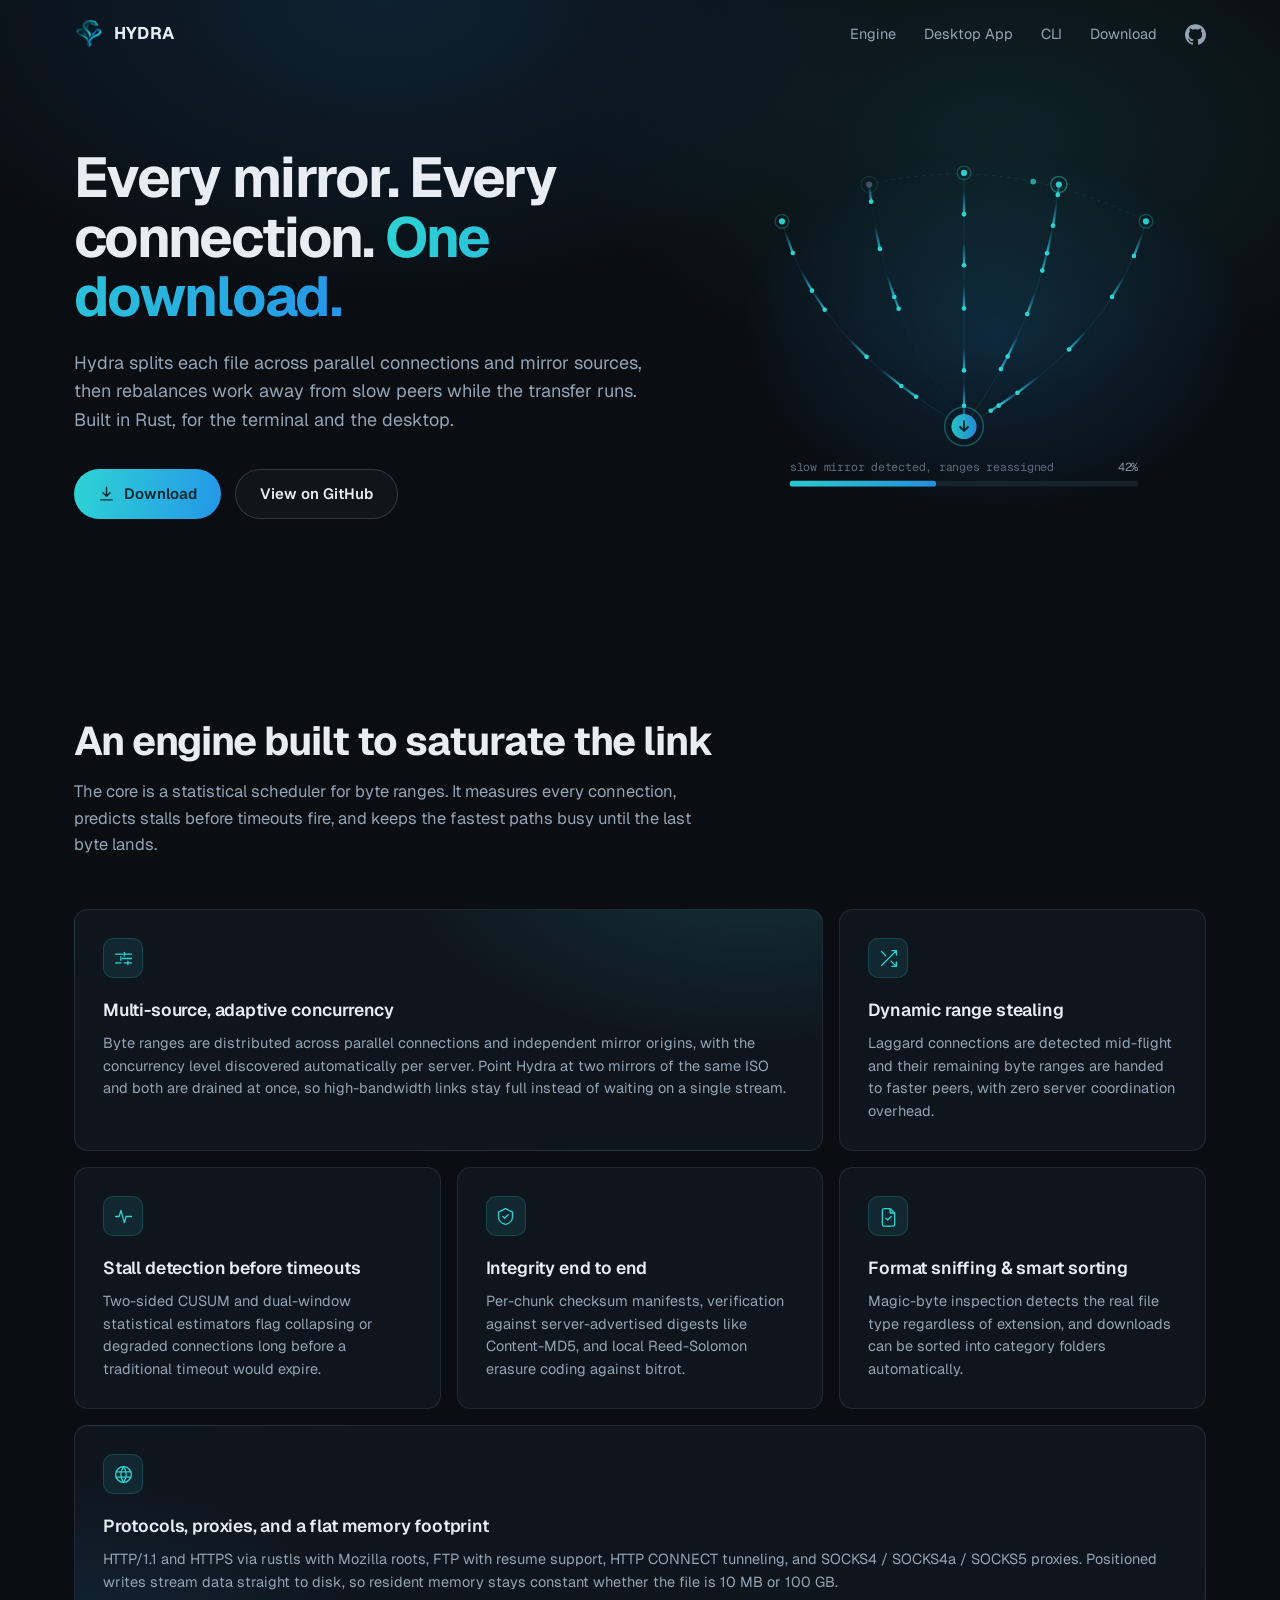
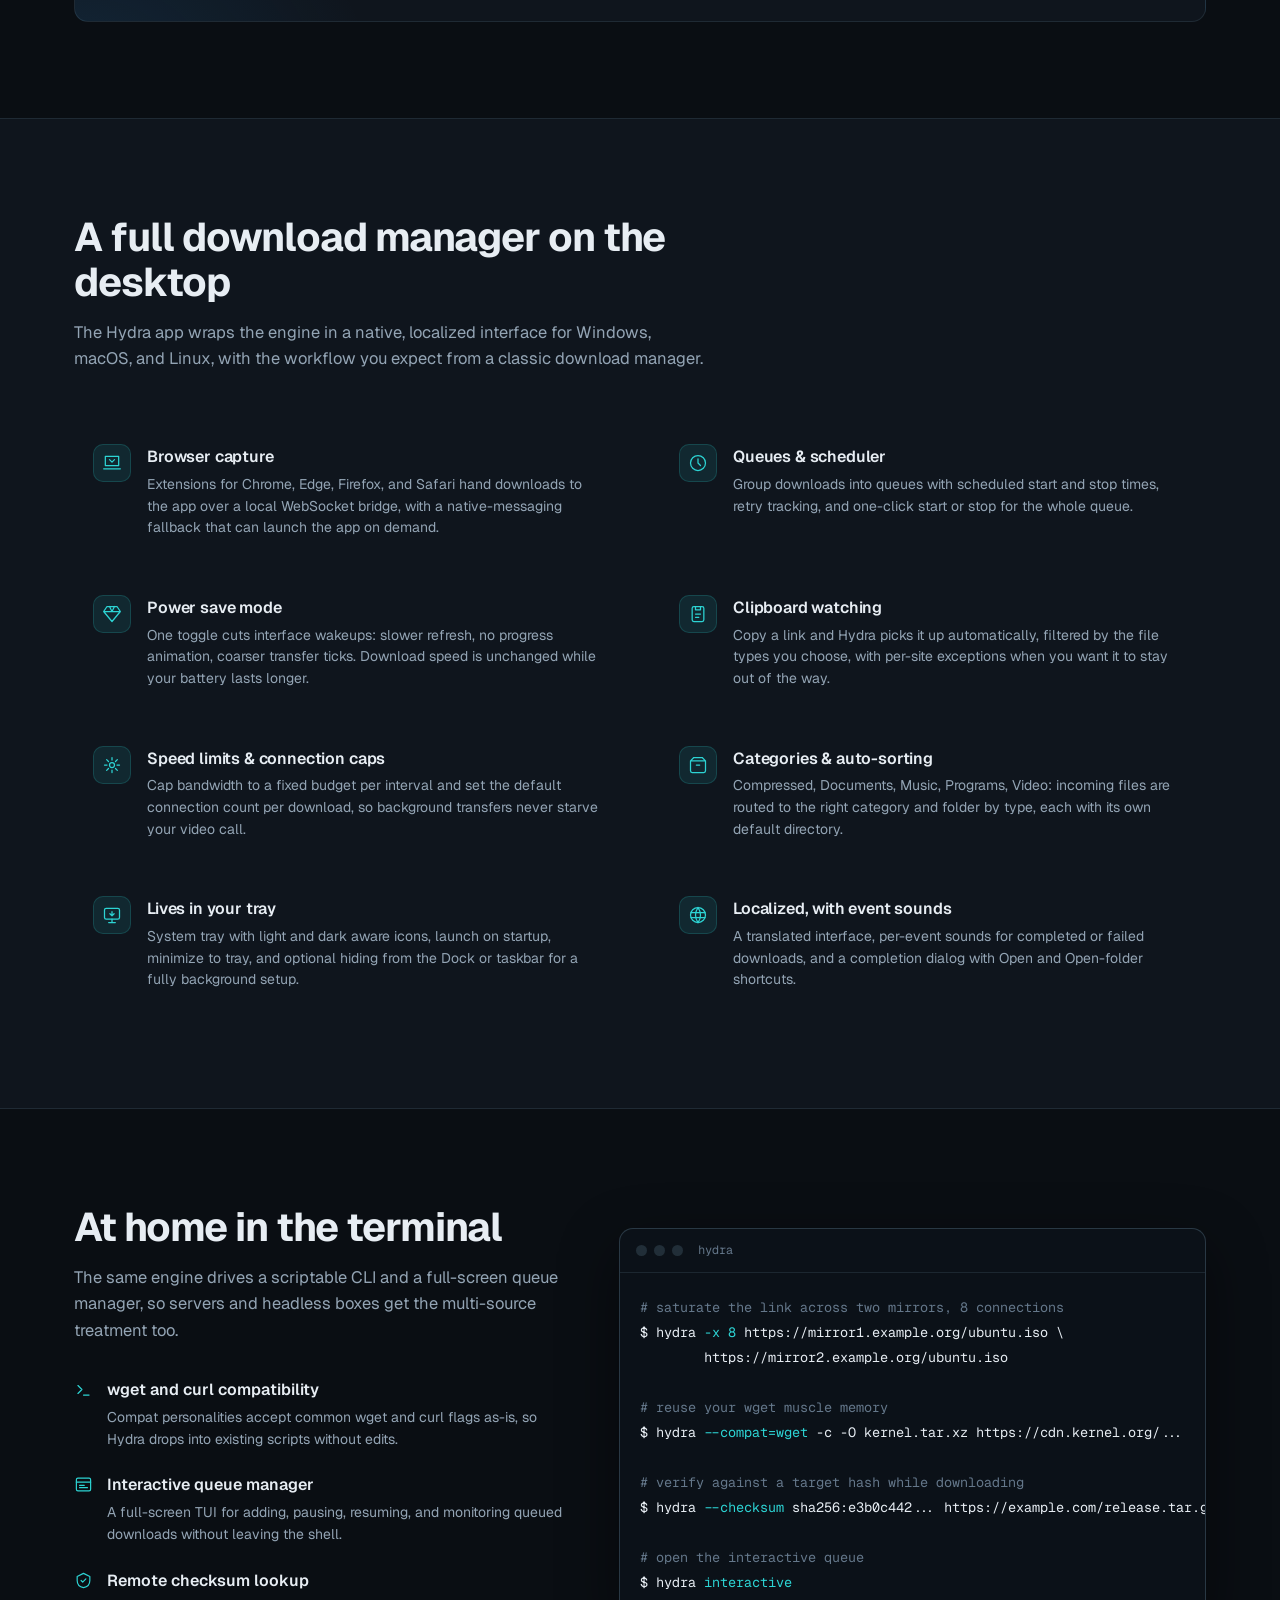
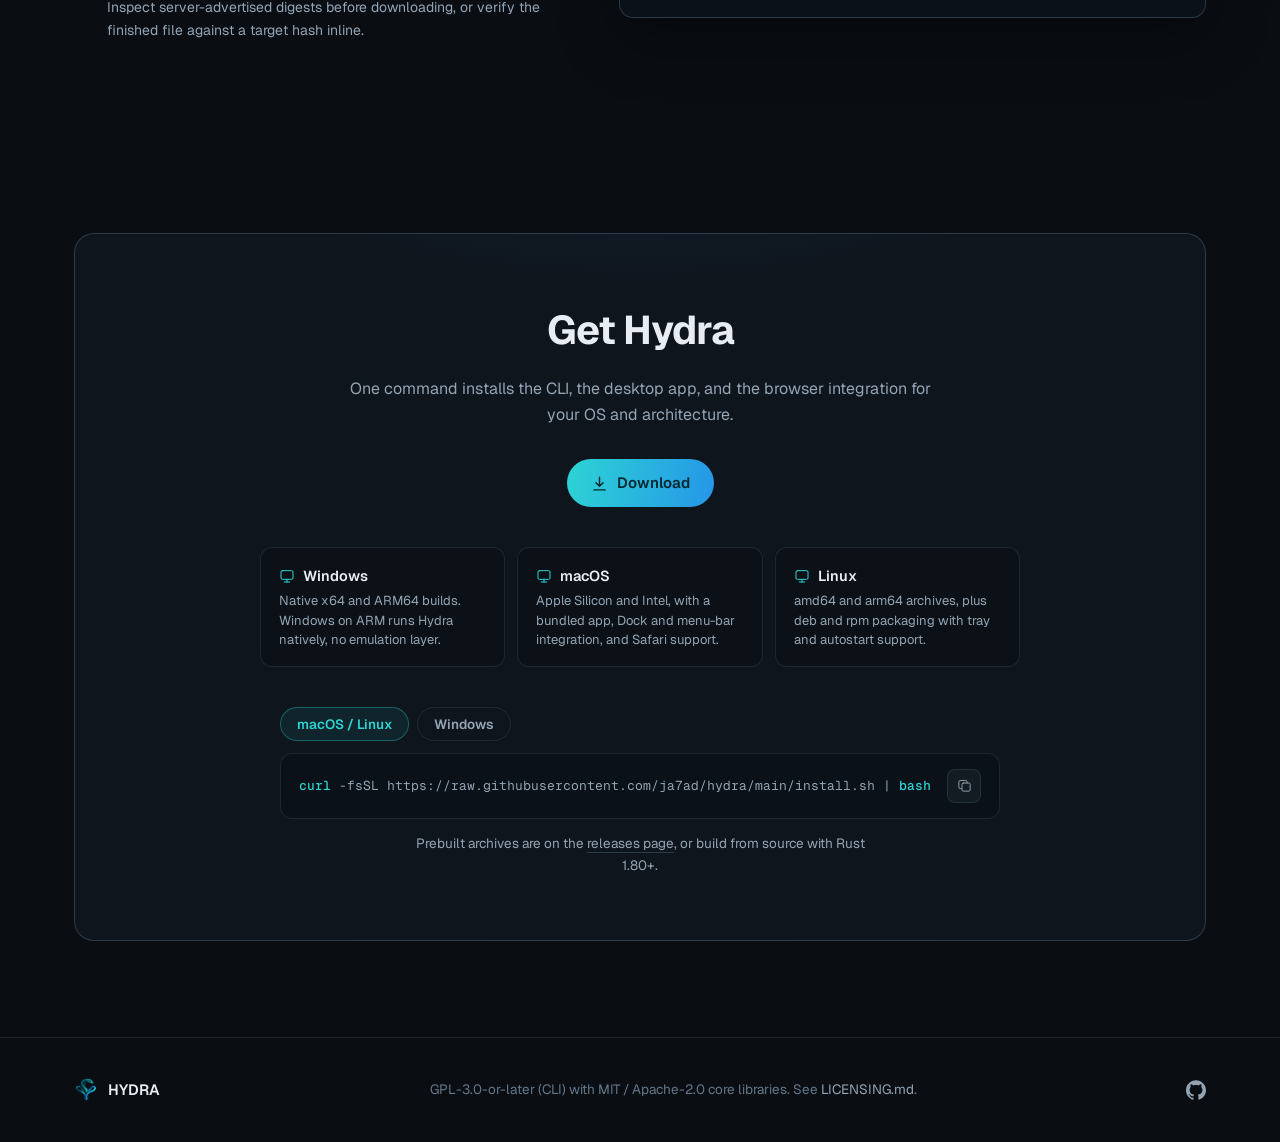
==== docs/index.html @ c25f7bd5 "docs: add landing page with comments stripped" ====
<!DOCTYPE html>
<html lang="en">
<head>
<meta charset="UTF-8">
<meta name="viewport" content="width=device-width, initial-scale=1.0">
<title>Hydra: fast, resilient, multi-source download manager</title>
<meta name="description" content="Hydra is a high-performance download engine that splits every file across connections and mirrors. Ships as a wget/curl-compatible CLI, a terminal UI, and a desktop download manager for Windows (x64 & ARM64), macOS, and Linux.">
<link rel="icon" type="image/png" href="logo.png">
<meta property="og:title" content="Hydra Download Manager">
<meta property="og:description" content="A fast, resilient, multi-source file retriever and download engine. CLI, TUI, and desktop app with browser integration.">
<meta property="og:image" content="https://ja7ad.github.io/hydra/img/screenshot.png">
<meta property="og:type" content="website">
<link rel="preconnect" href="https://fonts.googleapis.com">
<link rel="preconnect" href="https://fonts.gstatic.com" crossorigin>
<link href="https://fonts.googleapis.com/css2?family=Geist:wght@400;500;600;700&family=Geist+Mono:wght@400;500&display=swap" rel="stylesheet">
<style>
  :root {
    --bg: #0a0e13;
    --bg-raised: #0f151d;
    --line: rgba(148, 197, 222, 0.12);
    --line-strong: rgba(148, 197, 222, 0.22);
    --text: #e7edf3;
    --text-dim: #93a4b4;
    --text-faint: #64778a;
    --accent: #2dd4d4;
    --accent-ink: #06282e;
    --grad: linear-gradient(100deg, #2dd4d4, #2596e8);
    --radius: 14px;
    --font-sans: "Geist", system-ui, -apple-system, "Segoe UI", sans-serif;
    --font-mono: "Geist Mono", ui-monospace, "SF Mono", Menlo, monospace;
  }

  * { margin: 0; padding: 0; box-sizing: border-box; }

  html { scroll-behavior: smooth; }
  @media (prefers-reduced-motion: reduce) {
    html { scroll-behavior: auto; }
  }

  body {
    background: var(--bg);
    color: var(--text);
    font-family: var(--font-sans);
    font-size: 16px;
    line-height: 1.6;
    -webkit-font-smoothing: antialiased;
    overflow-x: hidden;
  }

  a { color: inherit; text-decoration: none; }
  img { max-width: 100%; display: block; }

  .wrap { max-width: 1180px; margin: 0 auto; padding: 0 24px; }

  .nav {
    position: fixed; top: 0; left: 0; right: 0; z-index: 40;
    border-bottom: 1px solid transparent;
    transition: background 0.25s ease, border-color 0.25s ease;
  }
  .nav.scrolled {
    background: rgba(10, 14, 19, 0.82);
    backdrop-filter: blur(14px);
    -webkit-backdrop-filter: blur(14px);
    border-bottom-color: var(--line);
  }
  .nav-inner {
    height: 68px; display: flex; align-items: center; justify-content: space-between;
  }
  .brand { display: flex; align-items: center; gap: 10px; font-weight: 700; font-size: 17px; letter-spacing: 0.01em; }
  .brand img { width: 30px; height: 30px; }
  .nav-links { display: flex; align-items: center; gap: 28px; font-size: 14.5px; color: var(--text-dim); }
  .nav-links a { transition: color 0.15s ease; }
  .nav-links a:hover { color: var(--text); }
  .nav-gh { display: inline-flex; align-items: center; }
  .nav-gh svg { width: 21px; height: 21px; }

  .btn {
    display: inline-flex; align-items: center; gap: 9px;
    font-weight: 600; font-size: 15px; white-space: nowrap;
    border-radius: 999px; padding: 12px 24px;
    transition: transform 0.15s ease, box-shadow 0.2s ease, background 0.2s ease, border-color 0.2s ease;
  }
  .btn:active { transform: translateY(1px) scale(0.99); }
  .btn-primary {
    background: var(--grad); color: var(--accent-ink);
  }
  .btn-primary:hover { box-shadow: 0 6px 28px rgba(45, 200, 220, 0.28); }
  .btn-ghost {
    border: 1px solid var(--line-strong); color: var(--text);
    background: rgba(148, 197, 222, 0.04);
  }
  .btn-ghost:hover { border-color: rgba(148, 197, 222, 0.4); background: rgba(148, 197, 222, 0.08); }
  .btn svg { width: 17px; height: 17px; flex: none; }

  .hero {
    padding: 140px 0 96px;
    position: relative;
  }
  .hero::before {
    content: ""; position: absolute; inset: 0; z-index: -1;
    background:
      radial-gradient(780px 460px at 30% 0%, rgba(37, 150, 232, 0.14), transparent 65%),
      radial-gradient(700px 420px at 78% 22%, rgba(45, 212, 212, 0.10), transparent 60%);
  }
  .hero-grid {
    display: grid; grid-template-columns: minmax(0, 11fr) minmax(0, 9fr);
    gap: 56px; align-items: center;
  }
  .hero h1 {
    font-size: clamp(36px, 4.4vw, 56px);
    line-height: 1.06; letter-spacing: -0.03em; font-weight: 700;
  }
  .hero h1 .grad {
    background: var(--grad);
    -webkit-background-clip: text; background-clip: text; color: transparent;
  }
  .hero p {
    margin-top: 22px; font-size: 18px; color: var(--text-dim);
    max-width: 52ch;
  }
  .hero-ctas { margin-top: 34px; display: flex; gap: 14px; flex-wrap: wrap; }

  .shot { position: relative; display: flex; justify-content: center; }
  .shot::before {
    content: ""; position: absolute; z-index: -1;
    inset: -12% -14%;
    background: radial-gradient(60% 55% at 55% 50%, rgba(37, 150, 232, 0.18), transparent 70%);
    pointer-events: none;
  }
  .viz { width: min(100%, 500px); }
  .viz canvas { display: block; width: 100%; aspect-ratio: 5 / 4; }

  @media (prefers-reduced-motion: no-preference) {
    .hero-copy, .shot {
      animation: rise 0.7s cubic-bezier(0.16, 1, 0.3, 1) both;
    }
    .shot { animation-delay: 0.12s; }
  }
  @keyframes rise {
    from { opacity: 0; transform: translateY(18px); }
    to { opacity: 1; transform: none; }
  }

  section { padding: 96px 0; }
  .sec-head { max-width: 62ch; margin-bottom: 52px; }
  .sec-head h2 {
    font-size: clamp(28px, 3.2vw, 40px);
    letter-spacing: -0.025em; line-height: 1.12; font-weight: 700;
  }
  .sec-head p { margin-top: 14px; color: var(--text-dim); font-size: 16.5px; max-width: 58ch; }

  .bento {
    display: grid; grid-template-columns: repeat(3, 1fr); gap: 16px;
  }
  .cell {
    border: 1px solid var(--line);
    border-radius: var(--radius);
    background: var(--bg-raised);
    padding: 28px;
    transition: border-color 0.2s ease;
  }
  .cell:hover { border-color: var(--line-strong); }
  .cell-wide { grid-column: span 2; }
  .cell-full { grid-column: 1 / -1; }
  .cell-tint-a {
    background:
      radial-gradient(500px 260px at 90% -20%, rgba(45, 212, 212, 0.14), transparent 70%),
      var(--bg-raised);
  }
  .cell-tint-b {
    background:
      radial-gradient(420px 260px at 0% 120%, rgba(37, 150, 232, 0.13), transparent 70%),
      var(--bg-raised);
  }
  .ico {
    width: 40px; height: 40px; border-radius: 10px;
    display: flex; align-items: center; justify-content: center;
    background: rgba(45, 212, 212, 0.1);
    border: 1px solid rgba(45, 212, 212, 0.18);
    margin-bottom: 18px; flex: none;
  }
  .ico svg { width: 21px; height: 21px; stroke: var(--accent); }
  .cell h3 { font-size: 17.5px; font-weight: 600; letter-spacing: -0.01em; }
  .cell p { margin-top: 8px; font-size: 14.5px; color: var(--text-dim); line-height: 1.55; }

  .gui { background: var(--bg-raised); border-top: 1px solid var(--line); border-bottom: 1px solid var(--line); }
  .gui-grid {
    display: grid; grid-template-columns: 1fr 1fr; gap: 14px 40px;
  }
  .gui-item {
    display: flex; gap: 16px; padding: 20px 18px;
    border-radius: var(--radius); border: 1px solid transparent;
    transition: background 0.2s ease, border-color 0.2s ease;
  }
  .gui-item:hover { background: rgba(148, 197, 222, 0.04); border-color: var(--line); }
  .gui-item .ico { margin-bottom: 0; width: 38px; height: 38px; }
  .gui-item .ico svg { width: 20px; height: 20px; }
  .gui-item h3 { font-size: 16px; font-weight: 600; letter-spacing: -0.01em; }
  .gui-item p { font-size: 14px; color: var(--text-dim); margin-top: 4px; line-height: 1.55; }

  .cli-grid {
    display: grid; grid-template-columns: minmax(0, 5fr) minmax(0, 6fr);
    gap: 56px; align-items: center;
  }
  .cli-points { display: flex; flex-direction: column; gap: 22px; margin-top: 34px; }
  .cli-point { display: flex; gap: 14px; }
  .cli-point .dotless { flex: none; margin-top: 3px; }
  .cli-point .dotless svg { width: 19px; height: 19px; stroke: var(--accent); }
  .cli-point h3 { font-size: 16px; font-weight: 600; }
  .cli-point p { font-size: 14px; color: var(--text-dim); margin-top: 3px; }

  .term {
    border: 1px solid var(--line-strong); border-radius: var(--radius);
    background: #0b1118; overflow: hidden;
    box-shadow: 0 20px 60px rgba(0, 0, 0, 0.45);
  }
  .term-bar {
    display: flex; align-items: center; gap: 7px;
    padding: 12px 16px; border-bottom: 1px solid var(--line);
  }
  .term-bar i { width: 11px; height: 11px; border-radius: 50%; background: rgba(148, 197, 222, 0.16); }
  .term-bar span { margin-left: 8px; font-family: var(--font-mono); font-size: 12px; color: var(--text-faint); }
  .term pre {
    padding: 22px 20px; font-family: var(--font-mono); font-size: 13.5px;
    line-height: 1.85; overflow-x: auto; color: var(--text-dim);
  }
  .term .c-cmd { color: var(--text); }
  .term .c-accent { color: var(--accent); }
  .term .c-dim { color: var(--text-faint); }

  .dl-card {
    border: 1px solid var(--line-strong); border-radius: 20px;
    background:
      radial-gradient(760px 380px at 50% -30%, rgba(37, 150, 232, 0.16), transparent 70%),
      var(--bg-raised);
    padding: 64px 32px; text-align: center;
  }
  .dl-card h2 { font-size: clamp(28px, 3.2vw, 40px); letter-spacing: -0.025em; font-weight: 700; }
  .dl-card > p { margin: 14px auto 0; color: var(--text-dim); max-width: 54ch; }
  .dl-ctas { margin-top: 32px; display: flex; gap: 14px; justify-content: center; flex-wrap: wrap; }

  .platforms {
    margin: 40px auto 0; max-width: 760px;
    display: grid; grid-template-columns: repeat(3, 1fr); gap: 12px;
    text-align: left;
  }
  .platform {
    border: 1px solid var(--line); border-radius: 12px;
    background: rgba(10, 14, 19, 0.5); padding: 16px 18px;
  }
  .platform h3 { font-size: 14.5px; font-weight: 600; display: flex; align-items: center; gap: 8px; }
  .platform h3 svg { width: 16px; height: 16px; stroke: var(--accent); flex: none; }
  .platform p { font-size: 13px; color: var(--text-dim); margin-top: 4px; line-height: 1.5; }

  .install-tabs { max-width: 720px; margin: 40px auto 0; text-align: left; }
  .tab-row { display: flex; gap: 8px; margin-bottom: 12px; }
  .tab {
    font-family: var(--font-sans); font-size: 13.5px; font-weight: 600;
    color: var(--text-dim); background: none; border: 1px solid var(--line);
    border-radius: 999px; padding: 7px 16px; cursor: pointer;
    transition: color 0.15s ease, border-color 0.15s ease, background 0.15s ease;
  }
  .tab:hover { color: var(--text); }
  .tab.active {
    color: var(--accent); border-color: rgba(45, 212, 212, 0.35);
    background: rgba(45, 212, 212, 0.08);
  }
  .cmd {
    display: none; align-items: center; gap: 12px;
    border: 1px solid var(--line); border-radius: 12px;
    background: #0b1118; padding: 15px 18px;
  }
  .cmd.active { display: flex; }
  .cmd code {
    font-family: var(--font-mono); font-size: 13px; color: var(--text-dim);
    overflow-x: auto; white-space: nowrap; flex: 1;
    scrollbar-width: none;
  }
  .cmd code::-webkit-scrollbar { display: none; }
  .cmd code b { color: var(--accent); font-weight: 500; }
  .copy {
    flex: none; display: flex; align-items: center; justify-content: center;
    width: 34px; height: 34px; border-radius: 8px; cursor: pointer;
    background: rgba(148, 197, 222, 0.06); border: 1px solid var(--line);
    color: var(--text-dim);
    transition: color 0.15s ease, border-color 0.15s ease;
  }
  .copy:hover { color: var(--accent); border-color: rgba(45, 212, 212, 0.35); }
  .copy svg { width: 15px; height: 15px; }
  .dl-note { margin-top: 18px; font-size: 13.5px; color: var(--text-faint); text-align: center; }
  .dl-note a { color: var(--text-dim); border-bottom: 1px solid var(--line-strong); }
  .dl-note a:hover { color: var(--accent); }

  footer { border-top: 1px solid var(--line); padding: 40px 0; }
  .foot {
    display: flex; align-items: center; justify-content: space-between;
    gap: 20px; flex-wrap: wrap;
  }
  .foot-brand { display: flex; align-items: center; gap: 10px; font-weight: 600; font-size: 15px; }
  .foot-brand img { width: 24px; height: 24px; }
  .foot p { font-size: 13.5px; color: var(--text-faint); }
  .foot p a { color: var(--text-dim); }
  .foot p a:hover { color: var(--accent); }
  .foot-social { display: flex; gap: 14px; }
  .foot-social a { color: var(--text-dim); display: inline-flex; transition: color 0.15s ease; }
  .foot-social a:hover { color: var(--text); }
  .foot-social svg { width: 20px; height: 20px; }

  @media (max-width: 900px) {
    section { padding: 64px 0; }
    .hero { padding: 116px 0 64px; }
    .hero-grid { grid-template-columns: 1fr; gap: 48px; }
    .bento { grid-template-columns: 1fr; }
    .cell-wide { grid-column: auto; }
    .gui-grid { grid-template-columns: 1fr; gap: 8px; }
    .cli-grid { grid-template-columns: 1fr; gap: 40px; }
    .platforms { grid-template-columns: 1fr; }
    .nav-links { gap: 18px; }
    .nav-links .nav-hide-sm { display: none; }
    .dl-card { padding: 48px 20px; }
  }
</style>
</head>
<body>

<div id="top-sentinel" style="position:absolute; top:0; left:0; width:1px; height:1px;" aria-hidden="true"></div>

<nav class="nav" id="nav">
  <div class="wrap nav-inner">
    <a class="brand" href="#">
      <img src="logo.png" alt="Hydra logo" width="30" height="30">
      HYDRA
    </a>
    <div class="nav-links">
      <a href="#engine" class="nav-hide-sm">Engine</a>
      <a href="#app" class="nav-hide-sm">Desktop App</a>
      <a href="#cli" class="nav-hide-sm">CLI</a>
      <a href="#download">Download</a>
      <a class="nav-gh" href="https://github.com/ja7ad/hydra" aria-label="Hydra on GitHub">
        <svg viewBox="0 0 24 24" fill="currentColor" aria-hidden="true"><path d="M12 .297c-6.63 0-12 5.373-12 12 0 5.303 3.438 9.8 8.205 11.385.6.113.82-.258.82-.577 0-.285-.01-1.04-.015-2.04-3.338.724-4.042-1.61-4.042-1.61C4.422 18.07 3.633 17.7 3.633 17.7c-1.087-.744.084-.729.084-.729 1.205.084 1.838 1.236 1.838 1.236 1.07 1.835 2.809 1.305 3.495.998.108-.776.417-1.305.76-1.605-2.665-.3-5.466-1.332-5.466-5.93 0-1.31.465-2.38 1.235-3.22-.135-.303-.54-1.523.105-3.176 0 0 1.005-.322 3.3 1.23.96-.267 1.98-.399 3-.405 1.02.006 2.04.138 3 .405 2.28-1.552 3.285-1.23 3.285-1.23.645 1.653.24 2.873.12 3.176.765.84 1.23 1.91 1.23 3.22 0 4.61-2.805 5.625-5.475 5.92.42.36.81 1.096.81 2.22 0 1.606-.015 2.896-.015 3.286 0 .315.21.69.825.57C20.565 22.092 24 17.592 24 12.297c0-6.627-5.373-12-12-12"/></svg>
      </a>
    </div>
  </div>
</nav>

<header class="hero">
  <div class="wrap hero-grid">
    <div class="hero-copy">
      <h1>Every mirror. Every connection. <span class="grad">One download.</span></h1>
      <p>Hydra splits each file across parallel connections and mirror sources, then rebalances work away from slow peers while the transfer runs. Built in Rust, for the terminal and the desktop.</p>
      <div class="hero-ctas">
        <a class="btn btn-primary" href="#download">
          <svg viewBox="0 0 24 24" fill="none" stroke="currentColor" stroke-width="2" stroke-linecap="round" stroke-linejoin="round" aria-hidden="true"><path d="M12 3v13m0 0l-5-5m5 5l5-5M4 21h16"/></svg>
          Download
        </a>
        <a class="btn btn-ghost" href="https://github.com/ja7ad/hydra">View on GitHub</a>
      </div>
    </div>
    <div class="shot">
      <div class="viz">
        <canvas id="hero-canvas" role="img" aria-label="Animation of one download being fed by several mirror sources at once"></canvas>
      </div>
    </div>
  </div>
</header>

<section id="engine">
  <div class="wrap">
    <div class="sec-head">
      <h2>An engine built to saturate the link</h2>
      <p>The core is a statistical scheduler for byte ranges. It measures every connection, predicts stalls before timeouts fire, and keeps the fastest paths busy until the last byte lands.</p>
    </div>
    <div class="bento">
      <div class="cell cell-wide cell-tint-a">
        <div class="ico"><svg viewBox="0 0 24 24" fill="none" stroke-width="1.5" stroke-linecap="round" stroke-linejoin="round" aria-hidden="true"><path d="M21 17h-8m8-10h-8m-2 0H3m18 5H11m-2 5H3M13 5v4m-4 1v4m8 1v4"/></svg></div>
        <h3>Multi-source, adaptive concurrency</h3>
        <p>Byte ranges are distributed across parallel connections and independent mirror origins, with the concurrency level discovered automatically per server. Point Hydra at two mirrors of the same ISO and both are drained at once, so high-bandwidth links stay full instead of waiting on a single stream.</p>
      </div>
      <div class="cell">
        <div class="ico"><svg viewBox="0 0 24 24" fill="none" stroke-width="1.5" stroke-linecap="round" stroke-linejoin="round" aria-hidden="true"><path d="M16 3h5v5M4 20L21 3M21 16v5h-5M15 15l6 6M4 4l5 5"/></svg></div>
        <h3>Dynamic range stealing</h3>
        <p>Laggard connections are detected mid-flight and their remaining byte ranges are handed to faster peers, with zero server coordination overhead.</p>
      </div>
      <div class="cell">
        <div class="ico"><svg viewBox="0 0 24 24" fill="none" stroke-width="1.5" stroke-linecap="round" stroke-linejoin="round" aria-hidden="true"><path d="M3 12h4l2-7 4 14 2-7h6"/></svg></div>
        <h3>Stall detection before timeouts</h3>
        <p>Two-sided CUSUM and dual-window statistical estimators flag collapsing or degraded connections long before a traditional timeout would expire.</p>
      </div>
      <div class="cell">
        <div class="ico"><svg viewBox="0 0 24 24" fill="none" stroke-width="1.5" stroke-linecap="round" stroke-linejoin="round" aria-hidden="true"><path d="M12 3l8 4v5c0 4.5-3.2 8.2-8 9-4.8-.8-8-4.5-8-9V7l8-4z M9 12l2 2 4-4"/></svg></div>
        <h3>Integrity end to end</h3>
        <p>Per-chunk checksum manifests, verification against server-advertised digests like Content-MD5, and local Reed-Solomon erasure coding against bitrot.</p>
      </div>
      <div class="cell">
        <div class="ico"><svg viewBox="0 0 24 24" fill="none" stroke-width="1.5" stroke-linecap="round" stroke-linejoin="round" aria-hidden="true"><path d="M14 3v5h5M5 21V5a2 2 0 012-2h7l5 5v13a2 2 0 01-2 2H7a2 2 0 01-2-2zM9 14l2 2 4-4"/></svg></div>
        <h3>Format sniffing &amp; smart sorting</h3>
        <p>Magic-byte inspection detects the real file type regardless of extension, and downloads can be sorted into category folders automatically.</p>
      </div>
      <div class="cell cell-full cell-tint-b">
        <div class="ico"><svg viewBox="0 0 24 24" fill="none" stroke-width="1.5" stroke-linecap="round" stroke-linejoin="round" aria-hidden="true"><circle cx="12" cy="12" r="9"/><path d="M3.6 9h16.8M3.6 15h16.8M12 3a15 15 0 010 18M12 3a15 15 0 000 18"/></svg></div>
        <h3>Protocols, proxies, and a flat memory footprint</h3>
        <p>HTTP/1.1 and HTTPS via rustls with Mozilla roots, FTP with resume support, HTTP CONNECT tunneling, and SOCKS4 / SOCKS4a / SOCKS5 proxies. Positioned writes stream data straight to disk, so resident memory stays constant whether the file is 10 MB or 100 GB.</p>
      </div>
    </div>
  </div>
</section>

<section class="gui" id="app">
  <div class="wrap">
    <div class="sec-head">
      <h2>A full download manager on the desktop</h2>
      <p>The Hydra app wraps the engine in a native, localized interface for Windows, macOS, and Linux, with the workflow you expect from a classic download manager.</p>
    </div>
    <div class="gui-grid">
      <div class="gui-item">
        <div class="ico"><svg viewBox="0 0 24 24" fill="none" stroke-width="1.5" stroke-linecap="round" stroke-linejoin="round" aria-hidden="true"><path d="M4 4h16v11H4zM2 19h20M9 8l3 3 3-3"/></svg></div>
        <div>
          <h3>Browser capture</h3>
          <p>Extensions for Chrome, Edge, Firefox, and Safari hand downloads to the app over a local WebSocket bridge, with a native-messaging fallback that can launch the app on demand.</p>
        </div>
      </div>
      <div class="gui-item">
        <div class="ico"><svg viewBox="0 0 24 24" fill="none" stroke-width="1.5" stroke-linecap="round" stroke-linejoin="round" aria-hidden="true"><circle cx="12" cy="12" r="9"/><path d="M12 7v5l3 3"/></svg></div>
        <div>
          <h3>Queues &amp; scheduler</h3>
          <p>Group downloads into queues with scheduled start and stop times, retry tracking, and one-click start or stop for the whole queue.</p>
        </div>
      </div>
      <div class="gui-item">
        <div class="ico"><svg viewBox="0 0 24 24" fill="none" stroke-width="1.5" stroke-linecap="round" stroke-linejoin="round" aria-hidden="true"><path d="M6 3h12l4 6-10 12L2 9l4-6zM2 9h20M9 3l3 6 3-6"/></svg></div>
        <div>
          <h3>Power save mode</h3>
          <p>One toggle cuts interface wakeups: slower refresh, no progress animation, coarser transfer ticks. Download speed is unchanged while your battery lasts longer.</p>
        </div>
      </div>
      <div class="gui-item">
        <div class="ico"><svg viewBox="0 0 24 24" fill="none" stroke-width="1.5" stroke-linecap="round" stroke-linejoin="round" aria-hidden="true"><rect x="5" y="3" width="14" height="18" rx="2"/><path d="M9 3v4h6V3M9 12h6M9 16h4"/></svg></div>
        <div>
          <h3>Clipboard watching</h3>
          <p>Copy a link and Hydra picks it up automatically, filtered by the file types you choose, with per-site exceptions when you want it to stay out of the way.</p>
        </div>
      </div>
      <div class="gui-item">
        <div class="ico"><svg viewBox="0 0 24 24" fill="none" stroke-width="1.5" stroke-linecap="round" stroke-linejoin="round" aria-hidden="true"><path d="M12 6V3M12 21v-3M6 12H3m18 0h-3M7.8 7.8L5.6 5.6m12.8 12.8l-2.2-2.2m0-8.4l2.2-2.2M5.6 18.4l2.2-2.2"/><circle cx="12" cy="12" r="3"/></svg></div>
        <div>
          <h3>Speed limits &amp; connection caps</h3>
          <p>Cap bandwidth to a fixed budget per interval and set the default connection count per download, so background transfers never starve your video call.</p>
        </div>
      </div>
      <div class="gui-item">
        <div class="ico"><svg viewBox="0 0 24 24" fill="none" stroke-width="1.5" stroke-linecap="round" stroke-linejoin="round" aria-hidden="true"><path d="M3 7l4-4h10l4 4M3 7v12a2 2 0 002 2h14a2 2 0 002-2V7M3 7h18M10 12h4"/></svg></div>
        <div>
          <h3>Categories &amp; auto-sorting</h3>
          <p>Compressed, Documents, Music, Programs, Video: incoming files are routed to the right category and folder by type, each with its own default directory.</p>
        </div>
      </div>
      <div class="gui-item">
        <div class="ico"><svg viewBox="0 0 24 24" fill="none" stroke-width="1.5" stroke-linecap="round" stroke-linejoin="round" aria-hidden="true"><rect x="3" y="4" width="18" height="13" rx="2"/><path d="M8 21h8M12 17v4M12 8v5M9.5 10.5L12 13l2.5-2.5"/></svg></div>
        <div>
          <h3>Lives in your tray</h3>
          <p>System tray with light and dark aware icons, launch on startup, minimize to tray, and optional hiding from the Dock or taskbar for a fully background setup.</p>
        </div>
      </div>
      <div class="gui-item">
        <div class="ico"><svg viewBox="0 0 24 24" fill="none" stroke-width="1.5" stroke-linecap="round" stroke-linejoin="round" aria-hidden="true"><circle cx="12" cy="12" r="9"/><path d="M3.6 9h16.8M3.6 15h16.8M12 3a15 15 0 010 18M12 3a15 15 0 000 18"/></svg></div>
        <div>
          <h3>Localized, with event sounds</h3>
          <p>A translated interface, per-event sounds for completed or failed downloads, and a completion dialog with Open and Open-folder shortcuts.</p>
        </div>
      </div>
    </div>
  </div>
</section>

<section id="cli">
  <div class="wrap cli-grid">
    <div>
      <div class="sec-head" style="margin-bottom:0">
        <h2>At home in the terminal</h2>
        <p>The same engine drives a scriptable CLI and a full-screen queue manager, so servers and headless boxes get the multi-source treatment too.</p>
      </div>
      <div class="cli-points">
        <div class="cli-point">
          <span class="dotless"><svg viewBox="0 0 24 24" fill="none" stroke-width="1.5" stroke-linecap="round" stroke-linejoin="round" aria-hidden="true"><path d="M5 7l5 5-5 5M12 19h7"/></svg></span>
          <div>
            <h3>wget and curl compatibility</h3>
            <p>Compat personalities accept common wget and curl flags as-is, so Hydra drops into existing scripts without edits.</p>
          </div>
        </div>
        <div class="cli-point">
          <span class="dotless"><svg viewBox="0 0 24 24" fill="none" stroke-width="1.5" stroke-linecap="round" stroke-linejoin="round" aria-hidden="true"><rect x="3" y="4" width="18" height="16" rx="2"/><path d="M3 9h18M7 13h6M7 16h10"/></svg></span>
          <div>
            <h3>Interactive queue manager</h3>
            <p>A full-screen TUI for adding, pausing, resuming, and monitoring queued downloads without leaving the shell.</p>
          </div>
        </div>
        <div class="cli-point">
          <span class="dotless"><svg viewBox="0 0 24 24" fill="none" stroke-width="1.5" stroke-linecap="round" stroke-linejoin="round" aria-hidden="true"><path d="M12 3l8 4v5c0 4.5-3.2 8.2-8 9-4.8-.8-8-4.5-8-9V7l8-4z M9 12l2 2 4-4"/></svg></span>
          <div>
            <h3>Remote checksum lookup</h3>
            <p>Inspect server-advertised digests before downloading, or verify the finished file against a target hash inline.</p>
          </div>
        </div>
      </div>
    </div>
    <div class="term">
      <div class="term-bar"><i></i><i></i><i></i><span>hydra</span></div>
      <pre><span class="c-dim"># saturate the link across two mirrors, 8 connections</span>
<span class="c-cmd">$ hydra <span class="c-accent">-x 8</span> https://mirror1.example.org/ubuntu.iso \
        https://mirror2.example.org/ubuntu.iso</span>

<span class="c-dim"># reuse your wget muscle memory</span>
<span class="c-cmd">$ hydra <span class="c-accent">--compat=wget</span> -c -O kernel.tar.xz https://cdn.kernel.org/...</span>

<span class="c-dim"># verify against a target hash while downloading</span>
<span class="c-cmd">$ hydra <span class="c-accent">--checksum</span> sha256:e3b0c442... https://example.com/release.tar.gz</span>

<span class="c-dim"># open the interactive queue</span>
<span class="c-cmd">$ hydra <span class="c-accent">interactive</span></span></pre>
    </div>
  </div>
</section>

<section id="download">
  <div class="wrap">
    <div class="dl-card">
      <h2>Get Hydra</h2>
      <p>One command installs the CLI, the desktop app, and the browser integration for your OS and architecture.</p>
      <div class="dl-ctas">
        <a class="btn btn-primary" href="https://github.com/ja7ad/hydra/releases/latest">
          <svg viewBox="0 0 24 24" fill="none" stroke="currentColor" stroke-width="2" stroke-linecap="round" stroke-linejoin="round" aria-hidden="true"><path d="M12 3v13m0 0l-5-5m5 5l5-5M4 21h16"/></svg>
          Download
        </a>
      </div>
      <div class="platforms">
        <div class="platform">
          <h3><svg viewBox="0 0 24 24" fill="none" stroke-width="1.5" stroke-linecap="round" stroke-linejoin="round" aria-hidden="true"><rect x="3" y="4" width="18" height="13" rx="2"/><path d="M8 21h8M12 17v4"/></svg>Windows</h3>
          <p>Native x64 and ARM64 builds. Windows on ARM runs Hydra natively, no emulation layer.</p>
        </div>
        <div class="platform">
          <h3><svg viewBox="0 0 24 24" fill="none" stroke-width="1.5" stroke-linecap="round" stroke-linejoin="round" aria-hidden="true"><rect x="3" y="4" width="18" height="13" rx="2"/><path d="M8 21h8M12 17v4"/></svg>macOS</h3>
          <p>Apple Silicon and Intel, with a bundled app, Dock and menu-bar integration, and Safari support.</p>
        </div>
        <div class="platform">
          <h3><svg viewBox="0 0 24 24" fill="none" stroke-width="1.5" stroke-linecap="round" stroke-linejoin="round" aria-hidden="true"><rect x="3" y="4" width="18" height="13" rx="2"/><path d="M8 21h8M12 17v4"/></svg>Linux</h3>
          <p>amd64 and arm64 archives, plus deb and rpm packaging with tray and autostart support.</p>
        </div>
      </div>
      <div class="install-tabs">
        <div class="tab-row" role="tablist" aria-label="Install command by platform">
          <button class="tab active" role="tab" aria-selected="true" data-target="cmd-unix">macOS / Linux</button>
          <button class="tab" role="tab" aria-selected="false" data-target="cmd-win">Windows</button>
        </div>
        <div class="cmd active" id="cmd-unix">
          <code><b>curl</b> -fsSL https://raw.githubusercontent.com/ja7ad/hydra/main/install.sh | <b>bash</b></code>
          <button class="copy" aria-label="Copy install command" data-copy="curl -fsSL https://raw.githubusercontent.com/ja7ad/hydra/main/install.sh | bash">
            <svg viewBox="0 0 24 24" fill="none" stroke="currentColor" stroke-width="1.5" stroke-linecap="round" stroke-linejoin="round" aria-hidden="true"><rect x="8" y="8" width="13" height="13" rx="2"/><path d="M16 8V6a2 2 0 00-2-2H5a2 2 0 00-2 2v9a2 2 0 002 2h2"/></svg>
          </button>
        </div>
        <div class="cmd" id="cmd-win">
          <code><b>irm</b> https://raw.githubusercontent.com/ja7ad/hydra/main/install.ps1 | <b>iex</b></code>
          <button class="copy" aria-label="Copy install command" data-copy="irm https://raw.githubusercontent.com/ja7ad/hydra/main/install.ps1 | iex">
            <svg viewBox="0 0 24 24" fill="none" stroke="currentColor" stroke-width="1.5" stroke-linecap="round" stroke-linejoin="round" aria-hidden="true"><rect x="8" y="8" width="13" height="13" rx="2"/><path d="M16 8V6a2 2 0 00-2-2H5a2 2 0 00-2 2v9a2 2 0 002 2h2"/></svg>
          </button>
        </div>
      </div>
      <p class="dl-note">Prebuilt archives are on the <a href="https://github.com/ja7ad/hydra/releases">releases page</a>, or build from source with Rust 1.80+.</p>
    </div>
  </div>
</section>

<footer>
  <div class="wrap foot">
    <a class="foot-brand" href="#">
      <img src="logo.png" alt="" width="24" height="24">
      HYDRA
    </a>
    <p>GPL-3.0-or-later (CLI) with MIT / Apache-2.0 core libraries. See <a href="https://github.com/ja7ad/hydra/blob/main/LICENSING.md">LICENSING.md</a>.</p>
    <div class="foot-social">
      <a href="https://github.com/ja7ad/hydra" aria-label="Hydra on GitHub">
        <svg viewBox="0 0 24 24" fill="currentColor" aria-hidden="true"><path d="M12 .297c-6.63 0-12 5.373-12 12 0 5.303 3.438 9.8 8.205 11.385.6.113.82-.258.82-.577 0-.285-.01-1.04-.015-2.04-3.338.724-4.042-1.61-4.042-1.61C4.422 18.07 3.633 17.7 3.633 17.7c-1.087-.744.084-.729.084-.729 1.205.084 1.838 1.236 1.838 1.236 1.07 1.835 2.809 1.305 3.495.998.108-.776.417-1.305.76-1.605-2.665-.3-5.466-1.332-5.466-5.93 0-1.31.465-2.38 1.235-3.22-.135-.303-.54-1.523.105-3.176 0 0 1.005-.322 3.3 1.23.96-.267 1.98-.399 3-.405 1.02.006 2.04.138 3 .405 2.28-1.552 3.285-1.23 3.285-1.23.645 1.653.24 2.873.12 3.176.765.84 1.23 1.91 1.23 3.22 0 4.61-2.805 5.625-5.475 5.92.42.36.81 1.096.81 2.22 0 1.606-.015 2.896-.015 3.286 0 .315.21.69.825.57C20.565 22.092 24 17.592 24 12.297c0-6.627-5.373-12-12-12"/></svg>
      </a>
    </div>
  </div>
</footer>

<script>
  const nav = document.getElementById("nav");
  new IntersectionObserver(([e]) => nav.classList.toggle("scrolled", !e.isIntersecting))
    .observe(document.getElementById("top-sentinel"));

  document.querySelectorAll(".tab").forEach((tab) => {
    tab.addEventListener("click", () => {
      document.querySelectorAll(".tab").forEach((t) => { t.classList.remove("active"); t.setAttribute("aria-selected", "false"); });
      document.querySelectorAll(".cmd").forEach((c) => c.classList.remove("active"));
      tab.classList.add("active");
      tab.setAttribute("aria-selected", "true");
      document.getElementById(tab.dataset.target).classList.add("active");
    });
  });

  (() => {
    const canvas = document.getElementById("hero-canvas");
    const ctx = canvas.getContext("2d");
    if (!ctx.roundRect) ctx.roundRect = function (x, y, w, h) { this.rect(x, y, w, h); };
    const W = 500, H = 400;
    const reduce = window.matchMedia("(prefers-reduced-motion: reduce)").matches;

    const TEAL = "45, 212, 212", BLUE = "37, 150, 232";
    const target = { x: W / 2, y: 296 };
    const sources = [
      { x: 62,  y: 84,  cx: 96,  cy: 210, speed: 1.05 },
      { x: 152, y: 46,  cx: 165, cy: 180, speed: 0.85 },
      { x: 250, y: 34,  cx: 250, cy: 170, speed: 1.25 },
      { x: 348, y: 46,  cx: 335, cy: 180, speed: 0.95 },
      { x: 438, y: 84,  cx: 404, cy: 210, speed: 1.15 },
    ].map((s) => ({ ...s, particles: [], spawnAt: 0, stalledUntil: 0 }));

    let scale = 1;
    const resize = () => {
      const dpr = Math.min(window.devicePixelRatio || 1, 2);
      const cssW = canvas.clientWidth || W;
      canvas.width = cssW * dpr;
      canvas.height = cssW * (H / W) * dpr;
      scale = (cssW * dpr) / W;
      if (reduce) drawFrame(0);
    };

    const pointAt = (s, t) => {
      const a = 1 - t;
      return {
        x: a * a * s.x + 2 * a * t * s.cx + t * t * target.x,
        y: a * a * s.y + 2 * a * t * s.cy + t * t * target.y,
      };
    };

    let progress = 42, completeUntil = 0, nextStall = 2500;
    let handoff = null;

    function drawFrame(now) {
      ctx.setTransform(scale, 0, 0, scale, 0, 0);
      ctx.clearRect(0, 0, W, H);

      for (const s of sources) {
        const stalled = now < s.stalledUntil;

        ctx.beginPath();
        ctx.moveTo(s.x, s.y);
        ctx.quadraticCurveTo(s.cx, s.cy, target.x, target.y);
        ctx.strokeStyle = `rgba(${TEAL}, ${stalled ? 0.05 : 0.13})`;
        ctx.lineWidth = 1;
        ctx.stroke();

        const pulse = 0.5 + 0.5 * Math.sin(now / 500 + s.x);
        ctx.beginPath();
        ctx.arc(s.x, s.y, 7 + pulse * 1.5, 0, Math.PI * 2);
        ctx.strokeStyle = `rgba(${TEAL}, ${stalled ? 0.12 : 0.25 + pulse * 0.2})`;
        ctx.lineWidth = 1.5;
        ctx.stroke();
        ctx.beginPath();
        ctx.arc(s.x, s.y, 3.2, 0, Math.PI * 2);
        ctx.fillStyle = stalled ? "rgba(100, 119, 138, 0.6)" : `rgba(${TEAL}, 0.95)`;
        ctx.fill();

        for (const p of s.particles) {
          const head = pointAt(s, p.t);
          const tail = pointAt(s, Math.max(0, p.t - 0.09));
          const grad = ctx.createLinearGradient(tail.x, tail.y, head.x, head.y);
          grad.addColorStop(0, `rgba(${BLUE}, 0)`);
          grad.addColorStop(1, `rgba(${TEAL}, 0.85)`);
          ctx.beginPath();
          ctx.moveTo(tail.x, tail.y);
          ctx.lineTo(head.x, head.y);
          ctx.strokeStyle = grad;
          ctx.lineWidth = 2.4;
          ctx.lineCap = "round";
          ctx.stroke();
          ctx.beginPath();
          ctx.arc(head.x, head.y, 2.4, 0, Math.PI * 2);
          ctx.fillStyle = `rgba(${TEAL}, 1)`;
          ctx.fill();
        }
      }

      const done = now < completeUntil;
      const tp = 0.5 + 0.5 * Math.sin(now / 350);
      ctx.beginPath();
      ctx.arc(target.x, target.y, 20 + (done ? tp * 3 : 0), 0, Math.PI * 2);
      ctx.strokeStyle = `rgba(${TEAL}, ${0.35 + (done ? tp * 0.3 : 0)})`;
      ctx.lineWidth = 1.5;
      ctx.stroke();
      ctx.beginPath();
      ctx.arc(target.x, target.y, 13, 0, Math.PI * 2);
      const g = ctx.createLinearGradient(target.x - 13, target.y, target.x + 13, target.y);
      g.addColorStop(0, `rgba(${TEAL}, 0.9)`);
      g.addColorStop(1, `rgba(${BLUE}, 0.9)`);
      ctx.fillStyle = g;
      ctx.fill();
      ctx.beginPath();
      ctx.moveTo(target.x, target.y - 5.5);
      ctx.lineTo(target.x, target.y + 4.5);
      ctx.moveTo(target.x - 4, target.y + 0.5);
      ctx.lineTo(target.x, target.y + 4.5);
      ctx.lineTo(target.x + 4, target.y + 0.5);
      ctx.strokeStyle = "#06282e";
      ctx.lineWidth = 2;
      ctx.lineCap = "round";
      ctx.lineJoin = "round";
      ctx.stroke();

      if (handoff && now - handoff.start < 900) {
        const k = (now - handoff.start) / 900;
        const f = handoff.from, t2 = handoff.to;
        const mx = (f.x + t2.x) / 2, my = Math.min(f.y, t2.y) - 34;
        const a = 1 - k;
        const hx = a * a * f.x + 2 * a * k * mx + k * k * t2.x;
        const hy = a * a * f.y + 2 * a * k * my + k * k * t2.y;
        ctx.setLineDash([3, 5]);
        ctx.beginPath();
        ctx.moveTo(f.x, f.y);
        ctx.quadraticCurveTo(mx, my, t2.x, t2.y);
        ctx.strokeStyle = `rgba(${TEAL}, ${0.3 * (1 - k)})`;
        ctx.lineWidth = 1;
        ctx.stroke();
        ctx.setLineDash([]);
        ctx.beginPath();
        ctx.arc(hx, hy, 3, 0, Math.PI * 2);
        ctx.fillStyle = `rgba(${TEAL}, ${1 - k * 0.5})`;
        ctx.fill();
      }

      const bx = 70, bw = W - 140, by = 352;
      ctx.beginPath();
      ctx.roundRect(bx, by, bw, 6, 3);
      ctx.fillStyle = "rgba(148, 197, 222, 0.10)";
      ctx.fill();
      const pw = Math.max(6, bw * (progress / 100));
      const pg = ctx.createLinearGradient(bx, 0, bx + pw, 0);
      pg.addColorStop(0, `rgba(${TEAL}, 0.95)`);
      pg.addColorStop(1, `rgba(${BLUE}, 0.95)`);
      ctx.beginPath();
      ctx.roundRect(bx, by, pw, 6, 3);
      ctx.fillStyle = pg;
      ctx.fill();
      ctx.font = "12px 'Geist Mono', monospace";
      ctx.textAlign = "right";
      ctx.fillStyle = "rgba(147, 164, 180, 0.9)";
      ctx.fillText(`${Math.floor(progress)}%`, bx + bw, by - 10);
      ctx.textAlign = "left";
      ctx.fillStyle = "rgba(100, 119, 138, 0.9)";
      const anyStalled = sources.some((s) => now < s.stalledUntil);
      ctx.fillText(
        done ? "complete, checksum verified"
          : anyStalled ? "slow mirror detected, ranges reassigned"
          : "downloading from 5 mirrors",
        bx, by - 10
      );
    }

    function step(now, dt) {
      const done = now < completeUntil;
      const anyStalled = sources.some((s) => now < s.stalledUntil);
      for (const s of sources) {
        const stalled = now < s.stalledUntil;
        const boost = anyStalled && !stalled ? 1.35 : 1;
        if (!stalled && !done && now > s.spawnAt) {
          s.particles.push({ t: 0 });
          s.spawnAt = now + (260 / s.speed + Math.random() * 160) / boost;
        }
        for (let i = s.particles.length - 1; i >= 0; i--) {
          const p = s.particles[i];
          p.t += (dt / 1600) * s.speed * boost * (stalled ? 0.25 : 1);
          if (p.t >= 1) {
            s.particles.splice(i, 1);
            if (!done) progress = Math.min(100, progress + 0.28);
          }
        }
      }
      if (!done && now > nextStall) {
        const from = sources[Math.floor(Math.random() * sources.length)];
        from.stalledUntil = now + 1600 + Math.random() * 900;
        const peers = sources.filter((s) => s !== from);
        const to = peers[Math.floor(Math.random() * peers.length)];
        handoff = { from, to, start: now };
        nextStall = now + 3800 + Math.random() * 2400;
      }
      if (!done && progress >= 100) completeUntil = now + 1600;
      if (progress >= 100 && now >= completeUntil) progress = 0;
    }

    let last = 0, rafId = 0, running = false;
    const loop = (now) => {
      const dt = Math.min(50, now - last || 16);
      last = now;
      step(now, dt);
      drawFrame(now);
      if (running) rafId = requestAnimationFrame(loop);
    };
    const start = () => { if (!running && !reduce) { running = true; last = performance.now(); rafId = requestAnimationFrame(loop); } };
    const stop = () => { running = false; cancelAnimationFrame(rafId); };

    new ResizeObserver(resize).observe(canvas);
    resize();

    if (reduce) {
      sources.forEach((s, i) => s.particles.push({ t: 0.25 + i * 0.14 }));
      drawFrame(0);
    } else {
      new IntersectionObserver(([e]) => (e.isIntersecting ? start() : stop())).observe(canvas);
      document.addEventListener("visibilitychange", () =>
        document.hidden ? stop() : start()
      );
    }
  })();

  document.querySelectorAll(".copy").forEach((btn) => {
    btn.addEventListener("click", async () => {
      try {
        await navigator.clipboard.writeText(btn.dataset.copy);
        btn.style.color = "var(--accent)";
        setTimeout(() => { btn.style.color = ""; }, 1200);
      } catch (_) {  }
    });
  });
</script>

</body>
</html>
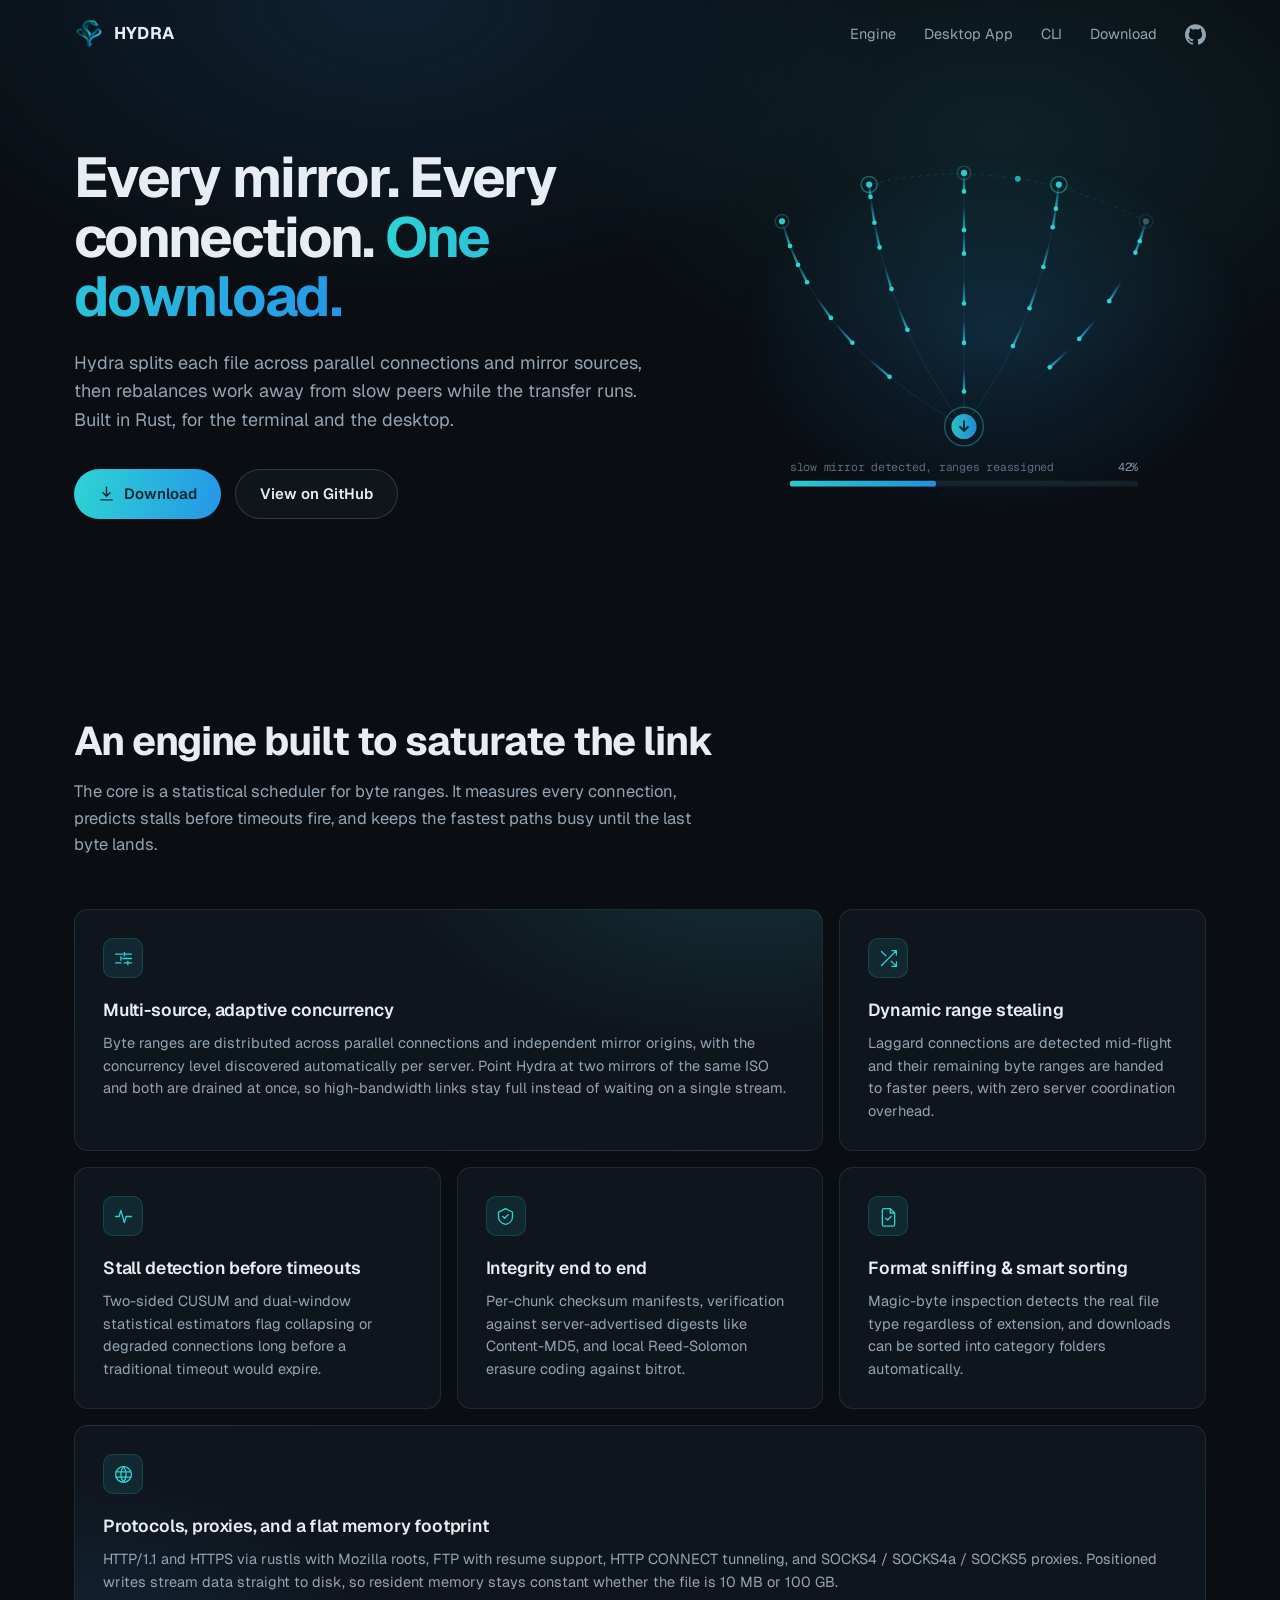
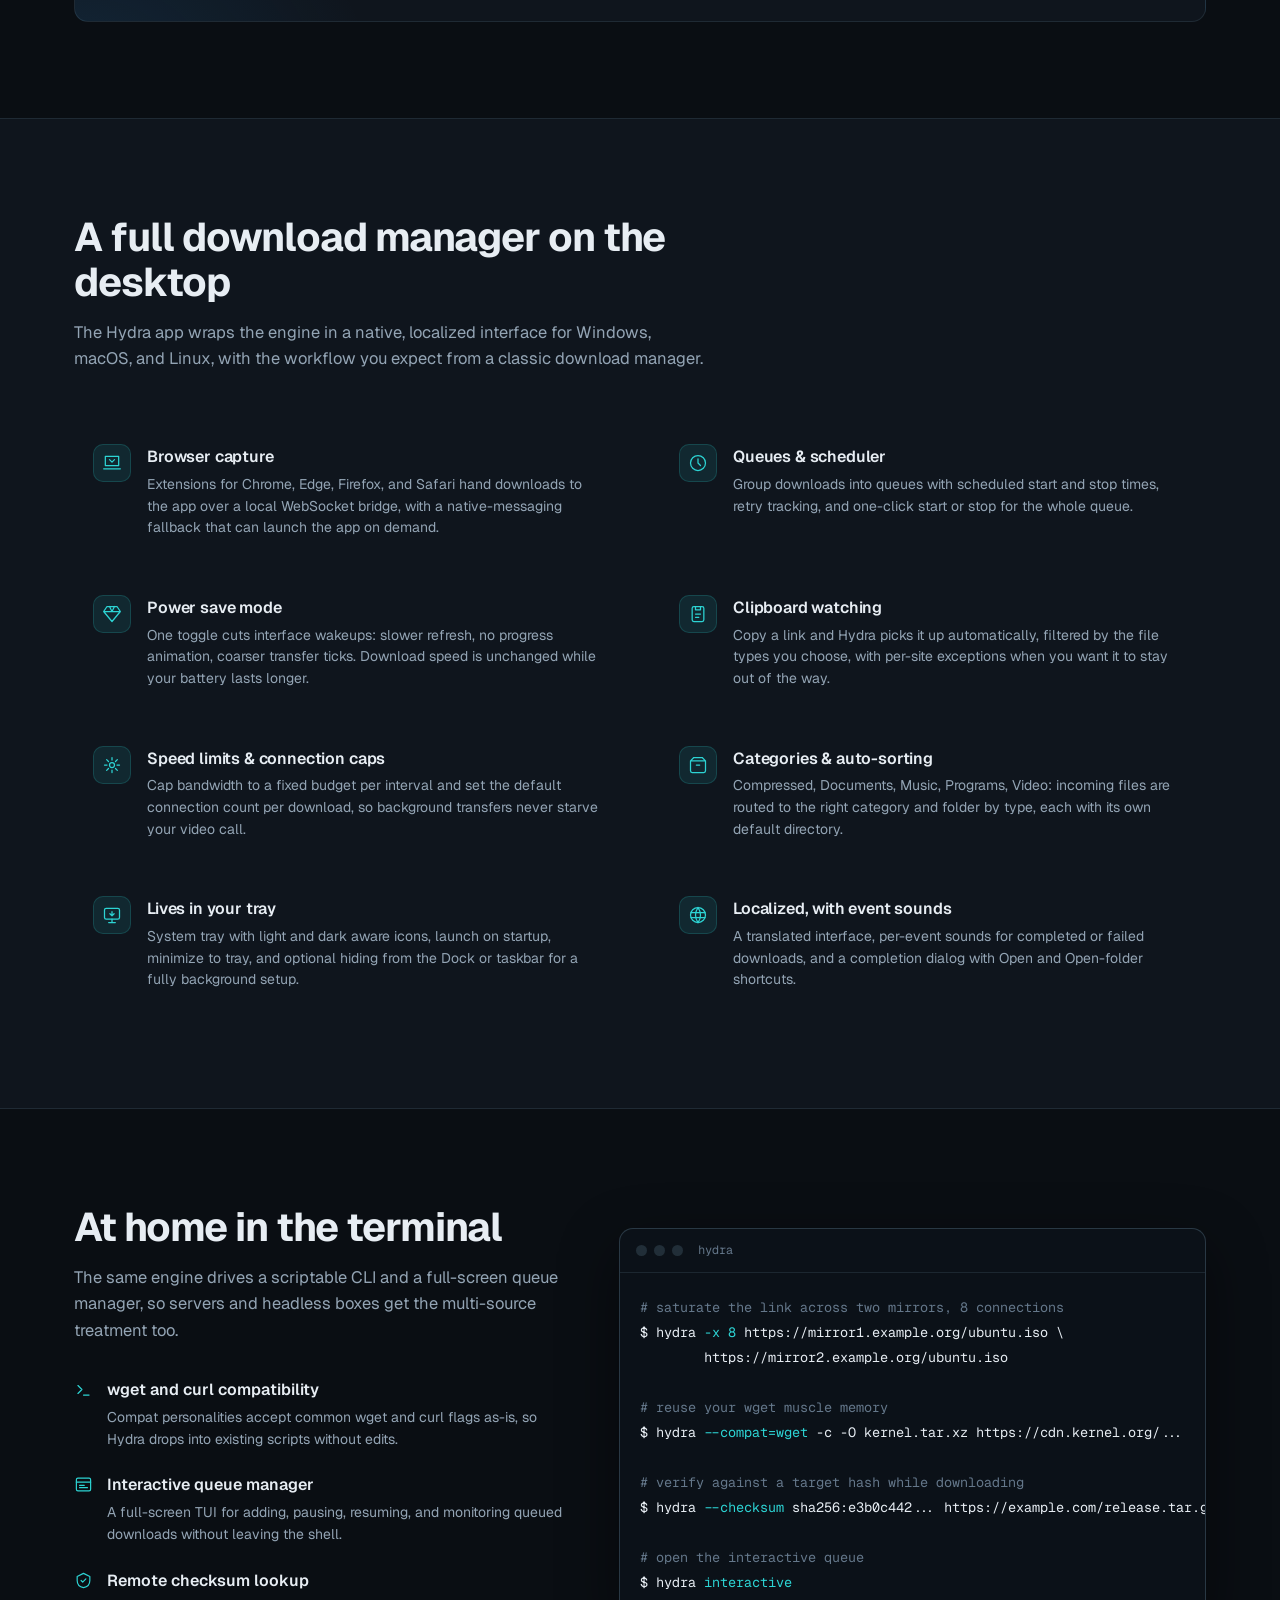
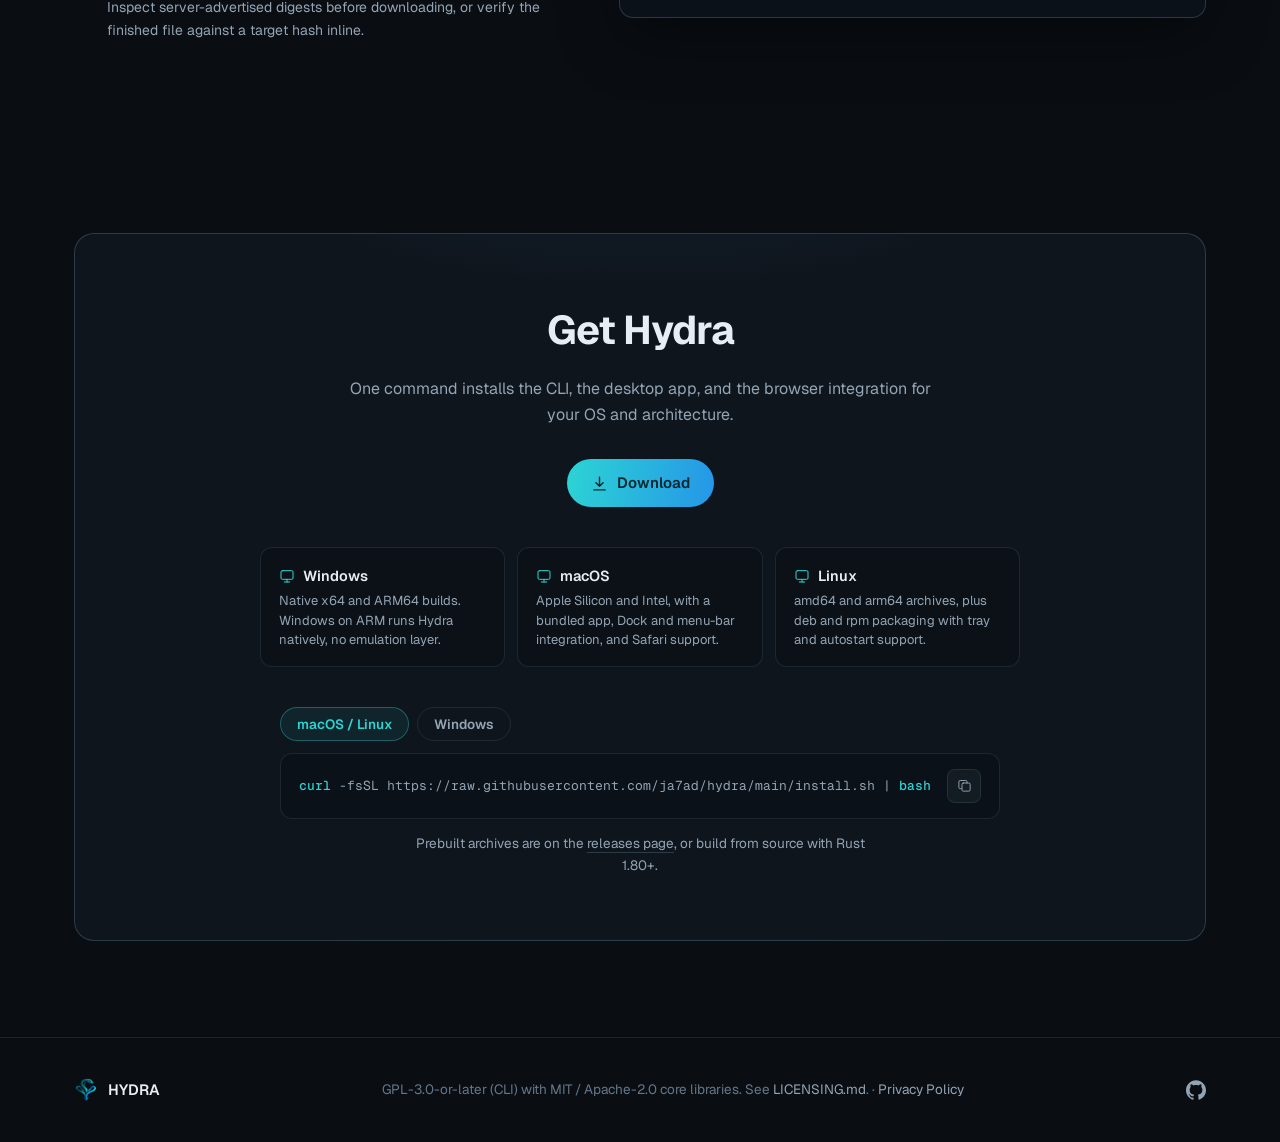
==== commit 5cdd11db: "fix(deps): disable tray-icon default features and add privacy policy - Disable default features for " ====
--- a/docs/index.html
+++ b/docs/index.html
@@ -575,7 +575,7 @@
       <img src="logo.png" alt="" width="24" height="24">
       HYDRA
     </a>
-    <p>GPL-3.0-or-later (CLI) with MIT / Apache-2.0 core libraries. See <a href="https://github.com/ja7ad/hydra/blob/main/LICENSING.md">LICENSING.md</a>.</p>
+    <p>GPL-3.0-or-later (CLI) with MIT / Apache-2.0 core libraries. See <a href="https://github.com/ja7ad/hydra/blob/main/LICENSING.md">LICENSING.md</a>. · <a href="privacy.html">Privacy Policy</a></p>
     <div class="foot-social">
       <a href="https://github.com/ja7ad/hydra" aria-label="Hydra on GitHub">
         <svg viewBox="0 0 24 24" fill="currentColor" aria-hidden="true"><path d="M12 .297c-6.63 0-12 5.373-12 12 0 5.303 3.438 9.8 8.205 11.385.6.113.82-.258.82-.577 0-.285-.01-1.04-.015-2.04-3.338.724-4.042-1.61-4.042-1.61C4.422 18.07 3.633 17.7 3.633 17.7c-1.087-.744.084-.729.084-.729 1.205.084 1.838 1.236 1.838 1.236 1.07 1.835 2.809 1.305 3.495.998.108-.776.417-1.305.76-1.605-2.665-.3-5.466-1.332-5.466-5.93 0-1.31.465-2.38 1.235-3.22-.135-.303-.54-1.523.105-3.176 0 0 1.005-.322 3.3 1.23.96-.267 1.98-.399 3-.405 1.02.006 2.04.138 3 .405 2.28-1.552 3.285-1.23 3.285-1.23.645 1.653.24 2.873.12 3.176.765.84 1.23 1.91 1.23 3.22 0 4.61-2.805 5.625-5.475 5.92.42.36.81 1.096.81 2.22 0 1.606-.015 2.896-.015 3.286 0 .315.21.69.825.57C20.565 22.092 24 17.592 24 12.297c0-6.627-5.373-12-12-12"/></svg>
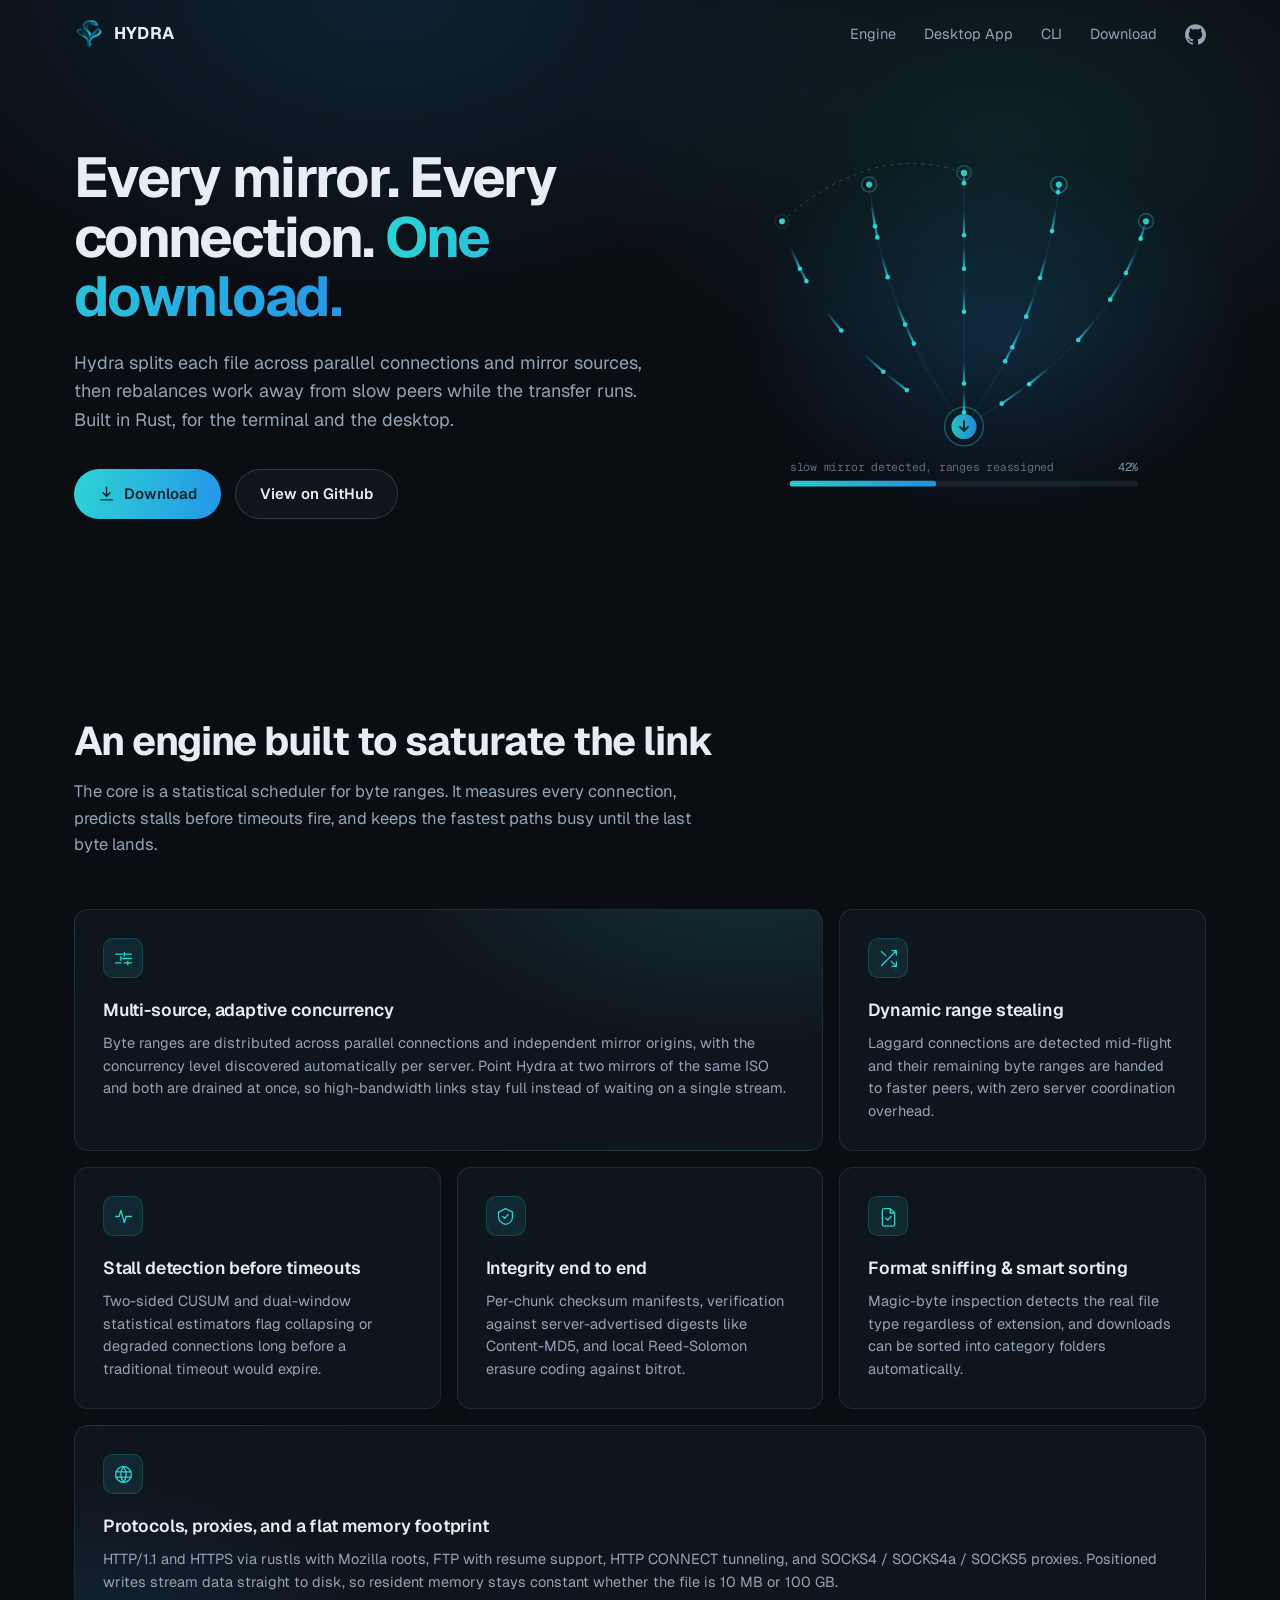
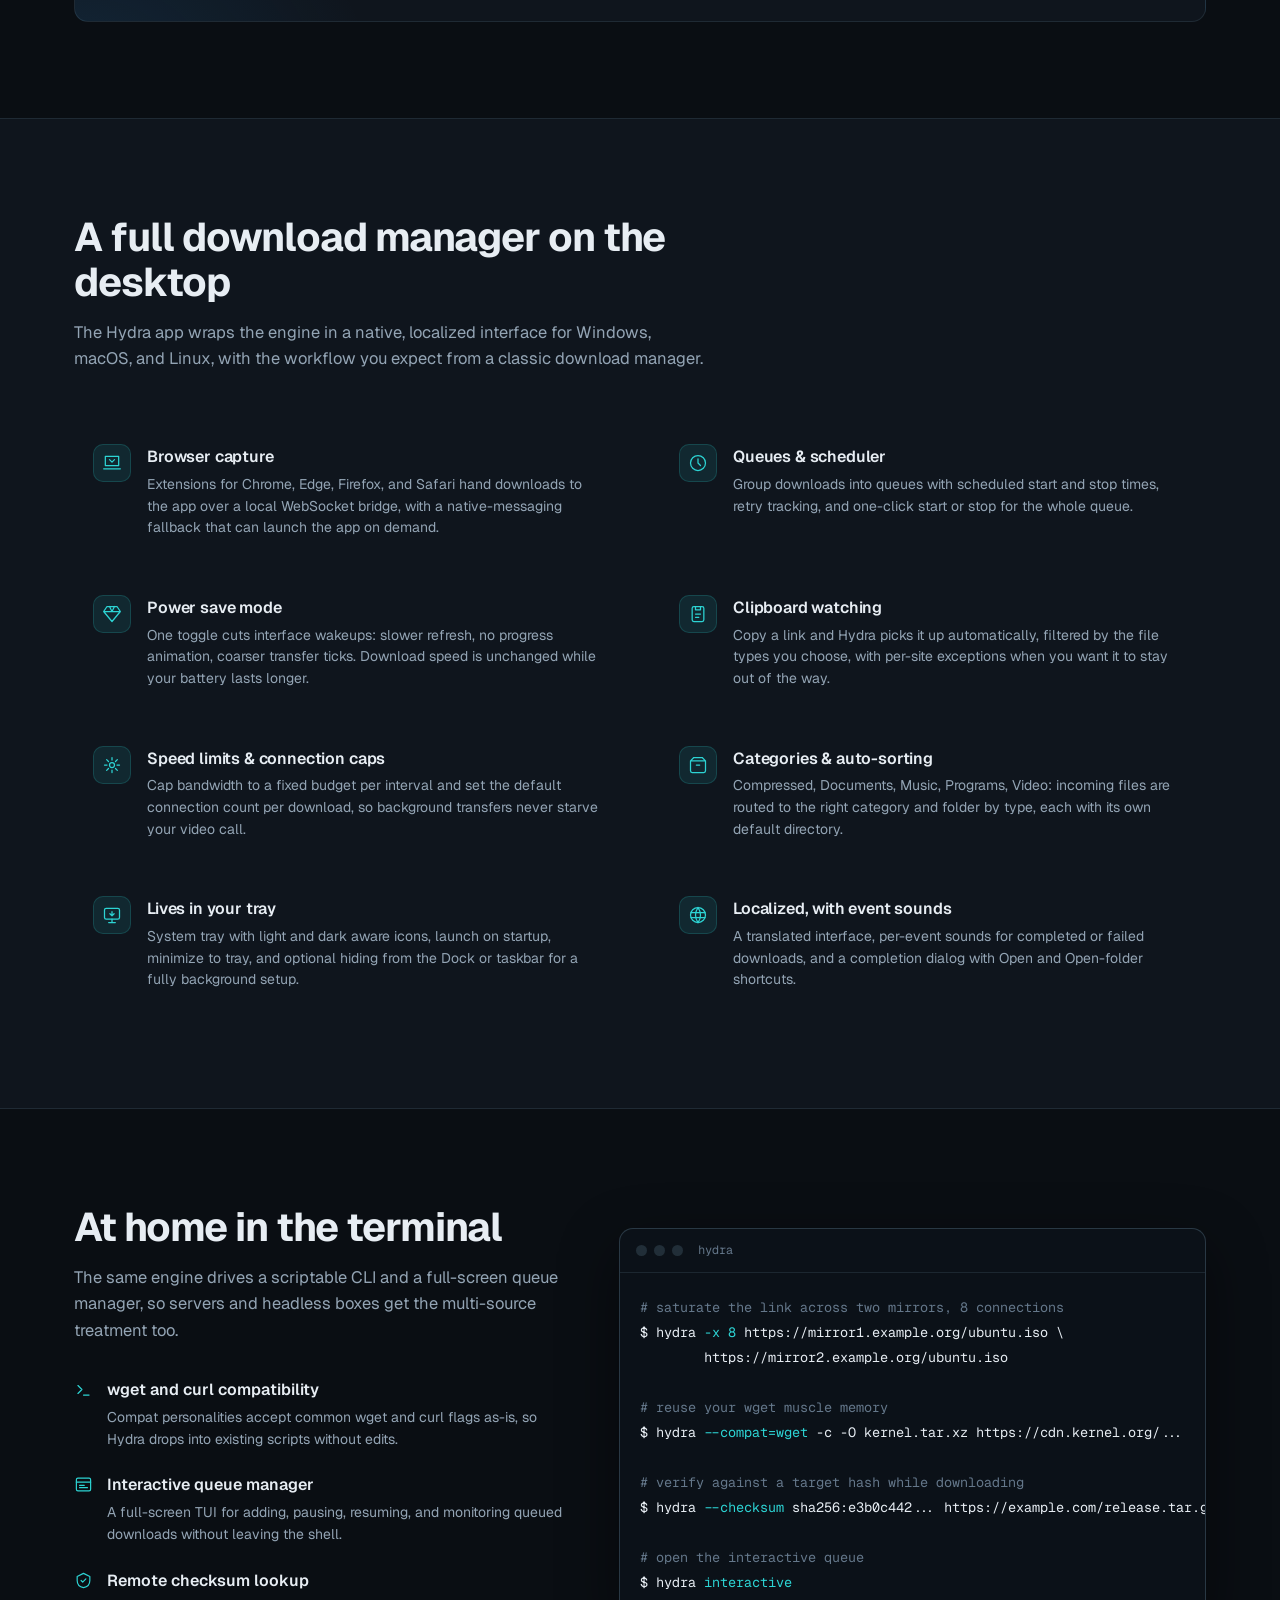
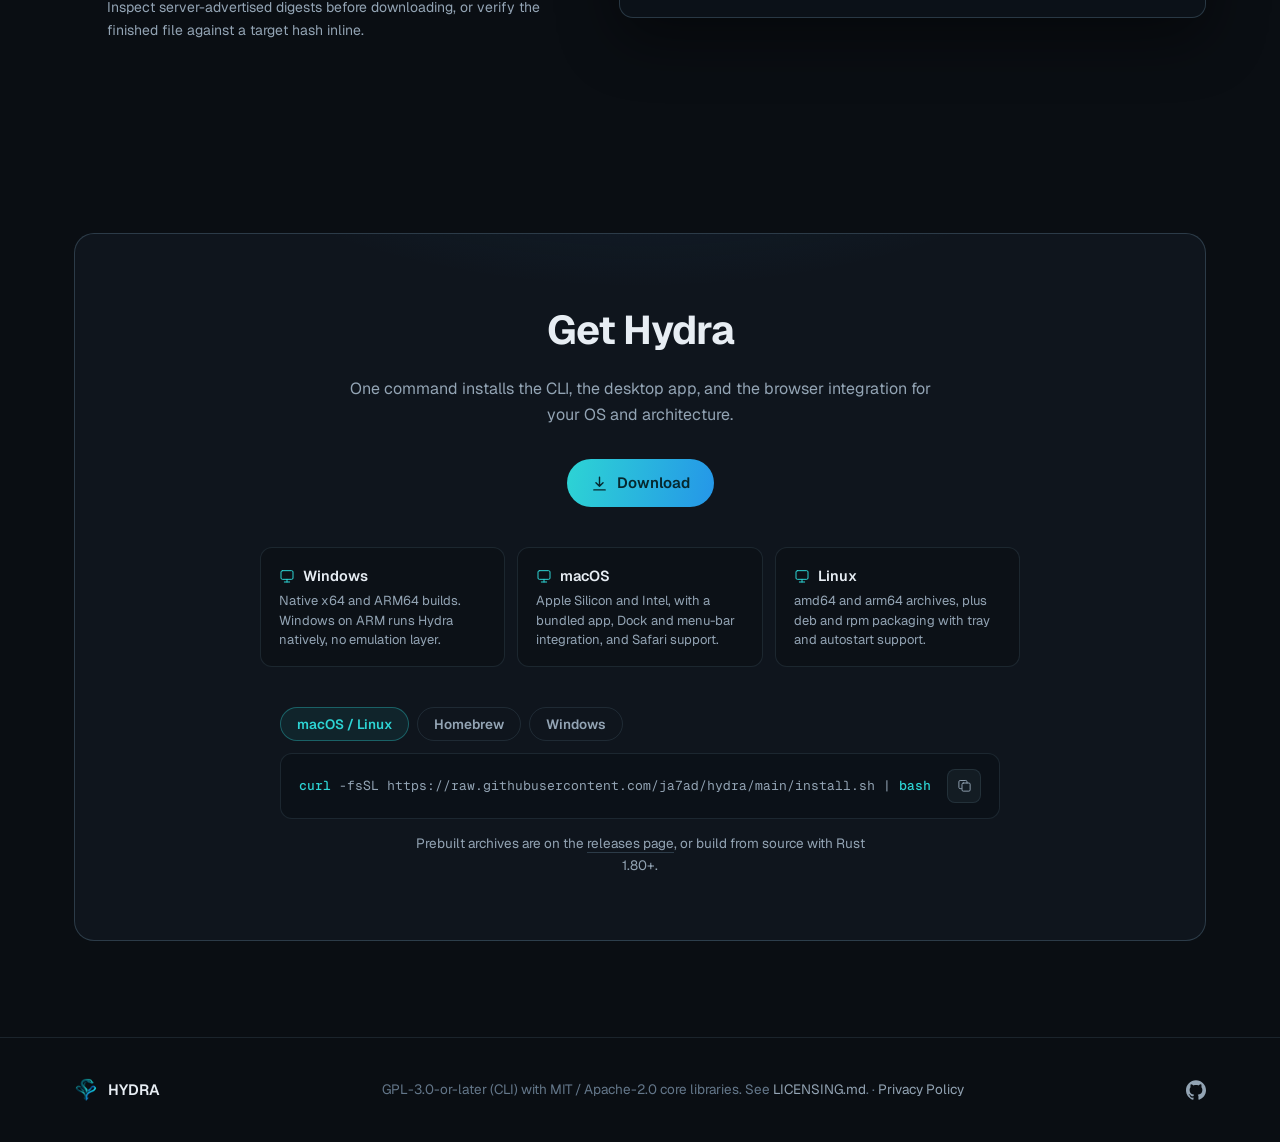
==== commit d3b35ce8: "feat: brew support & doc" ====
--- a/docs/index.html
+++ b/docs/index.html
@@ -549,11 +549,18 @@
       <div class="install-tabs">
         <div class="tab-row" role="tablist" aria-label="Install command by platform">
           <button class="tab active" role="tab" aria-selected="true" data-target="cmd-unix">macOS / Linux</button>
+          <button class="tab" role="tab" aria-selected="false" data-target="cmd-brew">Homebrew</button>
           <button class="tab" role="tab" aria-selected="false" data-target="cmd-win">Windows</button>
         </div>
         <div class="cmd active" id="cmd-unix">
           <code><b>curl</b> -fsSL https://raw.githubusercontent.com/ja7ad/hydra/main/install.sh | <b>bash</b></code>
           <button class="copy" aria-label="Copy install command" data-copy="curl -fsSL https://raw.githubusercontent.com/ja7ad/hydra/main/install.sh | bash">
+            <svg viewBox="0 0 24 24" fill="none" stroke="currentColor" stroke-width="1.5" stroke-linecap="round" stroke-linejoin="round" aria-hidden="true"><rect x="8" y="8" width="13" height="13" rx="2"/><path d="M16 8V6a2 2 0 00-2-2H5a2 2 0 00-2 2v9a2 2 0 002 2h2"/></svg>
+          </button>
+        </div>
+        <div class="cmd" id="cmd-brew">
+          <code><b>brew</b> install ja7ad/tap/hydra</code>
+          <button class="copy" aria-label="Copy install command" data-copy="brew install ja7ad/tap/hydra">
             <svg viewBox="0 0 24 24" fill="none" stroke="currentColor" stroke-width="1.5" stroke-linecap="round" stroke-linejoin="round" aria-hidden="true"><rect x="8" y="8" width="13" height="13" rx="2"/><path d="M16 8V6a2 2 0 00-2-2H5a2 2 0 00-2 2v9a2 2 0 002 2h2"/></svg>
           </button>
         </div>
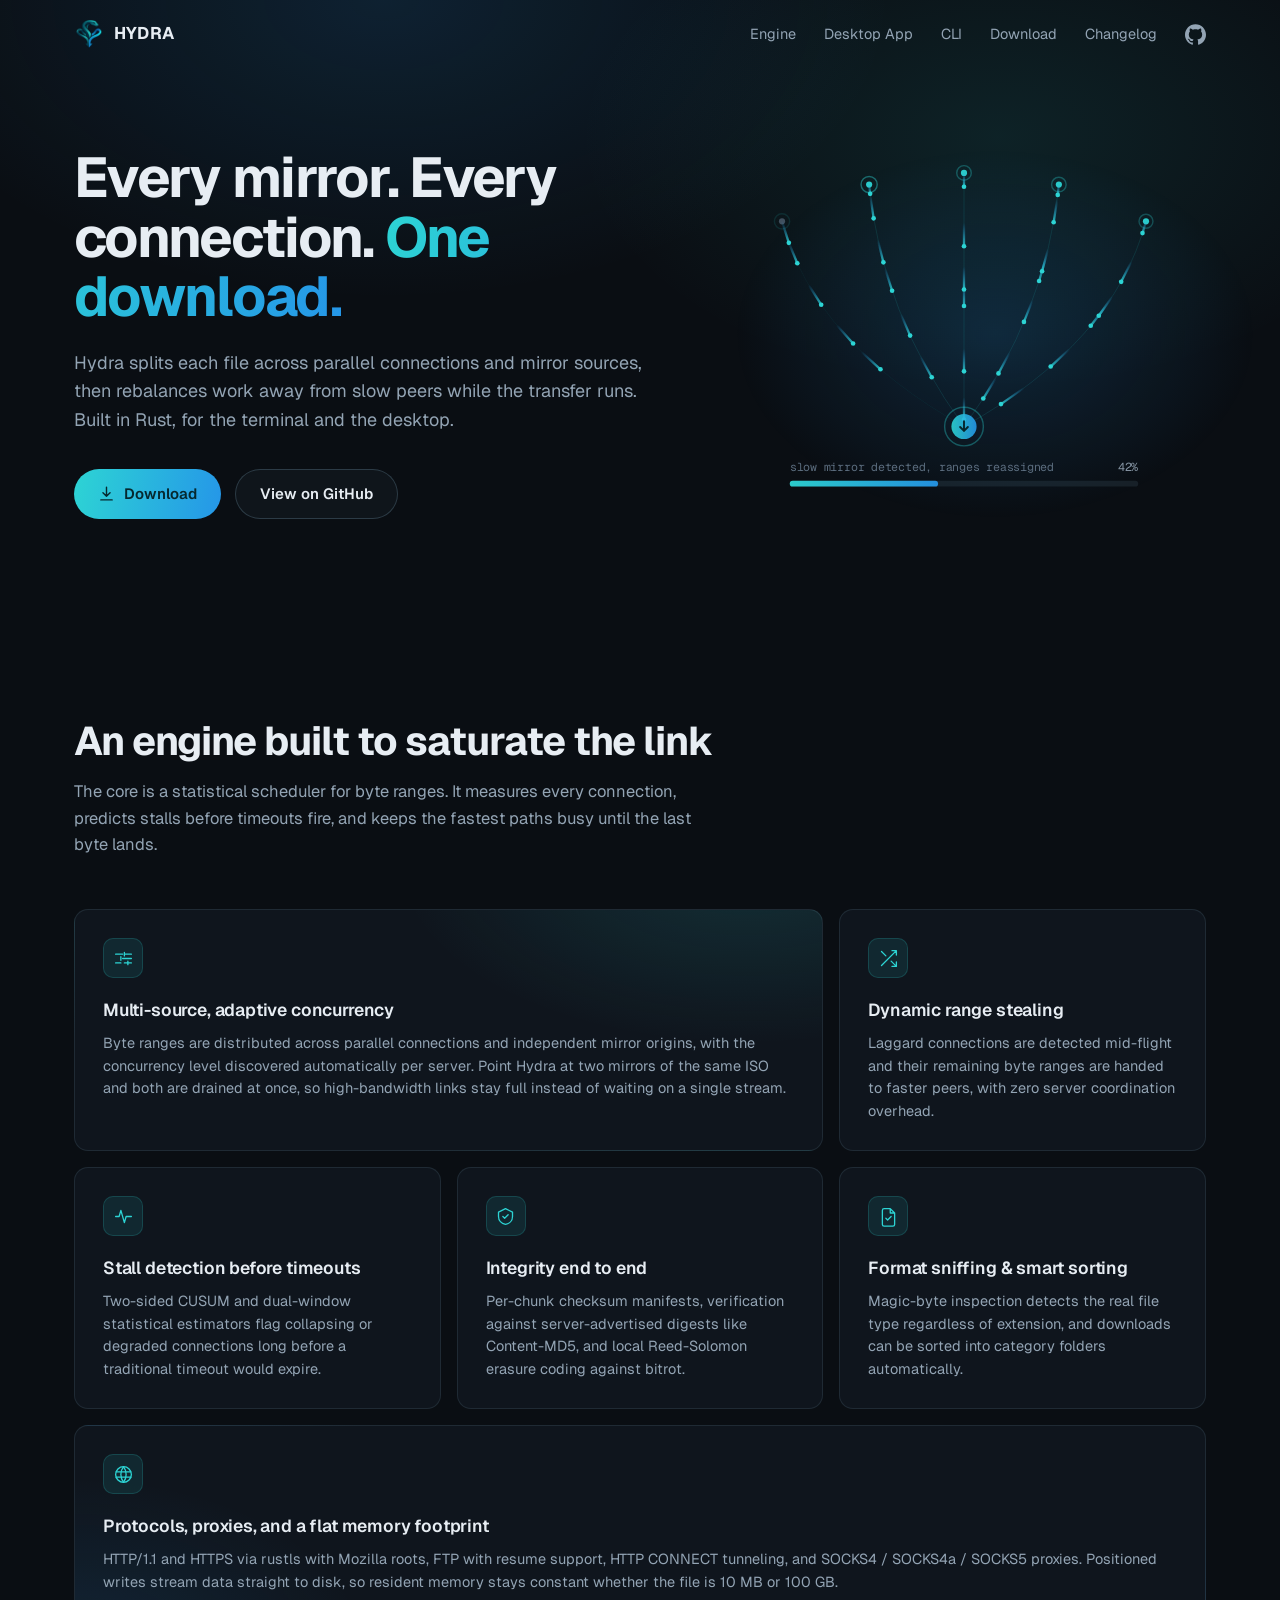
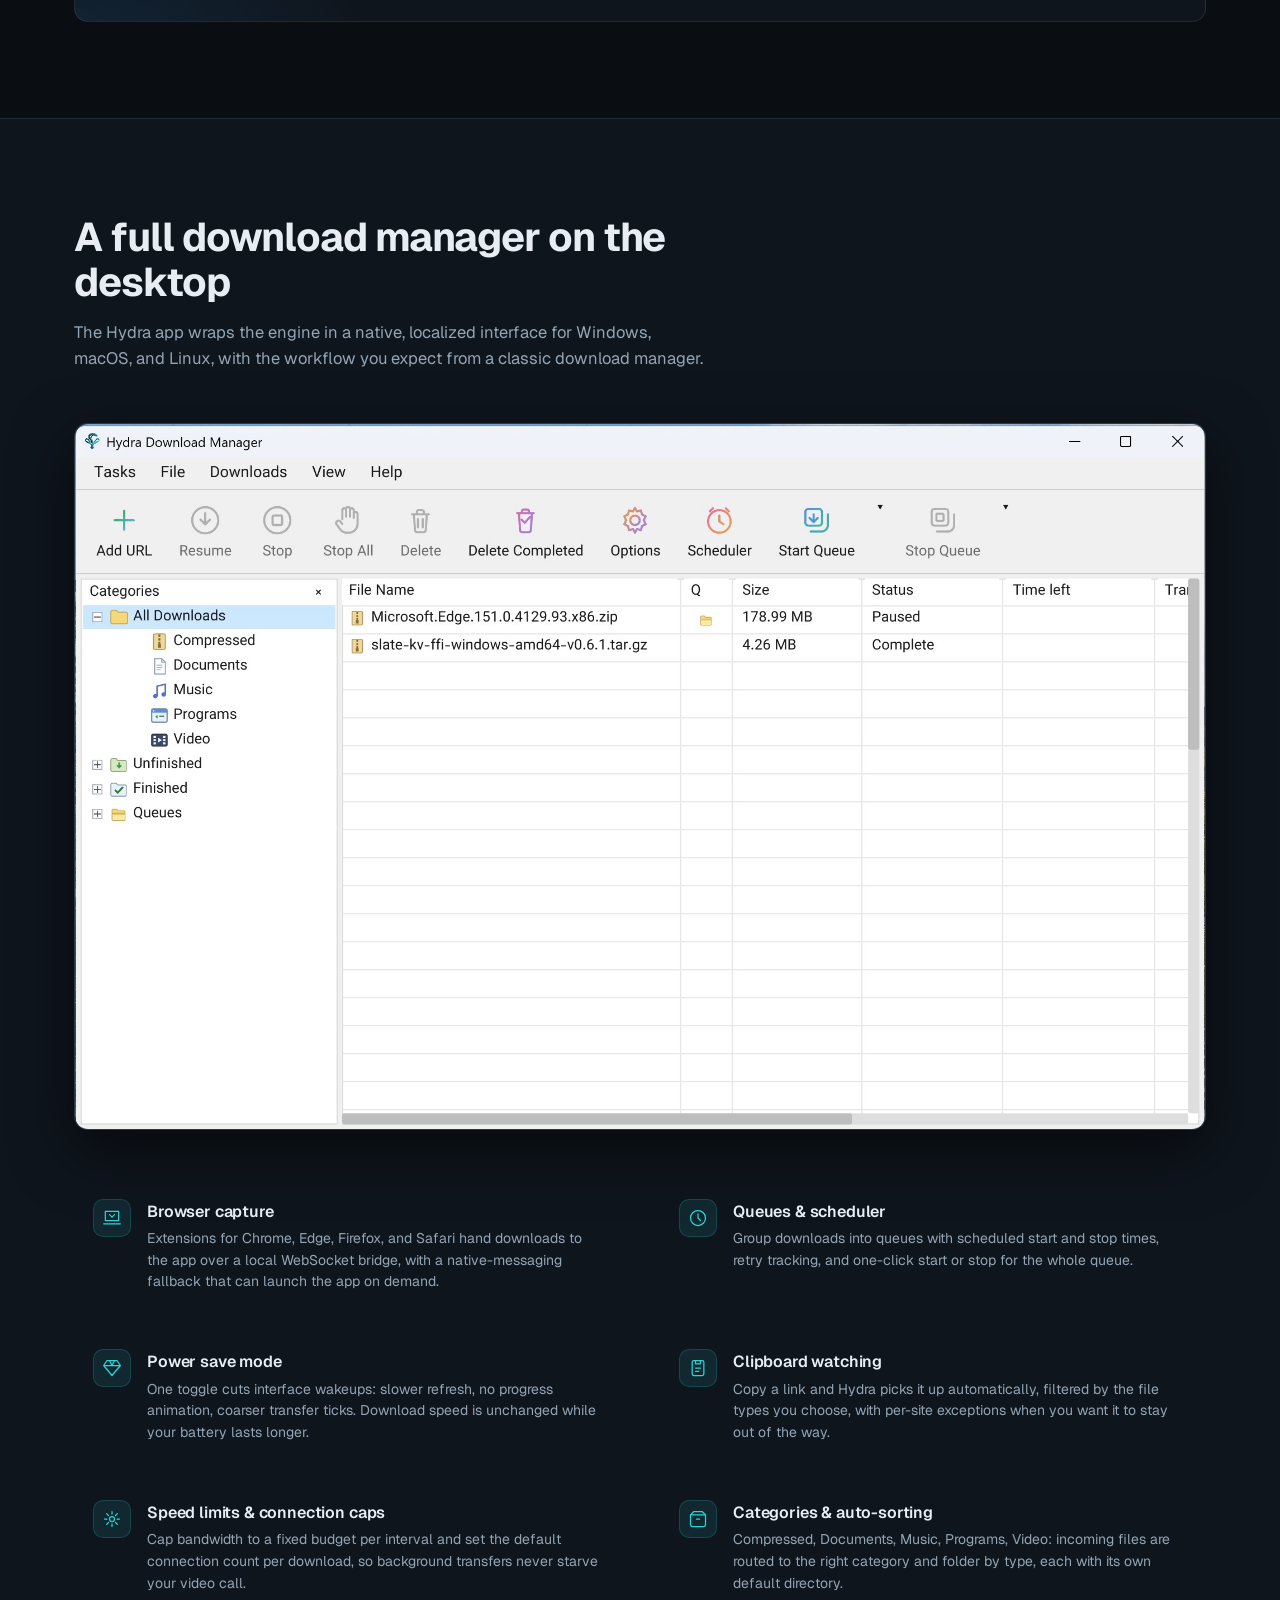
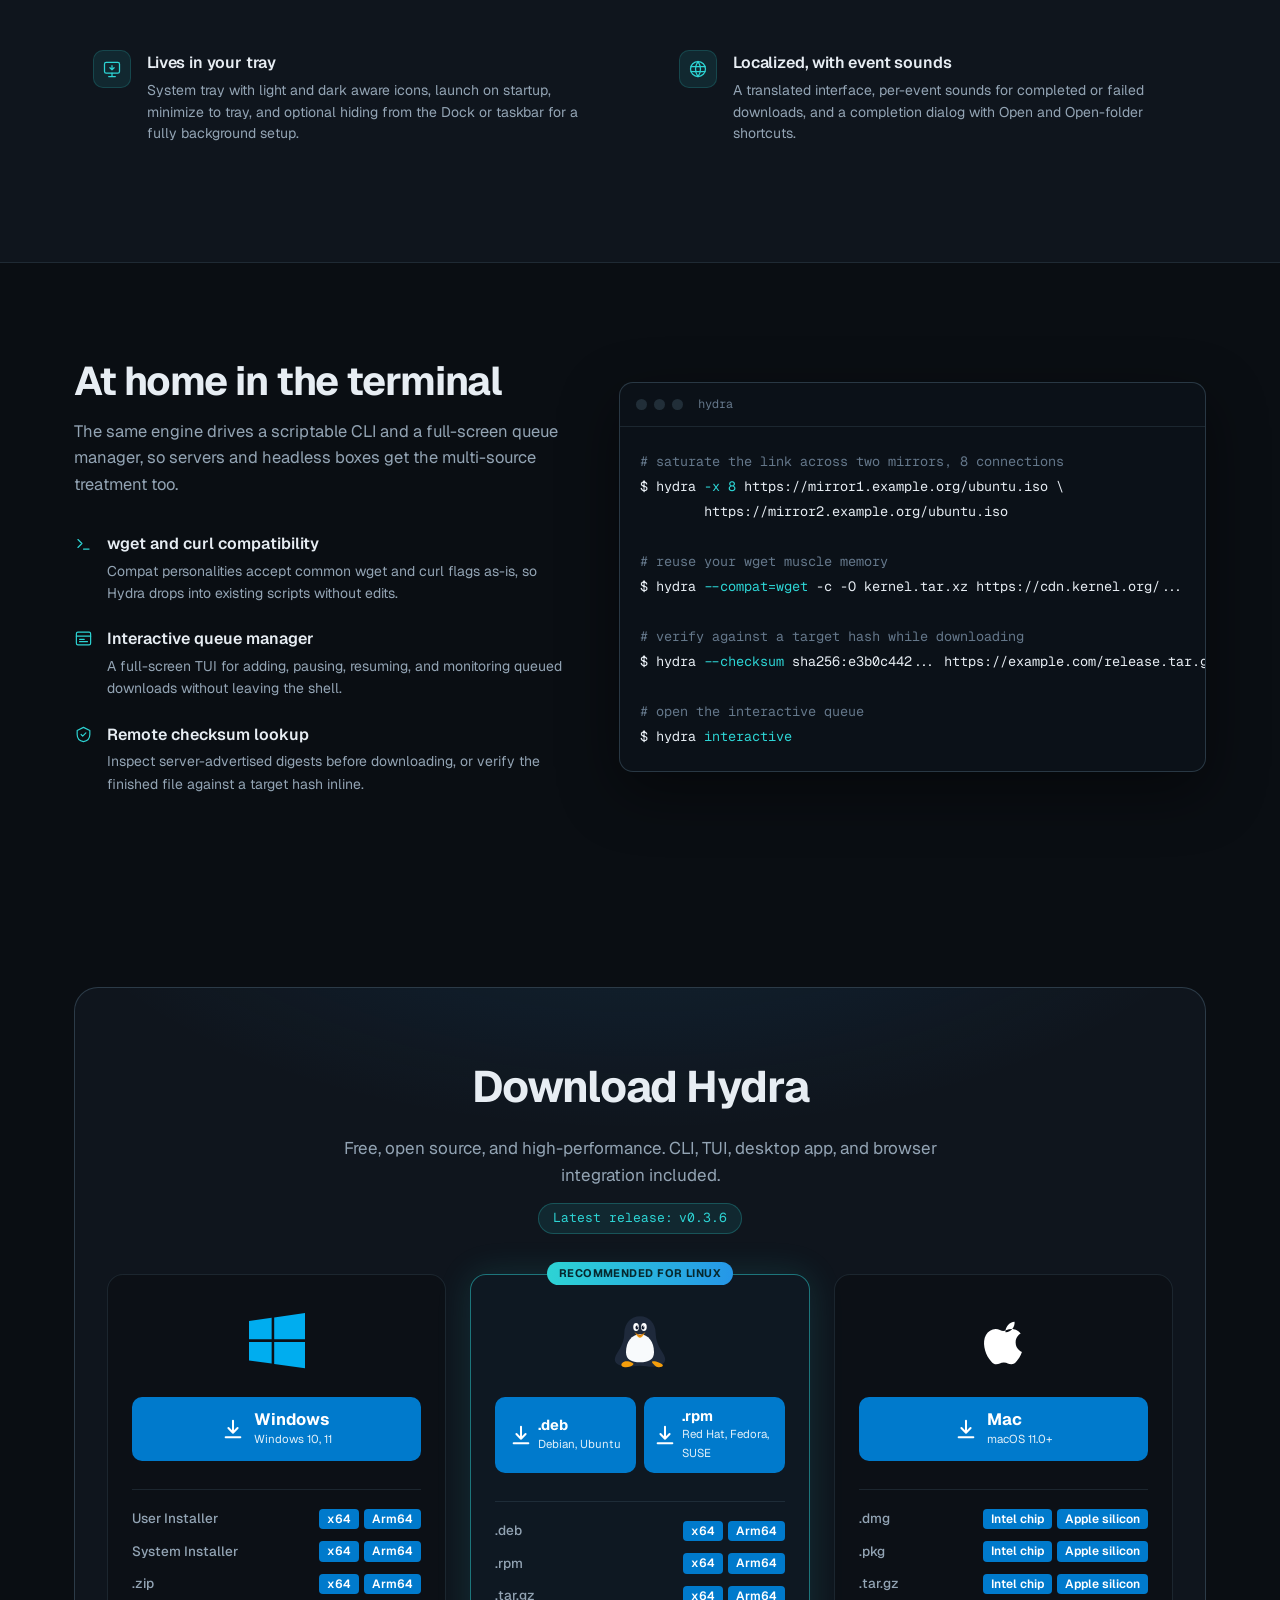
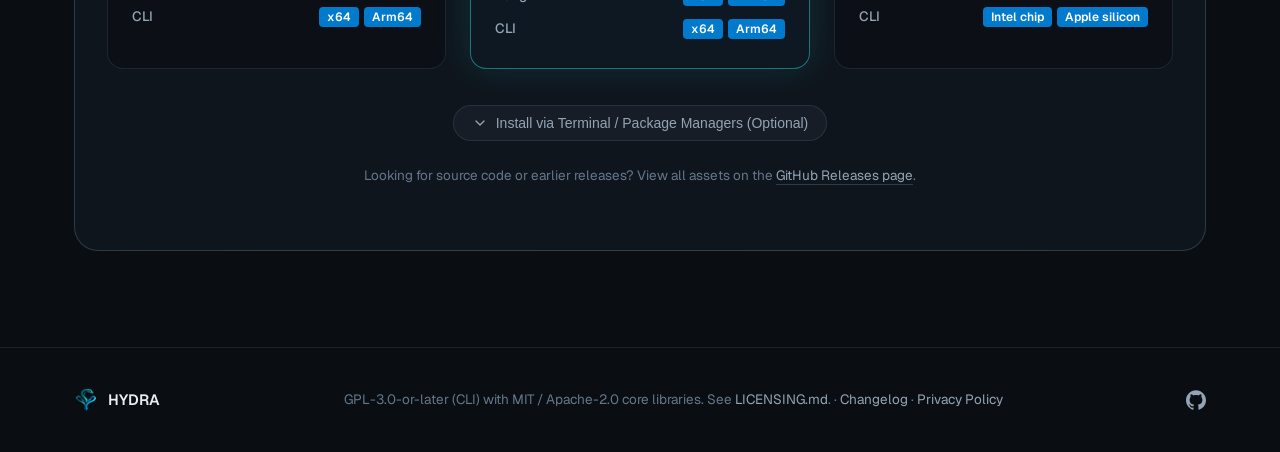
==== commit 1445d7db: "feat(docs): add interactive changelog page and enhance download experience" ====
--- a/docs/index.html
+++ b/docs/index.html
@@ -184,6 +184,17 @@
   .cell p { margin-top: 8px; font-size: 14.5px; color: var(--text-dim); line-height: 1.55; }
 
   .gui { background: var(--bg-raised); border-top: 1px solid var(--line); border-bottom: 1px solid var(--line); }
+  .gui-screenshot-wrap {
+    margin-bottom: 48px; border-radius: var(--radius);
+    border: 1px solid var(--line-strong); background: #0b1118;
+    overflow: hidden; box-shadow: 0 20px 60px rgba(0, 0, 0, 0.55);
+  }
+  .gui-screenshot {
+    width: 100%; height: auto; display: block;
+    transition: transform 0.3s ease;
+  }
+  .gui-screenshot-wrap:hover .gui-screenshot { transform: scale(1.008); }
+
   .gui-grid {
     display: grid; grid-template-columns: 1fr 1fr; gap: 14px 40px;
   }
@@ -228,31 +239,114 @@
   .term .c-accent { color: var(--accent); }
   .term .c-dim { color: var(--text-faint); }
 
+  /* Download Section - VS Code Style Redesign */
   .dl-card {
-    border: 1px solid var(--line-strong); border-radius: 20px;
+    border: 1px solid var(--line-strong); border-radius: 24px;
     background:
-      radial-gradient(760px 380px at 50% -30%, rgba(37, 150, 232, 0.16), transparent 70%),
+      radial-gradient(900px 450px at 50% -20%, rgba(37, 150, 232, 0.14), transparent 70%),
       var(--bg-raised);
     padding: 64px 32px; text-align: center;
   }
-  .dl-card h2 { font-size: clamp(28px, 3.2vw, 40px); letter-spacing: -0.025em; font-weight: 700; }
-  .dl-card > p { margin: 14px auto 0; color: var(--text-dim); max-width: 54ch; }
-  .dl-ctas { margin-top: 32px; display: flex; gap: 14px; justify-content: center; flex-wrap: wrap; }
-
-  .platforms {
-    margin: 40px auto 0; max-width: 760px;
-    display: grid; grid-template-columns: repeat(3, 1fr); gap: 12px;
-    text-align: left;
-  }
-  .platform {
-    border: 1px solid var(--line); border-radius: 12px;
-    background: rgba(10, 14, 19, 0.5); padding: 16px 18px;
-  }
-  .platform h3 { font-size: 14.5px; font-weight: 600; display: flex; align-items: center; gap: 8px; }
-  .platform h3 svg { width: 16px; height: 16px; stroke: var(--accent); flex: none; }
-  .platform p { font-size: 13px; color: var(--text-dim); margin-top: 4px; line-height: 1.5; }
-
-  .install-tabs { max-width: 720px; margin: 40px auto 0; text-align: left; }
+  .dl-card h2 { font-size: clamp(32px, 3.6vw, 44px); letter-spacing: -0.03em; font-weight: 700; }
+  .dl-card > p.dl-subtitle { margin: 12px auto 0; color: var(--text-dim); max-width: 58ch; font-size: 17px; }
+  .version-tag-pill {
+    display: inline-flex; align-items: center; gap: 6px;
+    margin-top: 14px; padding: 4px 14px; border-radius: 999px;
+    background: rgba(45, 212, 212, 0.1); border: 1px solid rgba(45, 212, 212, 0.25);
+    font-family: var(--font-mono); font-size: 13px; color: var(--accent);
+  }
+
+  .vscode-dl-grid {
+    display: grid; grid-template-columns: repeat(3, 1fr); gap: 24px;
+    margin-top: 40px; text-align: left;
+  }
+  .vscode-dl-card {
+    border: 1px solid var(--line); border-radius: 16px;
+    background: rgba(10, 14, 19, 0.6); padding: 32px 24px 28px;
+    display: flex; flex-direction: column; align-items: center;
+    position: relative; transition: border-color 0.2s ease, box-shadow 0.2s ease, transform 0.2s ease;
+  }
+  .vscode-dl-card:hover {
+    border-color: var(--line-strong);
+    background: rgba(15, 21, 29, 0.85);
+  }
+  .vscode-dl-card.highlighted {
+    border-color: rgba(45, 212, 212, 0.5);
+    box-shadow: 0 0 35px rgba(45, 212, 212, 0.14);
+    background: rgba(15, 25, 36, 0.85);
+  }
+  .os-badge {
+    display: none; position: absolute; top: -13px;
+    background: var(--grad); color: var(--accent-ink);
+    font-size: 11px; font-weight: 700; padding: 3px 12px;
+    border-radius: 999px; text-transform: uppercase; letter-spacing: 0.04em;
+  }
+  .vscode-dl-card.highlighted .os-badge { display: block; }
+
+  .platform-icon {
+    width: 68px; height: 68px; display: flex; align-items: center; justify-content: center;
+    margin-bottom: 22px; flex: none;
+  }
+  .platform-icon svg { width: 56px; height: 56px; }
+
+  .primary-dl-group { width: 100%; margin-bottom: 24px; }
+  .vscode-btn-primary {
+    display: flex; align-items: center; justify-content: center; gap: 10px;
+    background: #007acc; color: #ffffff; width: 100%;
+    padding: 13px 16px; border-radius: 10px; font-weight: 600;
+    text-decoration: none; transition: background 0.15s ease, transform 0.15s ease, box-shadow 0.2s ease;
+  }
+  .vscode-btn-primary:hover {
+    background: #0098ff; box-shadow: 0 6px 20px rgba(0, 122, 204, 0.4);
+    transform: translateY(-1px); color: #ffffff;
+  }
+  .vscode-btn-primary svg { width: 22px; height: 22px; flex: none; stroke: #ffffff; stroke-width: 2.2; }
+  .btn-text { text-align: left; }
+  .btn-title { font-size: 16.5px; font-weight: 700; display: block; line-height: 1.15; }
+  .btn-sub { font-size: 11.5px; opacity: 0.88; font-weight: 400; display: block; margin-top: 1px; }
+
+  .dual-btn { display: flex; gap: 8px; }
+  .dual-btn .vscode-btn-primary { padding: 11px 10px; gap: 6px; }
+  .dual-btn .btn-title { font-size: 14.5px; }
+
+  .dl-matrix {
+    width: 100%; display: flex; flex-direction: column; gap: 11px;
+    margin-top: 4px; border-top: 1px solid var(--line); padding-top: 18px;
+  }
+  .matrix-row {
+    display: flex; align-items: center; justify-content: space-between; gap: 10px;
+  }
+  .row-label { font-size: 13.5px; color: var(--text-dim); font-weight: 500; }
+  .pill-group { display: flex; gap: 5px; flex-wrap: wrap; justify-content: flex-end; }
+  .pill {
+    display: inline-flex; align-items: center;
+    background: #007acc; color: #ffffff;
+    font-size: 12px; font-weight: 600; padding: 3px 8px; border-radius: 4px;
+    text-decoration: none; transition: background 0.15s ease, transform 0.12s ease;
+    line-height: 1.2;
+  }
+  .pill:hover {
+    background: #0098ff; transform: translateY(-1px);
+    box-shadow: 0 2px 8px rgba(0, 152, 255, 0.35); color: #ffffff;
+  }
+
+  .terminal-opt-wrap { margin-top: 36px; text-align: center; }
+  .terminal-opt-btn {
+    display: inline-flex; align-items: center; gap: 8px;
+    background: rgba(148, 197, 222, 0.05); border: 1px solid var(--line);
+    color: var(--text-dim); padding: 9px 18px; border-radius: 999px;
+    font-size: 14px; font-weight: 500; cursor: pointer;
+    transition: color 0.15s ease, border-color 0.15s ease, background 0.15s ease;
+  }
+  .terminal-opt-btn:hover { color: var(--text); border-color: var(--line-strong); background: rgba(148, 197, 222, 0.1); }
+  .terminal-opt-btn svg { width: 16px; height: 16px; transition: transform 0.2s ease; }
+  .terminal-opt-btn.open svg { transform: rotate(180deg); }
+
+  .install-tabs {
+    max-width: 720px; margin: 20px auto 0; text-align: left;
+    transition: opacity 0.25s ease, transform 0.25s ease;
+  }
+  .install-tabs.hidden { display: none; }
   .tab-row { display: flex; gap: 8px; margin-bottom: 12px; }
   .tab {
     font-family: var(--font-sans); font-size: 13.5px; font-weight: 600;
@@ -287,7 +381,7 @@
   }
   .copy:hover { color: var(--accent); border-color: rgba(45, 212, 212, 0.35); }
   .copy svg { width: 15px; height: 15px; }
-  .dl-note { margin-top: 18px; font-size: 13.5px; color: var(--text-faint); text-align: center; }
+  .dl-note { margin-top: 24px; font-size: 13.5px; color: var(--text-faint); text-align: center; }
   .dl-note a { color: var(--text-dim); border-bottom: 1px solid var(--line-strong); }
   .dl-note a:hover { color: var(--accent); }
 
@@ -314,7 +408,7 @@
     .cell-wide { grid-column: auto; }
     .gui-grid { grid-template-columns: 1fr; gap: 8px; }
     .cli-grid { grid-template-columns: 1fr; gap: 40px; }
-    .platforms { grid-template-columns: 1fr; }
+    .vscode-dl-grid { grid-template-columns: 1fr; }
     .nav-links { gap: 18px; }
     .nav-links .nav-hide-sm { display: none; }
     .dl-card { padding: 48px 20px; }
@@ -336,6 +430,7 @@
       <a href="#app" class="nav-hide-sm">Desktop App</a>
       <a href="#cli" class="nav-hide-sm">CLI</a>
       <a href="#download">Download</a>
+      <a href="changelog.html" class="nav-hide-sm">Changelog</a>
       <a class="nav-gh" href="https://github.com/ja7ad/hydra" aria-label="Hydra on GitHub">
         <svg viewBox="0 0 24 24" fill="currentColor" aria-hidden="true"><path d="M12 .297c-6.63 0-12 5.373-12 12 0 5.303 3.438 9.8 8.205 11.385.6.113.82-.258.82-.577 0-.285-.01-1.04-.015-2.04-3.338.724-4.042-1.61-4.042-1.61C4.422 18.07 3.633 17.7 3.633 17.7c-1.087-.744.084-.729.084-.729 1.205.084 1.838 1.236 1.838 1.236 1.07 1.835 2.809 1.305 3.495.998.108-.776.417-1.305.76-1.605-2.665-.3-5.466-1.332-5.466-5.93 0-1.31.465-2.38 1.235-3.22-.135-.303-.54-1.523.105-3.176 0 0 1.005-.322 3.3 1.23.96-.267 1.98-.399 3-.405 1.02.006 2.04.138 3 .405 2.28-1.552 3.285-1.23 3.285-1.23.645 1.653.24 2.873.12 3.176.765.84 1.23 1.91 1.23 3.22 0 4.61-2.805 5.625-5.475 5.92.42.36.81 1.096.81 2.22 0 1.606-.015 2.896-.015 3.286 0 .315.21.69.825.57C20.565 22.092 24 17.592 24 12.297c0-6.627-5.373-12-12-12"/></svg>
       </a>
@@ -411,6 +506,9 @@
       <h2>A full download manager on the desktop</h2>
       <p>The Hydra app wraps the engine in a native, localized interface for Windows, macOS, and Linux, with the workflow you expect from a classic download manager.</p>
     </div>
+    <div class="gui-screenshot-wrap">
+      <img src="img/screenshot.jpg" alt="Hydra Desktop Download Manager Screenshot" class="gui-screenshot" loading="lazy">
+    </div>
     <div class="gui-grid">
       <div class="gui-item">
         <div class="ico"><svg viewBox="0 0 24 24" fill="none" stroke-width="1.5" stroke-linecap="round" stroke-linejoin="round" aria-hidden="true"><path d="M4 4h16v11H4zM2 19h20M9 8l3 3 3-3"/></svg></div>
@@ -524,54 +622,212 @@
 <section id="download">
   <div class="wrap">
     <div class="dl-card">
-      <h2>Get Hydra</h2>
-      <p>One command installs the CLI, the desktop app, and the browser integration for your OS and architecture.</p>
-      <div class="dl-ctas">
-        <a class="btn btn-primary" href="https://github.com/ja7ad/hydra/releases/latest">
-          <svg viewBox="0 0 24 24" fill="none" stroke="currentColor" stroke-width="2" stroke-linecap="round" stroke-linejoin="round" aria-hidden="true"><path d="M12 3v13m0 0l-5-5m5 5l5-5M4 21h16"/></svg>
-          Download
-        </a>
-      </div>
-      <div class="platforms">
-        <div class="platform">
-          <h3><svg viewBox="0 0 24 24" fill="none" stroke-width="1.5" stroke-linecap="round" stroke-linejoin="round" aria-hidden="true"><rect x="3" y="4" width="18" height="13" rx="2"/><path d="M8 21h8M12 17v4"/></svg>Windows</h3>
-          <p>Native x64 and ARM64 builds. Windows on ARM runs Hydra natively, no emulation layer.</p>
-        </div>
-        <div class="platform">
-          <h3><svg viewBox="0 0 24 24" fill="none" stroke-width="1.5" stroke-linecap="round" stroke-linejoin="round" aria-hidden="true"><rect x="3" y="4" width="18" height="13" rx="2"/><path d="M8 21h8M12 17v4"/></svg>macOS</h3>
-          <p>Apple Silicon and Intel, with a bundled app, Dock and menu-bar integration, and Safari support.</p>
-        </div>
-        <div class="platform">
-          <h3><svg viewBox="0 0 24 24" fill="none" stroke-width="1.5" stroke-linecap="round" stroke-linejoin="round" aria-hidden="true"><rect x="3" y="4" width="18" height="13" rx="2"/><path d="M8 21h8M12 17v4"/></svg>Linux</h3>
-          <p>amd64 and arm64 archives, plus deb and rpm packaging with tray and autostart support.</p>
-        </div>
-      </div>
-      <div class="install-tabs">
-        <div class="tab-row" role="tablist" aria-label="Install command by platform">
-          <button class="tab active" role="tab" aria-selected="true" data-target="cmd-unix">macOS / Linux</button>
-          <button class="tab" role="tab" aria-selected="false" data-target="cmd-brew">Homebrew</button>
-          <button class="tab" role="tab" aria-selected="false" data-target="cmd-win">Windows</button>
-        </div>
-        <div class="cmd active" id="cmd-unix">
-          <code><b>curl</b> -fsSL https://raw.githubusercontent.com/ja7ad/hydra/main/install.sh | <b>bash</b></code>
-          <button class="copy" aria-label="Copy install command" data-copy="curl -fsSL https://raw.githubusercontent.com/ja7ad/hydra/main/install.sh | bash">
-            <svg viewBox="0 0 24 24" fill="none" stroke="currentColor" stroke-width="1.5" stroke-linecap="round" stroke-linejoin="round" aria-hidden="true"><rect x="8" y="8" width="13" height="13" rx="2"/><path d="M16 8V6a2 2 0 00-2-2H5a2 2 0 00-2 2v9a2 2 0 002 2h2"/></svg>
-          </button>
-        </div>
-        <div class="cmd" id="cmd-brew">
-          <code><b>brew</b> install ja7ad/tap/hydra</code>
-          <button class="copy" aria-label="Copy install command" data-copy="brew install ja7ad/tap/hydra">
-            <svg viewBox="0 0 24 24" fill="none" stroke="currentColor" stroke-width="1.5" stroke-linecap="round" stroke-linejoin="round" aria-hidden="true"><rect x="8" y="8" width="13" height="13" rx="2"/><path d="M16 8V6a2 2 0 00-2-2H5a2 2 0 00-2 2v9a2 2 0 002 2h2"/></svg>
-          </button>
-        </div>
-        <div class="cmd" id="cmd-win">
-          <code><b>irm</b> https://raw.githubusercontent.com/ja7ad/hydra/main/install.ps1 | <b>iex</b></code>
-          <button class="copy" aria-label="Copy install command" data-copy="irm https://raw.githubusercontent.com/ja7ad/hydra/main/install.ps1 | iex">
-            <svg viewBox="0 0 24 24" fill="none" stroke="currentColor" stroke-width="1.5" stroke-linecap="round" stroke-linejoin="round" aria-hidden="true"><rect x="8" y="8" width="13" height="13" rx="2"/><path d="M16 8V6a2 2 0 00-2-2H5a2 2 0 00-2 2v9a2 2 0 002 2h2"/></svg>
-          </button>
-        </div>
-      </div>
-      <p class="dl-note">Prebuilt archives are on the <a href="https://github.com/ja7ad/hydra/releases">releases page</a>, or build from source with Rust 1.80+.</p>
+      <h2>Download Hydra</h2>
+      <p class="dl-subtitle">Free, open source, and high-performance. CLI, TUI, desktop app, and browser integration included.</p>
+      <div class="version-tag-pill" id="latest-ver-badge">Latest release: <span id="ver-tag">v0.3.6</span></div>
+
+      <div class="vscode-dl-grid">
+        <!-- Windows Card -->
+        <div class="vscode-dl-card" id="card-win">
+          <div class="os-badge">Recommended for Windows</div>
+          <div class="platform-icon">
+            <svg viewBox="0 0 88 88" fill="none" xmlns="http://www.w3.org/2000/svg">
+              <path d="M0 12.4L35.6 7.5V41.3H0V12.4ZM0 45.7H35.6V79.5L0 74.6V45.7ZM39.6 6.9L88 0V41.3H39.6V6.9ZM39.6 45.7H88V87L39.6 80.1V45.7Z" fill="#00ADEF"/>
+            </svg>
+          </div>
+          <div class="primary-dl-group">
+            <a class="vscode-btn-primary" id="btn-primary-win" href="https://github.com/ja7ad/hydra/releases/download/v0.3.6/hydra-0.3.6-windows-x64-setup.exe">
+              <svg viewBox="0 0 24 24" fill="none" stroke="currentColor" stroke-linecap="round" stroke-linejoin="round"><path d="M12 3v13m0 0l-5-5m5 5l5-5M4 21h16"/></svg>
+              <div class="btn-text">
+                <span class="btn-title">Windows</span>
+                <span class="btn-sub">Windows 10, 11</span>
+              </div>
+            </a>
+          </div>
+          <div class="dl-matrix">
+            <div class="matrix-row">
+              <span class="row-label">User Installer</span>
+              <div class="pill-group">
+                <a class="pill" data-asset="win-x64-setup" href="https://github.com/ja7ad/hydra/releases/download/v0.3.6/hydra-0.3.6-windows-x64-setup.exe">x64</a>
+                <a class="pill" data-asset="win-arm64-setup" href="https://github.com/ja7ad/hydra/releases/download/v0.3.6/hydra-0.3.6-windows-arm64-setup.exe">Arm64</a>
+              </div>
+            </div>
+            <div class="matrix-row">
+              <span class="row-label">System Installer</span>
+              <div class="pill-group">
+                <a class="pill" data-asset="win-x64-setup" href="https://github.com/ja7ad/hydra/releases/download/v0.3.6/hydra-0.3.6-windows-x64-setup.exe">x64</a>
+                <a class="pill" data-asset="win-arm64-setup" href="https://github.com/ja7ad/hydra/releases/download/v0.3.6/hydra-0.3.6-windows-arm64-setup.exe">Arm64</a>
+              </div>
+            </div>
+            <div class="matrix-row">
+              <span class="row-label">.zip</span>
+              <div class="pill-group">
+                <a class="pill" data-asset="win-x64-zip" href="https://github.com/ja7ad/hydra/releases/download/v0.3.6/hydra-0.3.6-windows-amd64.zip">x64</a>
+                <a class="pill" data-asset="win-arm64-zip" href="https://github.com/ja7ad/hydra/releases/download/v0.3.6/hydra-0.3.6-windows-arm64.zip">Arm64</a>
+              </div>
+            </div>
+            <div class="matrix-row">
+              <span class="row-label">CLI</span>
+              <div class="pill-group">
+                <a class="pill" data-asset="win-cli-x64" href="https://github.com/ja7ad/hydra/releases/download/v0.3.6/hydra-cli-0.3.6-windows-amd64.zip">x64</a>
+                <a class="pill" data-asset="win-cli-arm64" href="https://github.com/ja7ad/hydra/releases/download/v0.3.6/hydra-cli-0.3.6-windows-arm64.zip">Arm64</a>
+              </div>
+            </div>
+          </div>
+        </div>
+
+        <!-- Linux Card -->
+        <div class="vscode-dl-card" id="card-linux">
+          <div class="os-badge">Recommended for Linux</div>
+          <div class="platform-icon">
+            <svg viewBox="0 0 100 100" fill="none" xmlns="http://www.w3.org/2000/svg">
+              <path d="M50 6C34 6 22 19 22 36C22 47 18 57 12 67C8 73.5 5 78 5 83C5 92 17 96 30 96C34 96 42 94 50 94C58 94 66 96 70 96C83 96 95 92 95 83C95 78 92 73.5 88 67C82 57 78 47 78 36C78 19 66 6 50 6Z" fill="#1E293B"/>
+              <path d="M50 38C35 38 25 52 25 70C25 83 35 88 50 88C65 88 75 83 75 70C75 52 65 38 50 38Z" fill="#F8FAFC"/>
+              <ellipse cx="43" cy="25" rx="5" ry="7" fill="#FFFFFF"/>
+              <ellipse cx="57" cy="25" rx="5" ry="7" fill="#FFFFFF"/>
+              <ellipse cx="44.5" cy="26" rx="2.5" ry="3.5" fill="#0F172A"/>
+              <ellipse cx="55.5" cy="26" rx="2.5" ry="3.5" fill="#0F172A"/>
+              <circle cx="45.5" cy="24.5" r="1" fill="#FFFFFF"/>
+              <circle cx="56.5" cy="24.5" r="1" fill="#FFFFFF"/>
+              <path d="M40 33C40 33 45 41 50 41C55 41 60 33 60 33C60 33 55 44 50 44C45 44 40 33 40 33Z" fill="#F59E0B"/>
+              <path d="M42 34C42 34 46 39 50 39C54 39 58 34 58 34C58 34 54 42 50 42C46 42 42 34 42 34Z" fill="#D97706"/>
+              <path d="M26 86C20 86 14 91 18 95C22 98 34 97 38 92C40 89.5 32 86 26 86Z" fill="#F59E0B"/>
+              <path d="M74 86C80 86 88 89.5 90 92C94 97 82 98 78 95C74 91 68 86 74 86Z" fill="#F59E0B"/>
+            </svg>
+          </div>
+          <div class="primary-dl-group dual-btn">
+            <a class="vscode-btn-primary" id="btn-primary-deb" href="https://github.com/ja7ad/hydra/releases/download/v0.3.6/hydra-download-manager_0.3.6_amd64.deb">
+              <svg viewBox="0 0 24 24" fill="none" stroke="currentColor" stroke-linecap="round" stroke-linejoin="round"><path d="M12 3v13m0 0l-5-5m5 5l5-5M4 21h16"/></svg>
+              <div class="btn-text">
+                <span class="btn-title">.deb</span>
+                <span class="btn-sub">Debian, Ubuntu</span>
+              </div>
+            </a>
+            <a class="vscode-btn-primary" id="btn-primary-rpm" href="https://github.com/ja7ad/hydra/releases/download/v0.3.6/hydra-download-manager-0.3.6-1.x86_64.rpm">
+              <svg viewBox="0 0 24 24" fill="none" stroke="currentColor" stroke-linecap="round" stroke-linejoin="round"><path d="M12 3v13m0 0l-5-5m5 5l5-5M4 21h16"/></svg>
+              <div class="btn-text">
+                <span class="btn-title">.rpm</span>
+                <span class="btn-sub">Red Hat, Fedora, SUSE</span>
+              </div>
+            </a>
+          </div>
+          <div class="dl-matrix">
+            <div class="matrix-row">
+              <span class="row-label">.deb</span>
+              <div class="pill-group">
+                <a class="pill" data-asset="linux-x64-deb" href="https://github.com/ja7ad/hydra/releases/download/v0.3.6/hydra-download-manager_0.3.6_amd64.deb">x64</a>
+                <a class="pill" data-asset="linux-arm64-deb" href="https://github.com/ja7ad/hydra/releases/download/v0.3.6/hydra-download-manager_0.3.6_arm64.deb">Arm64</a>
+              </div>
+            </div>
+            <div class="matrix-row">
+              <span class="row-label">.rpm</span>
+              <div class="pill-group">
+                <a class="pill" data-asset="linux-x64-rpm" href="https://github.com/ja7ad/hydra/releases/download/v0.3.6/hydra-download-manager-0.3.6-1.x86_64.rpm">x64</a>
+                <a class="pill" data-asset="linux-arm64-rpm" href="https://github.com/ja7ad/hydra/releases/download/v0.3.6/hydra-download-manager-0.3.6-1.aarch64.rpm">Arm64</a>
+              </div>
+            </div>
+            <div class="matrix-row">
+              <span class="row-label">.tar.gz</span>
+              <div class="pill-group">
+                <a class="pill" data-asset="linux-x64-tar" href="https://github.com/ja7ad/hydra/releases/download/v0.3.6/hydra-0.3.6-linux-amd64.tar.gz">x64</a>
+                <a class="pill" data-asset="linux-arm64-tar" href="https://github.com/ja7ad/hydra/releases/download/v0.3.6/hydra-0.3.6-linux-arm64.tar.gz">Arm64</a>
+              </div>
+            </div>
+            <div class="matrix-row">
+              <span class="row-label">CLI</span>
+              <div class="pill-group">
+                <a class="pill" data-asset="linux-cli-x64" href="https://github.com/ja7ad/hydra/releases/download/v0.3.6/hydra-cli-0.3.6-linux-amd64.tar.gz">x64</a>
+                <a class="pill" data-asset="linux-cli-arm64" href="https://github.com/ja7ad/hydra/releases/download/v0.3.6/hydra-cli-0.3.6-linux-arm64.tar.gz">Arm64</a>
+              </div>
+            </div>
+          </div>
+        </div>
+
+        <!-- macOS Card -->
+        <div class="vscode-dl-card" id="card-mac">
+          <div class="os-badge">Recommended for macOS</div>
+          <div class="platform-icon">
+            <svg viewBox="0 0 24 24" fill="#FFFFFF" xmlns="http://www.w3.org/2000/svg">
+              <path d="M18.71 19.5c-.83 1.24-1.71 2.45-3.05 2.47-1.34.03-1.77-.79-3.29-.79-1.53 0-2 .77-3.27.82-1.31.05-2.3-1.32-3.14-2.53C4.25 17 2.94 12.45 4.7 9.39c.87-1.52 2.43-2.48 4.12-2.51 1.28-.02 2.5.87 3.29.87.78 0 2.26-1.07 3.81-.91.65.03 2.47.26 3.64 1.98-.09.06-2.17 1.28-2.15 3.81.03 3.02 2.65 4.03 2.68 4.04-.03.07-.42 1.44-1.38 2.83M15.97 6.84c.67-.82 1.13-1.96.99-3.1-.98.04-2.17.65-2.87 1.47-.63.73-1.18 1.89-1.03 3.01 1.1.09 2.23-.55 2.91-1.38"/>
+            </svg>
+          </div>
+          <div class="primary-dl-group">
+            <a class="vscode-btn-primary" id="btn-primary-mac" href="https://github.com/ja7ad/hydra/releases/download/v0.3.6/Hydra-0.3.6-arm64.dmg">
+              <svg viewBox="0 0 24 24" fill="none" stroke="currentColor" stroke-linecap="round" stroke-linejoin="round"><path d="M12 3v13m0 0l-5-5m5 5l5-5M4 21h16"/></svg>
+              <div class="btn-text">
+                <span class="btn-title">Mac</span>
+                <span class="btn-sub">macOS 11.0+</span>
+              </div>
+            </a>
+          </div>
+          <div class="dl-matrix">
+            <div class="matrix-row">
+              <span class="row-label">.dmg</span>
+              <div class="pill-group">
+                <a class="pill" data-asset="mac-x64-dmg" href="https://github.com/ja7ad/hydra/releases/download/v0.3.6/Hydra-0.3.6-x86_64.dmg">Intel chip</a>
+                <a class="pill" data-asset="mac-arm64-dmg" href="https://github.com/ja7ad/hydra/releases/download/v0.3.6/Hydra-0.3.6-arm64.dmg">Apple silicon</a>
+              </div>
+            </div>
+            <div class="matrix-row">
+              <span class="row-label">.pkg</span>
+              <div class="pill-group">
+                <a class="pill" data-asset="mac-x64-pkg" href="https://github.com/ja7ad/hydra/releases/download/v0.3.6/Hydra-0.3.6-x86_64.pkg">Intel chip</a>
+                <a class="pill" data-asset="mac-arm64-pkg" href="https://github.com/ja7ad/hydra/releases/download/v0.3.6/Hydra-0.3.6-arm64.pkg">Apple silicon</a>
+              </div>
+            </div>
+            <div class="matrix-row">
+              <span class="row-label">.tar.gz</span>
+              <div class="pill-group">
+                <a class="pill" data-asset="mac-x64-tar" href="https://github.com/ja7ad/hydra/releases/download/v0.3.6/hydra-0.3.6-macos-amd64.tar.gz">Intel chip</a>
+                <a class="pill" data-asset="mac-arm64-tar" href="https://github.com/ja7ad/hydra/releases/download/v0.3.6/hydra-0.3.6-macos-arm64.tar.gz">Apple silicon</a>
+              </div>
+            </div>
+            <div class="matrix-row">
+              <span class="row-label">CLI</span>
+              <div class="pill-group">
+                <a class="pill" data-asset="mac-cli-x64" href="https://github.com/ja7ad/hydra/releases/download/v0.3.6/hydra-cli-0.3.6-macos-amd64.tar.gz">Intel chip</a>
+                <a class="pill" data-asset="mac-cli-arm64" href="https://github.com/ja7ad/hydra/releases/download/v0.3.6/hydra-cli-0.3.6-macos-arm64.tar.gz">Apple silicon</a>
+              </div>
+            </div>
+          </div>
+        </div>
+      </div>
+
+      <!-- Optional Install via Terminal Section -->
+      <div class="terminal-opt-wrap">
+        <button class="terminal-opt-btn" id="terminal-dl-toggle" aria-expanded="false">
+          <svg class="chevron-icon" viewBox="0 0 24 24" fill="none" stroke="currentColor" stroke-width="2" stroke-linecap="round" stroke-linejoin="round"><path d="M6 9l6 6 6-6"/></svg>
+          <span>Install via Terminal / Package Managers (Optional)</span>
+        </button>
+
+        <div class="install-tabs hidden" id="install-tabs-box">
+          <div class="tab-row" role="tablist" aria-label="Install command by platform">
+            <button class="tab active" role="tab" aria-selected="true" data-target="cmd-unix">macOS / Linux</button>
+            <button class="tab" role="tab" aria-selected="false" data-target="cmd-brew">Homebrew</button>
+            <button class="tab" role="tab" aria-selected="false" data-target="cmd-win">Windows</button>
+          </div>
+          <div class="cmd active" id="cmd-unix">
+            <code><b>curl</b> -fsSL https://raw.githubusercontent.com/ja7ad/hydra/main/install.sh | <b>bash</b></code>
+            <button class="copy" aria-label="Copy install command" data-copy="curl -fsSL https://raw.githubusercontent.com/ja7ad/hydra/main/install.sh | bash">
+              <svg viewBox="0 0 24 24" fill="none" stroke="currentColor" stroke-width="1.5" stroke-linecap="round" stroke-linejoin="round" aria-hidden="true"><rect x="8" y="8" width="13" height="13" rx="2"/><path d="M16 8V6a2 2 0 00-2-2H5a2 2 0 00-2 2v9a2 2 0 002 2h2"/></svg>
+            </button>
+          </div>
+          <div class="cmd" id="cmd-brew">
+            <code><b>brew</b> install ja7ad/tap/hydra</code>
+            <button class="copy" aria-label="Copy install command" data-copy="brew install ja7ad/tap/hydra">
+              <svg viewBox="0 0 24 24" fill="none" stroke="currentColor" stroke-width="1.5" stroke-linecap="round" stroke-linejoin="round" aria-hidden="true"><rect x="8" y="8" width="13" height="13" rx="2"/><path d="M16 8V6a2 2 0 00-2-2H5a2 2 0 00-2 2v9a2 2 0 002 2h2"/></svg>
+            </button>
+          </div>
+          <div class="cmd" id="cmd-win">
+            <code><b>irm</b> https://raw.githubusercontent.com/ja7ad/hydra/main/install.ps1 | <b>iex</b></code>
+            <button class="copy" aria-label="Copy install command" data-copy="irm https://raw.githubusercontent.com/ja7ad/hydra/main/install.ps1 | iex">
+              <svg viewBox="0 0 24 24" fill="none" stroke="currentColor" stroke-width="1.5" stroke-linecap="round" stroke-linejoin="round" aria-hidden="true"><rect x="8" y="8" width="13" height="13" rx="2"/><path d="M16 8V6a2 2 0 00-2-2H5a2 2 0 00-2 2v9a2 2 0 002 2h2"/></svg>
+            </button>
+          </div>
+        </div>
+      </div>
+
+      <p class="dl-note">Looking for source code or earlier releases? View all assets on the <a href="https://github.com/ja7ad/hydra/releases">GitHub Releases page</a>.</p>
     </div>
   </div>
 </section>
@@ -582,7 +838,7 @@
       <img src="logo.png" alt="" width="24" height="24">
       HYDRA
     </a>
-    <p>GPL-3.0-or-later (CLI) with MIT / Apache-2.0 core libraries. See <a href="https://github.com/ja7ad/hydra/blob/main/LICENSING.md">LICENSING.md</a>. · <a href="privacy.html">Privacy Policy</a></p>
+    <p>GPL-3.0-or-later (CLI) with MIT / Apache-2.0 core libraries. See <a href="https://github.com/ja7ad/hydra/blob/main/LICENSING.md">LICENSING.md</a>. · <a href="changelog.html">Changelog</a> · <a href="privacy.html">Privacy Policy</a></p>
     <div class="foot-social">
       <a href="https://github.com/ja7ad/hydra" aria-label="Hydra on GitHub">
         <svg viewBox="0 0 24 24" fill="currentColor" aria-hidden="true"><path d="M12 .297c-6.63 0-12 5.373-12 12 0 5.303 3.438 9.8 8.205 11.385.6.113.82-.258.82-.577 0-.285-.01-1.04-.015-2.04-3.338.724-4.042-1.61-4.042-1.61C4.422 18.07 3.633 17.7 3.633 17.7c-1.087-.744.084-.729.084-.729 1.205.084 1.838 1.236 1.838 1.236 1.07 1.835 2.809 1.305 3.495.998.108-.776.417-1.305.76-1.605-2.665-.3-5.466-1.332-5.466-5.93 0-1.31.465-2.38 1.235-3.22-.135-.303-.54-1.523.105-3.176 0 0 1.005-.322 3.3 1.23.96-.267 1.98-.399 3-.405 1.02.006 2.04.138 3 .405 2.28-1.552 3.285-1.23 3.285-1.23.645 1.653.24 2.873.12 3.176.765.84 1.23 1.91 1.23 3.22 0 4.61-2.805 5.625-5.475 5.92.42.36.81 1.096.81 2.22 0 1.606-.015 2.896-.015 3.286 0 .315.21.69.825.57C20.565 22.092 24 17.592 24 12.297c0-6.627-5.373-12-12-12"/></svg>
@@ -829,6 +1085,108 @@
       } catch (_) {  }
     });
   });
+
+  // OS Auto-Detection & Highlighting
+  (() => {
+    const ua = navigator.userAgent || "";
+    const platform = navigator.platform || "";
+    let os = "linux";
+    if (/mac/i.test(platform) || /macintosh|mac os x/i.test(ua)) os = "mac";
+    else if (/win/i.test(platform) || /windows/i.test(ua)) os = "win";
+
+    const card = document.getElementById(`card-${os}`);
+    if (card) card.classList.add("highlighted");
+  })();
+
+  // Optional Terminal Install Command Toggle
+  (() => {
+    const btn = document.getElementById("terminal-dl-toggle");
+    const box = document.getElementById("install-tabs-box");
+    if (btn && box) {
+      btn.addEventListener("click", () => {
+        const isHidden = box.classList.contains("hidden");
+        if (isHidden) {
+          box.classList.remove("hidden");
+          btn.classList.add("open");
+          btn.setAttribute("aria-expanded", "true");
+        } else {
+          box.classList.add("hidden");
+          btn.classList.remove("open");
+          btn.setAttribute("aria-expanded", "false");
+        }
+      });
+    }
+  })();
+
+  // Live Release & Download Asset Resolver from GitHub API
+  (async () => {
+    try {
+      const res = await fetch("https://api.github.com/repos/ja7ad/hydra/releases/latest");
+      if (!res.ok) return;
+      const data = await res.json();
+      if (!data || !data.tag_name) return;
+
+      const verTag = data.tag_name;
+      const tagEl = document.getElementById("ver-tag");
+      if (tagEl) tagEl.textContent = verTag;
+
+      if (!Array.isArray(data.assets)) return;
+
+      const assetMap = {};
+      data.assets.forEach(a => {
+        const name = a.name.toLowerCase();
+        const url = a.browser_download_url;
+
+        // Windows
+        if (name.includes("windows-x64-setup.exe")) assetMap["win-x64-setup"] = url;
+        if (name.includes("windows-arm64-setup.exe")) assetMap["win-arm64-setup"] = url;
+        if (name.includes("windows-amd64.zip")) assetMap["win-x64-zip"] = url;
+        if (name.includes("windows-arm64.zip")) assetMap["win-arm64-zip"] = url;
+        if (name.includes("hydra-cli") && name.includes("windows-amd64")) assetMap["win-cli-x64"] = url;
+        if (name.includes("hydra-cli") && name.includes("windows-arm64")) assetMap["win-cli-arm64"] = url;
+
+        // Linux
+        if (name.endsWith("_amd64.deb")) assetMap["linux-x64-deb"] = url;
+        if (name.endsWith("_arm64.deb")) assetMap["linux-arm64-deb"] = url;
+        if (name.includes("x86_64.rpm")) assetMap["linux-x64-rpm"] = url;
+        if (name.includes("aarch64.rpm")) assetMap["linux-arm64-rpm"] = url;
+        if (name.includes("linux-amd64.tar.gz") && !name.includes("cli")) assetMap["linux-x64-tar"] = url;
+        if (name.includes("linux-arm64.tar.gz") && !name.includes("cli")) assetMap["linux-arm64-tar"] = url;
+        if (name.includes("hydra-cli") && name.includes("linux-amd64")) assetMap["linux-cli-x64"] = url;
+        if (name.includes("hydra-cli") && name.includes("linux-arm64")) assetMap["linux-cli-arm64"] = url;
+
+        // macOS
+        if (name.includes("x86_64.dmg")) assetMap["mac-x64-dmg"] = url;
+        if (name.includes("arm64.dmg")) assetMap["mac-arm64-dmg"] = url;
+        if (name.includes("x86_64.pkg")) assetMap["mac-x64-pkg"] = url;
+        if (name.includes("arm64.pkg")) assetMap["mac-arm64-pkg"] = url;
+        if (name.includes("macos-amd64.tar.gz") && !name.includes("cli")) assetMap["mac-x64-tar"] = url;
+        if (name.includes("macos-arm64.tar.gz") && !name.includes("cli")) assetMap["mac-arm64-tar"] = url;
+        if (name.includes("hydra-cli") && name.includes("macos-amd64")) assetMap["mac-cli-x64"] = url;
+        if (name.includes("hydra-cli") && name.includes("macos-arm64")) assetMap["mac-cli-arm64"] = url;
+      });
+
+      document.querySelectorAll("[data-asset]").forEach(pill => {
+        const key = pill.dataset.asset;
+        if (assetMap[key]) pill.href = assetMap[key];
+      });
+
+      const btnWin = document.getElementById("btn-primary-win");
+      if (btnWin && assetMap["win-x64-setup"]) btnWin.href = assetMap["win-x64-setup"];
+      
+      const btnDeb = document.getElementById("btn-primary-deb");
+      if (btnDeb && assetMap["linux-x64-deb"]) btnDeb.href = assetMap["linux-x64-deb"];
+      
+      const btnRpm = document.getElementById("btn-primary-rpm");
+      if (btnRpm && assetMap["linux-x64-rpm"]) btnRpm.href = assetMap["linux-x64-rpm"];
+
+      const btnMac = document.getElementById("btn-primary-mac");
+      if (btnMac && assetMap["mac-arm64-dmg"]) btnMac.href = assetMap["mac-arm64-dmg"];
+
+    } catch (e) {
+      console.warn("Release asset resolution notice:", e);
+    }
+  })();
 </script>
 
 </body>
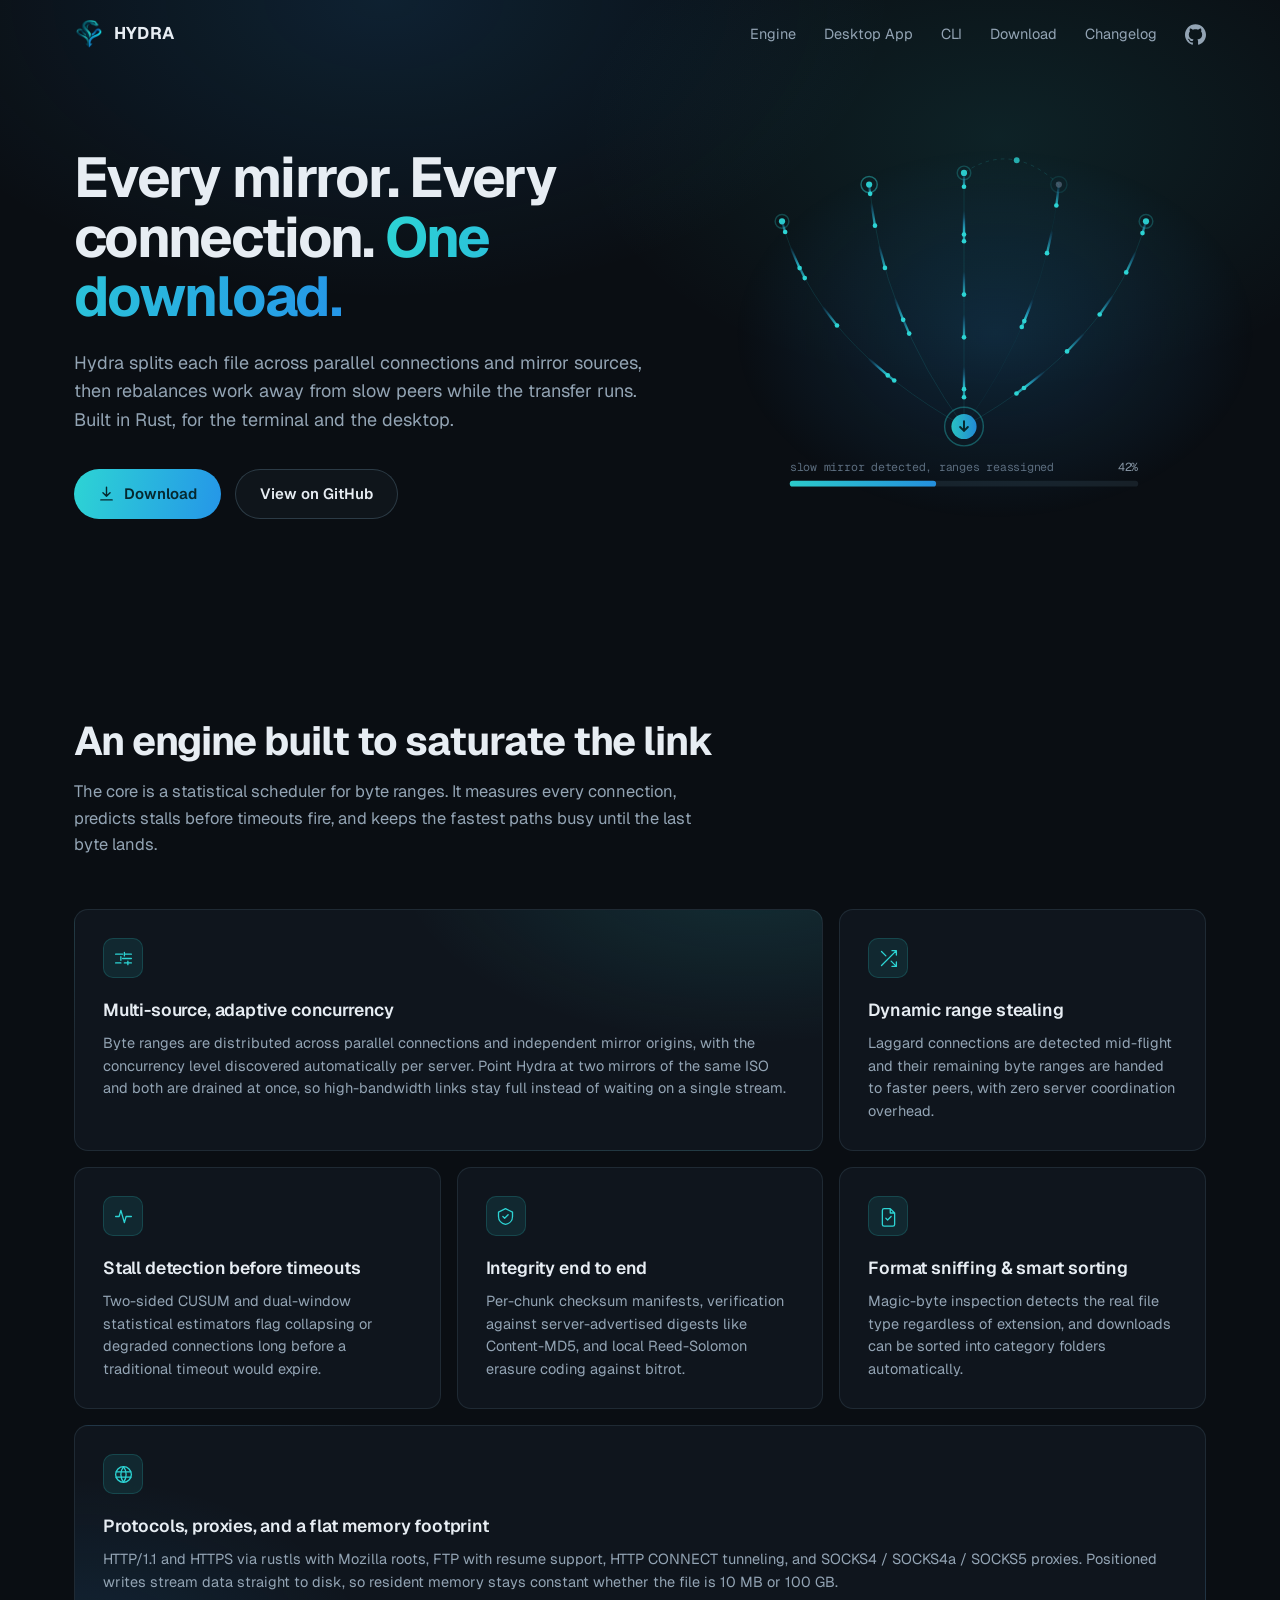
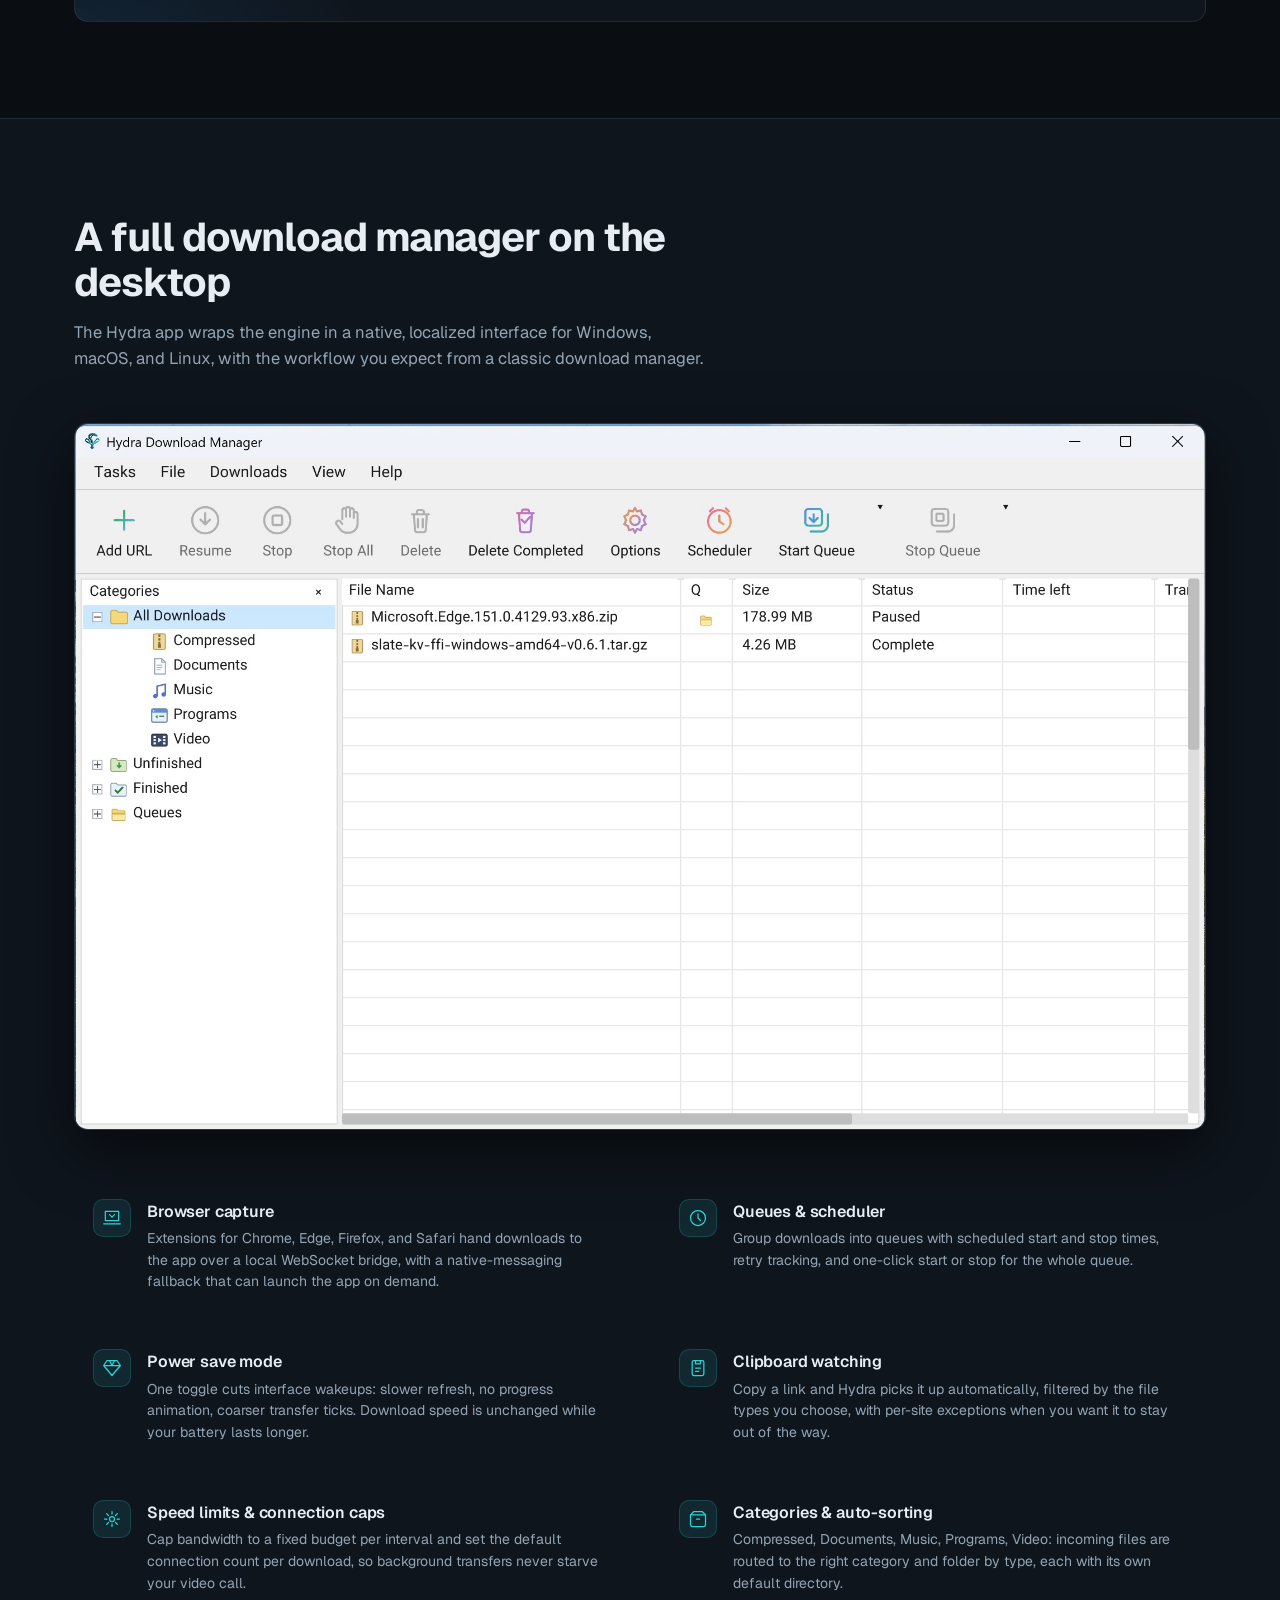
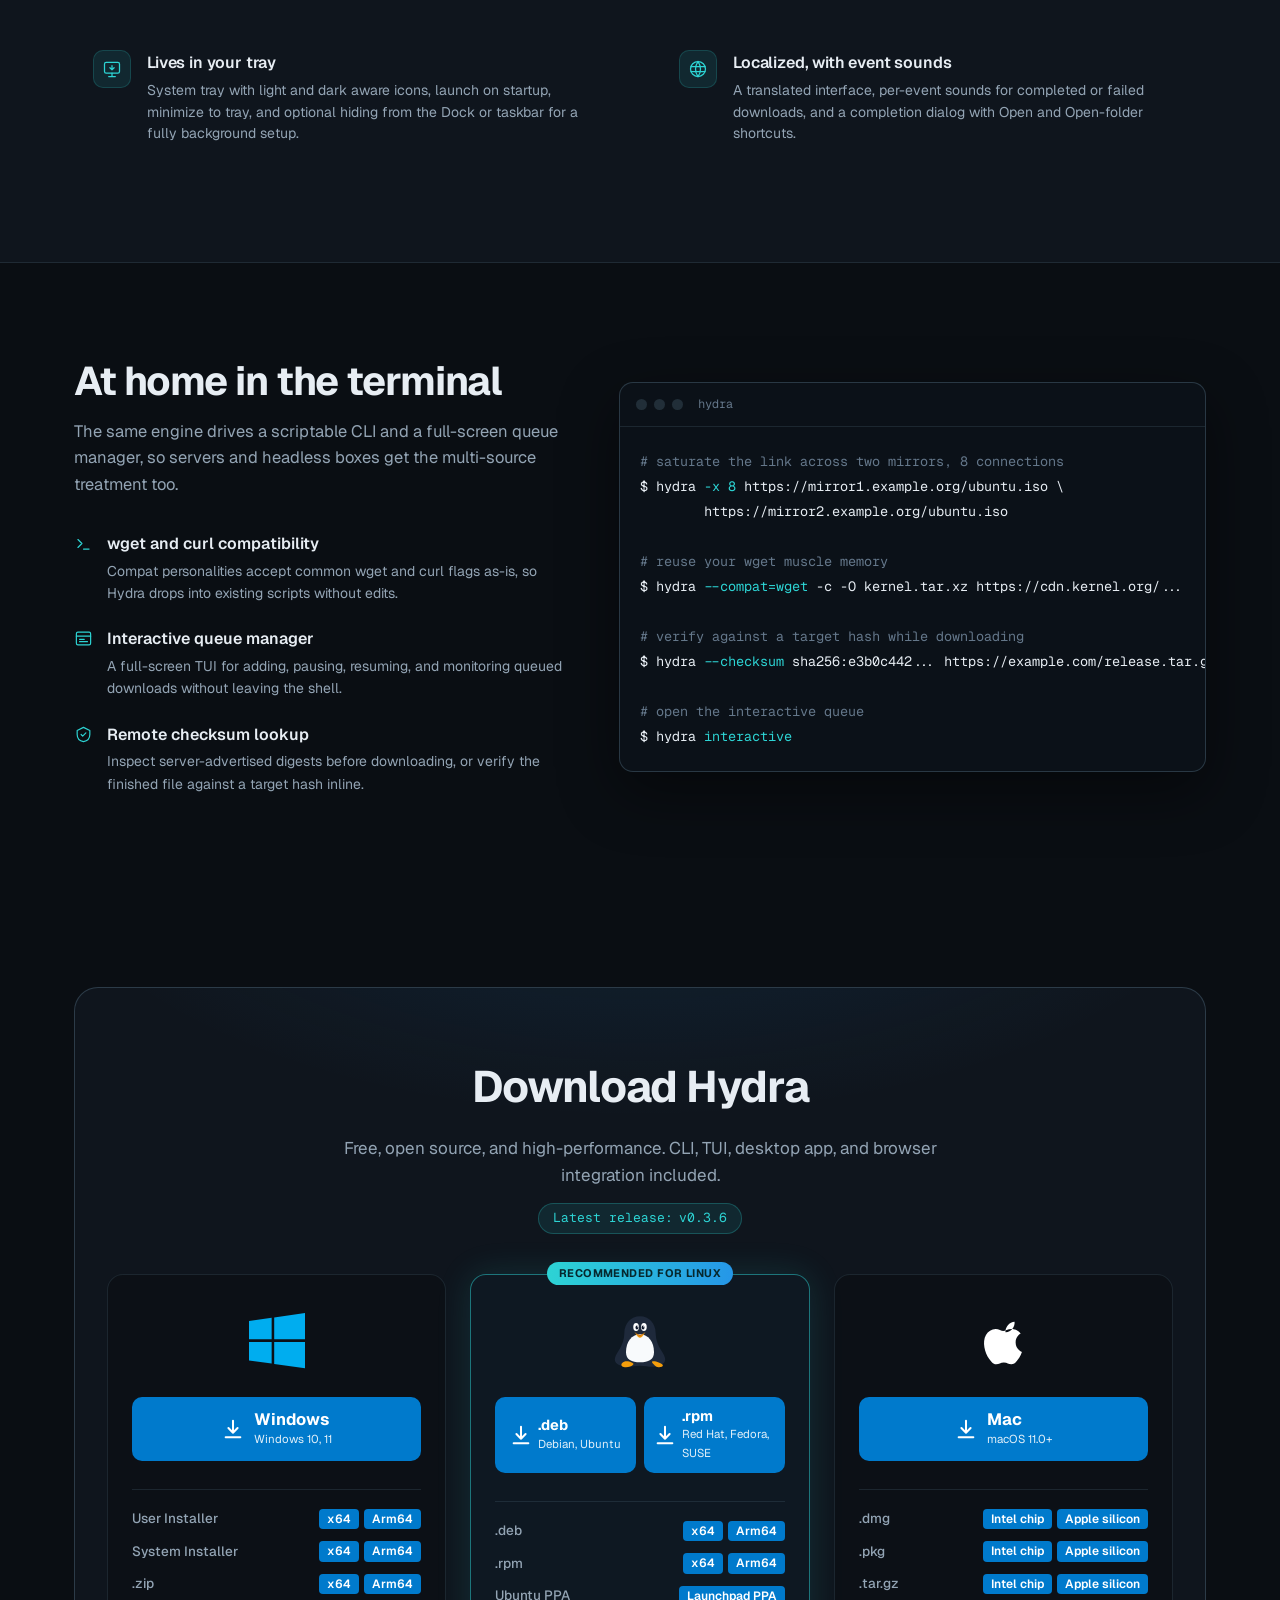
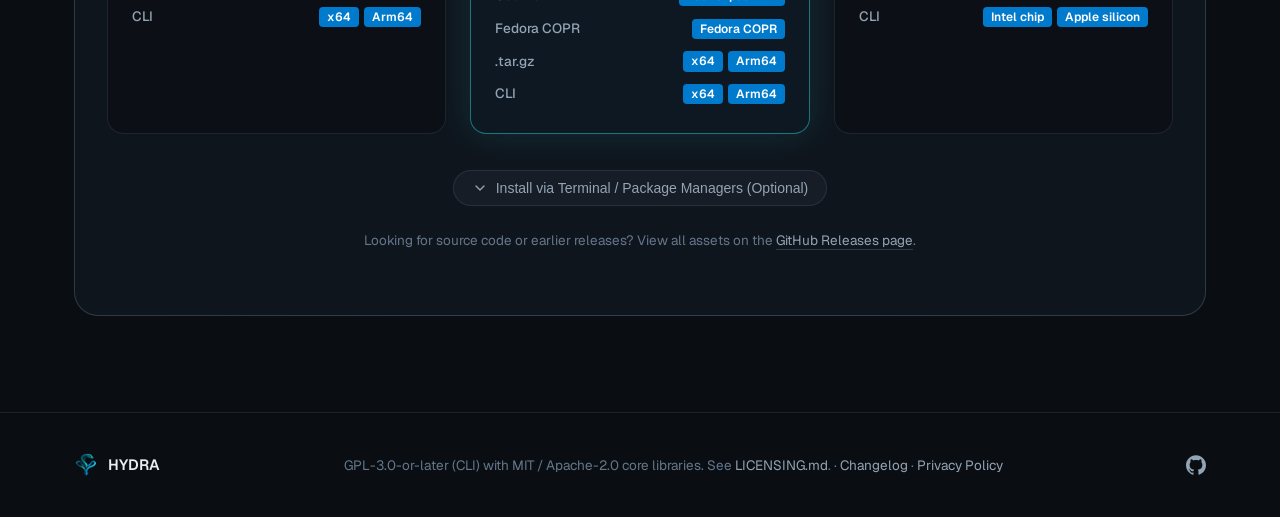
==== commit afb51866: "chore: add package manage and improve changelog" ====
--- a/docs/index.html
+++ b/docs/index.html
@@ -74,6 +74,24 @@
   .nav-gh { display: inline-flex; align-items: center; }
   .nav-gh svg { width: 21px; height: 21px; }
 
+  .nav-toggle {
+    display: none;
+    background: transparent;
+    border: 1px solid var(--line);
+    border-radius: 8px;
+    color: var(--text);
+    padding: 6px;
+    cursor: pointer;
+    align-items: center;
+    justify-content: center;
+    transition: background 0.15s ease, border-color 0.15s ease;
+  }
+  .nav-toggle:hover {
+    background: rgba(148, 197, 222, 0.08);
+    border-color: var(--line-strong);
+  }
+  .nav-toggle svg { width: 22px; height: 22px; }
+
   .btn {
     display: inline-flex; align-items: center; gap: 9px;
     font-weight: 600; font-size: 15px; white-space: nowrap;
@@ -400,6 +418,12 @@
   .foot-social a:hover { color: var(--text); }
   .foot-social svg { width: 20px; height: 20px; }
 
+  .tab-repo-links {
+    margin-top: 14px; font-size: 13px; color: var(--text-dim); text-align: center;
+  }
+  .tab-repo-links a { color: var(--accent); text-decoration: none; font-weight: 500; }
+  .tab-repo-links a:hover { text-decoration: underline; }
+
   @media (max-width: 900px) {
     section { padding: 64px 0; }
     .hero { padding: 116px 0 64px; }
@@ -409,9 +433,75 @@
     .gui-grid { grid-template-columns: 1fr; gap: 8px; }
     .cli-grid { grid-template-columns: 1fr; gap: 40px; }
     .vscode-dl-grid { grid-template-columns: 1fr; }
-    .nav-links { gap: 18px; }
-    .nav-links .nav-hide-sm { display: none; }
     .dl-card { padding: 48px 20px; }
+  }
+
+  @media (max-width: 768px) {
+    .nav-toggle { display: flex; }
+    .nav-links {
+      display: none;
+      position: absolute;
+      top: 68px;
+      left: 0;
+      right: 0;
+      background: rgba(10, 14, 19, 0.96);
+      backdrop-filter: blur(20px);
+      -webkit-backdrop-filter: blur(20px);
+      border-bottom: 1px solid var(--line-strong);
+      flex-direction: column;
+      align-items: stretch;
+      padding: 16px 24px 24px;
+      gap: 12px;
+      box-shadow: 0 20px 40px rgba(0, 0, 0, 0.6);
+    }
+    .nav-links.open { display: flex; }
+    .nav-links a {
+      font-size: 15.5px;
+      padding: 10px 0;
+      border-bottom: 1px solid rgba(148, 197, 222, 0.08);
+      display: flex;
+      align-items: center;
+      justify-content: space-between;
+    }
+    .nav-links a:last-child { border-bottom: none; }
+    .nav-gh { justify-content: flex-start; gap: 8px; }
+    .nav-gh::after { content: "GitHub Repository"; font-weight: 500; font-size: 15px; }
+
+    .sec-head h2 { font-size: 26px; }
+    .sec-head p { font-size: 15px; }
+  }
+
+  @media (max-width: 540px) {
+    .wrap { padding: 0 16px; }
+    .hero { padding: 92px 0 44px; }
+    .hero h1 { font-size: clamp(28px, 8.5vw, 36px); }
+    .hero p { font-size: 15.5px; margin-top: 14px; }
+    .hero-ctas { flex-direction: column; width: 100%; gap: 10px; }
+    .hero-ctas .btn { width: 100%; justify-content: center; padding: 13px 20px; }
+
+    .dual-btn { flex-direction: column; width: 100%; gap: 10px; }
+    .vscode-btn-primary { width: 100%; justify-content: center; }
+
+    .matrix-row { flex-direction: column; align-items: flex-start; gap: 6px; }
+    .pill-group { justify-content: flex-start; width: 100%; flex-wrap: wrap; }
+    .row-label { font-size: 13px; font-weight: 600; color: var(--text); }
+
+    .cell { padding: 20px 16px; }
+    .gui-item { padding: 14px 10px; gap: 12px; }
+    .gui-item .ico { width: 34px; height: 34px; }
+    .gui-item h3 { font-size: 15px; }
+    .gui-item p { font-size: 13.5px; }
+
+    .dl-card { padding: 32px 14px; border-radius: 18px; }
+    .dl-card h2 { font-size: 26px; }
+    .dl-card > p.dl-subtitle { font-size: 15px; }
+
+    .terminal-opt-btn { width: 100%; justify-content: center; font-size: 13px; padding: 10px 14px; }
+    .tab-row { flex-wrap: wrap; gap: 6px; justify-content: flex-start; }
+    .tab { padding: 6px 12px; font-size: 12.5px; }
+    .cmd { padding: 12px 14px; gap: 8px; }
+    .cmd code { font-size: 11.5px; }
+    .term pre { font-size: 12px; padding: 16px 14px; }
   }
 </style>
 </head>
@@ -425,16 +515,22 @@
       <img src="logo.png" alt="Hydra logo" width="30" height="30">
       HYDRA
     </a>
-    <div class="nav-links">
-      <a href="#engine" class="nav-hide-sm">Engine</a>
-      <a href="#app" class="nav-hide-sm">Desktop App</a>
-      <a href="#cli" class="nav-hide-sm">CLI</a>
+    <div class="nav-links" id="nav-links">
+      <a href="#engine">Engine</a>
+      <a href="#app">Desktop App</a>
+      <a href="#cli">CLI</a>
       <a href="#download">Download</a>
-      <a href="changelog.html" class="nav-hide-sm">Changelog</a>
+      <a href="changelog.html">Changelog</a>
       <a class="nav-gh" href="https://github.com/ja7ad/hydra" aria-label="Hydra on GitHub">
         <svg viewBox="0 0 24 24" fill="currentColor" aria-hidden="true"><path d="M12 .297c-6.63 0-12 5.373-12 12 0 5.303 3.438 9.8 8.205 11.385.6.113.82-.258.82-.577 0-.285-.01-1.04-.015-2.04-3.338.724-4.042-1.61-4.042-1.61C4.422 18.07 3.633 17.7 3.633 17.7c-1.087-.744.084-.729.084-.729 1.205.084 1.838 1.236 1.838 1.236 1.07 1.835 2.809 1.305 3.495.998.108-.776.417-1.305.76-1.605-2.665-.3-5.466-1.332-5.466-5.93 0-1.31.465-2.38 1.235-3.22-.135-.303-.54-1.523.105-3.176 0 0 1.005-.322 3.3 1.23.96-.267 1.98-.399 3-.405 1.02.006 2.04.138 3 .405 2.28-1.552 3.285-1.23 3.285-1.23.645 1.653.24 2.873.12 3.176.765.84 1.23 1.91 1.23 3.22 0 4.61-2.805 5.625-5.475 5.92.42.36.81 1.096.81 2.22 0 1.606-.015 2.896-.015 3.286 0 .315.21.69.825.57C20.565 22.092 24 17.592 24 12.297c0-6.627-5.373-12-12-12"/></svg>
       </a>
     </div>
+    <button class="nav-toggle" id="nav-toggle" aria-label="Toggle navigation menu" aria-expanded="false">
+      <svg viewBox="0 0 24 24" fill="none" stroke="currentColor" stroke-width="2" stroke-linecap="round" stroke-linejoin="round" aria-hidden="true">
+        <path id="nav-toggle-icon-open" d="M4 6h16M4 12h16M4 18h16"/>
+        <path id="nav-toggle-icon-close" d="M18 6L6 18M6 6l12 12" style="display:none;"/>
+      </svg>
+    </button>
   </div>
 </nav>
 
@@ -727,6 +823,18 @@
               </div>
             </div>
             <div class="matrix-row">
+              <span class="row-label">Ubuntu PPA</span>
+              <div class="pill-group">
+                <a class="pill" href="https://launchpad.net/~sonycore/+archive/ubuntu/hydra" target="_blank" rel="noopener">Launchpad PPA</a>
+              </div>
+            </div>
+            <div class="matrix-row">
+              <span class="row-label">Fedora COPR</span>
+              <div class="pill-group">
+                <a class="pill" href="https://copr.fedorainfracloud.org/coprs/sonycore/hydra/" target="_blank" rel="noopener">Fedora COPR</a>
+              </div>
+            </div>
+            <div class="matrix-row">
               <span class="row-label">.tar.gz</span>
               <div class="pill-group">
                 <a class="pill" data-asset="linux-x64-tar" href="https://github.com/ja7ad/hydra/releases/download/v0.3.6/hydra-0.3.6-linux-amd64.tar.gz">x64</a>
@@ -803,6 +911,8 @@
         <div class="install-tabs hidden" id="install-tabs-box">
           <div class="tab-row" role="tablist" aria-label="Install command by platform">
             <button class="tab active" role="tab" aria-selected="true" data-target="cmd-unix">macOS / Linux</button>
+            <button class="tab" role="tab" aria-selected="false" data-target="cmd-ppa">Ubuntu PPA</button>
+            <button class="tab" role="tab" aria-selected="false" data-target="cmd-copr">Fedora COPR</button>
             <button class="tab" role="tab" aria-selected="false" data-target="cmd-brew">Homebrew</button>
             <button class="tab" role="tab" aria-selected="false" data-target="cmd-win">Windows</button>
           </div>
@@ -812,6 +922,18 @@
               <svg viewBox="0 0 24 24" fill="none" stroke="currentColor" stroke-width="1.5" stroke-linecap="round" stroke-linejoin="round" aria-hidden="true"><rect x="8" y="8" width="13" height="13" rx="2"/><path d="M16 8V6a2 2 0 00-2-2H5a2 2 0 00-2 2v9a2 2 0 002 2h2"/></svg>
             </button>
           </div>
+          <div class="cmd" id="cmd-ppa">
+            <code><b>sudo add-apt-repository</b> ppa:sonycore/hydra &amp;&amp; <b>sudo apt update</b> &amp;&amp; <b>sudo apt install</b> hydra</code>
+            <button class="copy" aria-label="Copy install command" data-copy="sudo add-apt-repository ppa:sonycore/hydra &amp;&amp; sudo apt update &amp;&amp; sudo apt install hydra">
+              <svg viewBox="0 0 24 24" fill="none" stroke="currentColor" stroke-width="1.5" stroke-linecap="round" stroke-linejoin="round" aria-hidden="true"><rect x="8" y="8" width="13" height="13" rx="2"/><path d="M16 8V6a2 2 0 00-2-2H5a2 2 0 00-2 2v9a2 2 0 002 2h2"/></svg>
+            </button>
+          </div>
+          <div class="cmd" id="cmd-copr">
+            <code><b>sudo dnf copr enable</b> sonycore/hydra &amp;&amp; <b>sudo dnf install</b> hydra</code>
+            <button class="copy" aria-label="Copy install command" data-copy="sudo dnf copr enable sonycore/hydra &amp;&amp; sudo dnf install hydra">
+              <svg viewBox="0 0 24 24" fill="none" stroke="currentColor" stroke-width="1.5" stroke-linecap="round" stroke-linejoin="round" aria-hidden="true"><rect x="8" y="8" width="13" height="13" rx="2"/><path d="M16 8V6a2 2 0 00-2-2H5a2 2 0 00-2 2v9a2 2 0 002 2h2"/></svg>
+            </button>
+          </div>
           <div class="cmd" id="cmd-brew">
             <code><b>brew</b> install ja7ad/tap/hydra</code>
             <button class="copy" aria-label="Copy install command" data-copy="brew install ja7ad/tap/hydra">
@@ -824,6 +946,11 @@
               <svg viewBox="0 0 24 24" fill="none" stroke="currentColor" stroke-width="1.5" stroke-linecap="round" stroke-linejoin="round" aria-hidden="true"><rect x="8" y="8" width="13" height="13" rx="2"/><path d="M16 8V6a2 2 0 00-2-2H5a2 2 0 00-2 2v9a2 2 0 002 2h2"/></svg>
             </button>
           </div>
+          <p class="tab-repo-links">
+            Repositories: 
+            <a href="https://launchpad.net/~sonycore/+archive/ubuntu/hydra" target="_blank" rel="noopener">Launchpad Ubuntu PPA</a> · 
+            <a href="https://copr.fedorainfracloud.org/coprs/sonycore/hydra/" target="_blank" rel="noopener">Fedora COPR</a>
+          </p>
         </div>
       </div>
 
@@ -848,17 +975,76 @@
 </footer>
 
 <script>
+  // Scroll Sentinel and Mobile Menu Navigation Toggle
   const nav = document.getElementById("nav");
+  const navLinks = document.getElementById("nav-links");
+  const navToggle = document.getElementById("nav-toggle");
+  const iconOpen = document.getElementById("nav-toggle-icon-open");
+  const iconClose = document.getElementById("nav-toggle-icon-close");
+
   new IntersectionObserver(([e]) => nav.classList.toggle("scrolled", !e.isIntersecting))
     .observe(document.getElementById("top-sentinel"));
 
+  if (navToggle && navLinks) {
+    navToggle.addEventListener("click", () => {
+      const isOpen = navLinks.classList.toggle("open");
+      navToggle.setAttribute("aria-expanded", isOpen ? "true" : "false");
+      if (iconOpen && iconClose) {
+        iconOpen.style.display = isOpen ? "none" : "block";
+        iconClose.style.display = isOpen ? "block" : "none";
+      }
+    });
+
+    navLinks.querySelectorAll("a").forEach((link) => {
+      link.addEventListener("click", () => {
+        navLinks.classList.remove("open");
+        navToggle.setAttribute("aria-expanded", "false");
+        if (iconOpen && iconClose) {
+          iconOpen.style.display = "block";
+          iconClose.style.display = "none";
+        }
+      });
+    });
+  }
+
+  // Terminal Download Section Toggle
+  const terminalDlToggle = document.getElementById("terminal-dl-toggle");
+  const installTabsBox = document.getElementById("install-tabs-box");
+  if (terminalDlToggle && installTabsBox) {
+    terminalDlToggle.addEventListener("click", () => {
+      const isHidden = installTabsBox.classList.toggle("hidden");
+      terminalDlToggle.classList.toggle("open", !isHidden);
+      terminalDlToggle.setAttribute("aria-expanded", isHidden ? "false" : "true");
+    });
+  }
+
+  // Install Command Tabs
   document.querySelectorAll(".tab").forEach((tab) => {
     tab.addEventListener("click", () => {
       document.querySelectorAll(".tab").forEach((t) => { t.classList.remove("active"); t.setAttribute("aria-selected", "false"); });
       document.querySelectorAll(".cmd").forEach((c) => c.classList.remove("active"));
       tab.classList.add("active");
       tab.setAttribute("aria-selected", "true");
-      document.getElementById(tab.dataset.target).classList.add("active");
+      const targetCmd = document.getElementById(tab.dataset.target);
+      if (targetCmd) targetCmd.classList.add("active");
+    });
+  });
+
+  // Copy to Clipboard Buttons with UI feedback
+  document.querySelectorAll(".copy").forEach((btn) => {
+    btn.addEventListener("click", async () => {
+      const textToCopy = btn.dataset.copy;
+      if (!textToCopy) return;
+      try {
+        await navigator.clipboard.writeText(textToCopy);
+        const originalSVG = btn.innerHTML;
+        btn.innerHTML = `<svg viewBox="0 0 24 24" fill="none" stroke="var(--accent)" stroke-width="2" stroke-linecap="round" stroke-linejoin="round"><polyline points="20 6 9 17 4 12"/></svg>`;
+        setTimeout(() => {
+          btn.innerHTML = originalSVG;
+        }, 2000);
+      } catch (err) {
+        console.error("Failed to copy:", err);
+      }
     });
   });
 
@@ -1076,16 +1262,6 @@
     }
   })();
 
-  document.querySelectorAll(".copy").forEach((btn) => {
-    btn.addEventListener("click", async () => {
-      try {
-        await navigator.clipboard.writeText(btn.dataset.copy);
-        btn.style.color = "var(--accent)";
-        setTimeout(() => { btn.style.color = ""; }, 1200);
-      } catch (_) {  }
-    });
-  });
-
   // OS Auto-Detection & Highlighting
   (() => {
     const ua = navigator.userAgent || "";
@@ -1096,26 +1272,6 @@
 
     const card = document.getElementById(`card-${os}`);
     if (card) card.classList.add("highlighted");
-  })();
-
-  // Optional Terminal Install Command Toggle
-  (() => {
-    const btn = document.getElementById("terminal-dl-toggle");
-    const box = document.getElementById("install-tabs-box");
-    if (btn && box) {
-      btn.addEventListener("click", () => {
-        const isHidden = box.classList.contains("hidden");
-        if (isHidden) {
-          box.classList.remove("hidden");
-          btn.classList.add("open");
-          btn.setAttribute("aria-expanded", "true");
-        } else {
-          box.classList.add("hidden");
-          btn.classList.remove("open");
-          btn.setAttribute("aria-expanded", "false");
-        }
-      });
-    }
   })();
 
   // Live Release & Download Asset Resolver from GitHub API
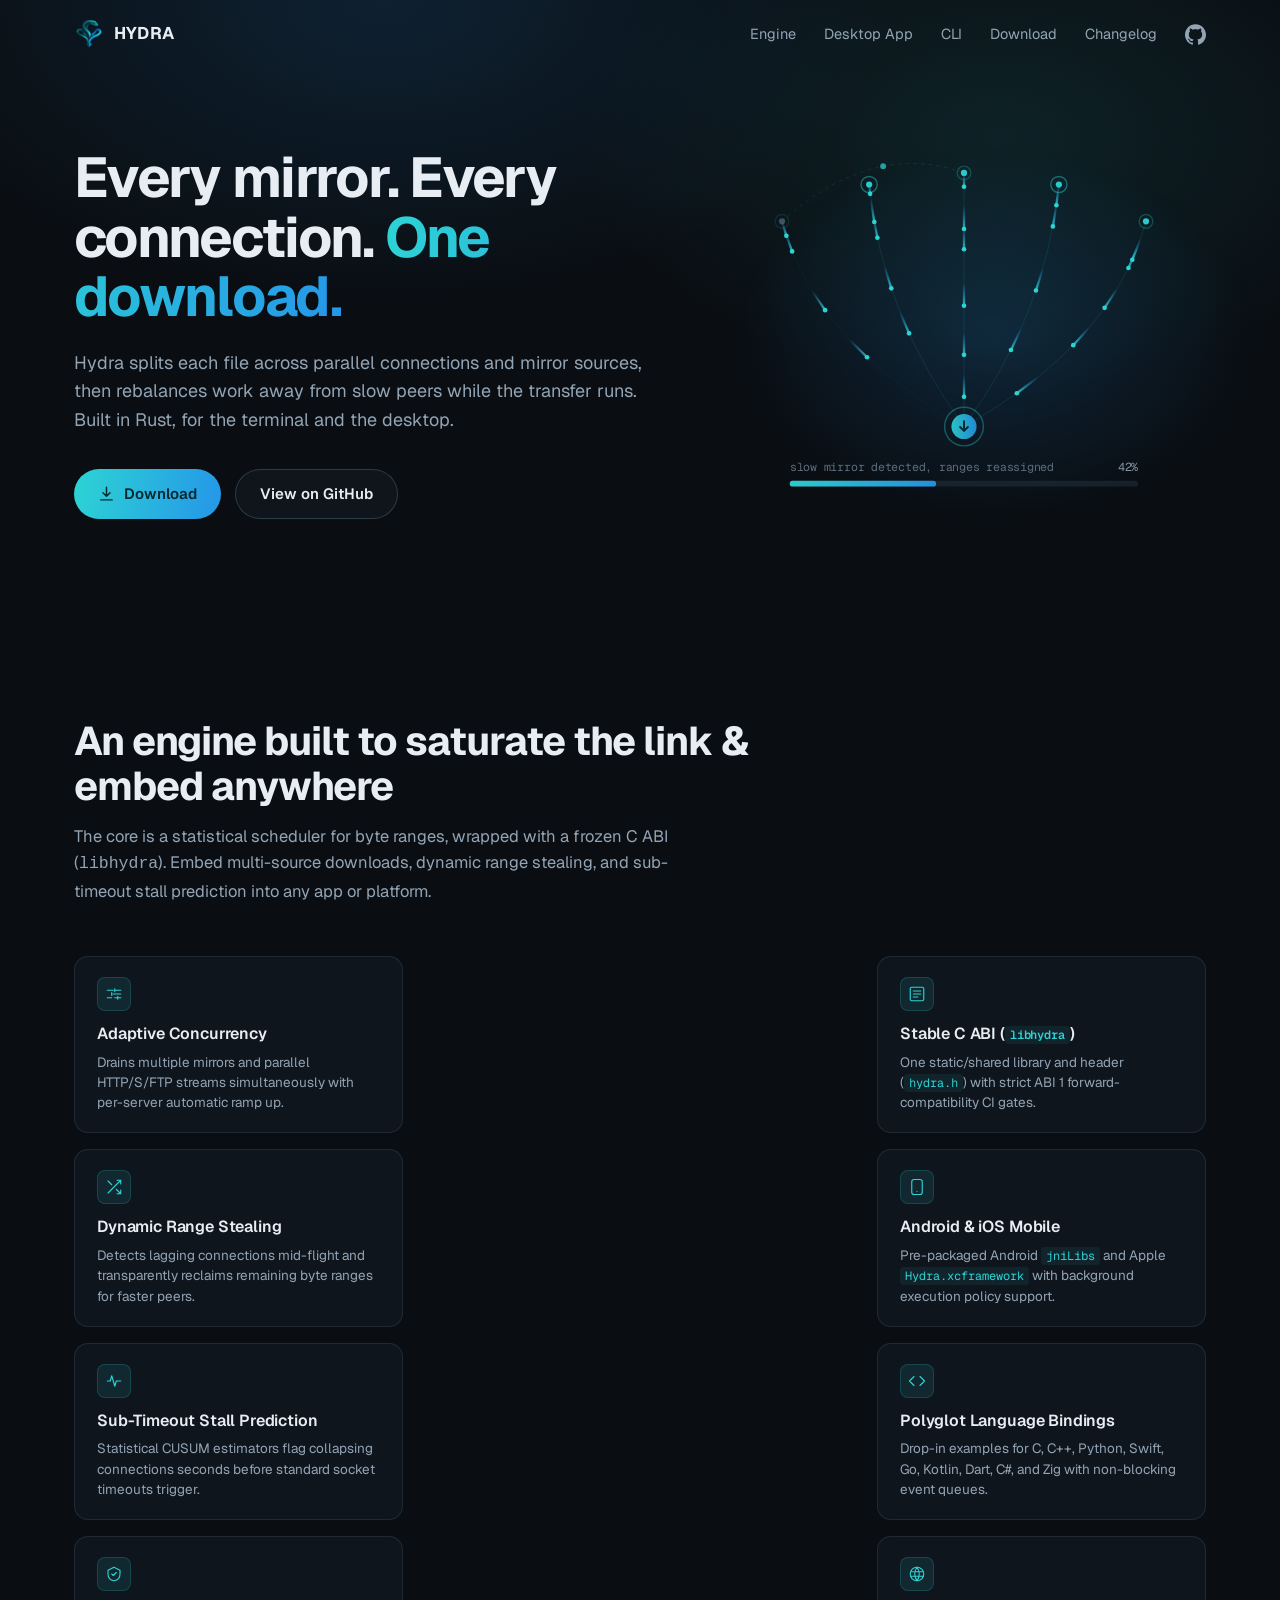
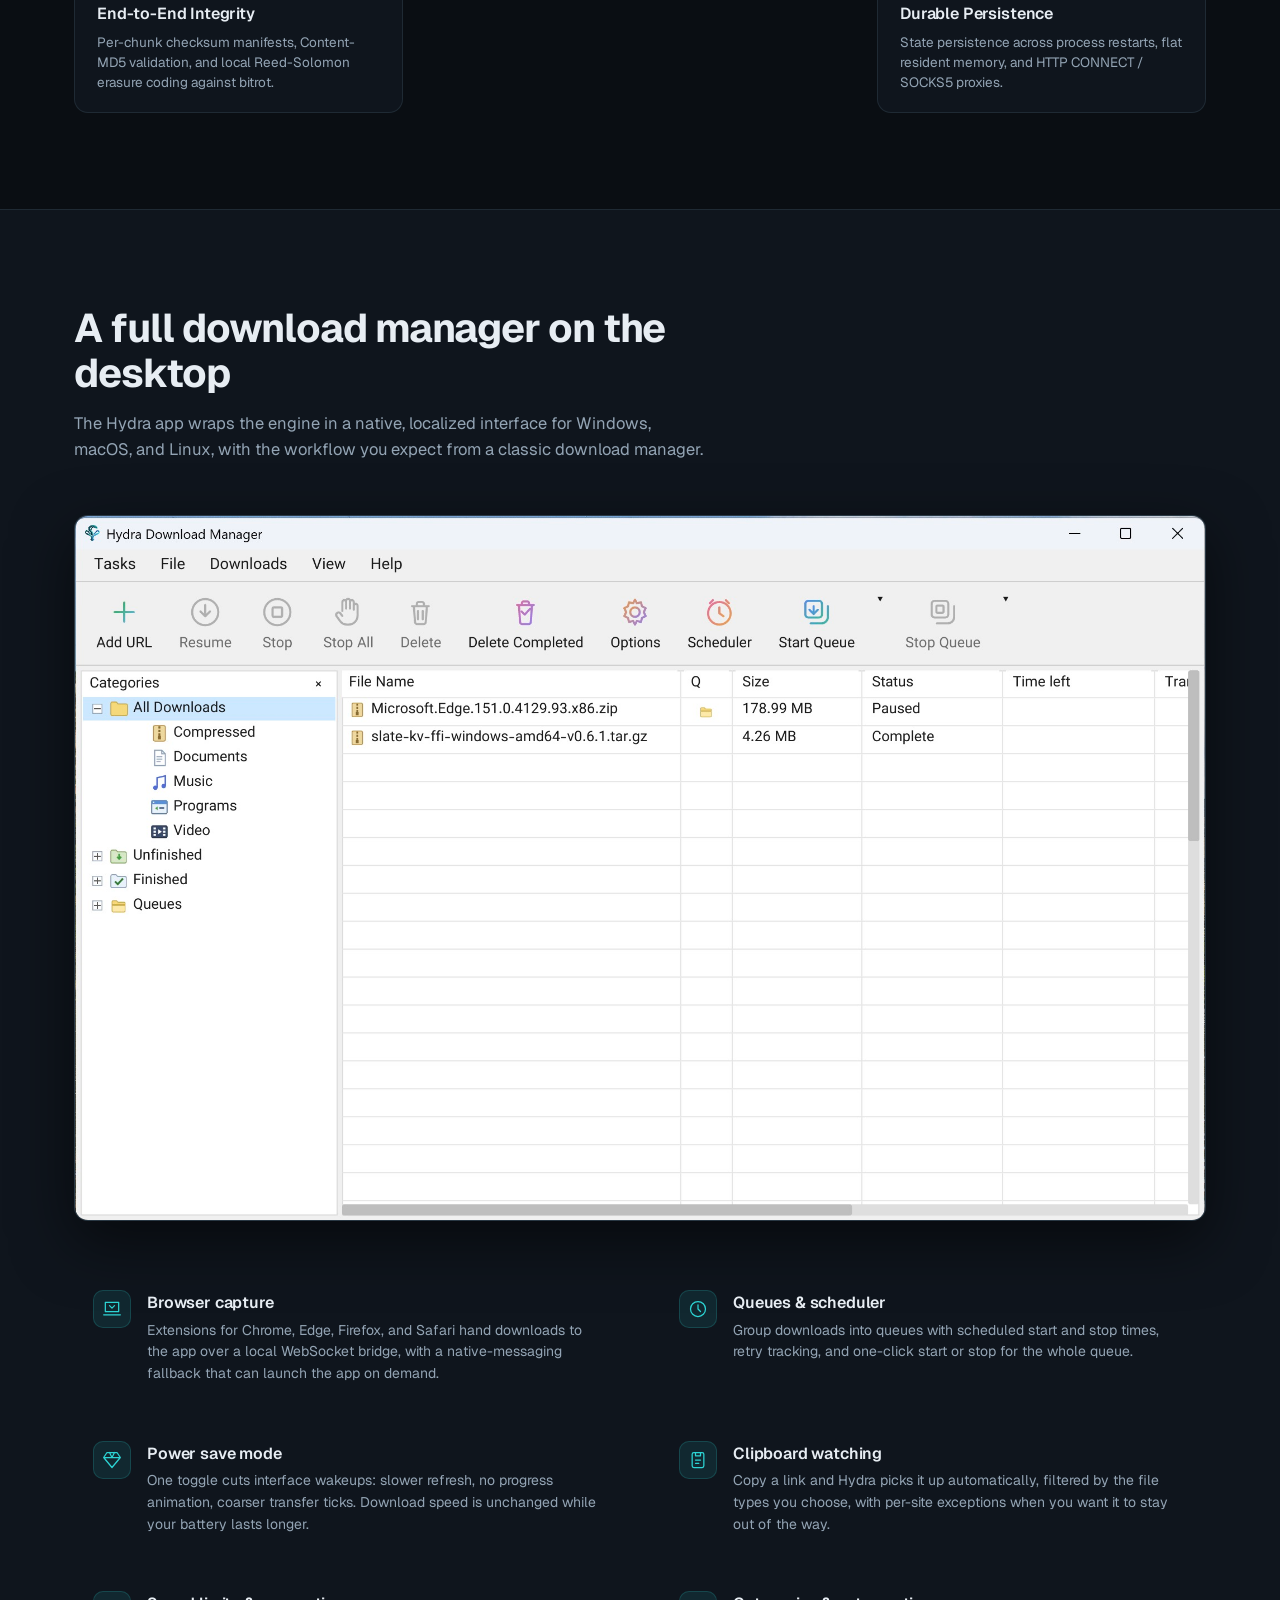
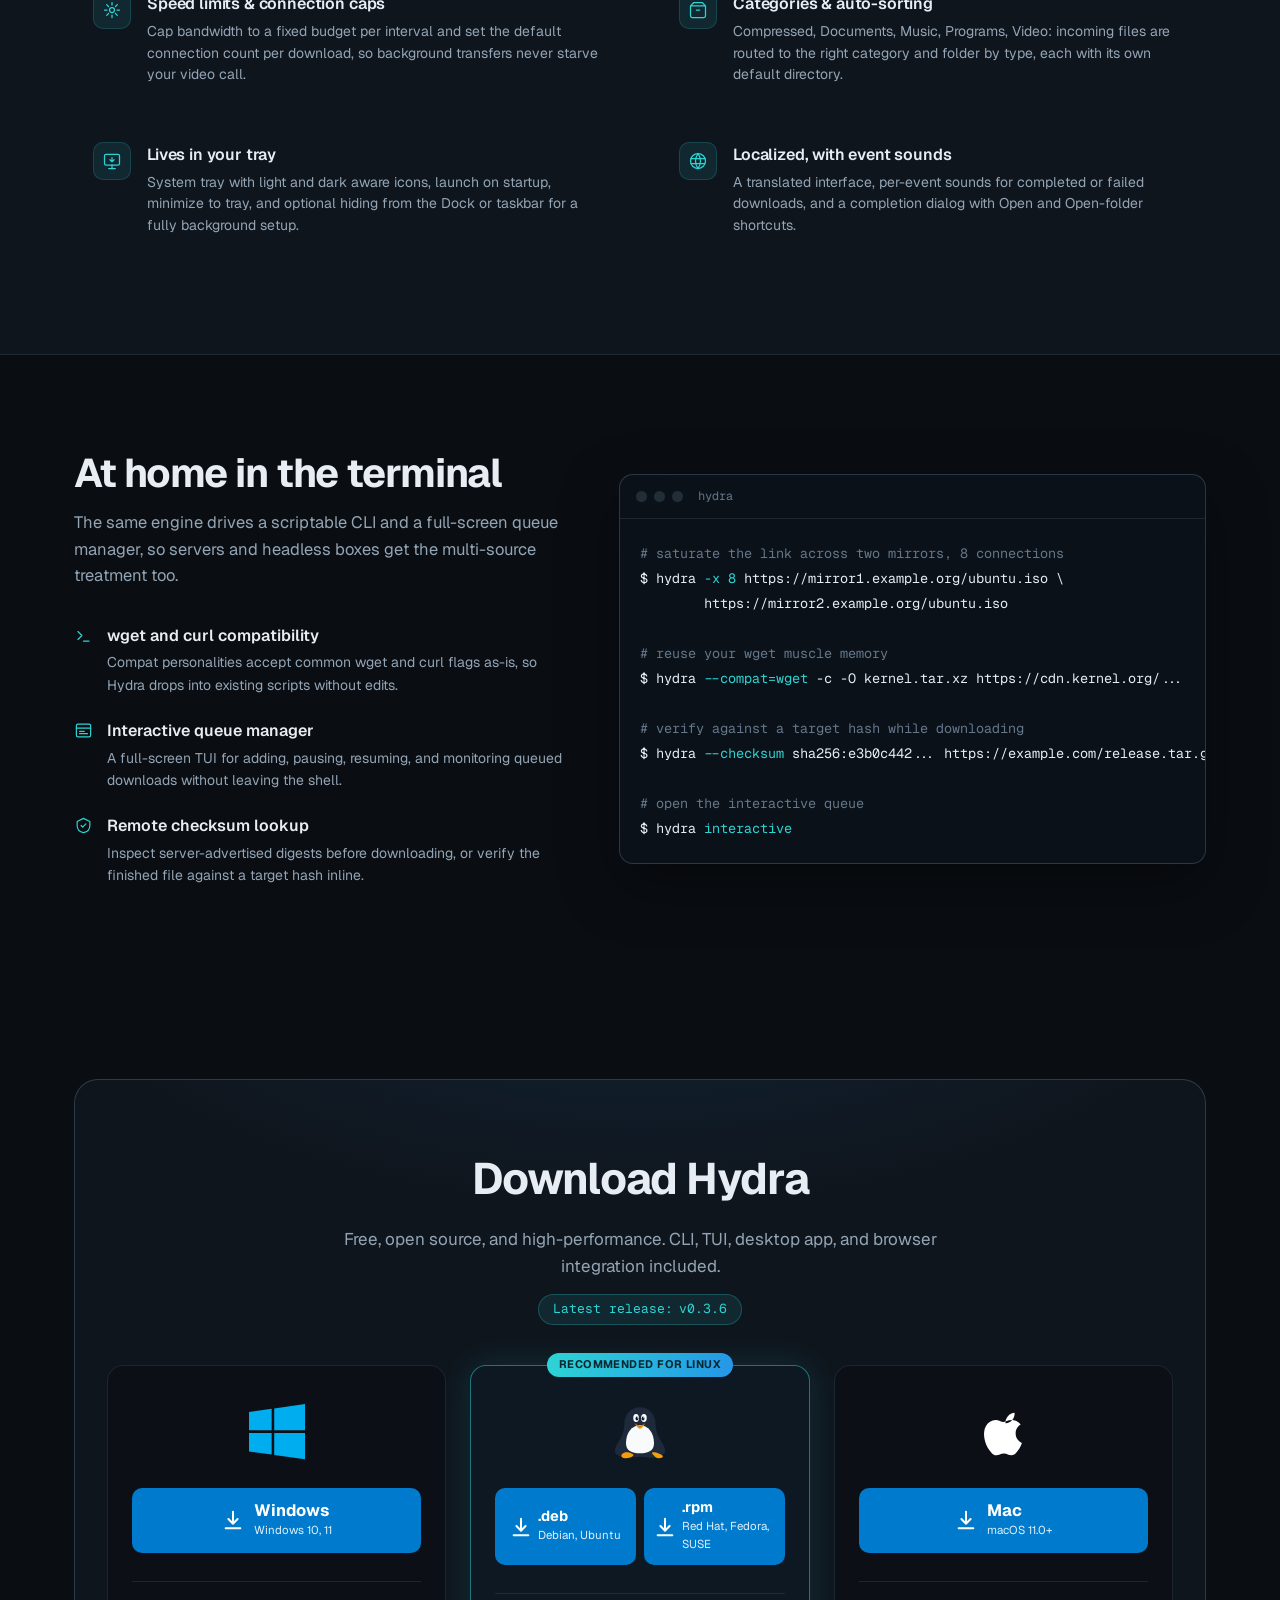
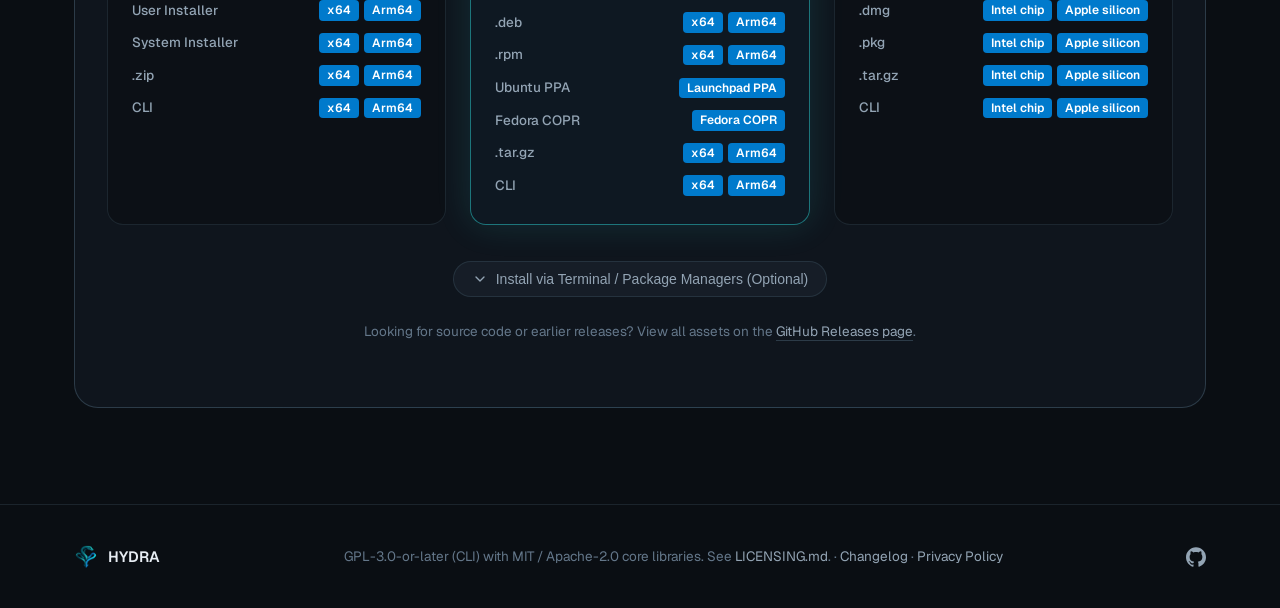
==== commit b77be0b1: "chore: improved engine cards" ====
--- a/docs/index.html
+++ b/docs/index.html
@@ -167,39 +167,68 @@
   }
   .sec-head p { margin-top: 14px; color: var(--text-dim); font-size: 16.5px; max-width: 58ch; }
 
-  .bento {
-    display: grid; grid-template-columns: repeat(3, 1fr); gap: 16px;
-  }
-  .cell {
+  .ico {
+    width: 38px; height: 38px; border-radius: 10px;
+    display: flex; align-items: center; justify-content: center;
+    background: rgba(45, 212, 212, 0.1);
+    border: 1px solid rgba(45, 212, 212, 0.18);
+    margin-bottom: 14px; flex: none;
+  }
+  .ico svg { width: 20px; height: 20px; stroke: var(--accent); }
+
+  /* Engine Showcase - 3 Column Layout with Center Canvas */
+  .engine-showcase {
+    display: grid;
+    grid-template-columns: minmax(0, 1fr) minmax(0, 1.32fr) minmax(0, 1fr);
+    gap: 20px;
+    align-items: stretch;
+  }
+  .engine-col {
+    display: flex;
+    flex-direction: column;
+    gap: 16px;
+    justify-content: space-between;
+  }
+  .engine-card {
     border: 1px solid var(--line);
     border-radius: var(--radius);
     background: var(--bg-raised);
-    padding: 28px;
-    transition: border-color 0.2s ease;
-  }
-  .cell:hover { border-color: var(--line-strong); }
-  .cell-wide { grid-column: span 2; }
-  .cell-full { grid-column: 1 / -1; }
-  .cell-tint-a {
-    background:
-      radial-gradient(500px 260px at 90% -20%, rgba(45, 212, 212, 0.14), transparent 70%),
-      var(--bg-raised);
-  }
-  .cell-tint-b {
-    background:
-      radial-gradient(420px 260px at 0% 120%, rgba(37, 150, 232, 0.13), transparent 70%),
-      var(--bg-raised);
-  }
-  .ico {
-    width: 40px; height: 40px; border-radius: 10px;
-    display: flex; align-items: center; justify-content: center;
-    background: rgba(45, 212, 212, 0.1);
-    border: 1px solid rgba(45, 212, 212, 0.18);
-    margin-bottom: 18px; flex: none;
-  }
-  .ico svg { width: 21px; height: 21px; stroke: var(--accent); }
-  .cell h3 { font-size: 17.5px; font-weight: 600; letter-spacing: -0.01em; }
-  .cell p { margin-top: 8px; font-size: 14.5px; color: var(--text-dim); line-height: 1.55; }
+    padding: 20px 22px;
+    display: flex;
+    flex-direction: column;
+    justify-content: center;
+    flex: 1;
+    transition: border-color 0.2s ease, transform 0.2s ease, box-shadow 0.2s ease;
+  }
+  .engine-card:hover {
+    border-color: var(--line-strong);
+    transform: translateY(-2px);
+    box-shadow: 0 8px 24px rgba(0, 0, 0, 0.4);
+  }
+  .engine-card .ico { margin-bottom: 10px; width: 34px; height: 34px; border-radius: 8px; }
+  .engine-card .ico svg { width: 18px; height: 18px; }
+  .engine-card h3 { font-size: 16px; font-weight: 600; letter-spacing: -0.01em; color: var(--text); }
+  .engine-card p { margin-top: 5px; font-size: 13.5px; color: var(--text-dim); line-height: 1.5; }
+  .engine-card code {
+    font-family: var(--font-mono); font-size: 12px; color: var(--accent);
+    background: rgba(45, 212, 212, 0.08); padding: 1px 5px; border-radius: 4px;
+  }
+
+  .engine-col-center {
+    display: flex;
+    align-items: stretch;
+    justify-content: center;
+    position: relative;
+    width: 100%;
+    height: 100%;
+    min-height: 520px;
+  }
+  #engine-canvas {
+    display: block;
+    width: 100%;
+    height: 100%;
+    background: transparent;
+  }
 
   .gui { background: var(--bg-raised); border-top: 1px solid var(--line); border-bottom: 1px solid var(--line); }
   .gui-screenshot-wrap {
@@ -424,12 +453,25 @@
   .tab-repo-links a { color: var(--accent); text-decoration: none; font-weight: 500; }
   .tab-repo-links a:hover { text-decoration: underline; }
 
+  @media (max-width: 1060px) {
+    .engine-showcase {
+      grid-template-columns: 1fr;
+      gap: 20px;
+    }
+    .engine-col-center {
+      display: none !important;
+    }
+    .engine-col {
+      display: grid;
+      grid-template-columns: 1fr 1fr;
+      gap: 14px;
+    }
+  }
+
   @media (max-width: 900px) {
     section { padding: 64px 0; }
     .hero { padding: 116px 0 64px; }
     .hero-grid { grid-template-columns: 1fr; gap: 48px; }
-    .bento { grid-template-columns: 1fr; }
-    .cell-wide { grid-column: auto; }
     .gui-grid { grid-template-columns: 1fr; gap: 8px; }
     .cli-grid { grid-template-columns: 1fr; gap: 40px; }
     .vscode-dl-grid { grid-template-columns: 1fr; }
@@ -479,6 +521,10 @@
     .hero-ctas { flex-direction: column; width: 100%; gap: 10px; }
     .hero-ctas .btn { width: 100%; justify-content: center; padding: 13px 20px; }
 
+    .engine-col {
+      grid-template-columns: 1fr;
+    }
+
     .dual-btn { flex-direction: column; width: 100%; gap: 10px; }
     .vscode-btn-primary { width: 100%; justify-content: center; }
 
@@ -558,39 +604,62 @@
 <section id="engine">
   <div class="wrap">
     <div class="sec-head">
-      <h2>An engine built to saturate the link</h2>
-      <p>The core is a statistical scheduler for byte ranges. It measures every connection, predicts stalls before timeouts fire, and keeps the fastest paths busy until the last byte lands.</p>
+      <h2>An engine built to saturate the link &amp; embed anywhere</h2>
+      <p>The core is a statistical scheduler for byte ranges, wrapped with a frozen C ABI (<code>libhydra</code>). Embed multi-source downloads, dynamic range stealing, and sub-timeout stall prediction into any app or platform.</p>
     </div>
-    <div class="bento">
-      <div class="cell cell-wide cell-tint-a">
-        <div class="ico"><svg viewBox="0 0 24 24" fill="none" stroke-width="1.5" stroke-linecap="round" stroke-linejoin="round" aria-hidden="true"><path d="M21 17h-8m8-10h-8m-2 0H3m18 5H11m-2 5H3M13 5v4m-4 1v4m8 1v4"/></svg></div>
-        <h3>Multi-source, adaptive concurrency</h3>
-        <p>Byte ranges are distributed across parallel connections and independent mirror origins, with the concurrency level discovered automatically per server. Point Hydra at two mirrors of the same ISO and both are drained at once, so high-bandwidth links stay full instead of waiting on a single stream.</p>
+
+    <div class="engine-showcase">
+      <!-- Left Column: Core Engine Features -->
+      <div class="engine-col engine-col-left">
+        <div class="engine-card">
+          <div class="ico"><svg viewBox="0 0 24 24" fill="none" stroke-width="1.5" stroke-linecap="round" stroke-linejoin="round" aria-hidden="true"><path d="M21 17h-8m8-10h-8m-2 0H3m18 5H11m-2 5H3M13 5v4m-4 1v4m8 1v4"/></svg></div>
+          <h3>Adaptive Concurrency</h3>
+          <p>Drains multiple mirrors and parallel HTTP/S/FTP streams simultaneously with per-server automatic ramp up.</p>
+        </div>
+        <div class="engine-card">
+          <div class="ico"><svg viewBox="0 0 24 24" fill="none" stroke-width="1.5" stroke-linecap="round" stroke-linejoin="round" aria-hidden="true"><path d="M16 3h5v5M4 20L21 3M21 16v5h-5M15 15l6 6M4 4l5 5"/></svg></div>
+          <h3>Dynamic Range Stealing</h3>
+          <p>Detects lagging connections mid-flight and transparently reclaims remaining byte ranges for faster peers.</p>
+        </div>
+        <div class="engine-card">
+          <div class="ico"><svg viewBox="0 0 24 24" fill="none" stroke-width="1.5" stroke-linecap="round" stroke-linejoin="round" aria-hidden="true"><path d="M3 12h4l2-7 4 14 2-7h6"/></svg></div>
+          <h3>Sub-Timeout Stall Prediction</h3>
+          <p>Statistical CUSUM estimators flag collapsing connections seconds before standard socket timeouts trigger.</p>
+        </div>
+        <div class="engine-card">
+          <div class="ico"><svg viewBox="0 0 24 24" fill="none" stroke-width="1.5" stroke-linecap="round" stroke-linejoin="round" aria-hidden="true"><path d="M12 3l8 4v5c0 4.5-3.2 8.2-8 9-4.8-.8-8-4.5-8-9V7l8-4z M9 12l2 2 4-4"/></svg></div>
+          <h3>End-to-End Integrity</h3>
+          <p>Per-chunk checksum manifests, Content-MD5 validation, and local Reed-Solomon erasure coding against bitrot.</p>
+        </div>
       </div>
-      <div class="cell">
-        <div class="ico"><svg viewBox="0 0 24 24" fill="none" stroke-width="1.5" stroke-linecap="round" stroke-linejoin="round" aria-hidden="true"><path d="M16 3h5v5M4 20L21 3M21 16v5h-5M15 15l6 6M4 4l5 5"/></svg></div>
-        <h3>Dynamic range stealing</h3>
-        <p>Laggard connections are detected mid-flight and their remaining byte ranges are handed to faster peers, with zero server coordination overhead.</p>
+
+      <!-- Center Column: Interactive Canvas Hub -->
+      <div class="engine-col-center">
+        <canvas id="engine-canvas" role="img" aria-label="Interactive architecture diagram of Hydra engine core connected to feature cards"></canvas>
       </div>
-      <div class="cell">
-        <div class="ico"><svg viewBox="0 0 24 24" fill="none" stroke-width="1.5" stroke-linecap="round" stroke-linejoin="round" aria-hidden="true"><path d="M3 12h4l2-7 4 14 2-7h6"/></svg></div>
-        <h3>Stall detection before timeouts</h3>
-        <p>Two-sided CUSUM and dual-window statistical estimators flag collapsing or degraded connections long before a traditional timeout would expire.</p>
-      </div>
-      <div class="cell">
-        <div class="ico"><svg viewBox="0 0 24 24" fill="none" stroke-width="1.5" stroke-linecap="round" stroke-linejoin="round" aria-hidden="true"><path d="M12 3l8 4v5c0 4.5-3.2 8.2-8 9-4.8-.8-8-4.5-8-9V7l8-4z M9 12l2 2 4-4"/></svg></div>
-        <h3>Integrity end to end</h3>
-        <p>Per-chunk checksum manifests, verification against server-advertised digests like Content-MD5, and local Reed-Solomon erasure coding against bitrot.</p>
-      </div>
-      <div class="cell">
-        <div class="ico"><svg viewBox="0 0 24 24" fill="none" stroke-width="1.5" stroke-linecap="round" stroke-linejoin="round" aria-hidden="true"><path d="M14 3v5h5M5 21V5a2 2 0 012-2h7l5 5v13a2 2 0 01-2 2H7a2 2 0 01-2-2zM9 14l2 2 4-4"/></svg></div>
-        <h3>Format sniffing &amp; smart sorting</h3>
-        <p>Magic-byte inspection detects the real file type regardless of extension, and downloads can be sorted into category folders automatically.</p>
-      </div>
-      <div class="cell cell-full cell-tint-b">
-        <div class="ico"><svg viewBox="0 0 24 24" fill="none" stroke-width="1.5" stroke-linecap="round" stroke-linejoin="round" aria-hidden="true"><circle cx="12" cy="12" r="9"/><path d="M3.6 9h16.8M3.6 15h16.8M12 3a15 15 0 010 18M12 3a15 15 0 000 18"/></svg></div>
-        <h3>Protocols, proxies, and a flat memory footprint</h3>
-        <p>HTTP/1.1 and HTTPS via rustls with Mozilla roots, FTP with resume support, HTTP CONNECT tunneling, and SOCKS4 / SOCKS4a / SOCKS5 proxies. Positioned writes stream data straight to disk, so resident memory stays constant whether the file is 10 MB or 100 GB.</p>
+
+      <!-- Right Column: FFI & Cross-Platform Embedding -->
+      <div class="engine-col engine-col-right">
+        <div class="engine-card">
+          <div class="ico"><svg viewBox="0 0 24 24" fill="none" stroke-width="1.5" stroke-linecap="round" stroke-linejoin="round" aria-hidden="true"><rect x="3" y="3" width="18" height="18" rx="2"/><path d="M7 8h10M7 12h10M7 16h6"/></svg></div>
+          <h3>Stable C ABI (<code>libhydra</code>)</h3>
+          <p>One static/shared library and header (<code>hydra.h</code>) with strict ABI 1 forward-compatibility CI gates.</p>
+        </div>
+        <div class="engine-card">
+          <div class="ico"><svg viewBox="0 0 24 24" fill="none" stroke-width="1.5" stroke-linecap="round" stroke-linejoin="round" aria-hidden="true"><rect x="5" y="2" width="14" height="20" rx="3"/><path d="M12 18h.01"/></svg></div>
+          <h3>Android &amp; iOS Mobile</h3>
+          <p>Pre-packaged Android <code>jniLibs</code> and Apple <code>Hydra.xcframework</code> with background execution policy support.</p>
+        </div>
+        <div class="engine-card">
+          <div class="ico"><svg viewBox="0 0 24 24" fill="none" stroke-width="1.5" stroke-linecap="round" stroke-linejoin="round" aria-hidden="true"><path d="M16 18l6-6-6-6M8 6l-6 6 6 6"/></svg></div>
+          <h3>Polyglot Language Bindings</h3>
+          <p>Drop-in examples for C, C++, Python, Swift, Go, Kotlin, Dart, C#, and Zig with non-blocking event queues.</p>
+        </div>
+        <div class="engine-card">
+          <div class="ico"><svg viewBox="0 0 24 24" fill="none" stroke-width="1.5" stroke-linecap="round" stroke-linejoin="round" aria-hidden="true"><circle cx="12" cy="12" r="9"/><path d="M3.6 9h16.8M3.6 15h16.8M12 3a15 15 0 010 18M12 3a15 15 0 000 18"/></svg></div>
+          <h3>Durable Persistence</h3>
+          <p>State persistence across process restarts, flat resident memory, and HTTP CONNECT / SOCKS5 proxies.</p>
+        </div>
       </div>
     </div>
   </div>
@@ -1274,6 +1343,329 @@
     if (card) card.classList.add("highlighted");
   })();
 
+  // Engine Architecture & Connected Conduits Canvas Animation
+  (() => {
+    const canvas = document.getElementById("engine-canvas");
+    if (!canvas) return;
+    const ctx = canvas.getContext("2d");
+    const reduce = window.matchMedia("(prefers-reduced-motion: reduce)").matches;
+
+    const TEAL = "45, 212, 212";
+    const BLUE = "37, 150, 232";
+
+    // Load Hydra Logo
+    const logoImg = new Image();
+    logoImg.src = "logo.png";
+    let logoLoaded = false;
+    logoImg.onload = () => { logoLoaded = true; };
+
+    // 4 Conduits on Left (Connecting to 4 Left Feature Cards)
+    const leftConduits = [0, 1, 2, 3].map((idx) => ({
+      idx,
+      speed: 1.0 + (idx % 2) * 0.25,
+      particles: [
+        { t: 0.1 },
+        { t: 0.55 }
+      ]
+    }));
+
+    // 4 Conduits on Right (Connecting to 4 Right Feature Cards)
+    const rightConduits = [0, 1, 2, 3].map((idx) => ({
+      idx,
+      speed: 1.1 + ((idx + 1) % 2) * 0.2,
+      particles: [
+        { t: 0.25 },
+        { t: 0.75 }
+      ]
+    }));
+
+    let scale = 1, W = 460, H = 540;
+    const resize = () => {
+      const dpr = Math.min(window.devicePixelRatio || 1, 2);
+      const rect = canvas.getBoundingClientRect();
+      W = rect.width || 460;
+      H = rect.height || 540;
+      canvas.width = W * dpr;
+      canvas.height = H * dpr;
+      scale = dpr;
+      if (reduce) drawEngineFrame(0);
+    };
+
+    const cubicPoint = (p0, p1, p2, p3, t) => {
+      const a = 1 - t;
+      const a2 = a * a;
+      const a3 = a2 * a;
+      const t2 = t * t;
+      const t3 = t2 * t;
+      return {
+        x: a3 * p0.x + 3 * a2 * t * p1.x + 3 * a * t2 * p2.x + t3 * p3.x,
+        y: a3 * p0.y + 3 * a2 * t * p1.y + 3 * a * t2 * p2.y + t3 * p3.y
+      };
+    };
+
+    function drawEngineFrame(now) {
+      const canvasRect = canvas.getBoundingClientRect();
+      if (!canvasRect.width || !canvasRect.height) return;
+      const curW = canvasRect.width;
+      const curH = canvasRect.height;
+
+      ctx.setTransform(scale, 0, 0, scale, 0, 0);
+      ctx.clearRect(0, 0, curW, curH);
+
+      const cx = curW / 2;
+      const cy = curH / 2;
+      const coreRadius = 42;
+
+      // Query actual vertical centers of the 4 left feature cards
+      const leftCards = document.querySelectorAll(".engine-col-left .engine-card");
+      const yLeft = [];
+      leftCards.forEach((card, idx) => {
+        const cRect = card.getBoundingClientRect();
+        yLeft.push(cRect.top + cRect.height / 2 - canvasRect.top);
+      });
+      while (yLeft.length < 4) {
+        yLeft.push(curH * (0.125 + yLeft.length * 0.25));
+      }
+
+      // Query actual vertical centers of the 4 right feature cards
+      const rightCards = document.querySelectorAll(".engine-col-right .engine-card");
+      const yRight = [];
+      rightCards.forEach((card, idx) => {
+        const cRect = card.getBoundingClientRect();
+        yRight.push(cRect.top + cRect.height / 2 - canvasRect.top);
+      });
+      while (yRight.length < 4) {
+        yRight.push(curH * (0.125 + yRight.length * 0.25));
+      }
+
+      // Draw Left Conduits (4 Left Cards -> Hydra Logo)
+      for (const cond of leftConduits) {
+        const sy = yLeft[cond.idx];
+        const p0 = { x: 0, y: sy };
+        const p1 = { x: curW * 0.35, y: sy };
+        const p2 = { x: curW * 0.25, y: cy };
+        const p3 = { x: cx - coreRadius + 2, y: cy + (cond.idx - 1.5) * 8 };
+
+        // Base Conduit Glow Line
+        ctx.beginPath();
+        ctx.moveTo(p0.x, p0.y);
+        ctx.bezierCurveTo(p1.x, p1.y, p2.x, p2.y, p3.x, p3.y);
+        ctx.strokeStyle = `rgba(${TEAL}, 0.22)`;
+        ctx.lineWidth = 1.6;
+        ctx.stroke();
+
+        // Socket Indicator Pin at Left Card Border
+        const pulse = 0.5 + 0.5 * Math.sin(now / 400 + cond.idx);
+        ctx.beginPath();
+        ctx.arc(0, sy, 4, 0, Math.PI * 2);
+        ctx.fillStyle = `rgba(${TEAL}, 0.95)`;
+        ctx.fill();
+        ctx.beginPath();
+        ctx.arc(0, sy, 7 + pulse * 2, 0, Math.PI * 2);
+        ctx.strokeStyle = `rgba(${TEAL}, ${0.15 + pulse * 0.2})`;
+        ctx.lineWidth = 1.2;
+        ctx.stroke();
+
+        // Animated Flowing Packets (Left -> Center)
+        for (const p of cond.particles) {
+          const pt = cubicPoint(p0, p1, p2, p3, p.t);
+          const prevPt = cubicPoint(p0, p1, p2, p3, Math.max(0, p.t - 0.08));
+          const grad = ctx.createLinearGradient(prevPt.x, prevPt.y, pt.x, pt.y);
+          grad.addColorStop(0, `rgba(${BLUE}, 0)`);
+          grad.addColorStop(1, `rgba(${TEAL}, 0.95)`);
+          ctx.beginPath();
+          ctx.moveTo(prevPt.x, prevPt.y);
+          ctx.lineTo(pt.x, pt.y);
+          ctx.strokeStyle = grad;
+          ctx.lineWidth = 2.4;
+          ctx.lineCap = "round";
+          ctx.stroke();
+
+          ctx.beginPath();
+          ctx.arc(pt.x, pt.y, 2.4, 0, Math.PI * 2);
+          ctx.fillStyle = `rgba(${TEAL}, 1)`;
+          ctx.fill();
+        }
+      }
+
+      // Draw Right Conduits (Hydra Logo -> 4 Right Cards)
+      for (const cond of rightConduits) {
+        const sy = yRight[cond.idx];
+        const p0 = { x: cx + coreRadius - 2, y: cy + (cond.idx - 1.5) * 8 };
+        const p1 = { x: curW * 0.75, y: cy };
+        const p2 = { x: curW * 0.65, y: sy };
+        const p3 = { x: curW, y: sy };
+
+        // Base Conduit Glow Line
+        ctx.beginPath();
+        ctx.moveTo(p0.x, p0.y);
+        ctx.bezierCurveTo(p1.x, p1.y, p2.x, p2.y, p3.x, p3.y);
+        ctx.strokeStyle = `rgba(${BLUE}, 0.22)`;
+        ctx.lineWidth = 1.6;
+        ctx.stroke();
+
+        // Socket Indicator Pin at Right Card Border
+        const pulse = 0.5 + 0.5 * Math.sin(now / 400 + cond.idx + 2);
+        ctx.beginPath();
+        ctx.arc(curW, sy, 4, 0, Math.PI * 2);
+        ctx.fillStyle = `rgba(${BLUE}, 0.95)`;
+        ctx.fill();
+        ctx.beginPath();
+        ctx.arc(curW, sy, 7 + pulse * 2, 0, Math.PI * 2);
+        ctx.strokeStyle = `rgba(${BLUE}, ${0.15 + pulse * 0.2})`;
+        ctx.lineWidth = 1.2;
+        ctx.stroke();
+
+        // Animated Flowing Packets (Center -> Right)
+        for (const p of cond.particles) {
+          const pt = cubicPoint(p0, p1, p2, p3, p.t);
+          const prevPt = cubicPoint(p0, p1, p2, p3, Math.max(0, p.t - 0.08));
+          const grad = ctx.createLinearGradient(prevPt.x, prevPt.y, pt.x, pt.y);
+          grad.addColorStop(0, `rgba(${TEAL}, 0)`);
+          grad.addColorStop(1, `rgba(${BLUE}, 0.95)`);
+          ctx.beginPath();
+          ctx.moveTo(prevPt.x, prevPt.y);
+          ctx.lineTo(pt.x, pt.y);
+          ctx.strokeStyle = grad;
+          ctx.lineWidth = 2.4;
+          ctx.lineCap = "round";
+          ctx.stroke();
+
+          ctx.beginPath();
+          ctx.arc(pt.x, pt.y, 2.4, 0, Math.PI * 2);
+          ctx.fillStyle = `rgba(${BLUE}, 1)`;
+          ctx.fill();
+        }
+      }
+
+      // Draw Center Hydra Hub with Logo & Orbitals
+      const rot = (now / 3200) % (Math.PI * 2);
+
+      // Radial background glow
+      const aura = ctx.createRadialGradient(cx, cy, 10, cx, cy, coreRadius + 32);
+      aura.addColorStop(0, "rgba(45, 212, 212, 0.25)");
+      aura.addColorStop(0.6, "rgba(37, 150, 232, 0.09)");
+      aura.addColorStop(1, "rgba(9, 14, 20, 0)");
+      ctx.beginPath();
+      ctx.arc(cx, cy, coreRadius + 32, 0, Math.PI * 2);
+      ctx.fillStyle = aura;
+      ctx.fill();
+
+      // Outer Rotating Dashed Ring
+      ctx.save();
+      ctx.translate(cx, cy);
+      ctx.rotate(rot);
+      ctx.beginPath();
+      ctx.arc(0, 0, coreRadius + 15, 0, Math.PI * 2);
+      ctx.setLineDash([5, 7]);
+      ctx.strokeStyle = `rgba(${TEAL}, 0.45)`;
+      ctx.lineWidth = 1.5;
+      ctx.stroke();
+
+      // Orbital Node Beads
+      for (let i = 0; i < 4; i++) {
+        const ang = (i * Math.PI) / 2;
+        const bx = Math.cos(ang) * (coreRadius + 15);
+        const by = Math.sin(ang) * (coreRadius + 15);
+        ctx.beginPath();
+        ctx.arc(bx, by, 3, 0, Math.PI * 2);
+        ctx.fillStyle = `rgba(${TEAL}, 0.95)`;
+        ctx.fill();
+      }
+      ctx.restore();
+
+      // Inner Counter-Rotating Ring
+      ctx.save();
+      ctx.translate(cx, cy);
+      ctx.rotate(-rot * 0.8);
+      ctx.beginPath();
+      ctx.arc(0, 0, coreRadius + 7, 0, Math.PI * 2);
+      ctx.setLineDash([2, 5]);
+      ctx.strokeStyle = `rgba(${BLUE}, 0.35)`;
+      ctx.lineWidth = 1.2;
+      ctx.stroke();
+      ctx.restore();
+
+      // Center Circle Base Badge
+      ctx.beginPath();
+      ctx.arc(cx, cy, coreRadius, 0, Math.PI * 2);
+      const coreFill = ctx.createRadialGradient(cx, cy, 6, cx, cy, coreRadius);
+      coreFill.addColorStop(0, "rgba(20, 32, 46, 0.98)");
+      coreFill.addColorStop(1, "rgba(9, 14, 20, 0.98)");
+      ctx.fillStyle = coreFill;
+      ctx.fill();
+      ctx.strokeStyle = `rgba(${TEAL}, 0.7)`;
+      ctx.lineWidth = 2;
+      ctx.stroke();
+
+      // Draw Hydra Logo Image in Center
+      if (logoLoaded && logoImg.width > 0) {
+        const logoSize = 52;
+        ctx.drawImage(logoImg, cx - logoSize / 2, cy - logoSize / 2, logoSize, logoSize);
+      } else {
+        // Fallback Vector Logo
+        ctx.font = "bold 14px 'Geist', system-ui, sans-serif";
+        ctx.fillStyle = "#ffffff";
+        ctx.textAlign = "center";
+        ctx.fillText("HYDRA", cx, cy + 5);
+      }
+    }
+
+    function stepEngine(now, dt) {
+      // Step Left Conduits
+      for (const cond of leftConduits) {
+        for (const p of cond.particles) {
+          p.t += (dt / 1500) * cond.speed;
+          if (p.t >= 1) p.t = 0;
+        }
+      }
+
+      // Step Right Conduits
+      for (const cond of rightConduits) {
+        for (const p of cond.particles) {
+          p.t += (dt / 1500) * cond.speed;
+          if (p.t >= 1) p.t = 0;
+        }
+      }
+    }
+
+    let lastTime = 0, engineRafId = 0, engineRunning = false;
+    const engineLoop = (now) => {
+      const dt = Math.min(50, now - lastTime || 16);
+      lastTime = now;
+      stepEngine(now, dt);
+      drawEngineFrame(now);
+      if (engineRunning) engineRafId = requestAnimationFrame(engineLoop);
+    };
+
+    const startEngine = () => {
+      if (!engineRunning && !reduce) {
+        engineRunning = true;
+        lastTime = performance.now();
+        engineRafId = requestAnimationFrame(engineLoop);
+      }
+    };
+    const stopEngine = () => {
+      engineRunning = false;
+      cancelAnimationFrame(engineRafId);
+    };
+
+    new ResizeObserver(resize).observe(canvas);
+    window.addEventListener("resize", resize);
+    resize();
+
+    if (reduce) {
+      drawEngineFrame(0);
+    } else {
+      new IntersectionObserver(([e]) => (e.isIntersecting ? startEngine() : stopEngine())).observe(canvas);
+      document.addEventListener("visibilitychange", () =>
+        document.hidden ? stopEngine() : startEngine()
+      );
+    }
+  })();
+
+
+
   // Live Release & Download Asset Resolver from GitHub API
   (async () => {
     try {
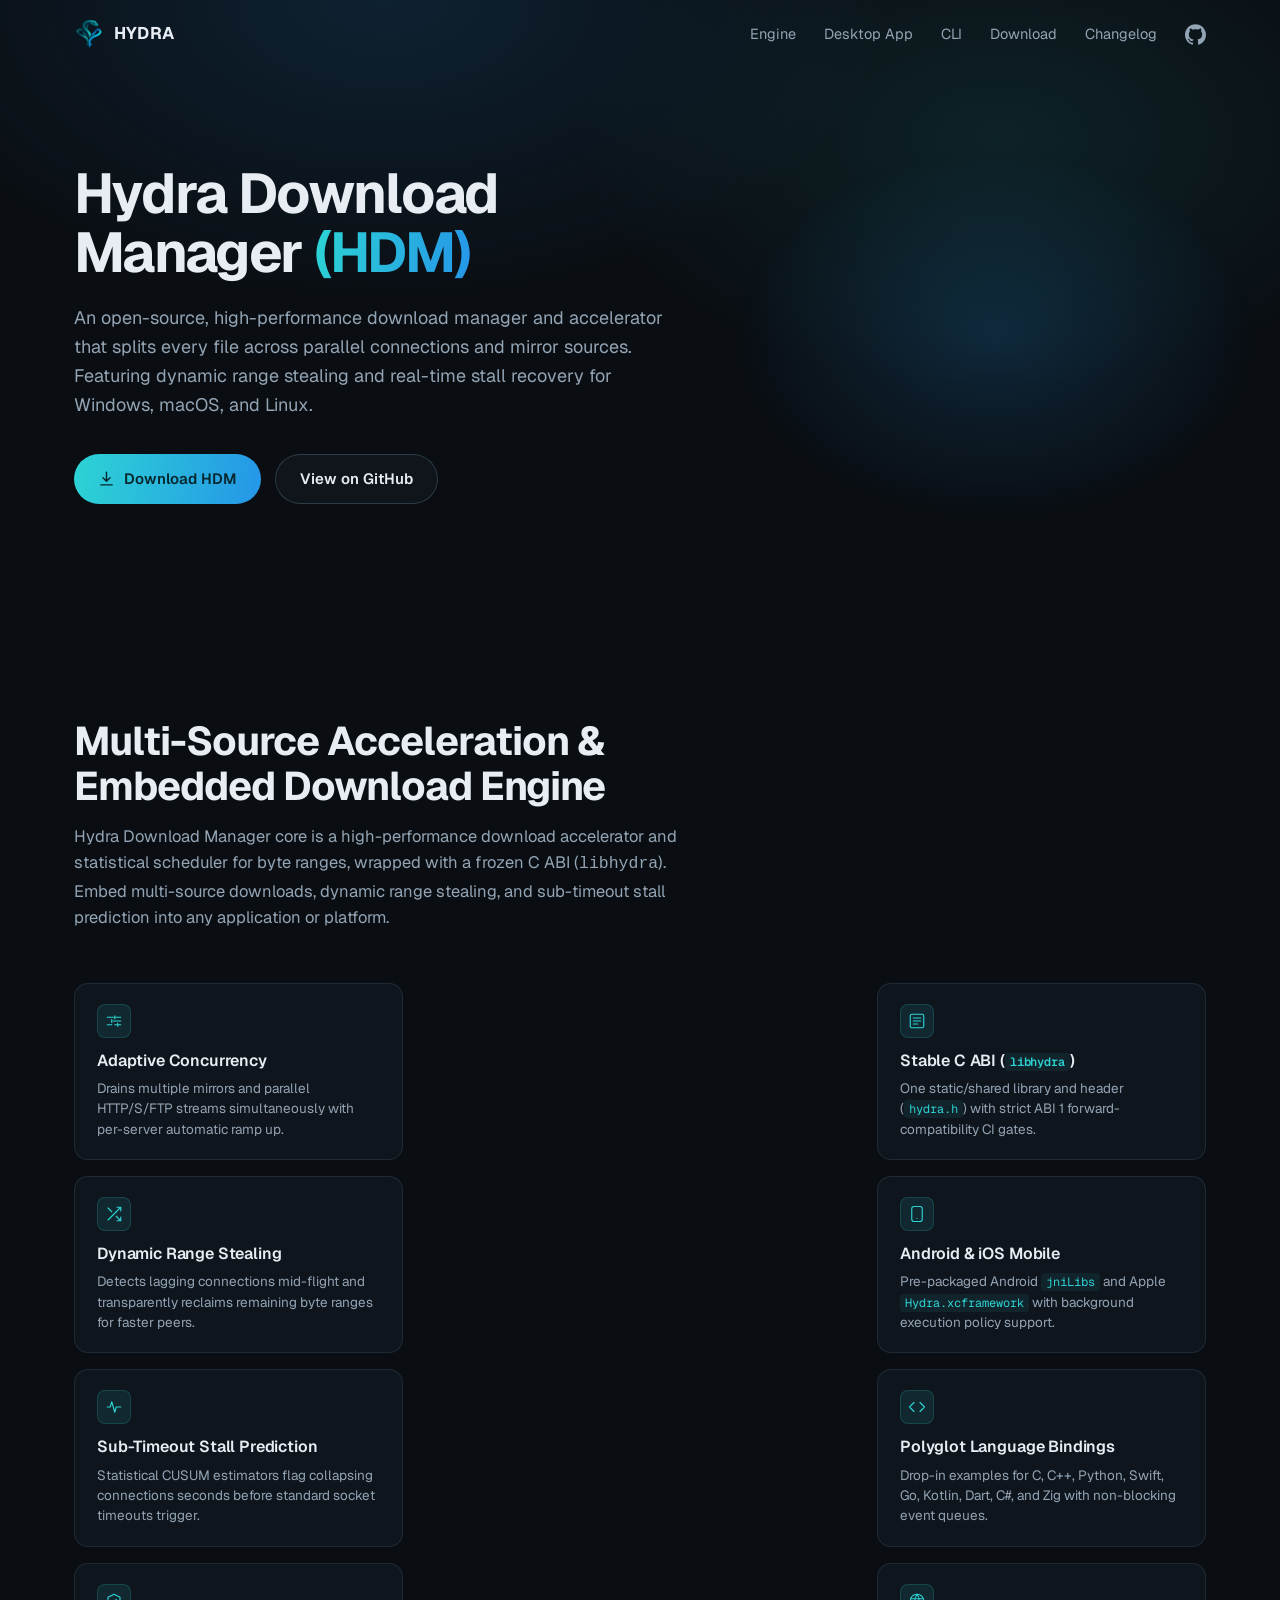
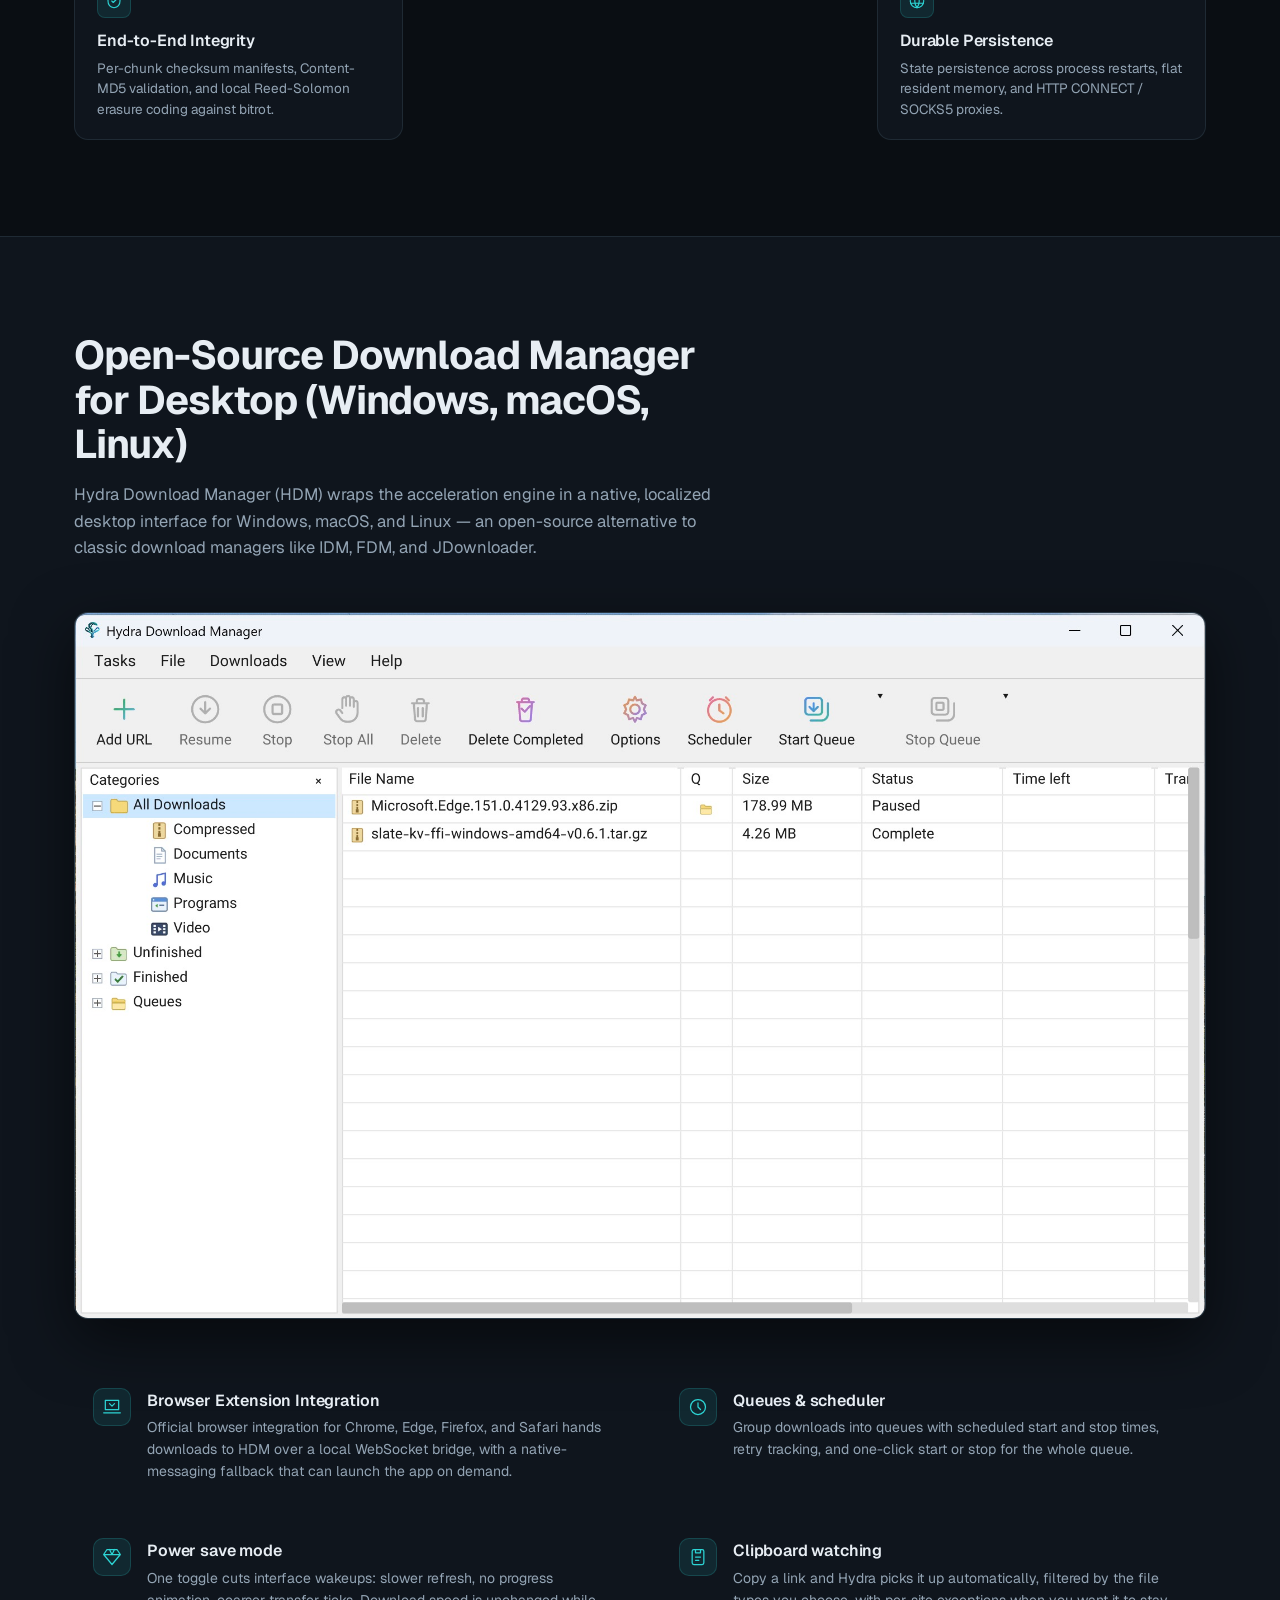
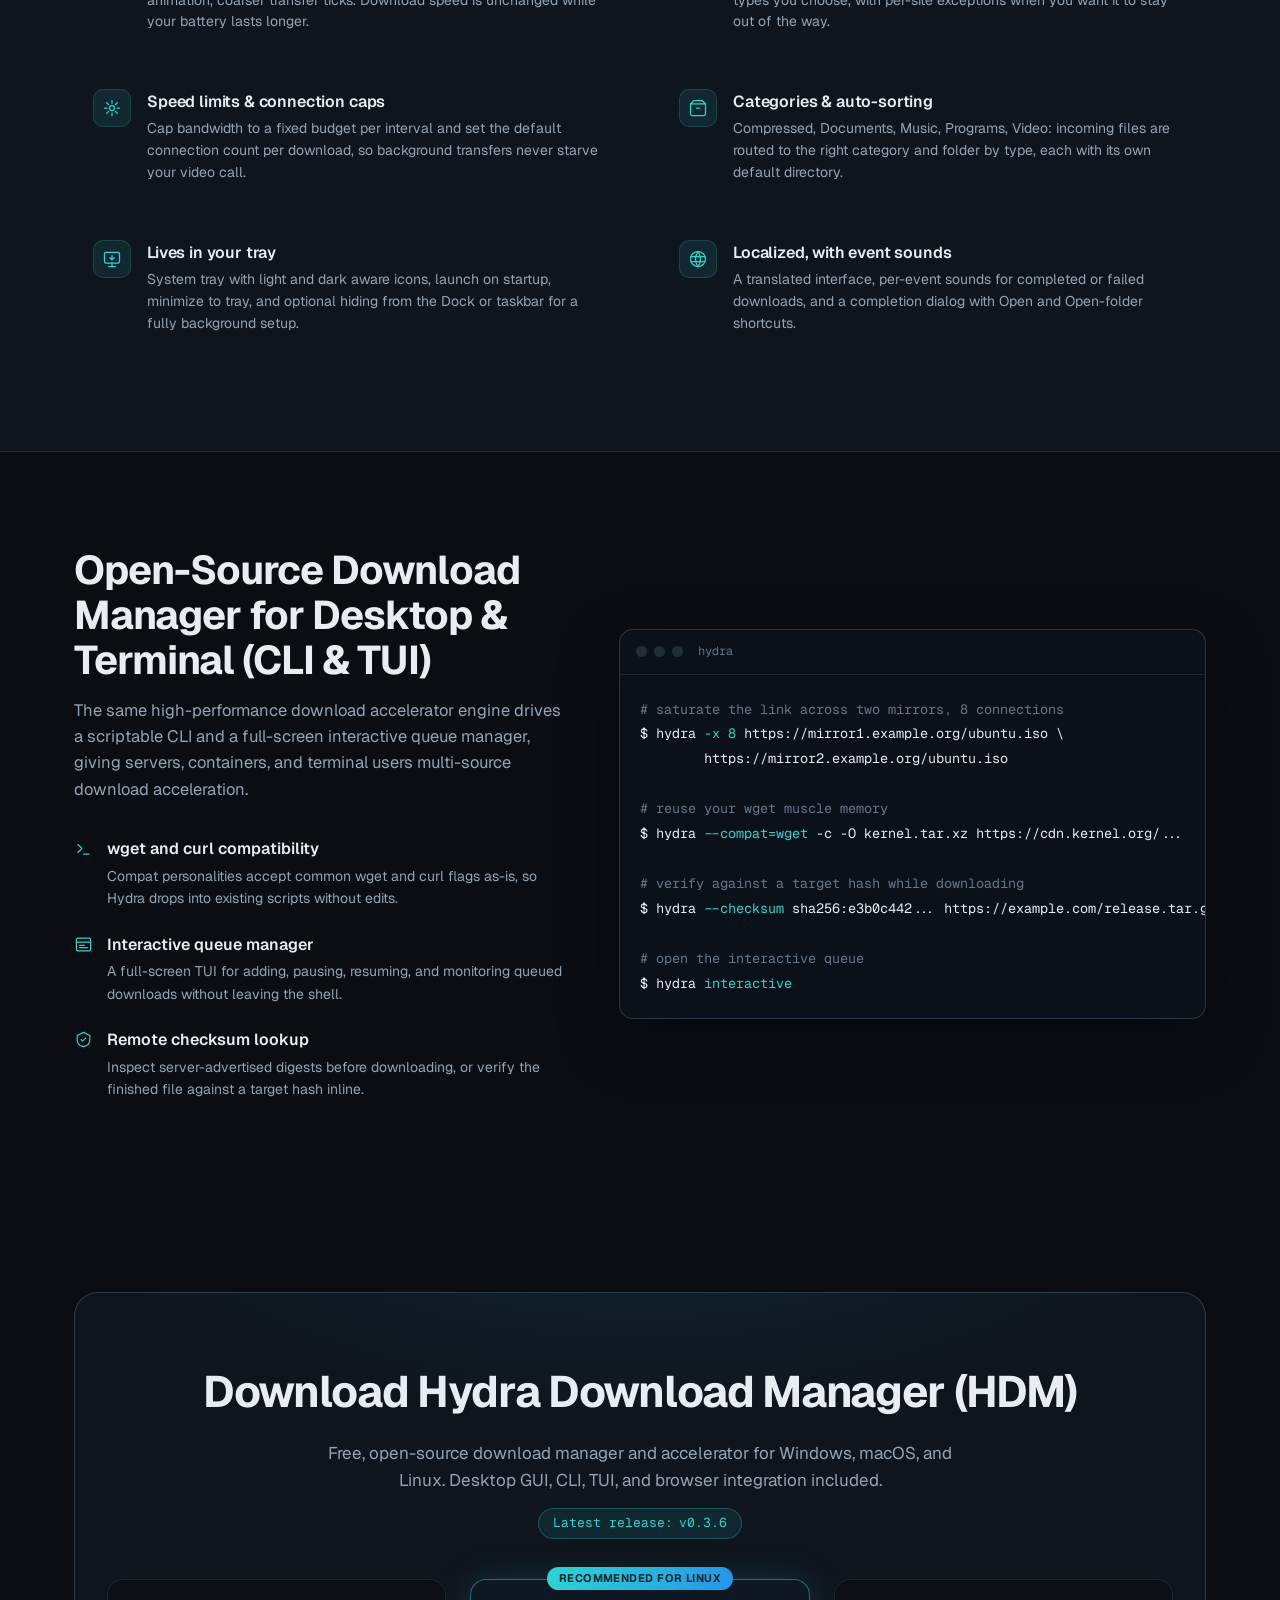
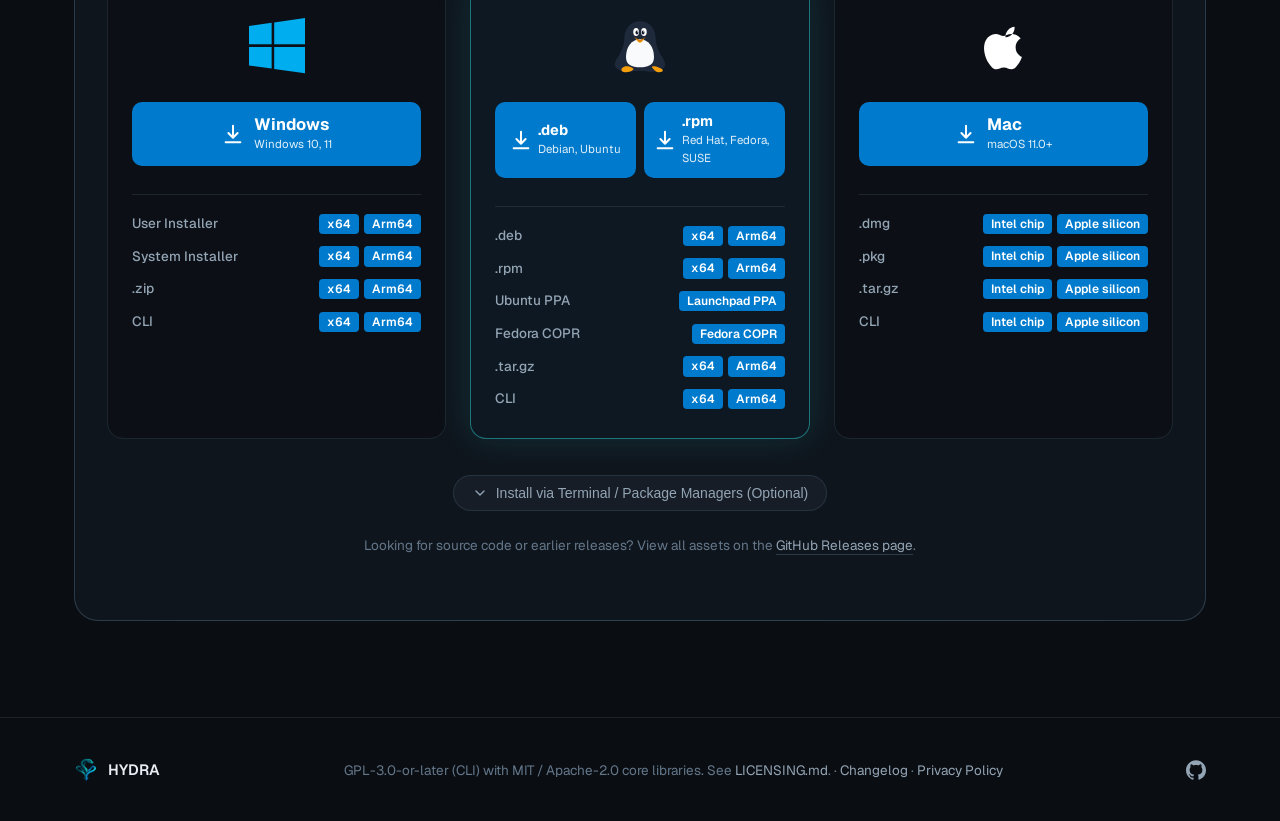
==== commit d3d3242b: "docs: update SEO metadata, sitemap and robots.txt" ====
--- a/docs/index.html
+++ b/docs/index.html
@@ -3,13 +3,36 @@
 <head>
 <meta charset="UTF-8">
 <meta name="viewport" content="width=device-width, initial-scale=1.0">
-<title>Hydra: fast, resilient, multi-source download manager</title>
-<meta name="description" content="Hydra is a high-performance download engine that splits every file across connections and mirrors. Ships as a wget/curl-compatible CLI, a terminal UI, and a desktop download manager for Windows (x64 & ARM64), macOS, and Linux.">
+<title>Hydra Download Manager (HDM) – Fast, Multi-Source Download Engine</title>
+<meta name="description" content="Hydra Download Manager (HDM) is an open-source, high-performance download manager for Windows, macOS, and Linux featuring multi-connection acceleration, browser integration, and CLI support.">
+<link rel="canonical" href="https://hydra.javad.dev/">
 <link rel="icon" type="image/png" href="logo.png">
-<meta property="og:title" content="Hydra Download Manager">
-<meta property="og:description" content="A fast, resilient, multi-source file retriever and download engine. CLI, TUI, and desktop app with browser integration.">
-<meta property="og:image" content="https://ja7ad.github.io/hydra/img/screenshot.png">
+<meta property="og:title" content="Hydra Download Manager (HDM) – Fast, Multi-Source Download Engine">
+<meta property="og:description" content="Hydra Download Manager (HDM) is an open-source, high-performance download manager for Windows, macOS, and Linux featuring multi-connection acceleration, browser integration, and CLI support.">
+<meta property="og:image" content="https://hydra.javad.dev/img/screenshot.jpg">
+<meta property="og:url" content="https://hydra.javad.dev/">
 <meta property="og:type" content="website">
+<meta property="og:site_name" content="Hydra Download Manager">
+<meta name="twitter:card" content="summary_large_image">
+<meta name="twitter:title" content="Hydra Download Manager (HDM) – Fast, Multi-Source Download Engine">
+<meta name="twitter:description" content="Hydra Download Manager (HDM) is an open-source, high-performance download manager for Windows, macOS, and Linux featuring multi-connection acceleration, browser integration, and CLI support.">
+<meta name="twitter:image" content="https://hydra.javad.dev/img/screenshot.jpg">
+<script type="application/ld+json">
+{
+  "@context": "https://schema.org",
+  "@type": "SoftwareApplication",
+  "name": "Hydra Download Manager",
+  "alternateName": ["HDM", "Hydra"],
+  "operatingSystem": "Windows, macOS, Linux",
+  "applicationCategory": "UtilitiesApplication",
+  "offers": {
+    "@type": "Offer",
+    "price": "0",
+    "priceCurrency": "USD"
+  },
+  "url": "https://hydra.javad.dev"
+}
+</script>
 <link rel="preconnect" href="https://fonts.googleapis.com">
 <link rel="preconnect" href="https://fonts.gstatic.com" crossorigin>
 <link href="https://fonts.googleapis.com/css2?family=Geist:wght@400;500;600;700&family=Geist+Mono:wght@400;500&display=swap" rel="stylesheet">
@@ -583,19 +606,19 @@
 <header class="hero">
   <div class="wrap hero-grid">
     <div class="hero-copy">
-      <h1>Every mirror. Every connection. <span class="grad">One download.</span></h1>
-      <p>Hydra splits each file across parallel connections and mirror sources, then rebalances work away from slow peers while the transfer runs. Built in Rust, for the terminal and the desktop.</p>
+      <h1>Hydra Download Manager <span class="grad">(HDM)</span></h1>
+      <p>An open-source, high-performance download manager and accelerator that splits every file across parallel connections and mirror sources. Featuring dynamic range stealing and real-time stall recovery for Windows, macOS, and Linux.</p>
       <div class="hero-ctas">
         <a class="btn btn-primary" href="#download">
           <svg viewBox="0 0 24 24" fill="none" stroke="currentColor" stroke-width="2" stroke-linecap="round" stroke-linejoin="round" aria-hidden="true"><path d="M12 3v13m0 0l-5-5m5 5l5-5M4 21h16"/></svg>
-          Download
+          Download HDM
         </a>
         <a class="btn btn-ghost" href="https://github.com/ja7ad/hydra">View on GitHub</a>
       </div>
     </div>
     <div class="shot">
       <div class="viz">
-        <canvas id="hero-canvas" role="img" aria-label="Animation of one download being fed by several mirror sources at once"></canvas>
+        <canvas id="hero-canvas" role="img" aria-label="Animation of Hydra Download Manager feeding one download from several mirror sources at once"></canvas>
       </div>
     </div>
   </div>
@@ -604,8 +627,8 @@
 <section id="engine">
   <div class="wrap">
     <div class="sec-head">
-      <h2>An engine built to saturate the link &amp; embed anywhere</h2>
-      <p>The core is a statistical scheduler for byte ranges, wrapped with a frozen C ABI (<code>libhydra</code>). Embed multi-source downloads, dynamic range stealing, and sub-timeout stall prediction into any app or platform.</p>
+      <h2>Multi-Source Acceleration &amp; Embedded Download Engine</h2>
+      <p>Hydra Download Manager core is a high-performance download accelerator and statistical scheduler for byte ranges, wrapped with a frozen C ABI (<code>libhydra</code>). Embed multi-source downloads, dynamic range stealing, and sub-timeout stall prediction into any application or platform.</p>
     </div>
 
     <div class="engine-showcase">
@@ -668,18 +691,18 @@
 <section class="gui" id="app">
   <div class="wrap">
     <div class="sec-head">
-      <h2>A full download manager on the desktop</h2>
-      <p>The Hydra app wraps the engine in a native, localized interface for Windows, macOS, and Linux, with the workflow you expect from a classic download manager.</p>
+      <h2>Open-Source Download Manager for Desktop (Windows, macOS, Linux)</h2>
+      <p>Hydra Download Manager (HDM) wraps the acceleration engine in a native, localized desktop interface for Windows, macOS, and Linux — an open-source alternative to classic download managers like IDM, FDM, and JDownloader.</p>
     </div>
     <div class="gui-screenshot-wrap">
-      <img src="img/screenshot.jpg" alt="Hydra Desktop Download Manager Screenshot" class="gui-screenshot" loading="lazy">
+      <img src="img/screenshot.jpg" alt="Hydra Download Manager (HDM) Desktop GUI on Windows, macOS, and Linux" class="gui-screenshot" loading="lazy">
     </div>
     <div class="gui-grid">
       <div class="gui-item">
         <div class="ico"><svg viewBox="0 0 24 24" fill="none" stroke-width="1.5" stroke-linecap="round" stroke-linejoin="round" aria-hidden="true"><path d="M4 4h16v11H4zM2 19h20M9 8l3 3 3-3"/></svg></div>
         <div>
-          <h3>Browser capture</h3>
-          <p>Extensions for Chrome, Edge, Firefox, and Safari hand downloads to the app over a local WebSocket bridge, with a native-messaging fallback that can launch the app on demand.</p>
+          <h3>Browser Extension Integration</h3>
+          <p>Official browser integration for Chrome, Edge, Firefox, and Safari hands downloads to HDM over a local WebSocket bridge, with a native-messaging fallback that can launch the app on demand.</p>
         </div>
       </div>
       <div class="gui-item">
@@ -739,8 +762,8 @@
   <div class="wrap cli-grid">
     <div>
       <div class="sec-head" style="margin-bottom:0">
-        <h2>At home in the terminal</h2>
-        <p>The same engine drives a scriptable CLI and a full-screen queue manager, so servers and headless boxes get the multi-source treatment too.</p>
+        <h2>Open-Source Download Manager for Desktop &amp; Terminal (CLI &amp; TUI)</h2>
+        <p>The same high-performance download accelerator engine drives a scriptable CLI and a full-screen interactive queue manager, giving servers, containers, and terminal users multi-source download acceleration.</p>
       </div>
       <div class="cli-points">
         <div class="cli-point">
@@ -787,8 +810,8 @@
 <section id="download">
   <div class="wrap">
     <div class="dl-card">
-      <h2>Download Hydra</h2>
-      <p class="dl-subtitle">Free, open source, and high-performance. CLI, TUI, desktop app, and browser integration included.</p>
+      <h2>Download Hydra Download Manager (HDM)</h2>
+      <p class="dl-subtitle">Free, open-source download manager and accelerator for Windows, macOS, and Linux. Desktop GUI, CLI, TUI, and browser integration included.</p>
       <div class="version-tag-pill" id="latest-ver-badge">Latest release: <span id="ver-tag">v0.3.6</span></div>
 
       <div class="vscode-dl-grid">
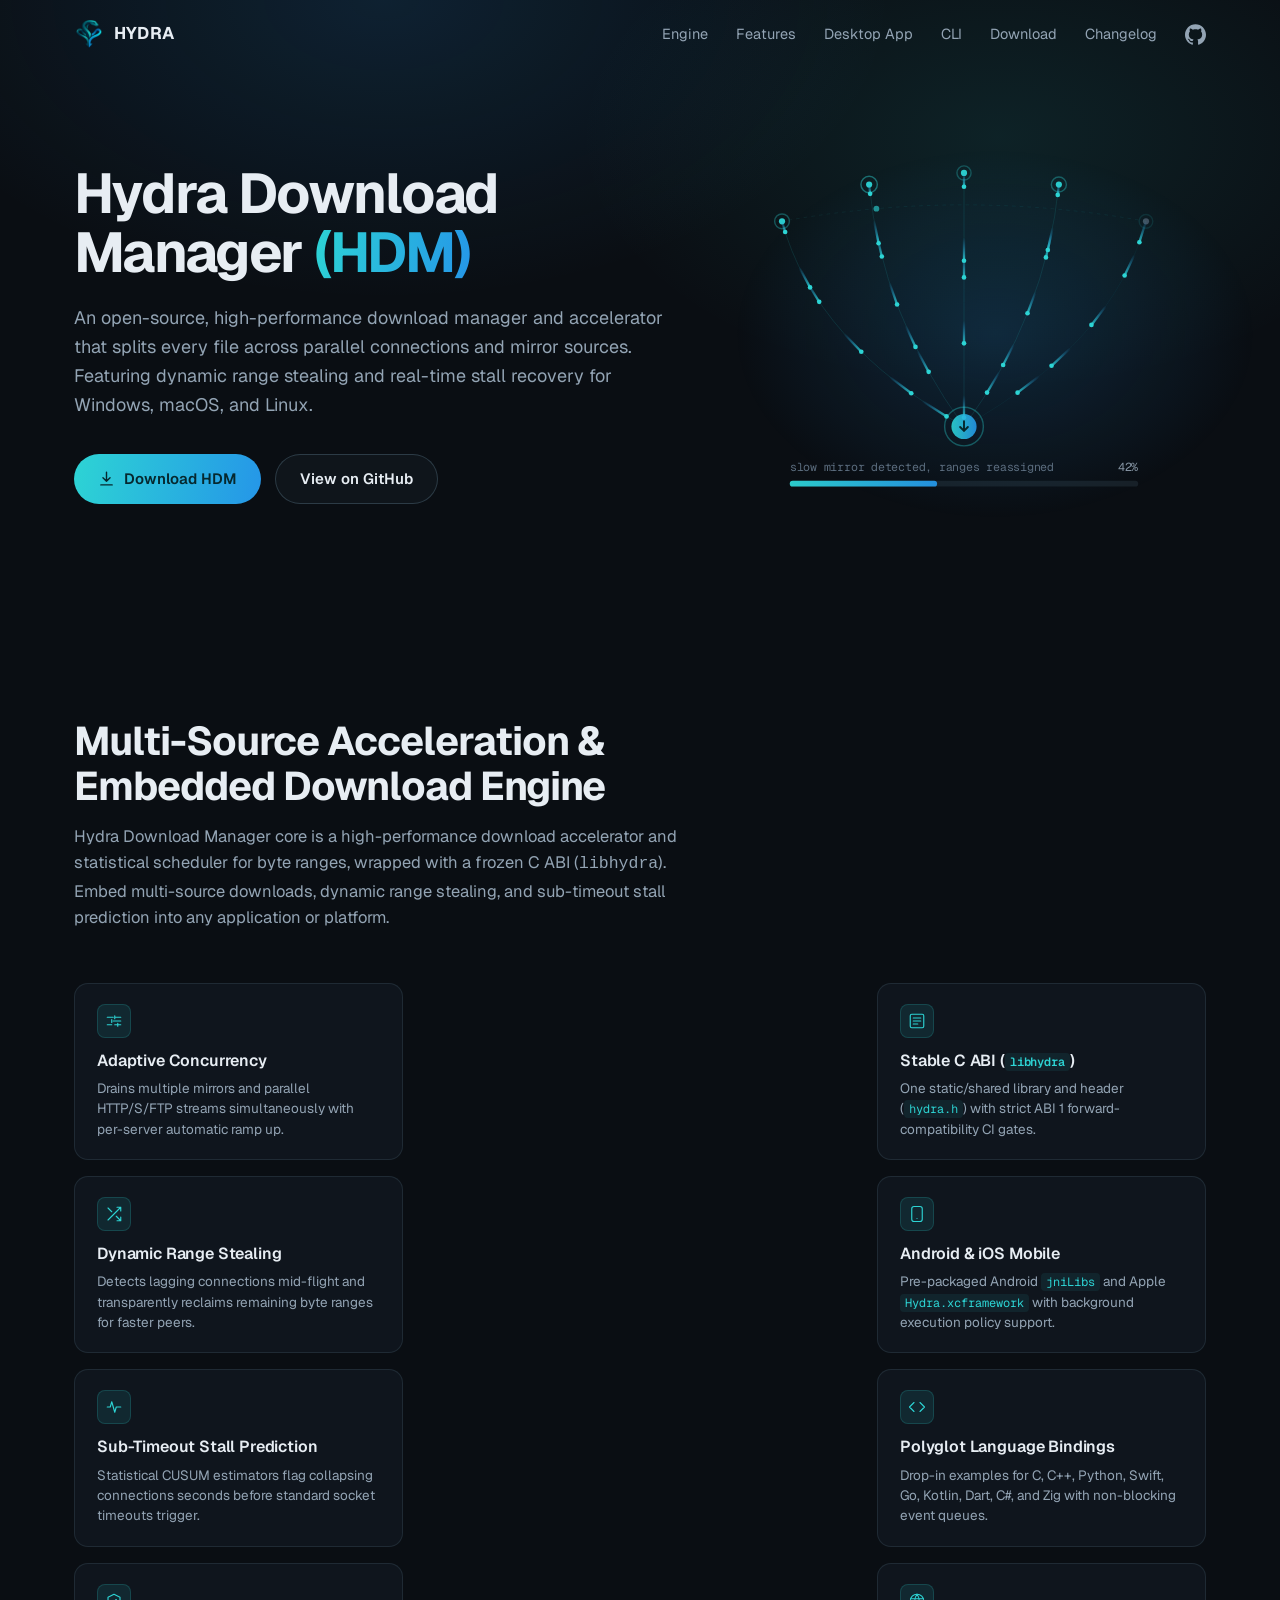
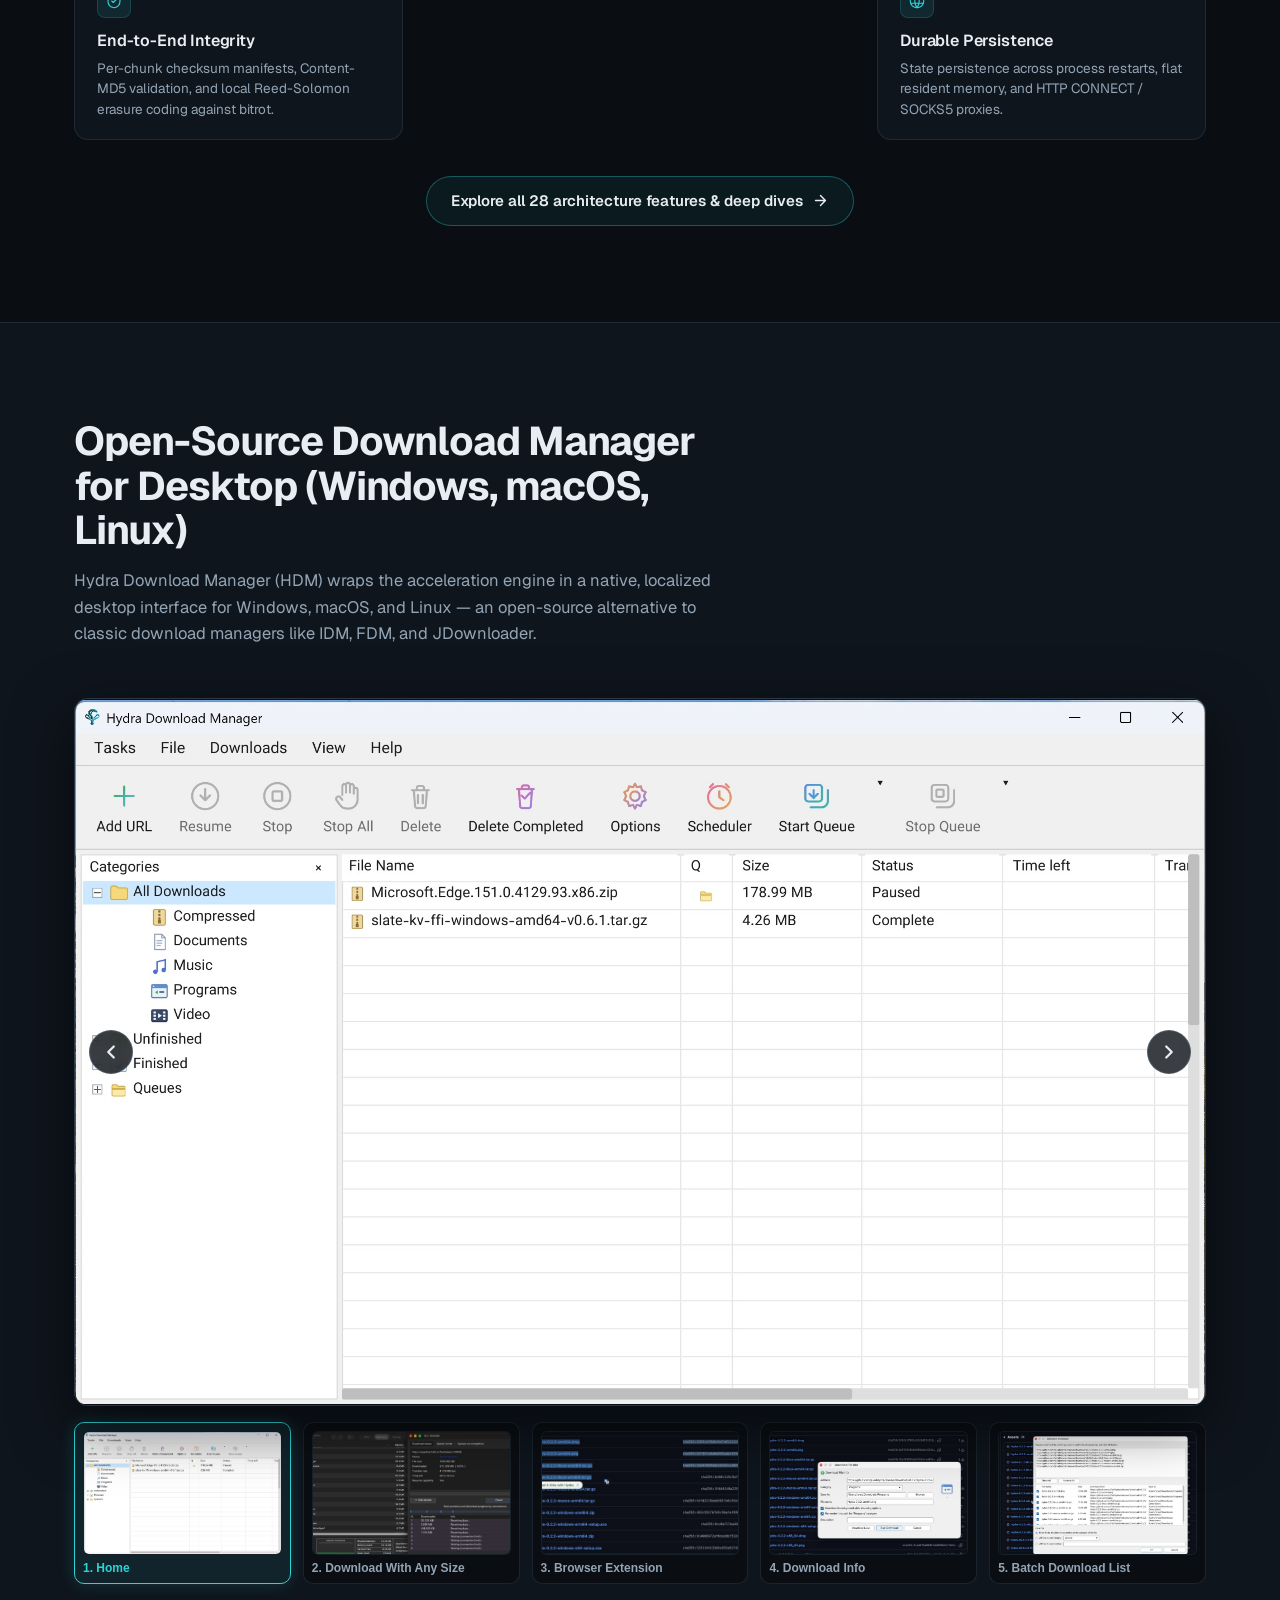
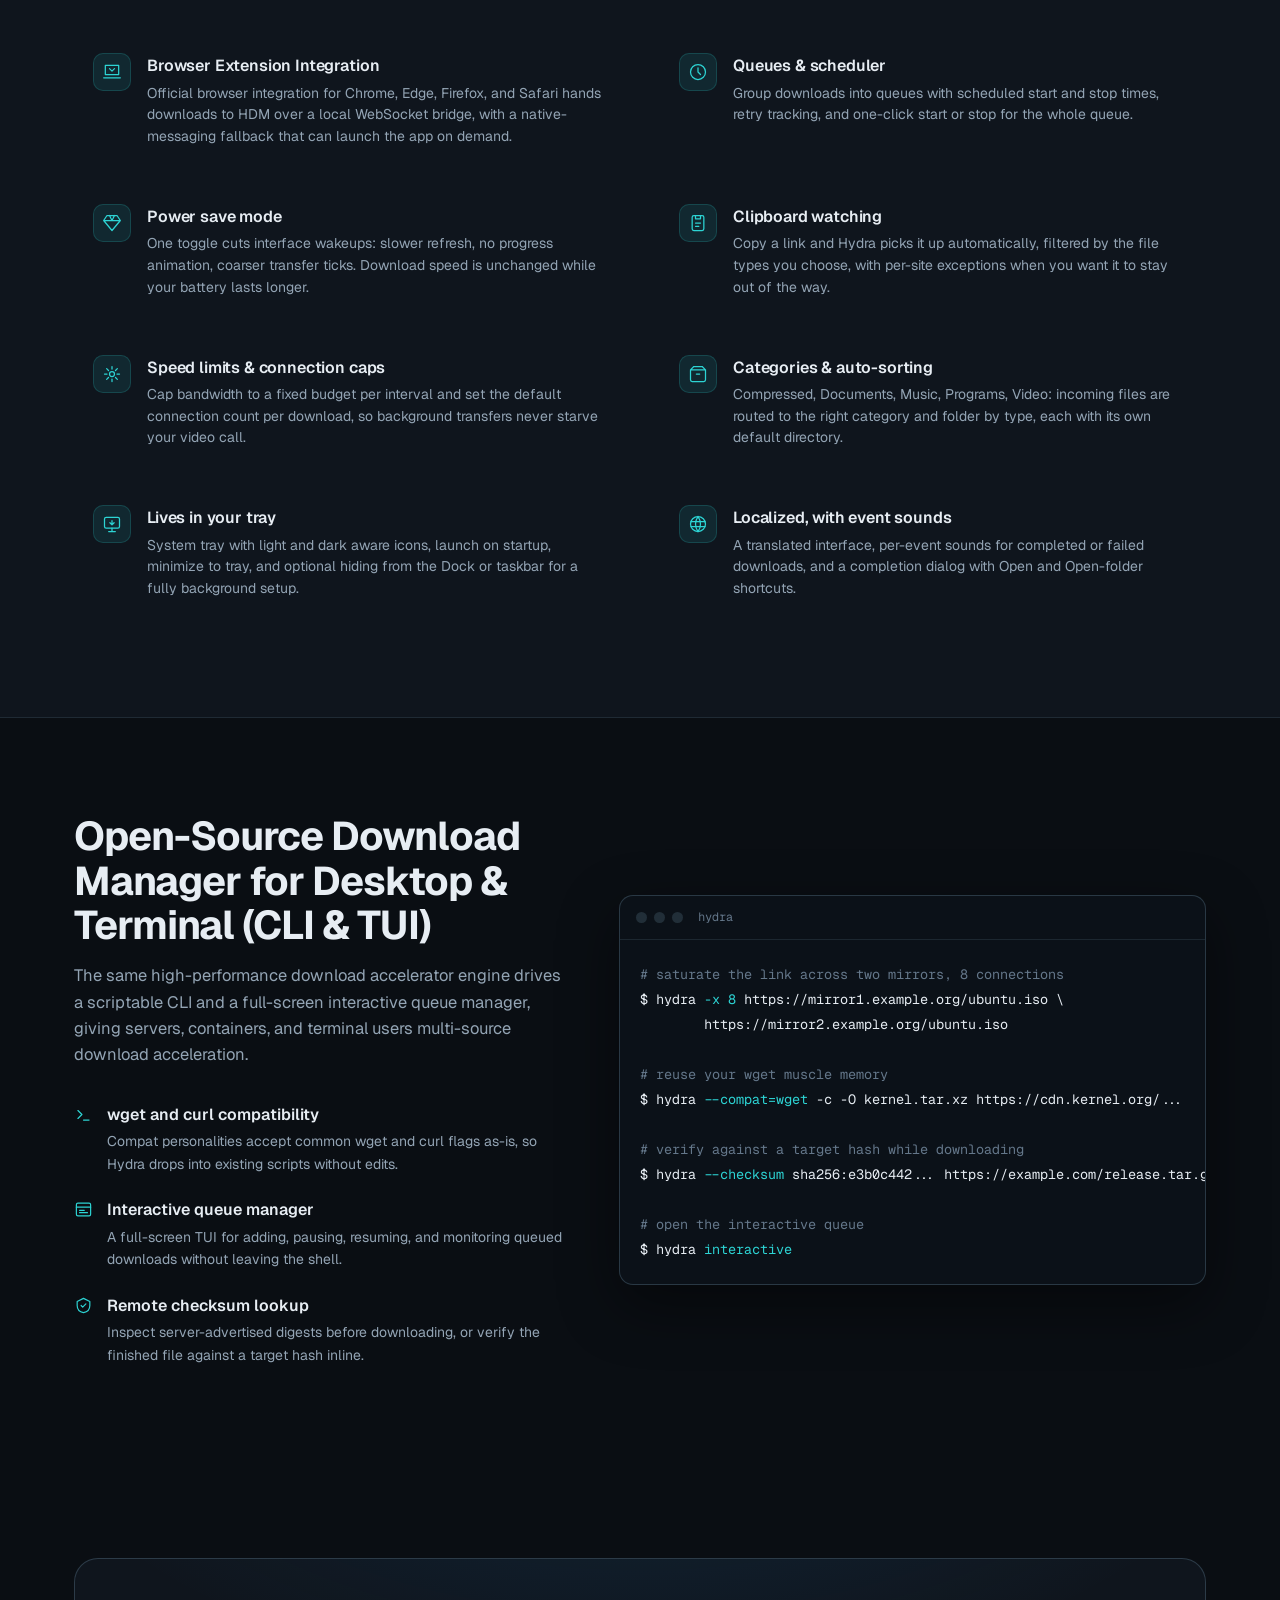
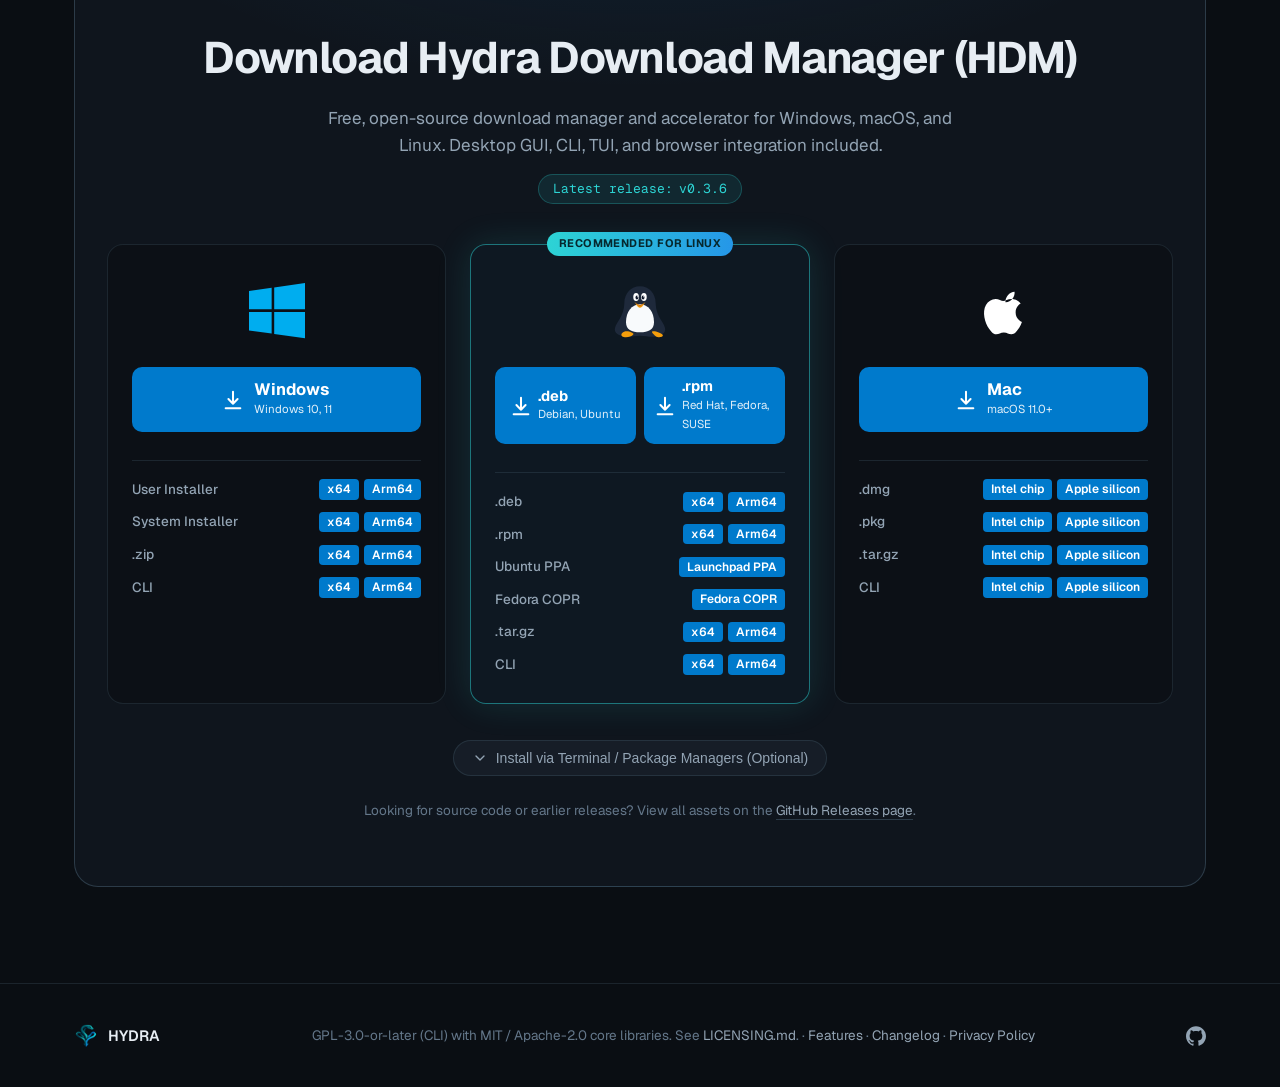
==== commit 8c32c0d9: "feat(docs): add features page" ====
--- a/docs/index.html
+++ b/docs/index.html
@@ -1,23 +1,27 @@
 <!DOCTYPE html>
 <html lang="en">
+
 <head>
-<meta charset="UTF-8">
-<meta name="viewport" content="width=device-width, initial-scale=1.0">
-<title>Hydra Download Manager (HDM) – Fast, Multi-Source Download Engine</title>
-<meta name="description" content="Hydra Download Manager (HDM) is an open-source, high-performance download manager for Windows, macOS, and Linux featuring multi-connection acceleration, browser integration, and CLI support.">
-<link rel="canonical" href="https://hydra.javad.dev/">
-<link rel="icon" type="image/png" href="logo.png">
-<meta property="og:title" content="Hydra Download Manager (HDM) – Fast, Multi-Source Download Engine">
-<meta property="og:description" content="Hydra Download Manager (HDM) is an open-source, high-performance download manager for Windows, macOS, and Linux featuring multi-connection acceleration, browser integration, and CLI support.">
-<meta property="og:image" content="https://hydra.javad.dev/img/screenshot.jpg">
-<meta property="og:url" content="https://hydra.javad.dev/">
-<meta property="og:type" content="website">
-<meta property="og:site_name" content="Hydra Download Manager">
-<meta name="twitter:card" content="summary_large_image">
-<meta name="twitter:title" content="Hydra Download Manager (HDM) – Fast, Multi-Source Download Engine">
-<meta name="twitter:description" content="Hydra Download Manager (HDM) is an open-source, high-performance download manager for Windows, macOS, and Linux featuring multi-connection acceleration, browser integration, and CLI support.">
-<meta name="twitter:image" content="https://hydra.javad.dev/img/screenshot.jpg">
-<script type="application/ld+json">
+  <meta charset="UTF-8">
+  <meta name="viewport" content="width=device-width, initial-scale=1.0">
+  <title>Hydra Download Manager (HDM) – Fast, Multi-Source Download Engine</title>
+  <meta name="description"
+    content="Hydra Download Manager (HDM) is an open-source, high-performance download manager for Windows, macOS, and Linux featuring multi-connection acceleration, browser integration, and CLI support.">
+  <link rel="canonical" href="https://hydra.javad.dev/">
+  <link rel="icon" type="image/png" href="logo.png">
+  <meta property="og:title" content="Hydra Download Manager (HDM) – Fast, Multi-Source Download Engine">
+  <meta property="og:description"
+    content="Hydra Download Manager (HDM) is an open-source, high-performance download manager for Windows, macOS, and Linux featuring multi-connection acceleration, browser integration, and CLI support.">
+  <meta property="og:image" content="https://hydra.javad.dev/img/screenshot.jpg">
+  <meta property="og:url" content="https://hydra.javad.dev/">
+  <meta property="og:type" content="website">
+  <meta property="og:site_name" content="Hydra Download Manager">
+  <meta name="twitter:card" content="summary_large_image">
+  <meta name="twitter:title" content="Hydra Download Manager (HDM) – Fast, Multi-Source Download Engine">
+  <meta name="twitter:description"
+    content="Hydra Download Manager (HDM) is an open-source, high-performance download manager for Windows, macOS, and Linux featuring multi-connection acceleration, browser integration, and CLI support.">
+  <meta name="twitter:image" content="https://hydra.javad.dev/img/screenshot.jpg">
+  <script type="application/ld+json">
 {
   "@context": "https://schema.org",
   "@type": "SoftwareApplication",
@@ -33,765 +37,1888 @@
   "url": "https://hydra.javad.dev"
 }
 </script>
-<link rel="preconnect" href="https://fonts.googleapis.com">
-<link rel="preconnect" href="https://fonts.gstatic.com" crossorigin>
-<link href="https://fonts.googleapis.com/css2?family=Geist:wght@400;500;600;700&family=Geist+Mono:wght@400;500&display=swap" rel="stylesheet">
-<style>
-  :root {
-    --bg: #0a0e13;
-    --bg-raised: #0f151d;
-    --line: rgba(148, 197, 222, 0.12);
-    --line-strong: rgba(148, 197, 222, 0.22);
-    --text: #e7edf3;
-    --text-dim: #93a4b4;
-    --text-faint: #64778a;
-    --accent: #2dd4d4;
-    --accent-ink: #06282e;
-    --grad: linear-gradient(100deg, #2dd4d4, #2596e8);
-    --radius: 14px;
-    --font-sans: "Geist", system-ui, -apple-system, "Segoe UI", sans-serif;
-    --font-mono: "Geist Mono", ui-monospace, "SF Mono", Menlo, monospace;
-  }
-
-  * { margin: 0; padding: 0; box-sizing: border-box; }
-
-  html { scroll-behavior: smooth; }
-  @media (prefers-reduced-motion: reduce) {
-    html { scroll-behavior: auto; }
-  }
-
-  body {
-    background: var(--bg);
-    color: var(--text);
-    font-family: var(--font-sans);
-    font-size: 16px;
-    line-height: 1.6;
-    -webkit-font-smoothing: antialiased;
-    overflow-x: hidden;
-  }
-
-  a { color: inherit; text-decoration: none; }
-  img { max-width: 100%; display: block; }
-
-  .wrap { max-width: 1180px; margin: 0 auto; padding: 0 24px; }
-
-  .nav {
-    position: fixed; top: 0; left: 0; right: 0; z-index: 40;
-    border-bottom: 1px solid transparent;
-    transition: background 0.25s ease, border-color 0.25s ease;
-  }
-  .nav.scrolled {
-    background: rgba(10, 14, 19, 0.82);
-    backdrop-filter: blur(14px);
-    -webkit-backdrop-filter: blur(14px);
-    border-bottom-color: var(--line);
-  }
-  .nav-inner {
-    height: 68px; display: flex; align-items: center; justify-content: space-between;
-  }
-  .brand { display: flex; align-items: center; gap: 10px; font-weight: 700; font-size: 17px; letter-spacing: 0.01em; }
-  .brand img { width: 30px; height: 30px; }
-  .nav-links { display: flex; align-items: center; gap: 28px; font-size: 14.5px; color: var(--text-dim); }
-  .nav-links a { transition: color 0.15s ease; }
-  .nav-links a:hover { color: var(--text); }
-  .nav-gh { display: inline-flex; align-items: center; }
-  .nav-gh svg { width: 21px; height: 21px; }
-
-  .nav-toggle {
-    display: none;
-    background: transparent;
-    border: 1px solid var(--line);
-    border-radius: 8px;
-    color: var(--text);
-    padding: 6px;
-    cursor: pointer;
-    align-items: center;
-    justify-content: center;
-    transition: background 0.15s ease, border-color 0.15s ease;
-  }
-  .nav-toggle:hover {
-    background: rgba(148, 197, 222, 0.08);
-    border-color: var(--line-strong);
-  }
-  .nav-toggle svg { width: 22px; height: 22px; }
-
-  .btn {
-    display: inline-flex; align-items: center; gap: 9px;
-    font-weight: 600; font-size: 15px; white-space: nowrap;
-    border-radius: 999px; padding: 12px 24px;
-    transition: transform 0.15s ease, box-shadow 0.2s ease, background 0.2s ease, border-color 0.2s ease;
-  }
-  .btn:active { transform: translateY(1px) scale(0.99); }
-  .btn-primary {
-    background: var(--grad); color: var(--accent-ink);
-  }
-  .btn-primary:hover { box-shadow: 0 6px 28px rgba(45, 200, 220, 0.28); }
-  .btn-ghost {
-    border: 1px solid var(--line-strong); color: var(--text);
-    background: rgba(148, 197, 222, 0.04);
-  }
-  .btn-ghost:hover { border-color: rgba(148, 197, 222, 0.4); background: rgba(148, 197, 222, 0.08); }
-  .btn svg { width: 17px; height: 17px; flex: none; }
-
-  .hero {
-    padding: 140px 0 96px;
-    position: relative;
-  }
-  .hero::before {
-    content: ""; position: absolute; inset: 0; z-index: -1;
-    background:
-      radial-gradient(780px 460px at 30% 0%, rgba(37, 150, 232, 0.14), transparent 65%),
-      radial-gradient(700px 420px at 78% 22%, rgba(45, 212, 212, 0.10), transparent 60%);
-  }
-  .hero-grid {
-    display: grid; grid-template-columns: minmax(0, 11fr) minmax(0, 9fr);
-    gap: 56px; align-items: center;
-  }
-  .hero h1 {
-    font-size: clamp(36px, 4.4vw, 56px);
-    line-height: 1.06; letter-spacing: -0.03em; font-weight: 700;
-  }
-  .hero h1 .grad {
-    background: var(--grad);
-    -webkit-background-clip: text; background-clip: text; color: transparent;
-  }
-  .hero p {
-    margin-top: 22px; font-size: 18px; color: var(--text-dim);
-    max-width: 52ch;
-  }
-  .hero-ctas { margin-top: 34px; display: flex; gap: 14px; flex-wrap: wrap; }
-
-  .shot { position: relative; display: flex; justify-content: center; }
-  .shot::before {
-    content: ""; position: absolute; z-index: -1;
-    inset: -12% -14%;
-    background: radial-gradient(60% 55% at 55% 50%, rgba(37, 150, 232, 0.18), transparent 70%);
-    pointer-events: none;
-  }
-  .viz { width: min(100%, 500px); }
-  .viz canvas { display: block; width: 100%; aspect-ratio: 5 / 4; }
-
-  @media (prefers-reduced-motion: no-preference) {
-    .hero-copy, .shot {
-      animation: rise 0.7s cubic-bezier(0.16, 1, 0.3, 1) both;
-    }
-    .shot { animation-delay: 0.12s; }
-  }
-  @keyframes rise {
-    from { opacity: 0; transform: translateY(18px); }
-    to { opacity: 1; transform: none; }
-  }
-
-  section { padding: 96px 0; }
-  .sec-head { max-width: 62ch; margin-bottom: 52px; }
-  .sec-head h2 {
-    font-size: clamp(28px, 3.2vw, 40px);
-    letter-spacing: -0.025em; line-height: 1.12; font-weight: 700;
-  }
-  .sec-head p { margin-top: 14px; color: var(--text-dim); font-size: 16.5px; max-width: 58ch; }
-
-  .ico {
-    width: 38px; height: 38px; border-radius: 10px;
-    display: flex; align-items: center; justify-content: center;
-    background: rgba(45, 212, 212, 0.1);
-    border: 1px solid rgba(45, 212, 212, 0.18);
-    margin-bottom: 14px; flex: none;
-  }
-  .ico svg { width: 20px; height: 20px; stroke: var(--accent); }
-
-  /* Engine Showcase - 3 Column Layout with Center Canvas */
-  .engine-showcase {
-    display: grid;
-    grid-template-columns: minmax(0, 1fr) minmax(0, 1.32fr) minmax(0, 1fr);
-    gap: 20px;
-    align-items: stretch;
-  }
-  .engine-col {
-    display: flex;
-    flex-direction: column;
-    gap: 16px;
-    justify-content: space-between;
-  }
-  .engine-card {
-    border: 1px solid var(--line);
-    border-radius: var(--radius);
-    background: var(--bg-raised);
-    padding: 20px 22px;
-    display: flex;
-    flex-direction: column;
-    justify-content: center;
-    flex: 1;
-    transition: border-color 0.2s ease, transform 0.2s ease, box-shadow 0.2s ease;
-  }
-  .engine-card:hover {
-    border-color: var(--line-strong);
-    transform: translateY(-2px);
-    box-shadow: 0 8px 24px rgba(0, 0, 0, 0.4);
-  }
-  .engine-card .ico { margin-bottom: 10px; width: 34px; height: 34px; border-radius: 8px; }
-  .engine-card .ico svg { width: 18px; height: 18px; }
-  .engine-card h3 { font-size: 16px; font-weight: 600; letter-spacing: -0.01em; color: var(--text); }
-  .engine-card p { margin-top: 5px; font-size: 13.5px; color: var(--text-dim); line-height: 1.5; }
-  .engine-card code {
-    font-family: var(--font-mono); font-size: 12px; color: var(--accent);
-    background: rgba(45, 212, 212, 0.08); padding: 1px 5px; border-radius: 4px;
-  }
-
-  .engine-col-center {
-    display: flex;
-    align-items: stretch;
-    justify-content: center;
-    position: relative;
-    width: 100%;
-    height: 100%;
-    min-height: 520px;
-  }
-  #engine-canvas {
-    display: block;
-    width: 100%;
-    height: 100%;
-    background: transparent;
-  }
-
-  .gui { background: var(--bg-raised); border-top: 1px solid var(--line); border-bottom: 1px solid var(--line); }
-  .gui-screenshot-wrap {
-    margin-bottom: 48px; border-radius: var(--radius);
-    border: 1px solid var(--line-strong); background: #0b1118;
-    overflow: hidden; box-shadow: 0 20px 60px rgba(0, 0, 0, 0.55);
-  }
-  .gui-screenshot {
-    width: 100%; height: auto; display: block;
-    transition: transform 0.3s ease;
-  }
-  .gui-screenshot-wrap:hover .gui-screenshot { transform: scale(1.008); }
-
-  .gui-grid {
-    display: grid; grid-template-columns: 1fr 1fr; gap: 14px 40px;
-  }
-  .gui-item {
-    display: flex; gap: 16px; padding: 20px 18px;
-    border-radius: var(--radius); border: 1px solid transparent;
-    transition: background 0.2s ease, border-color 0.2s ease;
-  }
-  .gui-item:hover { background: rgba(148, 197, 222, 0.04); border-color: var(--line); }
-  .gui-item .ico { margin-bottom: 0; width: 38px; height: 38px; }
-  .gui-item .ico svg { width: 20px; height: 20px; }
-  .gui-item h3 { font-size: 16px; font-weight: 600; letter-spacing: -0.01em; }
-  .gui-item p { font-size: 14px; color: var(--text-dim); margin-top: 4px; line-height: 1.55; }
-
-  .cli-grid {
-    display: grid; grid-template-columns: minmax(0, 5fr) minmax(0, 6fr);
-    gap: 56px; align-items: center;
-  }
-  .cli-points { display: flex; flex-direction: column; gap: 22px; margin-top: 34px; }
-  .cli-point { display: flex; gap: 14px; }
-  .cli-point .dotless { flex: none; margin-top: 3px; }
-  .cli-point .dotless svg { width: 19px; height: 19px; stroke: var(--accent); }
-  .cli-point h3 { font-size: 16px; font-weight: 600; }
-  .cli-point p { font-size: 14px; color: var(--text-dim); margin-top: 3px; }
-
-  .term {
-    border: 1px solid var(--line-strong); border-radius: var(--radius);
-    background: #0b1118; overflow: hidden;
-    box-shadow: 0 20px 60px rgba(0, 0, 0, 0.45);
-  }
-  .term-bar {
-    display: flex; align-items: center; gap: 7px;
-    padding: 12px 16px; border-bottom: 1px solid var(--line);
-  }
-  .term-bar i { width: 11px; height: 11px; border-radius: 50%; background: rgba(148, 197, 222, 0.16); }
-  .term-bar span { margin-left: 8px; font-family: var(--font-mono); font-size: 12px; color: var(--text-faint); }
-  .term pre {
-    padding: 22px 20px; font-family: var(--font-mono); font-size: 13.5px;
-    line-height: 1.85; overflow-x: auto; color: var(--text-dim);
-  }
-  .term .c-cmd { color: var(--text); }
-  .term .c-accent { color: var(--accent); }
-  .term .c-dim { color: var(--text-faint); }
-
-  /* Download Section - VS Code Style Redesign */
-  .dl-card {
-    border: 1px solid var(--line-strong); border-radius: 24px;
-    background:
-      radial-gradient(900px 450px at 50% -20%, rgba(37, 150, 232, 0.14), transparent 70%),
-      var(--bg-raised);
-    padding: 64px 32px; text-align: center;
-  }
-  .dl-card h2 { font-size: clamp(32px, 3.6vw, 44px); letter-spacing: -0.03em; font-weight: 700; }
-  .dl-card > p.dl-subtitle { margin: 12px auto 0; color: var(--text-dim); max-width: 58ch; font-size: 17px; }
-  .version-tag-pill {
-    display: inline-flex; align-items: center; gap: 6px;
-    margin-top: 14px; padding: 4px 14px; border-radius: 999px;
-    background: rgba(45, 212, 212, 0.1); border: 1px solid rgba(45, 212, 212, 0.25);
-    font-family: var(--font-mono); font-size: 13px; color: var(--accent);
-  }
-
-  .vscode-dl-grid {
-    display: grid; grid-template-columns: repeat(3, 1fr); gap: 24px;
-    margin-top: 40px; text-align: left;
-  }
-  .vscode-dl-card {
-    border: 1px solid var(--line); border-radius: 16px;
-    background: rgba(10, 14, 19, 0.6); padding: 32px 24px 28px;
-    display: flex; flex-direction: column; align-items: center;
-    position: relative; transition: border-color 0.2s ease, box-shadow 0.2s ease, transform 0.2s ease;
-  }
-  .vscode-dl-card:hover {
-    border-color: var(--line-strong);
-    background: rgba(15, 21, 29, 0.85);
-  }
-  .vscode-dl-card.highlighted {
-    border-color: rgba(45, 212, 212, 0.5);
-    box-shadow: 0 0 35px rgba(45, 212, 212, 0.14);
-    background: rgba(15, 25, 36, 0.85);
-  }
-  .os-badge {
-    display: none; position: absolute; top: -13px;
-    background: var(--grad); color: var(--accent-ink);
-    font-size: 11px; font-weight: 700; padding: 3px 12px;
-    border-radius: 999px; text-transform: uppercase; letter-spacing: 0.04em;
-  }
-  .vscode-dl-card.highlighted .os-badge { display: block; }
-
-  .platform-icon {
-    width: 68px; height: 68px; display: flex; align-items: center; justify-content: center;
-    margin-bottom: 22px; flex: none;
-  }
-  .platform-icon svg { width: 56px; height: 56px; }
-
-  .primary-dl-group { width: 100%; margin-bottom: 24px; }
-  .vscode-btn-primary {
-    display: flex; align-items: center; justify-content: center; gap: 10px;
-    background: #007acc; color: #ffffff; width: 100%;
-    padding: 13px 16px; border-radius: 10px; font-weight: 600;
-    text-decoration: none; transition: background 0.15s ease, transform 0.15s ease, box-shadow 0.2s ease;
-  }
-  .vscode-btn-primary:hover {
-    background: #0098ff; box-shadow: 0 6px 20px rgba(0, 122, 204, 0.4);
-    transform: translateY(-1px); color: #ffffff;
-  }
-  .vscode-btn-primary svg { width: 22px; height: 22px; flex: none; stroke: #ffffff; stroke-width: 2.2; }
-  .btn-text { text-align: left; }
-  .btn-title { font-size: 16.5px; font-weight: 700; display: block; line-height: 1.15; }
-  .btn-sub { font-size: 11.5px; opacity: 0.88; font-weight: 400; display: block; margin-top: 1px; }
-
-  .dual-btn { display: flex; gap: 8px; }
-  .dual-btn .vscode-btn-primary { padding: 11px 10px; gap: 6px; }
-  .dual-btn .btn-title { font-size: 14.5px; }
-
-  .dl-matrix {
-    width: 100%; display: flex; flex-direction: column; gap: 11px;
-    margin-top: 4px; border-top: 1px solid var(--line); padding-top: 18px;
-  }
-  .matrix-row {
-    display: flex; align-items: center; justify-content: space-between; gap: 10px;
-  }
-  .row-label { font-size: 13.5px; color: var(--text-dim); font-weight: 500; }
-  .pill-group { display: flex; gap: 5px; flex-wrap: wrap; justify-content: flex-end; }
-  .pill {
-    display: inline-flex; align-items: center;
-    background: #007acc; color: #ffffff;
-    font-size: 12px; font-weight: 600; padding: 3px 8px; border-radius: 4px;
-    text-decoration: none; transition: background 0.15s ease, transform 0.12s ease;
-    line-height: 1.2;
-  }
-  .pill:hover {
-    background: #0098ff; transform: translateY(-1px);
-    box-shadow: 0 2px 8px rgba(0, 152, 255, 0.35); color: #ffffff;
-  }
-
-  .terminal-opt-wrap { margin-top: 36px; text-align: center; }
-  .terminal-opt-btn {
-    display: inline-flex; align-items: center; gap: 8px;
-    background: rgba(148, 197, 222, 0.05); border: 1px solid var(--line);
-    color: var(--text-dim); padding: 9px 18px; border-radius: 999px;
-    font-size: 14px; font-weight: 500; cursor: pointer;
-    transition: color 0.15s ease, border-color 0.15s ease, background 0.15s ease;
-  }
-  .terminal-opt-btn:hover { color: var(--text); border-color: var(--line-strong); background: rgba(148, 197, 222, 0.1); }
-  .terminal-opt-btn svg { width: 16px; height: 16px; transition: transform 0.2s ease; }
-  .terminal-opt-btn.open svg { transform: rotate(180deg); }
-
-  .install-tabs {
-    max-width: 720px; margin: 20px auto 0; text-align: left;
-    transition: opacity 0.25s ease, transform 0.25s ease;
-  }
-  .install-tabs.hidden { display: none; }
-  .tab-row { display: flex; gap: 8px; margin-bottom: 12px; }
-  .tab {
-    font-family: var(--font-sans); font-size: 13.5px; font-weight: 600;
-    color: var(--text-dim); background: none; border: 1px solid var(--line);
-    border-radius: 999px; padding: 7px 16px; cursor: pointer;
-    transition: color 0.15s ease, border-color 0.15s ease, background 0.15s ease;
-  }
-  .tab:hover { color: var(--text); }
-  .tab.active {
-    color: var(--accent); border-color: rgba(45, 212, 212, 0.35);
-    background: rgba(45, 212, 212, 0.08);
-  }
-  .cmd {
-    display: none; align-items: center; gap: 12px;
-    border: 1px solid var(--line); border-radius: 12px;
-    background: #0b1118; padding: 15px 18px;
-  }
-  .cmd.active { display: flex; }
-  .cmd code {
-    font-family: var(--font-mono); font-size: 13px; color: var(--text-dim);
-    overflow-x: auto; white-space: nowrap; flex: 1;
-    scrollbar-width: none;
-  }
-  .cmd code::-webkit-scrollbar { display: none; }
-  .cmd code b { color: var(--accent); font-weight: 500; }
-  .copy {
-    flex: none; display: flex; align-items: center; justify-content: center;
-    width: 34px; height: 34px; border-radius: 8px; cursor: pointer;
-    background: rgba(148, 197, 222, 0.06); border: 1px solid var(--line);
-    color: var(--text-dim);
-    transition: color 0.15s ease, border-color 0.15s ease;
-  }
-  .copy:hover { color: var(--accent); border-color: rgba(45, 212, 212, 0.35); }
-  .copy svg { width: 15px; height: 15px; }
-  .dl-note { margin-top: 24px; font-size: 13.5px; color: var(--text-faint); text-align: center; }
-  .dl-note a { color: var(--text-dim); border-bottom: 1px solid var(--line-strong); }
-  .dl-note a:hover { color: var(--accent); }
-
-  footer { border-top: 1px solid var(--line); padding: 40px 0; }
-  .foot {
-    display: flex; align-items: center; justify-content: space-between;
-    gap: 20px; flex-wrap: wrap;
-  }
-  .foot-brand { display: flex; align-items: center; gap: 10px; font-weight: 600; font-size: 15px; }
-  .foot-brand img { width: 24px; height: 24px; }
-  .foot p { font-size: 13.5px; color: var(--text-faint); }
-  .foot p a { color: var(--text-dim); }
-  .foot p a:hover { color: var(--accent); }
-  .foot-social { display: flex; gap: 14px; }
-  .foot-social a { color: var(--text-dim); display: inline-flex; transition: color 0.15s ease; }
-  .foot-social a:hover { color: var(--text); }
-  .foot-social svg { width: 20px; height: 20px; }
-
-  .tab-repo-links {
-    margin-top: 14px; font-size: 13px; color: var(--text-dim); text-align: center;
-  }
-  .tab-repo-links a { color: var(--accent); text-decoration: none; font-weight: 500; }
-  .tab-repo-links a:hover { text-decoration: underline; }
-
-  @media (max-width: 1060px) {
-    .engine-showcase {
-      grid-template-columns: 1fr;
-      gap: 20px;
-    }
-    .engine-col-center {
-      display: none !important;
-    }
-    .engine-col {
-      display: grid;
-      grid-template-columns: 1fr 1fr;
-      gap: 14px;
-    }
-  }
-
-  @media (max-width: 900px) {
-    section { padding: 64px 0; }
-    .hero { padding: 116px 0 64px; }
-    .hero-grid { grid-template-columns: 1fr; gap: 48px; }
-    .gui-grid { grid-template-columns: 1fr; gap: 8px; }
-    .cli-grid { grid-template-columns: 1fr; gap: 40px; }
-    .vscode-dl-grid { grid-template-columns: 1fr; }
-    .dl-card { padding: 48px 20px; }
-  }
-
-  @media (max-width: 768px) {
-    .nav-toggle { display: flex; }
-    .nav-links {
-      display: none;
-      position: absolute;
-      top: 68px;
+  <link rel="preconnect" href="https://fonts.googleapis.com">
+  <link rel="preconnect" href="https://fonts.gstatic.com" crossorigin>
+  <link
+    href="https://fonts.googleapis.com/css2?family=Geist:wght@400;500;600;700&family=Geist+Mono:wght@400;500&display=swap"
+    rel="stylesheet">
+  <style>
+    :root {
+      --bg: #0a0e13;
+      --bg-raised: #0f151d;
+      --line: rgba(148, 197, 222, 0.12);
+      --line-strong: rgba(148, 197, 222, 0.22);
+      --text: #e7edf3;
+      --text-dim: #93a4b4;
+      --text-faint: #64778a;
+      --accent: #2dd4d4;
+      --accent-ink: #06282e;
+      --grad: linear-gradient(100deg, #2dd4d4, #2596e8);
+      --radius: 14px;
+      --font-sans: "Geist", system-ui, -apple-system, "Segoe UI", sans-serif;
+      --font-mono: "Geist Mono", ui-monospace, "SF Mono", Menlo, monospace;
+    }
+
+    * {
+      margin: 0;
+      padding: 0;
+      box-sizing: border-box;
+    }
+
+    html {
+      scroll-behavior: smooth;
+      max-width: 100vw;
+      overflow-x: hidden;
+    }
+
+    @media (prefers-reduced-motion: reduce) {
+      html {
+        scroll-behavior: auto;
+      }
+    }
+
+    body {
+      background: var(--bg);
+      color: var(--text);
+      font-family: var(--font-sans);
+      font-size: 16px;
+      line-height: 1.6;
+      -webkit-font-smoothing: antialiased;
+      overflow-x: hidden;
+      max-width: 100vw;
+      width: 100%;
+    }
+
+    a {
+      color: inherit;
+      text-decoration: none;
+    }
+
+    img {
+      max-width: 100%;
+      display: block;
+    }
+
+    svg {
+      max-width: 100%;
+      height: auto;
+    }
+
+    .wrap {
+      max-width: 1180px;
+      margin: 0 auto;
+      padding: 0 24px;
+      width: 100%;
+      box-sizing: border-box;
+    }
+
+    .nav {
+      position: fixed;
+      top: 0;
       left: 0;
       right: 0;
-      background: rgba(10, 14, 19, 0.96);
-      backdrop-filter: blur(20px);
-      -webkit-backdrop-filter: blur(20px);
-      border-bottom: 1px solid var(--line-strong);
-      flex-direction: column;
-      align-items: stretch;
-      padding: 16px 24px 24px;
-      gap: 12px;
-      box-shadow: 0 20px 40px rgba(0, 0, 0, 0.6);
-    }
-    .nav-links.open { display: flex; }
-    .nav-links a {
-      font-size: 15.5px;
-      padding: 10px 0;
-      border-bottom: 1px solid rgba(148, 197, 222, 0.08);
+      z-index: 40;
+      border-bottom: 1px solid transparent;
+      transition: background 0.25s ease, border-color 0.25s ease;
+      width: 100%;
+    }
+
+    .nav.scrolled {
+      background: rgba(10, 14, 19, 0.82);
+      backdrop-filter: blur(14px);
+      -webkit-backdrop-filter: blur(14px);
+      border-bottom-color: var(--line);
+    }
+
+    .nav-inner {
+      height: 68px;
       display: flex;
       align-items: center;
       justify-content: space-between;
     }
-    .nav-links a:last-child { border-bottom: none; }
-    .nav-gh { justify-content: flex-start; gap: 8px; }
-    .nav-gh::after { content: "GitHub Repository"; font-weight: 500; font-size: 15px; }
-
-    .sec-head h2 { font-size: 26px; }
-    .sec-head p { font-size: 15px; }
-  }
-
-  @media (max-width: 540px) {
-    .wrap { padding: 0 16px; }
-    .hero { padding: 92px 0 44px; }
-    .hero h1 { font-size: clamp(28px, 8.5vw, 36px); }
-    .hero p { font-size: 15.5px; margin-top: 14px; }
-    .hero-ctas { flex-direction: column; width: 100%; gap: 10px; }
-    .hero-ctas .btn { width: 100%; justify-content: center; padding: 13px 20px; }
+
+    .brand {
+      display: flex;
+      align-items: center;
+      gap: 10px;
+      font-weight: 700;
+      font-size: 17px;
+      letter-spacing: 0.01em;
+    }
+
+    .brand img {
+      width: 30px;
+      height: 30px;
+    }
+
+    .nav-links {
+      display: flex;
+      align-items: center;
+      gap: 28px;
+      font-size: 14.5px;
+      color: var(--text-dim);
+    }
+
+    .nav-links a {
+      transition: color 0.15s ease;
+    }
+
+    .nav-links a:hover {
+      color: var(--text);
+    }
+
+    .nav-gh {
+      display: inline-flex;
+      align-items: center;
+    }
+
+    .nav-gh svg {
+      width: 21px;
+      height: 21px;
+    }
+
+    .nav-toggle {
+      display: none;
+      background: transparent;
+      border: 1px solid var(--line);
+      border-radius: 8px;
+      color: var(--text);
+      padding: 6px;
+      cursor: pointer;
+      align-items: center;
+      justify-content: center;
+      transition: background 0.15s ease, border-color 0.15s ease;
+    }
+
+    .nav-toggle:hover {
+      background: rgba(148, 197, 222, 0.08);
+      border-color: var(--line-strong);
+    }
+
+    .nav-toggle svg {
+      width: 22px;
+      height: 22px;
+    }
+
+    .btn {
+      display: inline-flex;
+      align-items: center;
+      gap: 9px;
+      font-weight: 600;
+      font-size: 15px;
+      white-space: nowrap;
+      border-radius: 999px;
+      padding: 12px 24px;
+      transition: transform 0.15s ease, box-shadow 0.2s ease, background 0.2s ease, border-color 0.2s ease;
+    }
+
+    .btn:active {
+      transform: translateY(1px) scale(0.99);
+    }
+
+    .btn-primary {
+      background: var(--grad);
+      color: var(--accent-ink);
+    }
+
+    .btn-primary:hover {
+      box-shadow: 0 6px 28px rgba(45, 200, 220, 0.28);
+    }
+
+    .btn-ghost {
+      border: 1px solid var(--line-strong);
+      color: var(--text);
+      background: rgba(148, 197, 222, 0.04);
+    }
+
+    .btn-ghost:hover {
+      border-color: rgba(148, 197, 222, 0.4);
+      background: rgba(148, 197, 222, 0.08);
+    }
+
+    .btn svg {
+      width: 17px;
+      height: 17px;
+      flex: none;
+    }
+
+    .hero {
+      padding: 140px 0 96px;
+      position: relative;
+    }
+
+    .hero::before {
+      content: "";
+      position: absolute;
+      inset: 0;
+      z-index: -1;
+      background:
+        radial-gradient(780px 460px at 30% 0%, rgba(37, 150, 232, 0.14), transparent 65%),
+        radial-gradient(700px 420px at 78% 22%, rgba(45, 212, 212, 0.10), transparent 60%);
+    }
+
+    .hero-grid {
+      display: grid;
+      grid-template-columns: minmax(0, 11fr) minmax(0, 9fr);
+      gap: 56px;
+      align-items: center;
+    }
+
+    .hero h1 {
+      font-size: clamp(36px, 4.4vw, 56px);
+      line-height: 1.06;
+      letter-spacing: -0.03em;
+      font-weight: 700;
+    }
+
+    .hero h1 .grad {
+      background: var(--grad);
+      -webkit-background-clip: text;
+      background-clip: text;
+      color: transparent;
+    }
+
+    .hero p {
+      margin-top: 22px;
+      font-size: 18px;
+      color: var(--text-dim);
+      max-width: 52ch;
+    }
+
+    .hero-ctas {
+      margin-top: 34px;
+      display: flex;
+      gap: 14px;
+      flex-wrap: wrap;
+    }
+
+    .shot {
+      position: relative;
+      display: flex;
+      justify-content: center;
+    }
+
+    .shot::before {
+      content: "";
+      position: absolute;
+      z-index: -1;
+      inset: -12% -14%;
+      background: radial-gradient(60% 55% at 55% 50%, rgba(37, 150, 232, 0.18), transparent 70%);
+      pointer-events: none;
+    }
+
+    .viz {
+      width: min(100%, 500px);
+    }
+
+    .viz canvas {
+      display: block;
+      width: 100%;
+      aspect-ratio: 5 / 4;
+    }
+
+    @media (prefers-reduced-motion: no-preference) {
+
+      .hero-copy,
+      .shot {
+        animation: rise 0.7s cubic-bezier(0.16, 1, 0.3, 1) both;
+      }
+
+      .shot {
+        animation-delay: 0.12s;
+      }
+    }
+
+    @keyframes rise {
+      from {
+        opacity: 0;
+        transform: translateY(18px);
+      }
+
+      to {
+        opacity: 1;
+        transform: none;
+      }
+    }
+
+    section {
+      padding: 96px 0;
+    }
+
+    .sec-head {
+      max-width: 62ch;
+      margin-bottom: 52px;
+    }
+
+    .sec-head h2 {
+      font-size: clamp(28px, 3.2vw, 40px);
+      letter-spacing: -0.025em;
+      line-height: 1.12;
+      font-weight: 700;
+    }
+
+    .sec-head p {
+      margin-top: 14px;
+      color: var(--text-dim);
+      font-size: 16.5px;
+      max-width: 58ch;
+    }
+
+    .ico {
+      width: 38px;
+      height: 38px;
+      border-radius: 10px;
+      display: flex;
+      align-items: center;
+      justify-content: center;
+      background: rgba(45, 212, 212, 0.1);
+      border: 1px solid rgba(45, 212, 212, 0.18);
+      margin-bottom: 14px;
+      flex: none;
+    }
+
+    .ico svg {
+      width: 20px;
+      height: 20px;
+      stroke: var(--accent);
+    }
+
+    /* Engine Showcase - 3 Column Layout with Center Canvas */
+    .engine-showcase {
+      display: grid;
+      grid-template-columns: minmax(0, 1fr) minmax(0, 1.32fr) minmax(0, 1fr);
+      gap: 20px;
+      align-items: stretch;
+    }
 
     .engine-col {
-      grid-template-columns: 1fr;
-    }
-
-    .dual-btn { flex-direction: column; width: 100%; gap: 10px; }
-    .vscode-btn-primary { width: 100%; justify-content: center; }
-
-    .matrix-row { flex-direction: column; align-items: flex-start; gap: 6px; }
-    .pill-group { justify-content: flex-start; width: 100%; flex-wrap: wrap; }
-    .row-label { font-size: 13px; font-weight: 600; color: var(--text); }
-
-    .cell { padding: 20px 16px; }
-    .gui-item { padding: 14px 10px; gap: 12px; }
-    .gui-item .ico { width: 34px; height: 34px; }
-    .gui-item h3 { font-size: 15px; }
-    .gui-item p { font-size: 13.5px; }
-
-    .dl-card { padding: 32px 14px; border-radius: 18px; }
-    .dl-card h2 { font-size: 26px; }
-    .dl-card > p.dl-subtitle { font-size: 15px; }
-
-    .terminal-opt-btn { width: 100%; justify-content: center; font-size: 13px; padding: 10px 14px; }
-    .tab-row { flex-wrap: wrap; gap: 6px; justify-content: flex-start; }
-    .tab { padding: 6px 12px; font-size: 12.5px; }
-    .cmd { padding: 12px 14px; gap: 8px; }
-    .cmd code { font-size: 11.5px; }
-    .term pre { font-size: 12px; padding: 16px 14px; }
-  }
-</style>
+      display: flex;
+      flex-direction: column;
+      gap: 16px;
+      justify-content: space-between;
+    }
+
+    .engine-card {
+      border: 1px solid var(--line);
+      border-radius: var(--radius);
+      background: var(--bg-raised);
+      padding: 20px 22px;
+      display: flex;
+      flex-direction: column;
+      justify-content: center;
+      flex: 1;
+      transition: border-color 0.2s ease, transform 0.2s ease, box-shadow 0.2s ease;
+    }
+
+    .engine-card:hover {
+      border-color: var(--line-strong);
+      transform: translateY(-2px);
+      box-shadow: 0 8px 24px rgba(0, 0, 0, 0.4);
+    }
+
+    .engine-card .ico {
+      margin-bottom: 10px;
+      width: 34px;
+      height: 34px;
+      border-radius: 8px;
+    }
+
+    .engine-card .ico svg {
+      width: 18px;
+      height: 18px;
+    }
+
+    .engine-card h3 {
+      font-size: 16px;
+      font-weight: 600;
+      letter-spacing: -0.01em;
+      color: var(--text);
+    }
+
+    .engine-card p {
+      margin-top: 5px;
+      font-size: 13.5px;
+      color: var(--text-dim);
+      line-height: 1.5;
+    }
+
+    .engine-card code {
+      font-family: var(--font-mono);
+      font-size: 12px;
+      color: var(--accent);
+      background: rgba(45, 212, 212, 0.08);
+      padding: 1px 5px;
+      border-radius: 4px;
+    }
+
+    .engine-col-center {
+      display: flex;
+      align-items: stretch;
+      justify-content: center;
+      position: relative;
+      width: 100%;
+      height: 100%;
+      min-height: 520px;
+    }
+
+    #engine-canvas {
+      display: block;
+      width: 100%;
+      height: 100%;
+      background: transparent;
+    }
+
+    .gui {
+      background: var(--bg-raised);
+      border-top: 1px solid var(--line);
+      border-bottom: 1px solid var(--line);
+    }
+
+    .gui-catalog-wrap {
+      margin-bottom: 48px;
+      display: flex;
+      flex-direction: column;
+      gap: 16px;
+      width: 100%;
+    }
+
+    .gui-stage {
+      position: relative;
+      border-radius: var(--radius);
+      border: 1px solid var(--line-strong);
+      background: #0b1118;
+      overflow: hidden;
+      box-shadow: 0 20px 60px rgba(0, 0, 0, 0.55);
+      aspect-ratio: 16 / 10;
+      display: flex;
+      align-items: center;
+      justify-content: center;
+      width: 100%;
+    }
+
+    .gui-slide {
+      position: absolute;
+      inset: 0;
+      opacity: 0;
+      pointer-events: none;
+      transition: opacity 0.35s ease, transform 0.35s ease;
+      transform: scale(0.985);
+      display: flex;
+      align-items: center;
+      justify-content: center;
+    }
+
+    .gui-slide.active {
+      opacity: 1;
+      pointer-events: auto;
+      transform: scale(1);
+    }
+
+    .gui-slide img {
+      width: 100%;
+      height: 100%;
+      object-fit: contain;
+      display: block;
+      background: #080d13;
+    }
+
+    .gui-nav-btn {
+      position: absolute;
+      top: 50%;
+      transform: translateY(-50%);
+      z-index: 10;
+      width: 44px;
+      height: 44px;
+      border-radius: 50%;
+      background: rgba(10, 14, 19, 0.8);
+      border: 1px solid var(--line-strong);
+      color: var(--text);
+      display: flex;
+      align-items: center;
+      justify-content: center;
+      cursor: pointer;
+      backdrop-filter: blur(8px);
+      -webkit-backdrop-filter: blur(8px);
+      transition: all 0.2s ease;
+    }
+
+    .gui-nav-btn:hover {
+      background: rgba(45, 212, 212, 0.2);
+      border-color: var(--accent);
+      color: var(--accent);
+      transform: translateY(-50%) scale(1.08);
+    }
+
+    .gui-nav-prev {
+      left: 14px;
+    }
+
+    .gui-nav-next {
+      right: 14px;
+    }
+
+    .gui-nav-btn svg {
+      width: 22px;
+      height: 22px;
+      stroke: currentColor;
+      fill: none;
+    }
+
+    /* Thumbnails catalog strip */
+    .gui-thumbs {
+      display: grid;
+      grid-template-columns: repeat(5, 1fr);
+      gap: 12px;
+      width: 100%;
+    }
+
+    .gui-thumb {
+      background: var(--bg);
+      border: 1px solid var(--line);
+      border-radius: 10px;
+      padding: 8px;
+      cursor: pointer;
+      display: flex;
+      flex-direction: column;
+      gap: 6px;
+      transition: all 0.2s ease;
+      text-align: left;
+      min-width: 0;
+    }
+
+    .gui-thumb:hover {
+      border-color: var(--line-strong);
+      background: rgba(148, 197, 222, 0.05);
+    }
+
+    .gui-thumb.active {
+      border-color: var(--accent);
+      background: rgba(45, 212, 212, 0.08);
+      box-shadow: 0 0 16px rgba(45, 212, 212, 0.18);
+    }
+
+    .gui-thumb-img {
+      width: 100%;
+      aspect-ratio: 16 / 10;
+      border-radius: 6px;
+      overflow: hidden;
+      background: #090e14;
+      border: 1px solid rgba(148, 197, 222, 0.1);
+    }
+
+    .gui-thumb-img img {
+      width: 100%;
+      height: 100%;
+      object-fit: cover;
+      display: block;
+    }
+
+    .gui-thumb-label {
+      font-size: 12px;
+      font-weight: 600;
+      color: var(--text-dim);
+      white-space: nowrap;
+      overflow: hidden;
+      text-overflow: ellipsis;
+      transition: color 0.2s ease;
+    }
+
+    .gui-thumb.active .gui-thumb-label {
+      color: var(--accent);
+    }
+
+    .gui-grid {
+      display: grid;
+      grid-template-columns: 1fr 1fr;
+      gap: 14px 40px;
+    }
+
+    .gui-item {
+      display: flex;
+      gap: 16px;
+      padding: 20px 18px;
+      border-radius: var(--radius);
+      border: 1px solid transparent;
+      transition: background 0.2s ease, border-color 0.2s ease;
+    }
+
+    .gui-item:hover {
+      background: rgba(148, 197, 222, 0.04);
+      border-color: var(--line);
+    }
+
+    .gui-item .ico {
+      margin-bottom: 0;
+      width: 38px;
+      height: 38px;
+    }
+
+    .gui-item .ico svg {
+      width: 20px;
+      height: 20px;
+    }
+
+    .gui-item h3 {
+      font-size: 16px;
+      font-weight: 600;
+      letter-spacing: -0.01em;
+    }
+
+    .gui-item p {
+      font-size: 14px;
+      color: var(--text-dim);
+      margin-top: 4px;
+      line-height: 1.55;
+    }
+
+    .cli-grid {
+      display: grid;
+      grid-template-columns: minmax(0, 5fr) minmax(0, 6fr);
+      gap: 56px;
+      align-items: center;
+    }
+
+    .cli-points {
+      display: flex;
+      flex-direction: column;
+      gap: 22px;
+      margin-top: 34px;
+    }
+
+    .cli-point {
+      display: flex;
+      gap: 14px;
+    }
+
+    .cli-point .dotless {
+      flex: none;
+      margin-top: 3px;
+    }
+
+    .cli-point .dotless svg {
+      width: 19px;
+      height: 19px;
+      stroke: var(--accent);
+    }
+
+    .cli-point h3 {
+      font-size: 16px;
+      font-weight: 600;
+    }
+
+    .cli-point p {
+      font-size: 14px;
+      color: var(--text-dim);
+      margin-top: 3px;
+    }
+
+    .term {
+      border: 1px solid var(--line-strong);
+      border-radius: var(--radius);
+      background: #0b1118;
+      overflow: hidden;
+      box-shadow: 0 20px 60px rgba(0, 0, 0, 0.45);
+      max-width: 100%;
+      min-width: 0;
+    }
+
+    .term-bar {
+      display: flex;
+      align-items: center;
+      gap: 7px;
+      padding: 12px 16px;
+      border-bottom: 1px solid var(--line);
+    }
+
+    .term-bar i {
+      width: 11px;
+      height: 11px;
+      border-radius: 50%;
+      background: rgba(148, 197, 222, 0.16);
+    }
+
+    .term-bar span {
+      margin-left: 8px;
+      font-family: var(--font-mono);
+      font-size: 12px;
+      color: var(--text-faint);
+    }
+
+    .term pre {
+      padding: 22px 20px;
+      font-family: var(--font-mono);
+      font-size: 13.5px;
+      line-height: 1.85;
+      overflow-x: auto;
+      color: var(--text-dim);
+      max-width: 100%;
+      min-width: 0;
+    }
+
+    .term .c-cmd {
+      color: var(--text);
+    }
+
+    .term .c-accent {
+      color: var(--accent);
+    }
+
+    .term .c-dim {
+      color: var(--text-faint);
+    }
+
+    /* Download Section - VS Code Style Redesign */
+    .dl-card {
+      border: 1px solid var(--line-strong);
+      border-radius: 24px;
+      background:
+        radial-gradient(900px 450px at 50% -20%, rgba(37, 150, 232, 0.14), transparent 70%),
+        var(--bg-raised);
+      padding: 64px 32px;
+      text-align: center;
+      max-width: 100%;
+      min-width: 0;
+      box-sizing: border-box;
+    }
+
+    .dl-card h2 {
+      font-size: clamp(32px, 3.6vw, 44px);
+      letter-spacing: -0.03em;
+      font-weight: 700;
+      word-break: break-word;
+    }
+
+    .dl-card>p.dl-subtitle {
+      margin: 12px auto 0;
+      color: var(--text-dim);
+      max-width: 58ch;
+      font-size: 17px;
+    }
+
+    .version-tag-pill {
+      display: inline-flex;
+      align-items: center;
+      gap: 6px;
+      margin-top: 14px;
+      padding: 4px 14px;
+      border-radius: 999px;
+      background: rgba(45, 212, 212, 0.1);
+      border: 1px solid rgba(45, 212, 212, 0.25);
+      font-family: var(--font-mono);
+      font-size: 13px;
+      color: var(--accent);
+    }
+
+    .vscode-dl-grid {
+      display: grid;
+      grid-template-columns: repeat(3, 1fr);
+      gap: 24px;
+      margin-top: 40px;
+      text-align: left;
+      width: 100%;
+      min-width: 0;
+    }
+
+    .vscode-dl-card {
+      border: 1px solid var(--line);
+      border-radius: 16px;
+      background: rgba(10, 14, 19, 0.6);
+      padding: 32px 24px 28px;
+      display: flex;
+      flex-direction: column;
+      align-items: center;
+      position: relative;
+      transition: border-color 0.2s ease, box-shadow 0.2s ease, transform 0.2s ease;
+      min-width: 0;
+      max-width: 100%;
+      box-sizing: border-box;
+    }
+
+    .vscode-dl-card:hover {
+      border-color: var(--line-strong);
+      background: rgba(15, 21, 29, 0.85);
+    }
+
+    .vscode-dl-card.highlighted {
+      border-color: rgba(45, 212, 212, 0.5);
+      box-shadow: 0 0 35px rgba(45, 212, 212, 0.14);
+      background: rgba(15, 25, 36, 0.85);
+    }
+
+    .os-badge {
+      display: none;
+      position: absolute;
+      top: -13px;
+      background: var(--grad);
+      color: var(--accent-ink);
+      font-size: 11px;
+      font-weight: 700;
+      padding: 3px 12px;
+      border-radius: 999px;
+      text-transform: uppercase;
+      letter-spacing: 0.04em;
+    }
+
+    .vscode-dl-card.highlighted .os-badge {
+      display: block;
+    }
+
+    .platform-icon {
+      width: 68px;
+      height: 68px;
+      display: flex;
+      align-items: center;
+      justify-content: center;
+      margin-bottom: 22px;
+      flex: none;
+    }
+
+    .platform-icon svg {
+      width: 56px;
+      height: 56px;
+    }
+
+    .primary-dl-group {
+      width: 100%;
+      margin-bottom: 24px;
+    }
+
+    .vscode-btn-primary {
+      display: flex;
+      align-items: center;
+      justify-content: center;
+      gap: 10px;
+      background: #007acc;
+      color: #ffffff;
+      width: 100%;
+      padding: 13px 16px;
+      border-radius: 10px;
+      font-weight: 600;
+      text-decoration: none;
+      transition: background 0.15s ease, transform 0.15s ease, box-shadow 0.2s ease;
+    }
+
+    .vscode-btn-primary:hover {
+      background: #0098ff;
+      box-shadow: 0 6px 20px rgba(0, 122, 204, 0.4);
+      transform: translateY(-1px);
+      color: #ffffff;
+    }
+
+    .vscode-btn-primary svg {
+      width: 22px;
+      height: 22px;
+      flex: none;
+      stroke: #ffffff;
+      stroke-width: 2.2;
+    }
+
+    .btn-text {
+      text-align: left;
+    }
+
+    .btn-title {
+      font-size: 16.5px;
+      font-weight: 700;
+      display: block;
+      line-height: 1.15;
+    }
+
+    .btn-sub {
+      font-size: 11.5px;
+      opacity: 0.88;
+      font-weight: 400;
+      display: block;
+      margin-top: 1px;
+    }
+
+    .dual-btn {
+      display: flex;
+      gap: 8px;
+    }
+
+    .dual-btn .vscode-btn-primary {
+      padding: 11px 10px;
+      gap: 6px;
+    }
+
+    .dual-btn .btn-title {
+      font-size: 14.5px;
+    }
+
+    .dl-matrix {
+      width: 100%;
+      display: flex;
+      flex-direction: column;
+      gap: 11px;
+      margin-top: 4px;
+      border-top: 1px solid var(--line);
+      padding-top: 18px;
+      min-width: 0;
+    }
+
+    .matrix-row {
+      display: flex;
+      align-items: center;
+      justify-content: space-between;
+      gap: 10px;
+      width: 100%;
+      min-width: 0;
+    }
+
+    .row-label {
+      font-size: 13.5px;
+      color: var(--text-dim);
+      font-weight: 500;
+    }
+
+    .pill-group {
+      display: flex;
+      gap: 5px;
+      flex-wrap: wrap;
+      justify-content: flex-end;
+      min-width: 0;
+    }
+
+    .pill {
+      display: inline-flex;
+      align-items: center;
+      background: #007acc;
+      color: #ffffff;
+      font-size: 12px;
+      font-weight: 600;
+      padding: 3px 8px;
+      border-radius: 4px;
+      text-decoration: none;
+      transition: background 0.15s ease, transform 0.12s ease;
+      line-height: 1.2;
+    }
+
+    .pill:hover {
+      background: #0098ff;
+      transform: translateY(-1px);
+      box-shadow: 0 2px 8px rgba(0, 152, 255, 0.35);
+      color: #ffffff;
+    }
+
+    .terminal-opt-wrap {
+      margin-top: 36px;
+      text-align: center;
+      width: 100%;
+    }
+
+    .terminal-opt-btn {
+      display: inline-flex;
+      align-items: center;
+      gap: 8px;
+      background: rgba(148, 197, 222, 0.05);
+      border: 1px solid var(--line);
+      color: var(--text-dim);
+      padding: 9px 18px;
+      border-radius: 999px;
+      font-size: 14px;
+      font-weight: 500;
+      cursor: pointer;
+      transition: color 0.15s ease, border-color 0.15s ease, background 0.15s ease;
+    }
+
+    .terminal-opt-btn:hover {
+      color: var(--text);
+      border-color: var(--line-strong);
+      background: rgba(148, 197, 222, 0.1);
+    }
+
+    .terminal-opt-btn svg {
+      width: 16px;
+      height: 16px;
+      transition: transform 0.2s ease;
+    }
+
+    .terminal-opt-btn.open svg {
+      transform: rotate(180deg);
+    }
+
+    .install-tabs {
+      max-width: 720px;
+      margin: 20px auto 0;
+      text-align: left;
+      width: 100%;
+      min-width: 0;
+      transition: opacity 0.25s ease, transform 0.25s ease;
+    }
+
+    .install-tabs.hidden {
+      display: none;
+    }
+
+    .tab-row {
+      display: flex;
+      gap: 8px;
+      margin-bottom: 12px;
+      width: 100%;
+      overflow-x: auto;
+      -webkit-overflow-scrolling: touch;
+      scrollbar-width: none;
+    }
+
+    .tab-row::-webkit-scrollbar {
+      display: none;
+    }
+
+    .tab {
+      font-family: var(--font-sans);
+      font-size: 13.5px;
+      font-weight: 600;
+      color: var(--text-dim);
+      background: none;
+      border: 1px solid var(--line);
+      border-radius: 999px;
+      padding: 7px 16px;
+      cursor: pointer;
+      white-space: nowrap;
+      flex: none;
+      transition: color 0.15s ease, border-color 0.15s ease, background 0.15s ease;
+    }
+
+    .tab:hover {
+      color: var(--text);
+    }
+
+    .tab.active {
+      color: var(--accent);
+      border-color: rgba(45, 212, 212, 0.35);
+      background: rgba(45, 212, 212, 0.08);
+    }
+
+    .cmd {
+      display: none;
+      align-items: center;
+      gap: 12px;
+      border: 1px solid var(--line);
+      border-radius: 12px;
+      background: #0b1118;
+      padding: 15px 18px;
+      width: 100%;
+      min-width: 0;
+    }
+
+    .cmd.active {
+      display: flex;
+    }
+
+    .cmd code {
+      font-family: var(--font-mono);
+      font-size: 13px;
+      color: var(--text-dim);
+      overflow-x: auto;
+      white-space: nowrap;
+      flex: 1;
+      min-width: 0;
+      scrollbar-width: none;
+    }
+
+    .cmd code::-webkit-scrollbar {
+      display: none;
+    }
+
+    .cmd code b {
+      color: var(--accent);
+      font-weight: 500;
+    }
+
+    .copy {
+      flex: none;
+      display: flex;
+      align-items: center;
+      justify-content: center;
+      width: 34px;
+      height: 34px;
+      border-radius: 8px;
+      cursor: pointer;
+      background: rgba(148, 197, 222, 0.06);
+      border: 1px solid var(--line);
+      color: var(--text-dim);
+      transition: color 0.15s ease, border-color 0.15s ease;
+    }
+
+    .copy:hover {
+      color: var(--accent);
+      border-color: rgba(45, 212, 212, 0.35);
+    }
+
+    .copy svg {
+      width: 15px;
+      height: 15px;
+    }
+
+    .dl-note {
+      margin-top: 24px;
+      font-size: 13.5px;
+      color: var(--text-faint);
+      text-align: center;
+    }
+
+    .dl-note a {
+      color: var(--text-dim);
+      border-bottom: 1px solid var(--line-strong);
+    }
+
+    .dl-note a:hover {
+      color: var(--accent);
+    }
+
+    footer {
+      border-top: 1px solid var(--line);
+      padding: 40px 0;
+    }
+
+    .foot {
+      display: flex;
+      align-items: center;
+      justify-content: space-between;
+      gap: 20px;
+      flex-wrap: wrap;
+    }
+
+    .foot-brand {
+      display: flex;
+      align-items: center;
+      gap: 10px;
+      font-weight: 600;
+      font-size: 15px;
+    }
+
+    .foot-brand img {
+      width: 24px;
+      height: 24px;
+    }
+
+    .foot p {
+      font-size: 13.5px;
+      color: var(--text-faint);
+    }
+
+    .foot p a {
+      color: var(--text-dim);
+    }
+
+    .foot p a:hover {
+      color: var(--accent);
+    }
+
+    .foot-social {
+      display: flex;
+      gap: 14px;
+    }
+
+    .foot-social a {
+      color: var(--text-dim);
+      display: inline-flex;
+      transition: color 0.15s ease;
+    }
+
+    .foot-social a:hover {
+      color: var(--text);
+    }
+
+    .foot-social svg {
+      width: 20px;
+      height: 20px;
+    }
+
+    .tab-repo-links {
+      margin-top: 14px;
+      font-size: 13px;
+      color: var(--text-dim);
+      text-align: center;
+    }
+
+    .tab-repo-links a {
+      color: var(--accent);
+      text-decoration: none;
+      font-weight: 500;
+    }
+
+    .tab-repo-links a:hover {
+      text-decoration: underline;
+    }
+
+    @media (max-width: 1060px) {
+      .engine-showcase {
+        grid-template-columns: 1fr;
+        gap: 20px;
+      }
+
+      .engine-col-center {
+        display: none !important;
+      }
+
+      .engine-col {
+        display: grid;
+        grid-template-columns: 1fr 1fr;
+        gap: 14px;
+      }
+    }
+
+    @media (max-width: 900px) {
+      section {
+        padding: 64px 0;
+      }
+
+      .hero {
+        padding: 116px 0 64px;
+      }
+
+      .hero-grid {
+        grid-template-columns: 1fr;
+        gap: 48px;
+      }
+
+      .gui-grid {
+        grid-template-columns: 1fr;
+        gap: 8px;
+      }
+
+      .cli-grid {
+        grid-template-columns: 1fr;
+        gap: 40px;
+      }
+
+      .vscode-dl-grid {
+        grid-template-columns: 1fr;
+      }
+
+      .dl-card {
+        padding: 48px 20px;
+      }
+    }
+
+    @media (max-width: 768px) {
+      .nav-toggle {
+        display: flex;
+      }
+
+      .nav-links {
+        display: none;
+        position: absolute;
+        top: 68px;
+        left: 0;
+        right: 0;
+        background: rgba(10, 14, 19, 0.96);
+        backdrop-filter: blur(20px);
+        -webkit-backdrop-filter: blur(20px);
+        border-bottom: 1px solid var(--line-strong);
+        flex-direction: column;
+        align-items: stretch;
+        padding: 16px 24px 24px;
+        gap: 12px;
+        box-shadow: 0 20px 40px rgba(0, 0, 0, 0.6);
+      }
+
+      .nav-links.open {
+        display: flex;
+      }
+
+      .nav-links a {
+        font-size: 15.5px;
+        padding: 10px 0;
+        border-bottom: 1px solid rgba(148, 197, 222, 0.08);
+        display: flex;
+        align-items: center;
+        justify-content: space-between;
+      }
+
+      .nav-links a:last-child {
+        border-bottom: none;
+      }
+
+      .nav-gh {
+        justify-content: flex-start;
+        gap: 8px;
+      }
+
+      .nav-gh::after {
+        content: "GitHub Repository";
+        font-weight: 500;
+        font-size: 15px;
+      }
+
+      .sec-head h2 {
+        font-size: 26px;
+      }
+
+      .sec-head p {
+        font-size: 15px;
+      }
+
+      .gui-thumbs {
+        display: flex;
+        overflow-x: auto;
+        -webkit-overflow-scrolling: touch;
+        scrollbar-width: none;
+        padding-bottom: 4px;
+        gap: 10px;
+      }
+
+      .gui-thumbs::-webkit-scrollbar {
+        display: none;
+      }
+
+      .gui-thumb {
+        flex: 0 0 160px;
+        min-width: 160px;
+      }
+
+      .gui-nav-btn {
+        width: 36px;
+        height: 36px;
+      }
+
+      .gui-nav-prev {
+        left: 8px;
+      }
+
+      .gui-nav-next {
+        right: 8px;
+      }
+    }
+
+    @media (max-width: 540px) {
+      .wrap {
+        padding: 0 16px;
+      }
+
+      .hero {
+        padding: 92px 0 44px;
+      }
+
+      .hero h1 {
+        font-size: clamp(26px, 8vw, 36px);
+        word-break: break-word;
+      }
+
+      .hero p {
+        font-size: 15px;
+        margin-top: 14px;
+      }
+
+      .hero-ctas {
+        flex-direction: column;
+        width: 100%;
+        gap: 10px;
+      }
+
+      .hero-ctas .btn {
+        width: 100%;
+        justify-content: center;
+        padding: 13px 20px;
+      }
+
+      .engine-col {
+        grid-template-columns: 1fr;
+      }
+
+      .dual-btn {
+        flex-direction: column;
+        width: 100%;
+        gap: 10px;
+      }
+
+      .vscode-btn-primary {
+        width: 100%;
+        justify-content: center;
+      }
+
+      .matrix-row {
+        flex-direction: column;
+        align-items: flex-start;
+        gap: 6px;
+      }
+
+      .pill-group {
+        justify-content: flex-start;
+        width: 100%;
+        flex-wrap: wrap;
+      }
+
+      .row-label {
+        font-size: 13px;
+        font-weight: 600;
+        color: var(--text);
+      }
+
+      .cell {
+        padding: 20px 16px;
+      }
+
+      .gui-item {
+        padding: 14px 10px;
+        gap: 12px;
+      }
+
+      .gui-item .ico {
+        width: 34px;
+        height: 34px;
+      }
+
+      .gui-item h3 {
+        font-size: 15px;
+      }
+
+      .gui-item p {
+        font-size: 13.5px;
+      }
+
+      .dl-card {
+        padding: 32px 14px;
+        border-radius: 18px;
+      }
+
+      .dl-card h2 {
+        font-size: 24px;
+      }
+
+      .dl-card>p.dl-subtitle {
+        font-size: 14.5px;
+      }
+
+      .terminal-opt-btn {
+        width: 100%;
+        justify-content: center;
+        font-size: 13px;
+        padding: 10px 14px;
+      }
+
+      .tab-row {
+        flex-wrap: nowrap;
+        gap: 6px;
+        overflow-x: auto;
+        -webkit-overflow-scrolling: touch;
+      }
+
+      .tab {
+        padding: 6px 12px;
+        font-size: 12px;
+        flex: none;
+      }
+
+      .cmd {
+        padding: 12px 14px;
+        gap: 8px;
+        width: 100%;
+      }
+
+      .cmd code {
+        font-size: 11.5px;
+      }
+
+      .term pre {
+        font-size: 12px;
+        padding: 16px 14px;
+      }
+
+      .foot {
+        flex-direction: column;
+        align-items: flex-start;
+        gap: 14px;
+      }
+    }
+  </style>
 </head>
+
 <body>
 
-<div id="top-sentinel" style="position:absolute; top:0; left:0; width:1px; height:1px;" aria-hidden="true"></div>
-
-<nav class="nav" id="nav">
-  <div class="wrap nav-inner">
-    <a class="brand" href="#">
-      <img src="logo.png" alt="Hydra logo" width="30" height="30">
-      HYDRA
-    </a>
-    <div class="nav-links" id="nav-links">
-      <a href="#engine">Engine</a>
-      <a href="#app">Desktop App</a>
-      <a href="#cli">CLI</a>
-      <a href="#download">Download</a>
-      <a href="changelog.html">Changelog</a>
-      <a class="nav-gh" href="https://github.com/ja7ad/hydra" aria-label="Hydra on GitHub">
-        <svg viewBox="0 0 24 24" fill="currentColor" aria-hidden="true"><path d="M12 .297c-6.63 0-12 5.373-12 12 0 5.303 3.438 9.8 8.205 11.385.6.113.82-.258.82-.577 0-.285-.01-1.04-.015-2.04-3.338.724-4.042-1.61-4.042-1.61C4.422 18.07 3.633 17.7 3.633 17.7c-1.087-.744.084-.729.084-.729 1.205.084 1.838 1.236 1.838 1.236 1.07 1.835 2.809 1.305 3.495.998.108-.776.417-1.305.76-1.605-2.665-.3-5.466-1.332-5.466-5.93 0-1.31.465-2.38 1.235-3.22-.135-.303-.54-1.523.105-3.176 0 0 1.005-.322 3.3 1.23.96-.267 1.98-.399 3-.405 1.02.006 2.04.138 3 .405 2.28-1.552 3.285-1.23 3.285-1.23.645 1.653.24 2.873.12 3.176.765.84 1.23 1.91 1.23 3.22 0 4.61-2.805 5.625-5.475 5.92.42.36.81 1.096.81 2.22 0 1.606-.015 2.896-.015 3.286 0 .315.21.69.825.57C20.565 22.092 24 17.592 24 12.297c0-6.627-5.373-12-12-12"/></svg>
+  <div id="top-sentinel" style="position:absolute; top:0; left:0; width:1px; height:1px;" aria-hidden="true"></div>
+
+  <nav class="nav" id="nav">
+    <div class="wrap nav-inner">
+      <a class="brand" href="#">
+        <img src="logo.png" alt="Hydra logo" width="30" height="30">
+        HYDRA
       </a>
+      <div class="nav-links" id="nav-links">
+        <a href="#engine">Engine</a>
+        <a href="features.html">Features</a>
+        <a href="#app">Desktop App</a>
+        <a href="#cli">CLI</a>
+        <a href="#download">Download</a>
+        <a href="changelog.html">Changelog</a>
+        <a class="nav-gh" href="https://github.com/ja7ad/hydra" aria-label="Hydra on GitHub">
+          <svg viewBox="0 0 24 24" fill="currentColor" aria-hidden="true">
+            <path
+              d="M12 .297c-6.63 0-12 5.373-12 12 0 5.303 3.438 9.8 8.205 11.385.6.113.82-.258.82-.577 0-.285-.01-1.04-.015-2.04-3.338.724-4.042-1.61-4.042-1.61C4.422 18.07 3.633 17.7 3.633 17.7c-1.087-.744.084-.729.084-.729 1.205.084 1.838 1.236 1.838 1.236 1.07 1.835 2.809 1.305 3.495.998.108-.776.417-1.305.76-1.605-2.665-.3-5.466-1.332-5.466-5.93 0-1.31.465-2.38 1.235-3.22-.135-.303-.54-1.523.105-3.176 0 0 1.005-.322 3.3 1.23.96-.267 1.98-.399 3-.405 1.02.006 2.04.138 3 .405 2.28-1.552 3.285-1.23 3.285-1.23.645 1.653.24 2.873.12 3.176.765.84 1.23 1.91 1.23 3.22 0 4.61-2.805 5.625-5.475 5.92.42.36.81 1.096.81 2.22 0 1.606-.015 2.896-.015 3.286 0 .315.21.69.825.57C20.565 22.092 24 17.592 24 12.297c0-6.627-5.373-12-12-12" />
+          </svg>
+        </a>
+      </div>
+      <button class="nav-toggle" id="nav-toggle" aria-label="Toggle navigation menu" aria-expanded="false">
+        <svg viewBox="0 0 24 24" fill="none" stroke="currentColor" stroke-width="2" stroke-linecap="round"
+          stroke-linejoin="round" aria-hidden="true">
+          <path id="nav-toggle-icon-open" d="M4 6h16M4 12h16M4 18h16" />
+          <path id="nav-toggle-icon-close" d="M18 6L6 18M6 6l12 12" style="display:none;" />
+        </svg>
+      </button>
     </div>
-    <button class="nav-toggle" id="nav-toggle" aria-label="Toggle navigation menu" aria-expanded="false">
-      <svg viewBox="0 0 24 24" fill="none" stroke="currentColor" stroke-width="2" stroke-linecap="round" stroke-linejoin="round" aria-hidden="true">
-        <path id="nav-toggle-icon-open" d="M4 6h16M4 12h16M4 18h16"/>
-        <path id="nav-toggle-icon-close" d="M18 6L6 18M6 6l12 12" style="display:none;"/>
-      </svg>
-    </button>
-  </div>
-</nav>
-
-<header class="hero">
-  <div class="wrap hero-grid">
-    <div class="hero-copy">
-      <h1>Hydra Download Manager <span class="grad">(HDM)</span></h1>
-      <p>An open-source, high-performance download manager and accelerator that splits every file across parallel connections and mirror sources. Featuring dynamic range stealing and real-time stall recovery for Windows, macOS, and Linux.</p>
-      <div class="hero-ctas">
-        <a class="btn btn-primary" href="#download">
-          <svg viewBox="0 0 24 24" fill="none" stroke="currentColor" stroke-width="2" stroke-linecap="round" stroke-linejoin="round" aria-hidden="true"><path d="M12 3v13m0 0l-5-5m5 5l5-5M4 21h16"/></svg>
-          Download HDM
-        </a>
-        <a class="btn btn-ghost" href="https://github.com/ja7ad/hydra">View on GitHub</a>
-      </div>
-    </div>
-    <div class="shot">
-      <div class="viz">
-        <canvas id="hero-canvas" role="img" aria-label="Animation of Hydra Download Manager feeding one download from several mirror sources at once"></canvas>
-      </div>
-    </div>
-  </div>
-</header>
-
-<section id="engine">
-  <div class="wrap">
-    <div class="sec-head">
-      <h2>Multi-Source Acceleration &amp; Embedded Download Engine</h2>
-      <p>Hydra Download Manager core is a high-performance download accelerator and statistical scheduler for byte ranges, wrapped with a frozen C ABI (<code>libhydra</code>). Embed multi-source downloads, dynamic range stealing, and sub-timeout stall prediction into any application or platform.</p>
-    </div>
-
-    <div class="engine-showcase">
-      <!-- Left Column: Core Engine Features -->
-      <div class="engine-col engine-col-left">
-        <div class="engine-card">
-          <div class="ico"><svg viewBox="0 0 24 24" fill="none" stroke-width="1.5" stroke-linecap="round" stroke-linejoin="round" aria-hidden="true"><path d="M21 17h-8m8-10h-8m-2 0H3m18 5H11m-2 5H3M13 5v4m-4 1v4m8 1v4"/></svg></div>
-          <h3>Adaptive Concurrency</h3>
-          <p>Drains multiple mirrors and parallel HTTP/S/FTP streams simultaneously with per-server automatic ramp up.</p>
-        </div>
-        <div class="engine-card">
-          <div class="ico"><svg viewBox="0 0 24 24" fill="none" stroke-width="1.5" stroke-linecap="round" stroke-linejoin="round" aria-hidden="true"><path d="M16 3h5v5M4 20L21 3M21 16v5h-5M15 15l6 6M4 4l5 5"/></svg></div>
-          <h3>Dynamic Range Stealing</h3>
-          <p>Detects lagging connections mid-flight and transparently reclaims remaining byte ranges for faster peers.</p>
-        </div>
-        <div class="engine-card">
-          <div class="ico"><svg viewBox="0 0 24 24" fill="none" stroke-width="1.5" stroke-linecap="round" stroke-linejoin="round" aria-hidden="true"><path d="M3 12h4l2-7 4 14 2-7h6"/></svg></div>
-          <h3>Sub-Timeout Stall Prediction</h3>
-          <p>Statistical CUSUM estimators flag collapsing connections seconds before standard socket timeouts trigger.</p>
-        </div>
-        <div class="engine-card">
-          <div class="ico"><svg viewBox="0 0 24 24" fill="none" stroke-width="1.5" stroke-linecap="round" stroke-linejoin="round" aria-hidden="true"><path d="M12 3l8 4v5c0 4.5-3.2 8.2-8 9-4.8-.8-8-4.5-8-9V7l8-4z M9 12l2 2 4-4"/></svg></div>
-          <h3>End-to-End Integrity</h3>
-          <p>Per-chunk checksum manifests, Content-MD5 validation, and local Reed-Solomon erasure coding against bitrot.</p>
+  </nav>
+
+  <header class="hero">
+    <div class="wrap hero-grid">
+      <div class="hero-copy">
+        <h1>Hydra Download Manager <span class="grad">(HDM)</span></h1>
+        <p>An open-source, high-performance download manager and accelerator that splits every file across parallel
+          connections and mirror sources. Featuring dynamic range stealing and real-time stall recovery for Windows,
+          macOS, and Linux.</p>
+        <div class="hero-ctas">
+          <a class="btn btn-primary" href="#download">
+            <svg viewBox="0 0 24 24" fill="none" stroke="currentColor" stroke-width="2" stroke-linecap="round"
+              stroke-linejoin="round" aria-hidden="true">
+              <path d="M12 3v13m0 0l-5-5m5 5l5-5M4 21h16" />
+            </svg>
+            Download HDM
+          </a>
+          <a class="btn btn-ghost" href="https://github.com/ja7ad/hydra">View on GitHub</a>
         </div>
       </div>
-
-      <!-- Center Column: Interactive Canvas Hub -->
-      <div class="engine-col-center">
-        <canvas id="engine-canvas" role="img" aria-label="Interactive architecture diagram of Hydra engine core connected to feature cards"></canvas>
-      </div>
-
-      <!-- Right Column: FFI & Cross-Platform Embedding -->
-      <div class="engine-col engine-col-right">
-        <div class="engine-card">
-          <div class="ico"><svg viewBox="0 0 24 24" fill="none" stroke-width="1.5" stroke-linecap="round" stroke-linejoin="round" aria-hidden="true"><rect x="3" y="3" width="18" height="18" rx="2"/><path d="M7 8h10M7 12h10M7 16h6"/></svg></div>
-          <h3>Stable C ABI (<code>libhydra</code>)</h3>
-          <p>One static/shared library and header (<code>hydra.h</code>) with strict ABI 1 forward-compatibility CI gates.</p>
-        </div>
-        <div class="engine-card">
-          <div class="ico"><svg viewBox="0 0 24 24" fill="none" stroke-width="1.5" stroke-linecap="round" stroke-linejoin="round" aria-hidden="true"><rect x="5" y="2" width="14" height="20" rx="3"/><path d="M12 18h.01"/></svg></div>
-          <h3>Android &amp; iOS Mobile</h3>
-          <p>Pre-packaged Android <code>jniLibs</code> and Apple <code>Hydra.xcframework</code> with background execution policy support.</p>
-        </div>
-        <div class="engine-card">
-          <div class="ico"><svg viewBox="0 0 24 24" fill="none" stroke-width="1.5" stroke-linecap="round" stroke-linejoin="round" aria-hidden="true"><path d="M16 18l6-6-6-6M8 6l-6 6 6 6"/></svg></div>
-          <h3>Polyglot Language Bindings</h3>
-          <p>Drop-in examples for C, C++, Python, Swift, Go, Kotlin, Dart, C#, and Zig with non-blocking event queues.</p>
-        </div>
-        <div class="engine-card">
-          <div class="ico"><svg viewBox="0 0 24 24" fill="none" stroke-width="1.5" stroke-linecap="round" stroke-linejoin="round" aria-hidden="true"><circle cx="12" cy="12" r="9"/><path d="M3.6 9h16.8M3.6 15h16.8M12 3a15 15 0 010 18M12 3a15 15 0 000 18"/></svg></div>
-          <h3>Durable Persistence</h3>
-          <p>State persistence across process restarts, flat resident memory, and HTTP CONNECT / SOCKS5 proxies.</p>
+      <div class="shot">
+        <div class="viz">
+          <canvas id="hero-canvas" role="img"
+            aria-label="Animation of Hydra Download Manager feeding one download from several mirror sources at once"></canvas>
         </div>
       </div>
     </div>
-  </div>
-</section>
-
-<section class="gui" id="app">
-  <div class="wrap">
-    <div class="sec-head">
-      <h2>Open-Source Download Manager for Desktop (Windows, macOS, Linux)</h2>
-      <p>Hydra Download Manager (HDM) wraps the acceleration engine in a native, localized desktop interface for Windows, macOS, and Linux — an open-source alternative to classic download managers like IDM, FDM, and JDownloader.</p>
-    </div>
-    <div class="gui-screenshot-wrap">
-      <img src="img/screenshot.jpg" alt="Hydra Download Manager (HDM) Desktop GUI on Windows, macOS, and Linux" class="gui-screenshot" loading="lazy">
-    </div>
-    <div class="gui-grid">
-      <div class="gui-item">
-        <div class="ico"><svg viewBox="0 0 24 24" fill="none" stroke-width="1.5" stroke-linecap="round" stroke-linejoin="round" aria-hidden="true"><path d="M4 4h16v11H4zM2 19h20M9 8l3 3 3-3"/></svg></div>
-        <div>
-          <h3>Browser Extension Integration</h3>
-          <p>Official browser integration for Chrome, Edge, Firefox, and Safari hands downloads to HDM over a local WebSocket bridge, with a native-messaging fallback that can launch the app on demand.</p>
+  </header>
+
+  <section id="engine">
+    <div class="wrap">
+      <div class="sec-head">
+        <h2>Multi-Source Acceleration &amp; Embedded Download Engine</h2>
+        <p>Hydra Download Manager core is a high-performance download accelerator and statistical scheduler for byte
+          ranges, wrapped with a frozen C ABI (<code>libhydra</code>). Embed multi-source downloads, dynamic range
+          stealing, and sub-timeout stall prediction into any application or platform.</p>
+      </div>
+
+      <div class="engine-showcase">
+        <!-- Left Column: Core Engine Features -->
+        <div class="engine-col engine-col-left">
+          <div class="engine-card">
+            <div class="ico"><svg viewBox="0 0 24 24" fill="none" stroke-width="1.5" stroke-linecap="round"
+                stroke-linejoin="round" aria-hidden="true">
+                <path d="M21 17h-8m8-10h-8m-2 0H3m18 5H11m-2 5H3M13 5v4m-4 1v4m8 1v4" />
+              </svg></div>
+            <h3>Adaptive Concurrency</h3>
+            <p>Drains multiple mirrors and parallel HTTP/S/FTP streams simultaneously with per-server automatic ramp up.
+            </p>
+          </div>
+          <div class="engine-card">
+            <div class="ico"><svg viewBox="0 0 24 24" fill="none" stroke-width="1.5" stroke-linecap="round"
+                stroke-linejoin="round" aria-hidden="true">
+                <path d="M16 3h5v5M4 20L21 3M21 16v5h-5M15 15l6 6M4 4l5 5" />
+              </svg></div>
+            <h3>Dynamic Range Stealing</h3>
+            <p>Detects lagging connections mid-flight and transparently reclaims remaining byte ranges for faster peers.
+            </p>
+          </div>
+          <div class="engine-card">
+            <div class="ico"><svg viewBox="0 0 24 24" fill="none" stroke-width="1.5" stroke-linecap="round"
+                stroke-linejoin="round" aria-hidden="true">
+                <path d="M3 12h4l2-7 4 14 2-7h6" />
+              </svg></div>
+            <h3>Sub-Timeout Stall Prediction</h3>
+            <p>Statistical CUSUM estimators flag collapsing connections seconds before standard socket timeouts trigger.
+            </p>
+          </div>
+          <div class="engine-card">
+            <div class="ico"><svg viewBox="0 0 24 24" fill="none" stroke-width="1.5" stroke-linecap="round"
+                stroke-linejoin="round" aria-hidden="true">
+                <path d="M12 3l8 4v5c0 4.5-3.2 8.2-8 9-4.8-.8-8-4.5-8-9V7l8-4z M9 12l2 2 4-4" />
+              </svg></div>
+            <h3>End-to-End Integrity</h3>
+            <p>Per-chunk checksum manifests, Content-MD5 validation, and local Reed-Solomon erasure coding against
+              bitrot.</p>
+          </div>
+        </div>
+
+        <!-- Center Column: Interactive Canvas Hub -->
+        <div class="engine-col-center">
+          <canvas id="engine-canvas" role="img"
+            aria-label="Interactive architecture diagram of Hydra engine core connected to feature cards"></canvas>
+        </div>
+
+        <!-- Right Column: FFI & Cross-Platform Embedding -->
+        <div class="engine-col engine-col-right">
+          <div class="engine-card">
+            <div class="ico"><svg viewBox="0 0 24 24" fill="none" stroke-width="1.5" stroke-linecap="round"
+                stroke-linejoin="round" aria-hidden="true">
+                <rect x="3" y="3" width="18" height="18" rx="2" />
+                <path d="M7 8h10M7 12h10M7 16h6" />
+              </svg></div>
+            <h3>Stable C ABI (<code>libhydra</code>)</h3>
+            <p>One static/shared library and header (<code>hydra.h</code>) with strict ABI 1 forward-compatibility CI
+              gates.</p>
+          </div>
+          <div class="engine-card">
+            <div class="ico"><svg viewBox="0 0 24 24" fill="none" stroke-width="1.5" stroke-linecap="round"
+                stroke-linejoin="round" aria-hidden="true">
+                <rect x="5" y="2" width="14" height="20" rx="3" />
+                <path d="M12 18h.01" />
+              </svg></div>
+            <h3>Android &amp; iOS Mobile</h3>
+            <p>Pre-packaged Android <code>jniLibs</code> and Apple <code>Hydra.xcframework</code> with background
+              execution policy support.</p>
+          </div>
+          <div class="engine-card">
+            <div class="ico"><svg viewBox="0 0 24 24" fill="none" stroke-width="1.5" stroke-linecap="round"
+                stroke-linejoin="round" aria-hidden="true">
+                <path d="M16 18l6-6-6-6M8 6l-6 6 6 6" />
+              </svg></div>
+            <h3>Polyglot Language Bindings</h3>
+            <p>Drop-in examples for C, C++, Python, Swift, Go, Kotlin, Dart, C#, and Zig with non-blocking event queues.
+            </p>
+          </div>
+          <div class="engine-card">
+            <div class="ico"><svg viewBox="0 0 24 24" fill="none" stroke-width="1.5" stroke-linecap="round"
+                stroke-linejoin="round" aria-hidden="true">
+                <circle cx="12" cy="12" r="9" />
+                <path d="M3.6 9h16.8M3.6 15h16.8M12 3a15 15 0 010 18M12 3a15 15 0 000 18" />
+              </svg></div>
+            <h3>Durable Persistence</h3>
+            <p>State persistence across process restarts, flat resident memory, and HTTP CONNECT / SOCKS5 proxies.</p>
+          </div>
         </div>
       </div>
-      <div class="gui-item">
-        <div class="ico"><svg viewBox="0 0 24 24" fill="none" stroke-width="1.5" stroke-linecap="round" stroke-linejoin="round" aria-hidden="true"><circle cx="12" cy="12" r="9"/><path d="M12 7v5l3 3"/></svg></div>
-        <div>
-          <h3>Queues &amp; scheduler</h3>
-          <p>Group downloads into queues with scheduled start and stop times, retry tracking, and one-click start or stop for the whole queue.</p>
+      <div style="margin-top: 36px; text-align: center;">
+        <a class="btn btn-ghost" href="features.html"
+          style="border-color: rgba(45, 212, 212, 0.35); background: rgba(45, 212, 212, 0.06);">
+          <span>Explore all 28 architecture features &amp; deep dives</span>
+          <svg viewBox="0 0 24 24" fill="none" stroke="currentColor" stroke-width="2" stroke-linecap="round"
+            stroke-linejoin="round" aria-hidden="true">
+            <path d="M5 12h14M12 5l7 7-7 7" />
+          </svg>
+        </a>
+      </div>
+    </div>
+  </section>
+
+  <section class="gui" id="app">
+    <div class="wrap">
+      <div class="sec-head">
+        <h2>Open-Source Download Manager for Desktop (Windows, macOS, Linux)</h2>
+        <p>Hydra Download Manager (HDM) wraps the acceleration engine in a native, localized desktop interface for
+          Windows, macOS, and Linux — an open-source alternative to classic download managers like IDM, FDM, and
+          JDownloader.</p>
+      </div>
+      <div class="gui-catalog-wrap">
+        <!-- Main Display Stage -->
+        <div class="gui-stage" id="gui-stage">
+          <button class="gui-nav-btn gui-nav-prev" id="gui-prev" aria-label="Previous screenshot">
+            <svg viewBox="0 0 24 24" stroke-width="2.5" stroke-linecap="round" stroke-linejoin="round">
+              <polyline points="15 18 9 12 15 6" />
+            </svg>
+          </button>
+
+          <div class="gui-slide active" data-index="0">
+            <img src="img/screenshot.jpg" alt="Hydra Download Manager - Downloads Queue" loading="lazy">
+          </div>
+          <div class="gui-slide" data-index="1">
+            <img src="img/screenshot1.jpg" alt="Hydra Download Manager - Connection Details" loading="lazy">
+          </div>
+          <div class="gui-slide" data-index="2">
+            <img src="img/screenshot2.png" alt="Hydra Download Manager - Preferences &amp; Settings" loading="lazy">
+          </div>
+          <div class="gui-slide" data-index="3">
+            <img src="img/screenshot3.png" alt="Hydra Download Manager - Network &amp; Proxy Settings" loading="lazy">
+          </div>
+          <div class="gui-slide" data-index="4">
+            <img src="img/screenshot4.png" alt="Hydra Download Manager - Categories &amp; Sorting" loading="lazy">
+          </div>
+
+          <button class="gui-nav-btn gui-nav-next" id="gui-next" aria-label="Next screenshot">
+            <svg viewBox="0 0 24 24" stroke-width="2.5" stroke-linecap="round" stroke-linejoin="round">
+              <polyline points="9 18 15 12 9 6" />
+            </svg>
+          </button>
+        </div>
+
+        <!-- Thumbnails Catalog -->
+        <div class="gui-thumbs" id="gui-thumbs" role="tablist" aria-label="Screenshot Gallery">
+          <button class="gui-thumb active" data-index="0" role="tab" aria-selected="true">
+            <div class="gui-thumb-img">
+              <img src="img/screenshot.jpg" alt="" loading="lazy">
+            </div>
+            <span class="gui-thumb-label">1. Home</span>
+          </button>
+          <button class="gui-thumb" data-index="1" role="tab" aria-selected="false">
+            <div class="gui-thumb-img">
+              <img src="img/screenshot1.jpg" alt="" loading="lazy">
+            </div>
+            <span class="gui-thumb-label">2. Download With Any Size</span>
+          </button>
+          <button class="gui-thumb" data-index="2" role="tab" aria-selected="false">
+            <div class="gui-thumb-img">
+              <img src="img/screenshot2.png" alt="" loading="lazy">
+            </div>
+            <span class="gui-thumb-label">3. Browser Extension</span>
+          </button>
+          <button class="gui-thumb" data-index="3" role="tab" aria-selected="false">
+            <div class="gui-thumb-img">
+              <img src="img/screenshot3.png" alt="" loading="lazy">
+            </div>
+            <span class="gui-thumb-label">4. Download Info</span>
+          </button>
+          <button class="gui-thumb" data-index="4" role="tab" aria-selected="false">
+            <div class="gui-thumb-img">
+              <img src="img/screenshot4.png" alt="" loading="lazy">
+            </div>
+            <span class="gui-thumb-label">5. Batch Download List</span>
+          </button>
         </div>
       </div>
-      <div class="gui-item">
-        <div class="ico"><svg viewBox="0 0 24 24" fill="none" stroke-width="1.5" stroke-linecap="round" stroke-linejoin="round" aria-hidden="true"><path d="M6 3h12l4 6-10 12L2 9l4-6zM2 9h20M9 3l3 6 3-6"/></svg></div>
-        <div>
-          <h3>Power save mode</h3>
-          <p>One toggle cuts interface wakeups: slower refresh, no progress animation, coarser transfer ticks. Download speed is unchanged while your battery lasts longer.</p>
-        </div>
-      </div>
-      <div class="gui-item">
-        <div class="ico"><svg viewBox="0 0 24 24" fill="none" stroke-width="1.5" stroke-linecap="round" stroke-linejoin="round" aria-hidden="true"><rect x="5" y="3" width="14" height="18" rx="2"/><path d="M9 3v4h6V3M9 12h6M9 16h4"/></svg></div>
-        <div>
-          <h3>Clipboard watching</h3>
-          <p>Copy a link and Hydra picks it up automatically, filtered by the file types you choose, with per-site exceptions when you want it to stay out of the way.</p>
-        </div>
-      </div>
-      <div class="gui-item">
-        <div class="ico"><svg viewBox="0 0 24 24" fill="none" stroke-width="1.5" stroke-linecap="round" stroke-linejoin="round" aria-hidden="true"><path d="M12 6V3M12 21v-3M6 12H3m18 0h-3M7.8 7.8L5.6 5.6m12.8 12.8l-2.2-2.2m0-8.4l2.2-2.2M5.6 18.4l2.2-2.2"/><circle cx="12" cy="12" r="3"/></svg></div>
-        <div>
-          <h3>Speed limits &amp; connection caps</h3>
-          <p>Cap bandwidth to a fixed budget per interval and set the default connection count per download, so background transfers never starve your video call.</p>
-        </div>
-      </div>
-      <div class="gui-item">
-        <div class="ico"><svg viewBox="0 0 24 24" fill="none" stroke-width="1.5" stroke-linecap="round" stroke-linejoin="round" aria-hidden="true"><path d="M3 7l4-4h10l4 4M3 7v12a2 2 0 002 2h14a2 2 0 002-2V7M3 7h18M10 12h4"/></svg></div>
-        <div>
-          <h3>Categories &amp; auto-sorting</h3>
-          <p>Compressed, Documents, Music, Programs, Video: incoming files are routed to the right category and folder by type, each with its own default directory.</p>
-        </div>
-      </div>
-      <div class="gui-item">
-        <div class="ico"><svg viewBox="0 0 24 24" fill="none" stroke-width="1.5" stroke-linecap="round" stroke-linejoin="round" aria-hidden="true"><rect x="3" y="4" width="18" height="13" rx="2"/><path d="M8 21h8M12 17v4M12 8v5M9.5 10.5L12 13l2.5-2.5"/></svg></div>
-        <div>
-          <h3>Lives in your tray</h3>
-          <p>System tray with light and dark aware icons, launch on startup, minimize to tray, and optional hiding from the Dock or taskbar for a fully background setup.</p>
-        </div>
-      </div>
-      <div class="gui-item">
-        <div class="ico"><svg viewBox="0 0 24 24" fill="none" stroke-width="1.5" stroke-linecap="round" stroke-linejoin="round" aria-hidden="true"><circle cx="12" cy="12" r="9"/><path d="M3.6 9h16.8M3.6 15h16.8M12 3a15 15 0 010 18M12 3a15 15 0 000 18"/></svg></div>
-        <div>
-          <h3>Localized, with event sounds</h3>
-          <p>A translated interface, per-event sounds for completed or failed downloads, and a completion dialog with Open and Open-folder shortcuts.</p>
-        </div>
-      </div>
-    </div>
-  </div>
-</section>
-
-<section id="cli">
-  <div class="wrap cli-grid">
-    <div>
-      <div class="sec-head" style="margin-bottom:0">
-        <h2>Open-Source Download Manager for Desktop &amp; Terminal (CLI &amp; TUI)</h2>
-        <p>The same high-performance download accelerator engine drives a scriptable CLI and a full-screen interactive queue manager, giving servers, containers, and terminal users multi-source download acceleration.</p>
-      </div>
-      <div class="cli-points">
-        <div class="cli-point">
-          <span class="dotless"><svg viewBox="0 0 24 24" fill="none" stroke-width="1.5" stroke-linecap="round" stroke-linejoin="round" aria-hidden="true"><path d="M5 7l5 5-5 5M12 19h7"/></svg></span>
+      <div class="gui-grid">
+        <div class="gui-item">
+          <div class="ico"><svg viewBox="0 0 24 24" fill="none" stroke-width="1.5" stroke-linecap="round"
+              stroke-linejoin="round" aria-hidden="true">
+              <path d="M4 4h16v11H4zM2 19h20M9 8l3 3 3-3" />
+            </svg></div>
           <div>
-            <h3>wget and curl compatibility</h3>
-            <p>Compat personalities accept common wget and curl flags as-is, so Hydra drops into existing scripts without edits.</p>
+            <h3>Browser Extension Integration</h3>
+            <p>Official browser integration for Chrome, Edge, Firefox, and Safari hands downloads to HDM over a local
+              WebSocket bridge, with a native-messaging fallback that can launch the app on demand.</p>
           </div>
         </div>
-        <div class="cli-point">
-          <span class="dotless"><svg viewBox="0 0 24 24" fill="none" stroke-width="1.5" stroke-linecap="round" stroke-linejoin="round" aria-hidden="true"><rect x="3" y="4" width="18" height="16" rx="2"/><path d="M3 9h18M7 13h6M7 16h10"/></svg></span>
+        <div class="gui-item">
+          <div class="ico"><svg viewBox="0 0 24 24" fill="none" stroke-width="1.5" stroke-linecap="round"
+              stroke-linejoin="round" aria-hidden="true">
+              <circle cx="12" cy="12" r="9" />
+              <path d="M12 7v5l3 3" />
+            </svg></div>
           <div>
-            <h3>Interactive queue manager</h3>
-            <p>A full-screen TUI for adding, pausing, resuming, and monitoring queued downloads without leaving the shell.</p>
+            <h3>Queues &amp; scheduler</h3>
+            <p>Group downloads into queues with scheduled start and stop times, retry tracking, and one-click start or
+              stop for the whole queue.</p>
           </div>
         </div>
-        <div class="cli-point">
-          <span class="dotless"><svg viewBox="0 0 24 24" fill="none" stroke-width="1.5" stroke-linecap="round" stroke-linejoin="round" aria-hidden="true"><path d="M12 3l8 4v5c0 4.5-3.2 8.2-8 9-4.8-.8-8-4.5-8-9V7l8-4z M9 12l2 2 4-4"/></svg></span>
+        <div class="gui-item">
+          <div class="ico"><svg viewBox="0 0 24 24" fill="none" stroke-width="1.5" stroke-linecap="round"
+              stroke-linejoin="round" aria-hidden="true">
+              <path d="M6 3h12l4 6-10 12L2 9l4-6zM2 9h20M9 3l3 6 3-6" />
+            </svg></div>
           <div>
-            <h3>Remote checksum lookup</h3>
-            <p>Inspect server-advertised digests before downloading, or verify the finished file against a target hash inline.</p>
+            <h3>Power save mode</h3>
+            <p>One toggle cuts interface wakeups: slower refresh, no progress animation, coarser transfer ticks.
+              Download speed is unchanged while your battery lasts longer.</p>
+          </div>
+        </div>
+        <div class="gui-item">
+          <div class="ico"><svg viewBox="0 0 24 24" fill="none" stroke-width="1.5" stroke-linecap="round"
+              stroke-linejoin="round" aria-hidden="true">
+              <rect x="5" y="3" width="14" height="18" rx="2" />
+              <path d="M9 3v4h6V3M9 12h6M9 16h4" />
+            </svg></div>
+          <div>
+            <h3>Clipboard watching</h3>
+            <p>Copy a link and Hydra picks it up automatically, filtered by the file types you choose, with per-site
+              exceptions when you want it to stay out of the way.</p>
+          </div>
+        </div>
+        <div class="gui-item">
+          <div class="ico"><svg viewBox="0 0 24 24" fill="none" stroke-width="1.5" stroke-linecap="round"
+              stroke-linejoin="round" aria-hidden="true">
+              <path
+                d="M12 6V3M12 21v-3M6 12H3m18 0h-3M7.8 7.8L5.6 5.6m12.8 12.8l-2.2-2.2m0-8.4l2.2-2.2M5.6 18.4l2.2-2.2" />
+              <circle cx="12" cy="12" r="3" />
+            </svg></div>
+          <div>
+            <h3>Speed limits &amp; connection caps</h3>
+            <p>Cap bandwidth to a fixed budget per interval and set the default connection count per download, so
+              background transfers never starve your video call.</p>
+          </div>
+        </div>
+        <div class="gui-item">
+          <div class="ico"><svg viewBox="0 0 24 24" fill="none" stroke-width="1.5" stroke-linecap="round"
+              stroke-linejoin="round" aria-hidden="true">
+              <path d="M3 7l4-4h10l4 4M3 7v12a2 2 0 002 2h14a2 2 0 002-2V7M3 7h18M10 12h4" />
+            </svg></div>
+          <div>
+            <h3>Categories &amp; auto-sorting</h3>
+            <p>Compressed, Documents, Music, Programs, Video: incoming files are routed to the right category and folder
+              by type, each with its own default directory.</p>
+          </div>
+        </div>
+        <div class="gui-item">
+          <div class="ico"><svg viewBox="0 0 24 24" fill="none" stroke-width="1.5" stroke-linecap="round"
+              stroke-linejoin="round" aria-hidden="true">
+              <rect x="3" y="4" width="18" height="13" rx="2" />
+              <path d="M8 21h8M12 17v4M12 8v5M9.5 10.5L12 13l2.5-2.5" />
+            </svg></div>
+          <div>
+            <h3>Lives in your tray</h3>
+            <p>System tray with light and dark aware icons, launch on startup, minimize to tray, and optional hiding
+              from the Dock or taskbar for a fully background setup.</p>
+          </div>
+        </div>
+        <div class="gui-item">
+          <div class="ico"><svg viewBox="0 0 24 24" fill="none" stroke-width="1.5" stroke-linecap="round"
+              stroke-linejoin="round" aria-hidden="true">
+              <circle cx="12" cy="12" r="9" />
+              <path d="M3.6 9h16.8M3.6 15h16.8M12 3a15 15 0 010 18M12 3a15 15 0 000 18" />
+            </svg></div>
+          <div>
+            <h3>Localized, with event sounds</h3>
+            <p>A translated interface, per-event sounds for completed or failed downloads, and a completion dialog with
+              Open and Open-folder shortcuts.</p>
           </div>
         </div>
       </div>
     </div>
-    <div class="term">
-      <div class="term-bar"><i></i><i></i><i></i><span>hydra</span></div>
-      <pre><span class="c-dim"># saturate the link across two mirrors, 8 connections</span>
+  </section>
+
+  <section id="cli">
+    <div class="wrap cli-grid">
+      <div>
+        <div class="sec-head" style="margin-bottom:0">
+          <h2>Open-Source Download Manager for Desktop &amp; Terminal (CLI &amp; TUI)</h2>
+          <p>The same high-performance download accelerator engine drives a scriptable CLI and a full-screen interactive
+            queue manager, giving servers, containers, and terminal users multi-source download acceleration.</p>
+        </div>
+        <div class="cli-points">
+          <div class="cli-point">
+            <span class="dotless"><svg viewBox="0 0 24 24" fill="none" stroke-width="1.5" stroke-linecap="round"
+                stroke-linejoin="round" aria-hidden="true">
+                <path d="M5 7l5 5-5 5M12 19h7" />
+              </svg></span>
+            <div>
+              <h3>wget and curl compatibility</h3>
+              <p>Compat personalities accept common wget and curl flags as-is, so Hydra drops into existing scripts
+                without edits.</p>
+            </div>
+          </div>
+          <div class="cli-point">
+            <span class="dotless"><svg viewBox="0 0 24 24" fill="none" stroke-width="1.5" stroke-linecap="round"
+                stroke-linejoin="round" aria-hidden="true">
+                <rect x="3" y="4" width="18" height="16" rx="2" />
+                <path d="M3 9h18M7 13h6M7 16h10" />
+              </svg></span>
+            <div>
+              <h3>Interactive queue manager</h3>
+              <p>A full-screen TUI for adding, pausing, resuming, and monitoring queued downloads without leaving the
+                shell.</p>
+            </div>
+          </div>
+          <div class="cli-point">
+            <span class="dotless"><svg viewBox="0 0 24 24" fill="none" stroke-width="1.5" stroke-linecap="round"
+                stroke-linejoin="round" aria-hidden="true">
+                <path d="M12 3l8 4v5c0 4.5-3.2 8.2-8 9-4.8-.8-8-4.5-8-9V7l8-4z M9 12l2 2 4-4" />
+              </svg></span>
+            <div>
+              <h3>Remote checksum lookup</h3>
+              <p>Inspect server-advertised digests before downloading, or verify the finished file against a target hash
+                inline.</p>
+            </div>
+          </div>
+        </div>
+      </div>
+      <div class="term">
+        <div class="term-bar"><i></i><i></i><i></i><span>hydra</span></div>
+        <pre><span class="c-dim"># saturate the link across two mirrors, 8 connections</span>
 <span class="c-cmd">$ hydra <span class="c-accent">-x 8</span> https://mirror1.example.org/ubuntu.iso \
         https://mirror2.example.org/ubuntu.iso</span>
 
@@ -803,962 +1930,1113 @@
 
 <span class="c-dim"># open the interactive queue</span>
 <span class="c-cmd">$ hydra <span class="c-accent">interactive</span></span></pre>
+      </div>
     </div>
-  </div>
-</section>
-
-<section id="download">
-  <div class="wrap">
-    <div class="dl-card">
-      <h2>Download Hydra Download Manager (HDM)</h2>
-      <p class="dl-subtitle">Free, open-source download manager and accelerator for Windows, macOS, and Linux. Desktop GUI, CLI, TUI, and browser integration included.</p>
-      <div class="version-tag-pill" id="latest-ver-badge">Latest release: <span id="ver-tag">v0.3.6</span></div>
-
-      <div class="vscode-dl-grid">
-        <!-- Windows Card -->
-        <div class="vscode-dl-card" id="card-win">
-          <div class="os-badge">Recommended for Windows</div>
-          <div class="platform-icon">
-            <svg viewBox="0 0 88 88" fill="none" xmlns="http://www.w3.org/2000/svg">
-              <path d="M0 12.4L35.6 7.5V41.3H0V12.4ZM0 45.7H35.6V79.5L0 74.6V45.7ZM39.6 6.9L88 0V41.3H39.6V6.9ZM39.6 45.7H88V87L39.6 80.1V45.7Z" fill="#00ADEF"/>
-            </svg>
-          </div>
-          <div class="primary-dl-group">
-            <a class="vscode-btn-primary" id="btn-primary-win" href="https://github.com/ja7ad/hydra/releases/download/v0.3.6/hydra-0.3.6-windows-x64-setup.exe">
-              <svg viewBox="0 0 24 24" fill="none" stroke="currentColor" stroke-linecap="round" stroke-linejoin="round"><path d="M12 3v13m0 0l-5-5m5 5l5-5M4 21h16"/></svg>
-              <div class="btn-text">
-                <span class="btn-title">Windows</span>
-                <span class="btn-sub">Windows 10, 11</span>
+  </section>
+
+  <section id="download">
+    <div class="wrap">
+      <div class="dl-card">
+        <h2>Download Hydra Download Manager (HDM)</h2>
+        <p class="dl-subtitle">Free, open-source download manager and accelerator for Windows, macOS, and Linux. Desktop
+          GUI, CLI, TUI, and browser integration included.</p>
+        <div class="version-tag-pill" id="latest-ver-badge">Latest release: <span id="ver-tag">v0.3.6</span></div>
+
+        <div class="vscode-dl-grid">
+          <!-- Windows Card -->
+          <div class="vscode-dl-card" id="card-win">
+            <div class="os-badge">Recommended for Windows</div>
+            <div class="platform-icon">
+              <svg viewBox="0 0 88 88" fill="none" xmlns="http://www.w3.org/2000/svg">
+                <path
+                  d="M0 12.4L35.6 7.5V41.3H0V12.4ZM0 45.7H35.6V79.5L0 74.6V45.7ZM39.6 6.9L88 0V41.3H39.6V6.9ZM39.6 45.7H88V87L39.6 80.1V45.7Z"
+                  fill="#00ADEF" />
+              </svg>
+            </div>
+            <div class="primary-dl-group">
+              <a class="vscode-btn-primary" id="btn-primary-win"
+                href="https://github.com/ja7ad/hydra/releases/download/v0.3.6/hydra-0.3.6-windows-x64-setup.exe">
+                <svg viewBox="0 0 24 24" fill="none" stroke="currentColor" stroke-linecap="round"
+                  stroke-linejoin="round">
+                  <path d="M12 3v13m0 0l-5-5m5 5l5-5M4 21h16" />
+                </svg>
+                <div class="btn-text">
+                  <span class="btn-title">Windows</span>
+                  <span class="btn-sub">Windows 10, 11</span>
+                </div>
+              </a>
+            </div>
+            <div class="dl-matrix">
+              <div class="matrix-row">
+                <span class="row-label">User Installer</span>
+                <div class="pill-group">
+                  <a class="pill" data-asset="win-x64-setup"
+                    href="https://github.com/ja7ad/hydra/releases/download/v0.3.6/hydra-0.3.6-windows-x64-setup.exe">x64</a>
+                  <a class="pill" data-asset="win-arm64-setup"
+                    href="https://github.com/ja7ad/hydra/releases/download/v0.3.6/hydra-0.3.6-windows-arm64-setup.exe">Arm64</a>
+                </div>
               </div>
-            </a>
-          </div>
-          <div class="dl-matrix">
-            <div class="matrix-row">
-              <span class="row-label">User Installer</span>
-              <div class="pill-group">
-                <a class="pill" data-asset="win-x64-setup" href="https://github.com/ja7ad/hydra/releases/download/v0.3.6/hydra-0.3.6-windows-x64-setup.exe">x64</a>
-                <a class="pill" data-asset="win-arm64-setup" href="https://github.com/ja7ad/hydra/releases/download/v0.3.6/hydra-0.3.6-windows-arm64-setup.exe">Arm64</a>
+              <div class="matrix-row">
+                <span class="row-label">System Installer</span>
+                <div class="pill-group">
+                  <a class="pill" data-asset="win-x64-setup"
+                    href="https://github.com/ja7ad/hydra/releases/download/v0.3.6/hydra-0.3.6-windows-x64-setup.exe">x64</a>
+                  <a class="pill" data-asset="win-arm64-setup"
+                    href="https://github.com/ja7ad/hydra/releases/download/v0.3.6/hydra-0.3.6-windows-arm64-setup.exe">Arm64</a>
+                </div>
+              </div>
+              <div class="matrix-row">
+                <span class="row-label">.zip</span>
+                <div class="pill-group">
+                  <a class="pill" data-asset="win-x64-zip"
+                    href="https://github.com/ja7ad/hydra/releases/download/v0.3.6/hydra-0.3.6-windows-amd64.zip">x64</a>
+                  <a class="pill" data-asset="win-arm64-zip"
+                    href="https://github.com/ja7ad/hydra/releases/download/v0.3.6/hydra-0.3.6-windows-arm64.zip">Arm64</a>
+                </div>
+              </div>
+              <div class="matrix-row">
+                <span class="row-label">CLI</span>
+                <div class="pill-group">
+                  <a class="pill" data-asset="win-cli-x64"
+                    href="https://github.com/ja7ad/hydra/releases/download/v0.3.6/hydra-cli-0.3.6-windows-amd64.zip">x64</a>
+                  <a class="pill" data-asset="win-cli-arm64"
+                    href="https://github.com/ja7ad/hydra/releases/download/v0.3.6/hydra-cli-0.3.6-windows-arm64.zip">Arm64</a>
+                </div>
               </div>
             </div>
-            <div class="matrix-row">
-              <span class="row-label">System Installer</span>
-              <div class="pill-group">
-                <a class="pill" data-asset="win-x64-setup" href="https://github.com/ja7ad/hydra/releases/download/v0.3.6/hydra-0.3.6-windows-x64-setup.exe">x64</a>
-                <a class="pill" data-asset="win-arm64-setup" href="https://github.com/ja7ad/hydra/releases/download/v0.3.6/hydra-0.3.6-windows-arm64-setup.exe">Arm64</a>
+          </div>
+
+          <!-- Linux Card -->
+          <div class="vscode-dl-card" id="card-linux">
+            <div class="os-badge">Recommended for Linux</div>
+            <div class="platform-icon">
+              <svg viewBox="0 0 100 100" fill="none" xmlns="http://www.w3.org/2000/svg">
+                <path
+                  d="M50 6C34 6 22 19 22 36C22 47 18 57 12 67C8 73.5 5 78 5 83C5 92 17 96 30 96C34 96 42 94 50 94C58 94 66 96 70 96C83 96 95 92 95 83C95 78 92 73.5 88 67C82 57 78 47 78 36C78 19 66 6 50 6Z"
+                  fill="#1E293B" />
+                <path d="M50 38C35 38 25 52 25 70C25 83 35 88 50 88C65 88 75 83 75 70C75 52 65 38 50 38Z"
+                  fill="#F8FAFC" />
+                <ellipse cx="43" cy="25" rx="5" ry="7" fill="#FFFFFF" />
+                <ellipse cx="57" cy="25" rx="5" ry="7" fill="#FFFFFF" />
+                <ellipse cx="44.5" cy="26" rx="2.5" ry="3.5" fill="#0F172A" />
+                <ellipse cx="55.5" cy="26" rx="2.5" ry="3.5" fill="#0F172A" />
+                <circle cx="45.5" cy="24.5" r="1" fill="#FFFFFF" />
+                <circle cx="56.5" cy="24.5" r="1" fill="#FFFFFF" />
+                <path d="M40 33C40 33 45 41 50 41C55 41 60 33 60 33C60 33 55 44 50 44C45 44 40 33 40 33Z"
+                  fill="#F59E0B" />
+                <path d="M42 34C42 34 46 39 50 39C54 39 58 34 58 34C58 34 54 42 50 42C46 42 42 34 42 34Z"
+                  fill="#D97706" />
+                <path d="M26 86C20 86 14 91 18 95C22 98 34 97 38 92C40 89.5 32 86 26 86Z" fill="#F59E0B" />
+                <path d="M74 86C80 86 88 89.5 90 92C94 97 82 98 78 95C74 91 68 86 74 86Z" fill="#F59E0B" />
+              </svg>
+            </div>
+            <div class="primary-dl-group dual-btn">
+              <a class="vscode-btn-primary" id="btn-primary-deb"
+                href="https://github.com/ja7ad/hydra/releases/download/v0.3.6/hydra-download-manager_0.3.6_amd64.deb">
+                <svg viewBox="0 0 24 24" fill="none" stroke="currentColor" stroke-linecap="round"
+                  stroke-linejoin="round">
+                  <path d="M12 3v13m0 0l-5-5m5 5l5-5M4 21h16" />
+                </svg>
+                <div class="btn-text">
+                  <span class="btn-title">.deb</span>
+                  <span class="btn-sub">Debian, Ubuntu</span>
+                </div>
+              </a>
+              <a class="vscode-btn-primary" id="btn-primary-rpm"
+                href="https://github.com/ja7ad/hydra/releases/download/v0.3.6/hydra-download-manager-0.3.6-1.x86_64.rpm">
+                <svg viewBox="0 0 24 24" fill="none" stroke="currentColor" stroke-linecap="round"
+                  stroke-linejoin="round">
+                  <path d="M12 3v13m0 0l-5-5m5 5l5-5M4 21h16" />
+                </svg>
+                <div class="btn-text">
+                  <span class="btn-title">.rpm</span>
+                  <span class="btn-sub">Red Hat, Fedora, SUSE</span>
+                </div>
+              </a>
+            </div>
+            <div class="dl-matrix">
+              <div class="matrix-row">
+                <span class="row-label">.deb</span>
+                <div class="pill-group">
+                  <a class="pill" data-asset="linux-x64-deb"
+                    href="https://github.com/ja7ad/hydra/releases/download/v0.3.6/hydra-download-manager_0.3.6_amd64.deb">x64</a>
+                  <a class="pill" data-asset="linux-arm64-deb"
+                    href="https://github.com/ja7ad/hydra/releases/download/v0.3.6/hydra-download-manager_0.3.6_arm64.deb">Arm64</a>
+                </div>
+              </div>
+              <div class="matrix-row">
+                <span class="row-label">.rpm</span>
+                <div class="pill-group">
+                  <a class="pill" data-asset="linux-x64-rpm"
+                    href="https://github.com/ja7ad/hydra/releases/download/v0.3.6/hydra-download-manager-0.3.6-1.x86_64.rpm">x64</a>
+                  <a class="pill" data-asset="linux-arm64-rpm"
+                    href="https://github.com/ja7ad/hydra/releases/download/v0.3.6/hydra-download-manager-0.3.6-1.aarch64.rpm">Arm64</a>
+                </div>
+              </div>
+              <div class="matrix-row">
+                <span class="row-label">Ubuntu PPA</span>
+                <div class="pill-group">
+                  <a class="pill" href="https://launchpad.net/~sonycore/+archive/ubuntu/hydra" target="_blank"
+                    rel="noopener">Launchpad PPA</a>
+                </div>
+              </div>
+              <div class="matrix-row">
+                <span class="row-label">Fedora COPR</span>
+                <div class="pill-group">
+                  <a class="pill" href="https://copr.fedorainfracloud.org/coprs/sonycore/hydra/" target="_blank"
+                    rel="noopener">Fedora COPR</a>
+                </div>
+              </div>
+              <div class="matrix-row">
+                <span class="row-label">.tar.gz</span>
+                <div class="pill-group">
+                  <a class="pill" data-asset="linux-x64-tar"
+                    href="https://github.com/ja7ad/hydra/releases/download/v0.3.6/hydra-0.3.6-linux-amd64.tar.gz">x64</a>
+                  <a class="pill" data-asset="linux-arm64-tar"
+                    href="https://github.com/ja7ad/hydra/releases/download/v0.3.6/hydra-0.3.6-linux-arm64.tar.gz">Arm64</a>
+                </div>
+              </div>
+              <div class="matrix-row">
+                <span class="row-label">CLI</span>
+                <div class="pill-group">
+                  <a class="pill" data-asset="linux-cli-x64"
+                    href="https://github.com/ja7ad/hydra/releases/download/v0.3.6/hydra-cli-0.3.6-linux-amd64.tar.gz">x64</a>
+                  <a class="pill" data-asset="linux-cli-arm64"
+                    href="https://github.com/ja7ad/hydra/releases/download/v0.3.6/hydra-cli-0.3.6-linux-arm64.tar.gz">Arm64</a>
+                </div>
               </div>
             </div>
-            <div class="matrix-row">
-              <span class="row-label">.zip</span>
-              <div class="pill-group">
-                <a class="pill" data-asset="win-x64-zip" href="https://github.com/ja7ad/hydra/releases/download/v0.3.6/hydra-0.3.6-windows-amd64.zip">x64</a>
-                <a class="pill" data-asset="win-arm64-zip" href="https://github.com/ja7ad/hydra/releases/download/v0.3.6/hydra-0.3.6-windows-arm64.zip">Arm64</a>
+          </div>
+
+          <!-- macOS Card -->
+          <div class="vscode-dl-card" id="card-mac">
+            <div class="os-badge">Recommended for macOS</div>
+            <div class="platform-icon">
+              <svg viewBox="0 0 24 24" fill="#FFFFFF" xmlns="http://www.w3.org/2000/svg">
+                <path
+                  d="M18.71 19.5c-.83 1.24-1.71 2.45-3.05 2.47-1.34.03-1.77-.79-3.29-.79-1.53 0-2 .77-3.27.82-1.31.05-2.3-1.32-3.14-2.53C4.25 17 2.94 12.45 4.7 9.39c.87-1.52 2.43-2.48 4.12-2.51 1.28-.02 2.5.87 3.29.87.78 0 2.26-1.07 3.81-.91.65.03 2.47.26 3.64 1.98-.09.06-2.17 1.28-2.15 3.81.03 3.02 2.65 4.03 2.68 4.04-.03.07-.42 1.44-1.38 2.83M15.97 6.84c.67-.82 1.13-1.96.99-3.1-.98.04-2.17.65-2.87 1.47-.63.73-1.18 1.89-1.03 3.01 1.1.09 2.23-.55 2.91-1.38" />
+              </svg>
+            </div>
+            <div class="primary-dl-group">
+              <a class="vscode-btn-primary" id="btn-primary-mac"
+                href="https://github.com/ja7ad/hydra/releases/download/v0.3.6/Hydra-0.3.6-arm64.dmg">
+                <svg viewBox="0 0 24 24" fill="none" stroke="currentColor" stroke-linecap="round"
+                  stroke-linejoin="round">
+                  <path d="M12 3v13m0 0l-5-5m5 5l5-5M4 21h16" />
+                </svg>
+                <div class="btn-text">
+                  <span class="btn-title">Mac</span>
+                  <span class="btn-sub">macOS 11.0+</span>
+                </div>
+              </a>
+            </div>
+            <div class="dl-matrix">
+              <div class="matrix-row">
+                <span class="row-label">.dmg</span>
+                <div class="pill-group">
+                  <a class="pill" data-asset="mac-x64-dmg"
+                    href="https://github.com/ja7ad/hydra/releases/download/v0.3.6/Hydra-0.3.6-x86_64.dmg">Intel chip</a>
+                  <a class="pill" data-asset="mac-arm64-dmg"
+                    href="https://github.com/ja7ad/hydra/releases/download/v0.3.6/Hydra-0.3.6-arm64.dmg">Apple
+                    silicon</a>
+                </div>
               </div>
-            </div>
-            <div class="matrix-row">
-              <span class="row-label">CLI</span>
-              <div class="pill-group">
-                <a class="pill" data-asset="win-cli-x64" href="https://github.com/ja7ad/hydra/releases/download/v0.3.6/hydra-cli-0.3.6-windows-amd64.zip">x64</a>
-                <a class="pill" data-asset="win-cli-arm64" href="https://github.com/ja7ad/hydra/releases/download/v0.3.6/hydra-cli-0.3.6-windows-arm64.zip">Arm64</a>
+              <div class="matrix-row">
+                <span class="row-label">.pkg</span>
+                <div class="pill-group">
+                  <a class="pill" data-asset="mac-x64-pkg"
+                    href="https://github.com/ja7ad/hydra/releases/download/v0.3.6/Hydra-0.3.6-x86_64.pkg">Intel chip</a>
+                  <a class="pill" data-asset="mac-arm64-pkg"
+                    href="https://github.com/ja7ad/hydra/releases/download/v0.3.6/Hydra-0.3.6-arm64.pkg">Apple
+                    silicon</a>
+                </div>
+              </div>
+              <div class="matrix-row">
+                <span class="row-label">.tar.gz</span>
+                <div class="pill-group">
+                  <a class="pill" data-asset="mac-x64-tar"
+                    href="https://github.com/ja7ad/hydra/releases/download/v0.3.6/hydra-0.3.6-macos-amd64.tar.gz">Intel
+                    chip</a>
+                  <a class="pill" data-asset="mac-arm64-tar"
+                    href="https://github.com/ja7ad/hydra/releases/download/v0.3.6/hydra-0.3.6-macos-arm64.tar.gz">Apple
+                    silicon</a>
+                </div>
+              </div>
+              <div class="matrix-row">
+                <span class="row-label">CLI</span>
+                <div class="pill-group">
+                  <a class="pill" data-asset="mac-cli-x64"
+                    href="https://github.com/ja7ad/hydra/releases/download/v0.3.6/hydra-cli-0.3.6-macos-amd64.tar.gz">Intel
+                    chip</a>
+                  <a class="pill" data-asset="mac-cli-arm64"
+                    href="https://github.com/ja7ad/hydra/releases/download/v0.3.6/hydra-cli-0.3.6-macos-arm64.tar.gz">Apple
+                    silicon</a>
+                </div>
               </div>
             </div>
           </div>
         </div>
 
-        <!-- Linux Card -->
-        <div class="vscode-dl-card" id="card-linux">
-          <div class="os-badge">Recommended for Linux</div>
-          <div class="platform-icon">
-            <svg viewBox="0 0 100 100" fill="none" xmlns="http://www.w3.org/2000/svg">
-              <path d="M50 6C34 6 22 19 22 36C22 47 18 57 12 67C8 73.5 5 78 5 83C5 92 17 96 30 96C34 96 42 94 50 94C58 94 66 96 70 96C83 96 95 92 95 83C95 78 92 73.5 88 67C82 57 78 47 78 36C78 19 66 6 50 6Z" fill="#1E293B"/>
-              <path d="M50 38C35 38 25 52 25 70C25 83 35 88 50 88C65 88 75 83 75 70C75 52 65 38 50 38Z" fill="#F8FAFC"/>
-              <ellipse cx="43" cy="25" rx="5" ry="7" fill="#FFFFFF"/>
-              <ellipse cx="57" cy="25" rx="5" ry="7" fill="#FFFFFF"/>
-              <ellipse cx="44.5" cy="26" rx="2.5" ry="3.5" fill="#0F172A"/>
-              <ellipse cx="55.5" cy="26" rx="2.5" ry="3.5" fill="#0F172A"/>
-              <circle cx="45.5" cy="24.5" r="1" fill="#FFFFFF"/>
-              <circle cx="56.5" cy="24.5" r="1" fill="#FFFFFF"/>
-              <path d="M40 33C40 33 45 41 50 41C55 41 60 33 60 33C60 33 55 44 50 44C45 44 40 33 40 33Z" fill="#F59E0B"/>
-              <path d="M42 34C42 34 46 39 50 39C54 39 58 34 58 34C58 34 54 42 50 42C46 42 42 34 42 34Z" fill="#D97706"/>
-              <path d="M26 86C20 86 14 91 18 95C22 98 34 97 38 92C40 89.5 32 86 26 86Z" fill="#F59E0B"/>
-              <path d="M74 86C80 86 88 89.5 90 92C94 97 82 98 78 95C74 91 68 86 74 86Z" fill="#F59E0B"/>
+        <!-- Optional Install via Terminal Section -->
+        <div class="terminal-opt-wrap">
+          <button class="terminal-opt-btn" id="terminal-dl-toggle" aria-expanded="false">
+            <svg class="chevron-icon" viewBox="0 0 24 24" fill="none" stroke="currentColor" stroke-width="2"
+              stroke-linecap="round" stroke-linejoin="round">
+              <path d="M6 9l6 6 6-6" />
             </svg>
-          </div>
-          <div class="primary-dl-group dual-btn">
-            <a class="vscode-btn-primary" id="btn-primary-deb" href="https://github.com/ja7ad/hydra/releases/download/v0.3.6/hydra-download-manager_0.3.6_amd64.deb">
-              <svg viewBox="0 0 24 24" fill="none" stroke="currentColor" stroke-linecap="round" stroke-linejoin="round"><path d="M12 3v13m0 0l-5-5m5 5l5-5M4 21h16"/></svg>
-              <div class="btn-text">
-                <span class="btn-title">.deb</span>
-                <span class="btn-sub">Debian, Ubuntu</span>
-              </div>
-            </a>
-            <a class="vscode-btn-primary" id="btn-primary-rpm" href="https://github.com/ja7ad/hydra/releases/download/v0.3.6/hydra-download-manager-0.3.6-1.x86_64.rpm">
-              <svg viewBox="0 0 24 24" fill="none" stroke="currentColor" stroke-linecap="round" stroke-linejoin="round"><path d="M12 3v13m0 0l-5-5m5 5l5-5M4 21h16"/></svg>
-              <div class="btn-text">
-                <span class="btn-title">.rpm</span>
-                <span class="btn-sub">Red Hat, Fedora, SUSE</span>
-              </div>
-            </a>
-          </div>
-          <div class="dl-matrix">
-            <div class="matrix-row">
-              <span class="row-label">.deb</span>
-              <div class="pill-group">
-                <a class="pill" data-asset="linux-x64-deb" href="https://github.com/ja7ad/hydra/releases/download/v0.3.6/hydra-download-manager_0.3.6_amd64.deb">x64</a>
-                <a class="pill" data-asset="linux-arm64-deb" href="https://github.com/ja7ad/hydra/releases/download/v0.3.6/hydra-download-manager_0.3.6_arm64.deb">Arm64</a>
-              </div>
+            <span>Install via Terminal / Package Managers (Optional)</span>
+          </button>
+
+          <div class="install-tabs hidden" id="install-tabs-box">
+            <div class="tab-row" role="tablist" aria-label="Install command by platform">
+              <button class="tab active" role="tab" aria-selected="true" data-target="cmd-unix">macOS / Linux</button>
+              <button class="tab" role="tab" aria-selected="false" data-target="cmd-ppa">Ubuntu PPA</button>
+              <button class="tab" role="tab" aria-selected="false" data-target="cmd-copr">Fedora COPR</button>
+              <button class="tab" role="tab" aria-selected="false" data-target="cmd-brew">Homebrew</button>
+              <button class="tab" role="tab" aria-selected="false" data-target="cmd-win">Windows</button>
             </div>
-            <div class="matrix-row">
-              <span class="row-label">.rpm</span>
-              <div class="pill-group">
-                <a class="pill" data-asset="linux-x64-rpm" href="https://github.com/ja7ad/hydra/releases/download/v0.3.6/hydra-download-manager-0.3.6-1.x86_64.rpm">x64</a>
-                <a class="pill" data-asset="linux-arm64-rpm" href="https://github.com/ja7ad/hydra/releases/download/v0.3.6/hydra-download-manager-0.3.6-1.aarch64.rpm">Arm64</a>
-              </div>
+            <div class="cmd active" id="cmd-unix">
+              <code><b>curl</b> -fsSL https://raw.githubusercontent.com/ja7ad/hydra/main/install.sh | <b>bash</b></code>
+              <button class="copy" aria-label="Copy install command"
+                data-copy="curl -fsSL https://raw.githubusercontent.com/ja7ad/hydra/main/install.sh | bash">
+                <svg viewBox="0 0 24 24" fill="none" stroke="currentColor" stroke-width="1.5" stroke-linecap="round"
+                  stroke-linejoin="round" aria-hidden="true">
+                  <rect x="8" y="8" width="13" height="13" rx="2" />
+                  <path d="M16 8V6a2 2 0 00-2-2H5a2 2 0 00-2 2v9a2 2 0 002 2h2" />
+                </svg>
+              </button>
             </div>
-            <div class="matrix-row">
-              <span class="row-label">Ubuntu PPA</span>
-              <div class="pill-group">
-                <a class="pill" href="https://launchpad.net/~sonycore/+archive/ubuntu/hydra" target="_blank" rel="noopener">Launchpad PPA</a>
-              </div>
+            <div class="cmd" id="cmd-ppa">
+              <code><b>sudo add-apt-repository</b> ppa:sonycore/hydra &amp;&amp; <b>sudo apt update</b> &amp;&amp; <b>sudo apt install</b> hydra</code>
+              <button class="copy" aria-label="Copy install command"
+                data-copy="sudo add-apt-repository ppa:sonycore/hydra &amp;&amp; sudo apt update &amp;&amp; sudo apt install hydra">
+                <svg viewBox="0 0 24 24" fill="none" stroke="currentColor" stroke-width="1.5" stroke-linecap="round"
+                  stroke-linejoin="round" aria-hidden="true">
+                  <rect x="8" y="8" width="13" height="13" rx="2" />
+                  <path d="M16 8V6a2 2 0 00-2-2H5a2 2 0 00-2 2v9a2 2 0 002 2h2" />
+                </svg>
+              </button>
             </div>
-            <div class="matrix-row">
-              <span class="row-label">Fedora COPR</span>
-              <div class="pill-group">
-                <a class="pill" href="https://copr.fedorainfracloud.org/coprs/sonycore/hydra/" target="_blank" rel="noopener">Fedora COPR</a>
-              </div>
+            <div class="cmd" id="cmd-copr">
+              <code><b>sudo dnf copr enable</b> sonycore/hydra &amp;&amp; <b>sudo dnf install</b> hydra</code>
+              <button class="copy" aria-label="Copy install command"
+                data-copy="sudo dnf copr enable sonycore/hydra &amp;&amp; sudo dnf install hydra">
+                <svg viewBox="0 0 24 24" fill="none" stroke="currentColor" stroke-width="1.5" stroke-linecap="round"
+                  stroke-linejoin="round" aria-hidden="true">
+                  <rect x="8" y="8" width="13" height="13" rx="2" />
+                  <path d="M16 8V6a2 2 0 00-2-2H5a2 2 0 00-2 2v9a2 2 0 002 2h2" />
+                </svg>
+              </button>
             </div>
-            <div class="matrix-row">
-              <span class="row-label">.tar.gz</span>
-              <div class="pill-group">
-                <a class="pill" data-asset="linux-x64-tar" href="https://github.com/ja7ad/hydra/releases/download/v0.3.6/hydra-0.3.6-linux-amd64.tar.gz">x64</a>
-                <a class="pill" data-asset="linux-arm64-tar" href="https://github.com/ja7ad/hydra/releases/download/v0.3.6/hydra-0.3.6-linux-arm64.tar.gz">Arm64</a>
-              </div>
+            <div class="cmd" id="cmd-brew">
+              <code><b>brew</b> install ja7ad/tap/hydra</code>
+              <button class="copy" aria-label="Copy install command" data-copy="brew install ja7ad/tap/hydra">
+                <svg viewBox="0 0 24 24" fill="none" stroke="currentColor" stroke-width="1.5" stroke-linecap="round"
+                  stroke-linejoin="round" aria-hidden="true">
+                  <rect x="8" y="8" width="13" height="13" rx="2" />
+                  <path d="M16 8V6a2 2 0 00-2-2H5a2 2 0 00-2 2v9a2 2 0 002 2h2" />
+                </svg>
+              </button>
             </div>
-            <div class="matrix-row">
-              <span class="row-label">CLI</span>
-              <div class="pill-group">
-                <a class="pill" data-asset="linux-cli-x64" href="https://github.com/ja7ad/hydra/releases/download/v0.3.6/hydra-cli-0.3.6-linux-amd64.tar.gz">x64</a>
-                <a class="pill" data-asset="linux-cli-arm64" href="https://github.com/ja7ad/hydra/releases/download/v0.3.6/hydra-cli-0.3.6-linux-arm64.tar.gz">Arm64</a>
-              </div>
+            <div class="cmd" id="cmd-win">
+              <code><b>irm</b> https://raw.githubusercontent.com/ja7ad/hydra/main/install.ps1 | <b>iex</b></code>
+              <button class="copy" aria-label="Copy install command"
+                data-copy="irm https://raw.githubusercontent.com/ja7ad/hydra/main/install.ps1 | iex">
+                <svg viewBox="0 0 24 24" fill="none" stroke="currentColor" stroke-width="1.5" stroke-linecap="round"
+                  stroke-linejoin="round" aria-hidden="true">
+                  <rect x="8" y="8" width="13" height="13" rx="2" />
+                  <path d="M16 8V6a2 2 0 00-2-2H5a2 2 0 00-2 2v9a2 2 0 002 2h2" />
+                </svg>
+              </button>
             </div>
+            <p class="tab-repo-links">
+              Repositories:
+              <a href="https://launchpad.net/~sonycore/+archive/ubuntu/hydra" target="_blank" rel="noopener">Launchpad
+                Ubuntu PPA</a> ·
+              <a href="https://copr.fedorainfracloud.org/coprs/sonycore/hydra/" target="_blank" rel="noopener">Fedora
+                COPR</a>
+            </p>
           </div>
         </div>
 
-        <!-- macOS Card -->
-        <div class="vscode-dl-card" id="card-mac">
-          <div class="os-badge">Recommended for macOS</div>
-          <div class="platform-icon">
-            <svg viewBox="0 0 24 24" fill="#FFFFFF" xmlns="http://www.w3.org/2000/svg">
-              <path d="M18.71 19.5c-.83 1.24-1.71 2.45-3.05 2.47-1.34.03-1.77-.79-3.29-.79-1.53 0-2 .77-3.27.82-1.31.05-2.3-1.32-3.14-2.53C4.25 17 2.94 12.45 4.7 9.39c.87-1.52 2.43-2.48 4.12-2.51 1.28-.02 2.5.87 3.29.87.78 0 2.26-1.07 3.81-.91.65.03 2.47.26 3.64 1.98-.09.06-2.17 1.28-2.15 3.81.03 3.02 2.65 4.03 2.68 4.04-.03.07-.42 1.44-1.38 2.83M15.97 6.84c.67-.82 1.13-1.96.99-3.1-.98.04-2.17.65-2.87 1.47-.63.73-1.18 1.89-1.03 3.01 1.1.09 2.23-.55 2.91-1.38"/>
-            </svg>
-          </div>
-          <div class="primary-dl-group">
-            <a class="vscode-btn-primary" id="btn-primary-mac" href="https://github.com/ja7ad/hydra/releases/download/v0.3.6/Hydra-0.3.6-arm64.dmg">
-              <svg viewBox="0 0 24 24" fill="none" stroke="currentColor" stroke-linecap="round" stroke-linejoin="round"><path d="M12 3v13m0 0l-5-5m5 5l5-5M4 21h16"/></svg>
-              <div class="btn-text">
-                <span class="btn-title">Mac</span>
-                <span class="btn-sub">macOS 11.0+</span>
-              </div>
-            </a>
-          </div>
-          <div class="dl-matrix">
-            <div class="matrix-row">
-              <span class="row-label">.dmg</span>
-              <div class="pill-group">
-                <a class="pill" data-asset="mac-x64-dmg" href="https://github.com/ja7ad/hydra/releases/download/v0.3.6/Hydra-0.3.6-x86_64.dmg">Intel chip</a>
-                <a class="pill" data-asset="mac-arm64-dmg" href="https://github.com/ja7ad/hydra/releases/download/v0.3.6/Hydra-0.3.6-arm64.dmg">Apple silicon</a>
-              </div>
-            </div>
-            <div class="matrix-row">
-              <span class="row-label">.pkg</span>
-              <div class="pill-group">
-                <a class="pill" data-asset="mac-x64-pkg" href="https://github.com/ja7ad/hydra/releases/download/v0.3.6/Hydra-0.3.6-x86_64.pkg">Intel chip</a>
-                <a class="pill" data-asset="mac-arm64-pkg" href="https://github.com/ja7ad/hydra/releases/download/v0.3.6/Hydra-0.3.6-arm64.pkg">Apple silicon</a>
-              </div>
-            </div>
-            <div class="matrix-row">
-              <span class="row-label">.tar.gz</span>
-              <div class="pill-group">
-                <a class="pill" data-asset="mac-x64-tar" href="https://github.com/ja7ad/hydra/releases/download/v0.3.6/hydra-0.3.6-macos-amd64.tar.gz">Intel chip</a>
-                <a class="pill" data-asset="mac-arm64-tar" href="https://github.com/ja7ad/hydra/releases/download/v0.3.6/hydra-0.3.6-macos-arm64.tar.gz">Apple silicon</a>
-              </div>
-            </div>
-            <div class="matrix-row">
-              <span class="row-label">CLI</span>
-              <div class="pill-group">
-                <a class="pill" data-asset="mac-cli-x64" href="https://github.com/ja7ad/hydra/releases/download/v0.3.6/hydra-cli-0.3.6-macos-amd64.tar.gz">Intel chip</a>
-                <a class="pill" data-asset="mac-cli-arm64" href="https://github.com/ja7ad/hydra/releases/download/v0.3.6/hydra-cli-0.3.6-macos-arm64.tar.gz">Apple silicon</a>
-              </div>
-            </div>
-          </div>
-        </div>
+        <p class="dl-note">Looking for source code or earlier releases? View all assets on the <a
+            href="https://github.com/ja7ad/hydra/releases">GitHub Releases page</a>.</p>
       </div>
-
-      <!-- Optional Install via Terminal Section -->
-      <div class="terminal-opt-wrap">
-        <button class="terminal-opt-btn" id="terminal-dl-toggle" aria-expanded="false">
-          <svg class="chevron-icon" viewBox="0 0 24 24" fill="none" stroke="currentColor" stroke-width="2" stroke-linecap="round" stroke-linejoin="round"><path d="M6 9l6 6 6-6"/></svg>
-          <span>Install via Terminal / Package Managers (Optional)</span>
-        </button>
-
-        <div class="install-tabs hidden" id="install-tabs-box">
-          <div class="tab-row" role="tablist" aria-label="Install command by platform">
-            <button class="tab active" role="tab" aria-selected="true" data-target="cmd-unix">macOS / Linux</button>
-            <button class="tab" role="tab" aria-selected="false" data-target="cmd-ppa">Ubuntu PPA</button>
-            <button class="tab" role="tab" aria-selected="false" data-target="cmd-copr">Fedora COPR</button>
-            <button class="tab" role="tab" aria-selected="false" data-target="cmd-brew">Homebrew</button>
-            <button class="tab" role="tab" aria-selected="false" data-target="cmd-win">Windows</button>
-          </div>
-          <div class="cmd active" id="cmd-unix">
-            <code><b>curl</b> -fsSL https://raw.githubusercontent.com/ja7ad/hydra/main/install.sh | <b>bash</b></code>
-            <button class="copy" aria-label="Copy install command" data-copy="curl -fsSL https://raw.githubusercontent.com/ja7ad/hydra/main/install.sh | bash">
-              <svg viewBox="0 0 24 24" fill="none" stroke="currentColor" stroke-width="1.5" stroke-linecap="round" stroke-linejoin="round" aria-hidden="true"><rect x="8" y="8" width="13" height="13" rx="2"/><path d="M16 8V6a2 2 0 00-2-2H5a2 2 0 00-2 2v9a2 2 0 002 2h2"/></svg>
-            </button>
-          </div>
-          <div class="cmd" id="cmd-ppa">
-            <code><b>sudo add-apt-repository</b> ppa:sonycore/hydra &amp;&amp; <b>sudo apt update</b> &amp;&amp; <b>sudo apt install</b> hydra</code>
-            <button class="copy" aria-label="Copy install command" data-copy="sudo add-apt-repository ppa:sonycore/hydra &amp;&amp; sudo apt update &amp;&amp; sudo apt install hydra">
-              <svg viewBox="0 0 24 24" fill="none" stroke="currentColor" stroke-width="1.5" stroke-linecap="round" stroke-linejoin="round" aria-hidden="true"><rect x="8" y="8" width="13" height="13" rx="2"/><path d="M16 8V6a2 2 0 00-2-2H5a2 2 0 00-2 2v9a2 2 0 002 2h2"/></svg>
-            </button>
-          </div>
-          <div class="cmd" id="cmd-copr">
-            <code><b>sudo dnf copr enable</b> sonycore/hydra &amp;&amp; <b>sudo dnf install</b> hydra</code>
-            <button class="copy" aria-label="Copy install command" data-copy="sudo dnf copr enable sonycore/hydra &amp;&amp; sudo dnf install hydra">
-              <svg viewBox="0 0 24 24" fill="none" stroke="currentColor" stroke-width="1.5" stroke-linecap="round" stroke-linejoin="round" aria-hidden="true"><rect x="8" y="8" width="13" height="13" rx="2"/><path d="M16 8V6a2 2 0 00-2-2H5a2 2 0 00-2 2v9a2 2 0 002 2h2"/></svg>
-            </button>
-          </div>
-          <div class="cmd" id="cmd-brew">
-            <code><b>brew</b> install ja7ad/tap/hydra</code>
-            <button class="copy" aria-label="Copy install command" data-copy="brew install ja7ad/tap/hydra">
-              <svg viewBox="0 0 24 24" fill="none" stroke="currentColor" stroke-width="1.5" stroke-linecap="round" stroke-linejoin="round" aria-hidden="true"><rect x="8" y="8" width="13" height="13" rx="2"/><path d="M16 8V6a2 2 0 00-2-2H5a2 2 0 00-2 2v9a2 2 0 002 2h2"/></svg>
-            </button>
-          </div>
-          <div class="cmd" id="cmd-win">
-            <code><b>irm</b> https://raw.githubusercontent.com/ja7ad/hydra/main/install.ps1 | <b>iex</b></code>
-            <button class="copy" aria-label="Copy install command" data-copy="irm https://raw.githubusercontent.com/ja7ad/hydra/main/install.ps1 | iex">
-              <svg viewBox="0 0 24 24" fill="none" stroke="currentColor" stroke-width="1.5" stroke-linecap="round" stroke-linejoin="round" aria-hidden="true"><rect x="8" y="8" width="13" height="13" rx="2"/><path d="M16 8V6a2 2 0 00-2-2H5a2 2 0 00-2 2v9a2 2 0 002 2h2"/></svg>
-            </button>
-          </div>
-          <p class="tab-repo-links">
-            Repositories: 
-            <a href="https://launchpad.net/~sonycore/+archive/ubuntu/hydra" target="_blank" rel="noopener">Launchpad Ubuntu PPA</a> · 
-            <a href="https://copr.fedorainfracloud.org/coprs/sonycore/hydra/" target="_blank" rel="noopener">Fedora COPR</a>
-          </p>
-        </div>
+    </div>
+  </section>
+
+  <footer>
+    <div class="wrap foot">
+      <a class="foot-brand" href="#">
+        <img src="logo.png" alt="" width="24" height="24">
+        HYDRA
+      </a>
+      <p>GPL-3.0-or-later (CLI) with MIT / Apache-2.0 core libraries. See <a
+          href="https://github.com/ja7ad/hydra/blob/main/LICENSING.md">LICENSING.md</a>. · <a
+          href="features.html">Features</a> · <a href="changelog.html">Changelog</a> · <a href="privacy.html">Privacy
+          Policy</a></p>
+      <div class="foot-social">
+        <a href="https://github.com/ja7ad/hydra" aria-label="Hydra on GitHub">
+          <svg viewBox="0 0 24 24" fill="currentColor" aria-hidden="true">
+            <path
+              d="M12 .297c-6.63 0-12 5.373-12 12 0 5.303 3.438 9.8 8.205 11.385.6.113.82-.258.82-.577 0-.285-.01-1.04-.015-2.04-3.338.724-4.042-1.61-4.042-1.61C4.422 18.07 3.633 17.7 3.633 17.7c-1.087-.744.084-.729.084-.729 1.205.084 1.838 1.236 1.838 1.236 1.07 1.835 2.809 1.305 3.495.998.108-.776.417-1.305.76-1.605-2.665-.3-5.466-1.332-5.466-5.93 0-1.31.465-2.38 1.235-3.22-.135-.303-.54-1.523.105-3.176 0 0 1.005-.322 3.3 1.23.96-.267 1.98-.399 3-.405 1.02.006 2.04.138 3 .405 2.28-1.552 3.285-1.23 3.285-1.23.645 1.653.24 2.873.12 3.176.765.84 1.23 1.91 1.23 3.22 0 4.61-2.805 5.625-5.475 5.92.42.36.81 1.096.81 2.22 0 1.606-.015 2.896-.015 3.286 0 .315.21.69.825.57C20.565 22.092 24 17.592 24 12.297c0-6.627-5.373-12-12-12" />
+          </svg>
+        </a>
       </div>
-
-      <p class="dl-note">Looking for source code or earlier releases? View all assets on the <a href="https://github.com/ja7ad/hydra/releases">GitHub Releases page</a>.</p>
     </div>
-  </div>
-</section>
-
-<footer>
-  <div class="wrap foot">
-    <a class="foot-brand" href="#">
-      <img src="logo.png" alt="" width="24" height="24">
-      HYDRA
-    </a>
-    <p>GPL-3.0-or-later (CLI) with MIT / Apache-2.0 core libraries. See <a href="https://github.com/ja7ad/hydra/blob/main/LICENSING.md">LICENSING.md</a>. · <a href="changelog.html">Changelog</a> · <a href="privacy.html">Privacy Policy</a></p>
-    <div class="foot-social">
-      <a href="https://github.com/ja7ad/hydra" aria-label="Hydra on GitHub">
-        <svg viewBox="0 0 24 24" fill="currentColor" aria-hidden="true"><path d="M12 .297c-6.63 0-12 5.373-12 12 0 5.303 3.438 9.8 8.205 11.385.6.113.82-.258.82-.577 0-.285-.01-1.04-.015-2.04-3.338.724-4.042-1.61-4.042-1.61C4.422 18.07 3.633 17.7 3.633 17.7c-1.087-.744.084-.729.084-.729 1.205.084 1.838 1.236 1.838 1.236 1.07 1.835 2.809 1.305 3.495.998.108-.776.417-1.305.76-1.605-2.665-.3-5.466-1.332-5.466-5.93 0-1.31.465-2.38 1.235-3.22-.135-.303-.54-1.523.105-3.176 0 0 1.005-.322 3.3 1.23.96-.267 1.98-.399 3-.405 1.02.006 2.04.138 3 .405 2.28-1.552 3.285-1.23 3.285-1.23.645 1.653.24 2.873.12 3.176.765.84 1.23 1.91 1.23 3.22 0 4.61-2.805 5.625-5.475 5.92.42.36.81 1.096.81 2.22 0 1.606-.015 2.896-.015 3.286 0 .315.21.69.825.57C20.565 22.092 24 17.592 24 12.297c0-6.627-5.373-12-12-12"/></svg>
-      </a>
-    </div>
-  </div>
-</footer>
-
-<script>
-  // Scroll Sentinel and Mobile Menu Navigation Toggle
-  const nav = document.getElementById("nav");
-  const navLinks = document.getElementById("nav-links");
-  const navToggle = document.getElementById("nav-toggle");
-  const iconOpen = document.getElementById("nav-toggle-icon-open");
-  const iconClose = document.getElementById("nav-toggle-icon-close");
-
-  new IntersectionObserver(([e]) => nav.classList.toggle("scrolled", !e.isIntersecting))
-    .observe(document.getElementById("top-sentinel"));
-
-  if (navToggle && navLinks) {
-    navToggle.addEventListener("click", () => {
-      const isOpen = navLinks.classList.toggle("open");
-      navToggle.setAttribute("aria-expanded", isOpen ? "true" : "false");
-      if (iconOpen && iconClose) {
-        iconOpen.style.display = isOpen ? "none" : "block";
-        iconClose.style.display = isOpen ? "block" : "none";
-      }
+  </footer>
+
+  <script>
+    // Scroll Sentinel and Mobile Menu Navigation Toggle
+    const nav = document.getElementById("nav");
+    const navLinks = document.getElementById("nav-links");
+    const navToggle = document.getElementById("nav-toggle");
+    const iconOpen = document.getElementById("nav-toggle-icon-open");
+    const iconClose = document.getElementById("nav-toggle-icon-close");
+
+    new IntersectionObserver(([e]) => nav.classList.toggle("scrolled", !e.isIntersecting))
+      .observe(document.getElementById("top-sentinel"));
+
+    if (navToggle && navLinks) {
+      navToggle.addEventListener("click", () => {
+        const isOpen = navLinks.classList.toggle("open");
+        navToggle.setAttribute("aria-expanded", isOpen ? "true" : "false");
+        if (iconOpen && iconClose) {
+          iconOpen.style.display = isOpen ? "none" : "block";
+          iconClose.style.display = isOpen ? "block" : "none";
+        }
+      });
+
+      navLinks.querySelectorAll("a").forEach((link) => {
+        link.addEventListener("click", () => {
+          navLinks.classList.remove("open");
+          navToggle.setAttribute("aria-expanded", "false");
+          if (iconOpen && iconClose) {
+            iconOpen.style.display = "block";
+            iconClose.style.display = "none";
+          }
+        });
+      });
+    }
+
+    // Terminal Download Section Toggle
+    const terminalDlToggle = document.getElementById("terminal-dl-toggle");
+    const installTabsBox = document.getElementById("install-tabs-box");
+    if (terminalDlToggle && installTabsBox) {
+      terminalDlToggle.addEventListener("click", () => {
+        const isHidden = installTabsBox.classList.toggle("hidden");
+        terminalDlToggle.classList.toggle("open", !isHidden);
+        terminalDlToggle.setAttribute("aria-expanded", isHidden ? "false" : "true");
+      });
+    }
+
+    // Install Command Tabs
+    document.querySelectorAll(".tab").forEach((tab) => {
+      tab.addEventListener("click", () => {
+        document.querySelectorAll(".tab").forEach((t) => { t.classList.remove("active"); t.setAttribute("aria-selected", "false"); });
+        document.querySelectorAll(".cmd").forEach((c) => c.classList.remove("active"));
+        tab.classList.add("active");
+        tab.setAttribute("aria-selected", "true");
+        const targetCmd = document.getElementById(tab.dataset.target);
+        if (targetCmd) targetCmd.classList.add("active");
+      });
     });
 
-    navLinks.querySelectorAll("a").forEach((link) => {
-      link.addEventListener("click", () => {
-        navLinks.classList.remove("open");
-        navToggle.setAttribute("aria-expanded", "false");
-        if (iconOpen && iconClose) {
-          iconOpen.style.display = "block";
-          iconClose.style.display = "none";
+    // Copy to Clipboard Buttons with UI feedback
+    document.querySelectorAll(".copy").forEach((btn) => {
+      btn.addEventListener("click", async () => {
+        const textToCopy = btn.dataset.copy;
+        if (!textToCopy) return;
+        try {
+          await navigator.clipboard.writeText(textToCopy);
+          const originalSVG = btn.innerHTML;
+          btn.innerHTML = `<svg viewBox="0 0 24 24" fill="none" stroke="var(--accent)" stroke-width="2" stroke-linecap="round" stroke-linejoin="round"><polyline points="20 6 9 17 4 12"/></svg>`;
+          setTimeout(() => {
+            btn.innerHTML = originalSVG;
+          }, 2000);
+        } catch (err) {
+          console.error("Failed to copy:", err);
         }
       });
     });
-  }
-
-  // Terminal Download Section Toggle
-  const terminalDlToggle = document.getElementById("terminal-dl-toggle");
-  const installTabsBox = document.getElementById("install-tabs-box");
-  if (terminalDlToggle && installTabsBox) {
-    terminalDlToggle.addEventListener("click", () => {
-      const isHidden = installTabsBox.classList.toggle("hidden");
-      terminalDlToggle.classList.toggle("open", !isHidden);
-      terminalDlToggle.setAttribute("aria-expanded", isHidden ? "false" : "true");
-    });
-  }
-
-  // Install Command Tabs
-  document.querySelectorAll(".tab").forEach((tab) => {
-    tab.addEventListener("click", () => {
-      document.querySelectorAll(".tab").forEach((t) => { t.classList.remove("active"); t.setAttribute("aria-selected", "false"); });
-      document.querySelectorAll(".cmd").forEach((c) => c.classList.remove("active"));
-      tab.classList.add("active");
-      tab.setAttribute("aria-selected", "true");
-      const targetCmd = document.getElementById(tab.dataset.target);
-      if (targetCmd) targetCmd.classList.add("active");
-    });
-  });
-
-  // Copy to Clipboard Buttons with UI feedback
-  document.querySelectorAll(".copy").forEach((btn) => {
-    btn.addEventListener("click", async () => {
-      const textToCopy = btn.dataset.copy;
-      if (!textToCopy) return;
-      try {
-        await navigator.clipboard.writeText(textToCopy);
-        const originalSVG = btn.innerHTML;
-        btn.innerHTML = `<svg viewBox="0 0 24 24" fill="none" stroke="var(--accent)" stroke-width="2" stroke-linecap="round" stroke-linejoin="round"><polyline points="20 6 9 17 4 12"/></svg>`;
-        setTimeout(() => {
-          btn.innerHTML = originalSVG;
-        }, 2000);
-      } catch (err) {
-        console.error("Failed to copy:", err);
-      }
-    });
-  });
-
-  (() => {
-    const canvas = document.getElementById("hero-canvas");
-    const ctx = canvas.getContext("2d");
-    if (!ctx.roundRect) ctx.roundRect = function (x, y, w, h) { this.rect(x, y, w, h); };
-    const W = 500, H = 400;
-    const reduce = window.matchMedia("(prefers-reduced-motion: reduce)").matches;
-
-    const TEAL = "45, 212, 212", BLUE = "37, 150, 232";
-    const target = { x: W / 2, y: 296 };
-    const sources = [
-      { x: 62,  y: 84,  cx: 96,  cy: 210, speed: 1.05 },
-      { x: 152, y: 46,  cx: 165, cy: 180, speed: 0.85 },
-      { x: 250, y: 34,  cx: 250, cy: 170, speed: 1.25 },
-      { x: 348, y: 46,  cx: 335, cy: 180, speed: 0.95 },
-      { x: 438, y: 84,  cx: 404, cy: 210, speed: 1.15 },
-    ].map((s) => ({ ...s, particles: [], spawnAt: 0, stalledUntil: 0 }));
-
-    let scale = 1;
-    const resize = () => {
-      const dpr = Math.min(window.devicePixelRatio || 1, 2);
-      const cssW = canvas.clientWidth || W;
-      canvas.width = cssW * dpr;
-      canvas.height = cssW * (H / W) * dpr;
-      scale = (cssW * dpr) / W;
-      if (reduce) drawFrame(0);
-    };
-
-    const pointAt = (s, t) => {
-      const a = 1 - t;
-      return {
-        x: a * a * s.x + 2 * a * t * s.cx + t * t * target.x,
-        y: a * a * s.y + 2 * a * t * s.cy + t * t * target.y,
+
+    // Desktop GUI Screenshot Gallery Catalog
+    (() => {
+      const slides = document.querySelectorAll(".gui-slide");
+      const thumbs = document.querySelectorAll(".gui-thumb");
+      const prevBtn = document.getElementById("gui-prev");
+      const nextBtn = document.getElementById("gui-next");
+      const stage = document.getElementById("gui-stage");
+      if (!slides.length || !thumbs.length) return;
+
+      let currentIndex = 0;
+
+      function goToSlide(index) {
+        if (index < 0) index = slides.length - 1;
+        if (index >= slides.length) index = 0;
+        currentIndex = index;
+
+        slides.forEach((slide, i) => {
+          slide.classList.toggle("active", i === currentIndex);
+        });
+        thumbs.forEach((thumb, i) => {
+          const isActive = i === currentIndex;
+          thumb.classList.toggle("active", isActive);
+          thumb.setAttribute("aria-selected", isActive ? "true" : "false");
+          if (isActive) {
+            thumb.scrollIntoView({ behavior: "smooth", block: "nearest", inline: "nearest" });
+          }
+        });
+      }
+
+      if (prevBtn) prevBtn.addEventListener("click", () => goToSlide(currentIndex - 1));
+      if (nextBtn) nextBtn.addEventListener("click", () => goToSlide(currentIndex + 1));
+
+      thumbs.forEach((thumb) => {
+        thumb.addEventListener("click", () => {
+          const idx = parseInt(thumb.dataset.index, 10);
+          if (!isNaN(idx)) goToSlide(idx);
+        });
+      });
+
+      // Touch swipe support on stage
+      let touchStartX = 0;
+      let touchEndX = 0;
+      if (stage) {
+        stage.addEventListener("touchstart", (e) => {
+          touchStartX = e.changedTouches[0].screenX;
+        }, { passive: true });
+        stage.addEventListener("touchend", (e) => {
+          touchEndX = e.changedTouches[0].screenX;
+          if (touchStartX - touchEndX > 45) {
+            goToSlide(currentIndex + 1);
+          } else if (touchEndX - touchStartX > 45) {
+            goToSlide(currentIndex - 1);
+          }
+        }, { passive: true });
+      }
+    })();
+
+    (() => {
+      const canvas = document.getElementById("hero-canvas");
+      const ctx = canvas.getContext("2d");
+      if (!ctx.roundRect) ctx.roundRect = function (x, y, w, h) { this.rect(x, y, w, h); };
+      const W = 500, H = 400;
+      const reduce = window.matchMedia("(prefers-reduced-motion: reduce)").matches;
+
+      const TEAL = "45, 212, 212", BLUE = "37, 150, 232";
+      const target = { x: W / 2, y: 296 };
+      const sources = [
+        { x: 62, y: 84, cx: 96, cy: 210, speed: 1.05 },
+        { x: 152, y: 46, cx: 165, cy: 180, speed: 0.85 },
+        { x: 250, y: 34, cx: 250, cy: 170, speed: 1.25 },
+        { x: 348, y: 46, cx: 335, cy: 180, speed: 0.95 },
+        { x: 438, y: 84, cx: 404, cy: 210, speed: 1.15 },
+      ].map((s) => ({ ...s, particles: [], spawnAt: 0, stalledUntil: 0 }));
+
+      let scale = 1;
+      const resize = () => {
+        const dpr = Math.min(window.devicePixelRatio || 1, 2);
+        const cssW = canvas.clientWidth || W;
+        canvas.width = cssW * dpr;
+        canvas.height = cssW * (H / W) * dpr;
+        scale = (cssW * dpr) / W;
+        if (reduce) drawFrame(0);
       };
-    };
-
-    let progress = 42, completeUntil = 0, nextStall = 2500;
-    let handoff = null;
-
-    function drawFrame(now) {
-      ctx.setTransform(scale, 0, 0, scale, 0, 0);
-      ctx.clearRect(0, 0, W, H);
-
-      for (const s of sources) {
-        const stalled = now < s.stalledUntil;
-
+
+      const pointAt = (s, t) => {
+        const a = 1 - t;
+        return {
+          x: a * a * s.x + 2 * a * t * s.cx + t * t * target.x,
+          y: a * a * s.y + 2 * a * t * s.cy + t * t * target.y,
+        };
+      };
+
+      let progress = 42, completeUntil = 0, nextStall = 2500;
+      let handoff = null;
+
+      function drawFrame(now) {
+        ctx.setTransform(scale, 0, 0, scale, 0, 0);
+        ctx.clearRect(0, 0, W, H);
+
+        for (const s of sources) {
+          const stalled = now < s.stalledUntil;
+
+          ctx.beginPath();
+          ctx.moveTo(s.x, s.y);
+          ctx.quadraticCurveTo(s.cx, s.cy, target.x, target.y);
+          ctx.strokeStyle = `rgba(${TEAL}, ${stalled ? 0.05 : 0.13})`;
+          ctx.lineWidth = 1;
+          ctx.stroke();
+
+          const pulse = 0.5 + 0.5 * Math.sin(now / 500 + s.x);
+          ctx.beginPath();
+          ctx.arc(s.x, s.y, 7 + pulse * 1.5, 0, Math.PI * 2);
+          ctx.strokeStyle = `rgba(${TEAL}, ${stalled ? 0.12 : 0.25 + pulse * 0.2})`;
+          ctx.lineWidth = 1.5;
+          ctx.stroke();
+          ctx.beginPath();
+          ctx.arc(s.x, s.y, 3.2, 0, Math.PI * 2);
+          ctx.fillStyle = stalled ? "rgba(100, 119, 138, 0.6)" : `rgba(${TEAL}, 0.95)`;
+          ctx.fill();
+
+          for (const p of s.particles) {
+            const head = pointAt(s, p.t);
+            const tail = pointAt(s, Math.max(0, p.t - 0.09));
+            const grad = ctx.createLinearGradient(tail.x, tail.y, head.x, head.y);
+            grad.addColorStop(0, `rgba(${BLUE}, 0)`);
+            grad.addColorStop(1, `rgba(${TEAL}, 0.85)`);
+            ctx.beginPath();
+            ctx.moveTo(tail.x, tail.y);
+            ctx.lineTo(head.x, head.y);
+            ctx.strokeStyle = grad;
+            ctx.lineWidth = 2.4;
+            ctx.lineCap = "round";
+            ctx.stroke();
+            ctx.beginPath();
+            ctx.arc(head.x, head.y, 2.4, 0, Math.PI * 2);
+            ctx.fillStyle = `rgba(${TEAL}, 1)`;
+            ctx.fill();
+          }
+        }
+
+        const done = now < completeUntil;
+        const tp = 0.5 + 0.5 * Math.sin(now / 350);
         ctx.beginPath();
-        ctx.moveTo(s.x, s.y);
-        ctx.quadraticCurveTo(s.cx, s.cy, target.x, target.y);
-        ctx.strokeStyle = `rgba(${TEAL}, ${stalled ? 0.05 : 0.13})`;
-        ctx.lineWidth = 1;
-        ctx.stroke();
-
-        const pulse = 0.5 + 0.5 * Math.sin(now / 500 + s.x);
-        ctx.beginPath();
-        ctx.arc(s.x, s.y, 7 + pulse * 1.5, 0, Math.PI * 2);
-        ctx.strokeStyle = `rgba(${TEAL}, ${stalled ? 0.12 : 0.25 + pulse * 0.2})`;
+        ctx.arc(target.x, target.y, 20 + (done ? tp * 3 : 0), 0, Math.PI * 2);
+        ctx.strokeStyle = `rgba(${TEAL}, ${0.35 + (done ? tp * 0.3 : 0)})`;
         ctx.lineWidth = 1.5;
         ctx.stroke();
         ctx.beginPath();
-        ctx.arc(s.x, s.y, 3.2, 0, Math.PI * 2);
-        ctx.fillStyle = stalled ? "rgba(100, 119, 138, 0.6)" : `rgba(${TEAL}, 0.95)`;
+        ctx.arc(target.x, target.y, 13, 0, Math.PI * 2);
+        const g = ctx.createLinearGradient(target.x - 13, target.y, target.x + 13, target.y);
+        g.addColorStop(0, `rgba(${TEAL}, 0.9)`);
+        g.addColorStop(1, `rgba(${BLUE}, 0.9)`);
+        ctx.fillStyle = g;
         ctx.fill();
-
-        for (const p of s.particles) {
-          const head = pointAt(s, p.t);
-          const tail = pointAt(s, Math.max(0, p.t - 0.09));
-          const grad = ctx.createLinearGradient(tail.x, tail.y, head.x, head.y);
-          grad.addColorStop(0, `rgba(${BLUE}, 0)`);
-          grad.addColorStop(1, `rgba(${TEAL}, 0.85)`);
+        ctx.beginPath();
+        ctx.moveTo(target.x, target.y - 5.5);
+        ctx.lineTo(target.x, target.y + 4.5);
+        ctx.moveTo(target.x - 4, target.y + 0.5);
+        ctx.lineTo(target.x, target.y + 4.5);
+        ctx.lineTo(target.x + 4, target.y + 0.5);
+        ctx.strokeStyle = "#06282e";
+        ctx.lineWidth = 2;
+        ctx.lineCap = "round";
+        ctx.lineJoin = "round";
+        ctx.stroke();
+
+        if (handoff && now - handoff.start < 900) {
+          const k = (now - handoff.start) / 900;
+          const f = handoff.from, t2 = handoff.to;
+          const mx = (f.x + t2.x) / 2, my = Math.min(f.y, t2.y) - 34;
+          const a = 1 - k;
+          const hx = a * a * f.x + 2 * a * k * mx + k * k * t2.x;
+          const hy = a * a * f.y + 2 * a * k * my + k * k * t2.y;
+          ctx.setLineDash([3, 5]);
           ctx.beginPath();
-          ctx.moveTo(tail.x, tail.y);
-          ctx.lineTo(head.x, head.y);
-          ctx.strokeStyle = grad;
-          ctx.lineWidth = 2.4;
-          ctx.lineCap = "round";
+          ctx.moveTo(f.x, f.y);
+          ctx.quadraticCurveTo(mx, my, t2.x, t2.y);
+          ctx.strokeStyle = `rgba(${TEAL}, ${0.3 * (1 - k)})`;
+          ctx.lineWidth = 1;
           ctx.stroke();
+          ctx.setLineDash([]);
           ctx.beginPath();
-          ctx.arc(head.x, head.y, 2.4, 0, Math.PI * 2);
-          ctx.fillStyle = `rgba(${TEAL}, 1)`;
+          ctx.arc(hx, hy, 3, 0, Math.PI * 2);
+          ctx.fillStyle = `rgba(${TEAL}, ${1 - k * 0.5})`;
           ctx.fill();
         }
-      }
-
-      const done = now < completeUntil;
-      const tp = 0.5 + 0.5 * Math.sin(now / 350);
-      ctx.beginPath();
-      ctx.arc(target.x, target.y, 20 + (done ? tp * 3 : 0), 0, Math.PI * 2);
-      ctx.strokeStyle = `rgba(${TEAL}, ${0.35 + (done ? tp * 0.3 : 0)})`;
-      ctx.lineWidth = 1.5;
-      ctx.stroke();
-      ctx.beginPath();
-      ctx.arc(target.x, target.y, 13, 0, Math.PI * 2);
-      const g = ctx.createLinearGradient(target.x - 13, target.y, target.x + 13, target.y);
-      g.addColorStop(0, `rgba(${TEAL}, 0.9)`);
-      g.addColorStop(1, `rgba(${BLUE}, 0.9)`);
-      ctx.fillStyle = g;
-      ctx.fill();
-      ctx.beginPath();
-      ctx.moveTo(target.x, target.y - 5.5);
-      ctx.lineTo(target.x, target.y + 4.5);
-      ctx.moveTo(target.x - 4, target.y + 0.5);
-      ctx.lineTo(target.x, target.y + 4.5);
-      ctx.lineTo(target.x + 4, target.y + 0.5);
-      ctx.strokeStyle = "#06282e";
-      ctx.lineWidth = 2;
-      ctx.lineCap = "round";
-      ctx.lineJoin = "round";
-      ctx.stroke();
-
-      if (handoff && now - handoff.start < 900) {
-        const k = (now - handoff.start) / 900;
-        const f = handoff.from, t2 = handoff.to;
-        const mx = (f.x + t2.x) / 2, my = Math.min(f.y, t2.y) - 34;
-        const a = 1 - k;
-        const hx = a * a * f.x + 2 * a * k * mx + k * k * t2.x;
-        const hy = a * a * f.y + 2 * a * k * my + k * k * t2.y;
-        ctx.setLineDash([3, 5]);
+
+        const bx = 70, bw = W - 140, by = 352;
         ctx.beginPath();
-        ctx.moveTo(f.x, f.y);
-        ctx.quadraticCurveTo(mx, my, t2.x, t2.y);
-        ctx.strokeStyle = `rgba(${TEAL}, ${0.3 * (1 - k)})`;
-        ctx.lineWidth = 1;
-        ctx.stroke();
-        ctx.setLineDash([]);
+        ctx.roundRect(bx, by, bw, 6, 3);
+        ctx.fillStyle = "rgba(148, 197, 222, 0.10)";
+        ctx.fill();
+        const pw = Math.max(6, bw * (progress / 100));
+        const pg = ctx.createLinearGradient(bx, 0, bx + pw, 0);
+        pg.addColorStop(0, `rgba(${TEAL}, 0.95)`);
+        pg.addColorStop(1, `rgba(${BLUE}, 0.95)`);
         ctx.beginPath();
-        ctx.arc(hx, hy, 3, 0, Math.PI * 2);
-        ctx.fillStyle = `rgba(${TEAL}, ${1 - k * 0.5})`;
+        ctx.roundRect(bx, by, pw, 6, 3);
+        ctx.fillStyle = pg;
         ctx.fill();
-      }
-
-      const bx = 70, bw = W - 140, by = 352;
-      ctx.beginPath();
-      ctx.roundRect(bx, by, bw, 6, 3);
-      ctx.fillStyle = "rgba(148, 197, 222, 0.10)";
-      ctx.fill();
-      const pw = Math.max(6, bw * (progress / 100));
-      const pg = ctx.createLinearGradient(bx, 0, bx + pw, 0);
-      pg.addColorStop(0, `rgba(${TEAL}, 0.95)`);
-      pg.addColorStop(1, `rgba(${BLUE}, 0.95)`);
-      ctx.beginPath();
-      ctx.roundRect(bx, by, pw, 6, 3);
-      ctx.fillStyle = pg;
-      ctx.fill();
-      ctx.font = "12px 'Geist Mono', monospace";
-      ctx.textAlign = "right";
-      ctx.fillStyle = "rgba(147, 164, 180, 0.9)";
-      ctx.fillText(`${Math.floor(progress)}%`, bx + bw, by - 10);
-      ctx.textAlign = "left";
-      ctx.fillStyle = "rgba(100, 119, 138, 0.9)";
-      const anyStalled = sources.some((s) => now < s.stalledUntil);
-      ctx.fillText(
-        done ? "complete, checksum verified"
-          : anyStalled ? "slow mirror detected, ranges reassigned"
-          : "downloading from 5 mirrors",
-        bx, by - 10
-      );
-    }
-
-    function step(now, dt) {
-      const done = now < completeUntil;
-      const anyStalled = sources.some((s) => now < s.stalledUntil);
-      for (const s of sources) {
-        const stalled = now < s.stalledUntil;
-        const boost = anyStalled && !stalled ? 1.35 : 1;
-        if (!stalled && !done && now > s.spawnAt) {
-          s.particles.push({ t: 0 });
-          s.spawnAt = now + (260 / s.speed + Math.random() * 160) / boost;
-        }
-        for (let i = s.particles.length - 1; i >= 0; i--) {
-          const p = s.particles[i];
-          p.t += (dt / 1600) * s.speed * boost * (stalled ? 0.25 : 1);
-          if (p.t >= 1) {
-            s.particles.splice(i, 1);
-            if (!done) progress = Math.min(100, progress + 0.28);
+        ctx.font = "12px 'Geist Mono', monospace";
+        ctx.textAlign = "right";
+        ctx.fillStyle = "rgba(147, 164, 180, 0.9)";
+        ctx.fillText(`${Math.floor(progress)}%`, bx + bw, by - 10);
+        ctx.textAlign = "left";
+        ctx.fillStyle = "rgba(100, 119, 138, 0.9)";
+        const anyStalled = sources.some((s) => now < s.stalledUntil);
+        ctx.fillText(
+          done ? "complete, checksum verified"
+            : anyStalled ? "slow mirror detected, ranges reassigned"
+              : "downloading from 5 mirrors",
+          bx, by - 10
+        );
+      }
+
+      function step(now, dt) {
+        const done = now < completeUntil;
+        const anyStalled = sources.some((s) => now < s.stalledUntil);
+        for (const s of sources) {
+          const stalled = now < s.stalledUntil;
+          const boost = anyStalled && !stalled ? 1.35 : 1;
+          if (!stalled && !done && now > s.spawnAt) {
+            s.particles.push({ t: 0 });
+            s.spawnAt = now + (260 / s.speed + Math.random() * 160) / boost;
+          }
+          for (let i = s.particles.length - 1; i >= 0; i--) {
+            const p = s.particles[i];
+            p.t += (dt / 1600) * s.speed * boost * (stalled ? 0.25 : 1);
+            if (p.t >= 1) {
+              s.particles.splice(i, 1);
+              if (!done) progress = Math.min(100, progress + 0.28);
+            }
           }
         }
-      }
-      if (!done && now > nextStall) {
-        const from = sources[Math.floor(Math.random() * sources.length)];
-        from.stalledUntil = now + 1600 + Math.random() * 900;
-        const peers = sources.filter((s) => s !== from);
-        const to = peers[Math.floor(Math.random() * peers.length)];
-        handoff = { from, to, start: now };
-        nextStall = now + 3800 + Math.random() * 2400;
-      }
-      if (!done && progress >= 100) completeUntil = now + 1600;
-      if (progress >= 100 && now >= completeUntil) progress = 0;
-    }
-
-    let last = 0, rafId = 0, running = false;
-    const loop = (now) => {
-      const dt = Math.min(50, now - last || 16);
-      last = now;
-      step(now, dt);
-      drawFrame(now);
-      if (running) rafId = requestAnimationFrame(loop);
-    };
-    const start = () => { if (!running && !reduce) { running = true; last = performance.now(); rafId = requestAnimationFrame(loop); } };
-    const stop = () => { running = false; cancelAnimationFrame(rafId); };
-
-    new ResizeObserver(resize).observe(canvas);
-    resize();
-
-    if (reduce) {
-      sources.forEach((s, i) => s.particles.push({ t: 0.25 + i * 0.14 }));
-      drawFrame(0);
-    } else {
-      new IntersectionObserver(([e]) => (e.isIntersecting ? start() : stop())).observe(canvas);
-      document.addEventListener("visibilitychange", () =>
-        document.hidden ? stop() : start()
-      );
-    }
-  })();
-
-  // OS Auto-Detection & Highlighting
-  (() => {
-    const ua = navigator.userAgent || "";
-    const platform = navigator.platform || "";
-    let os = "linux";
-    if (/mac/i.test(platform) || /macintosh|mac os x/i.test(ua)) os = "mac";
-    else if (/win/i.test(platform) || /windows/i.test(ua)) os = "win";
-
-    const card = document.getElementById(`card-${os}`);
-    if (card) card.classList.add("highlighted");
-  })();
-
-  // Engine Architecture & Connected Conduits Canvas Animation
-  (() => {
-    const canvas = document.getElementById("engine-canvas");
-    if (!canvas) return;
-    const ctx = canvas.getContext("2d");
-    const reduce = window.matchMedia("(prefers-reduced-motion: reduce)").matches;
-
-    const TEAL = "45, 212, 212";
-    const BLUE = "37, 150, 232";
-
-    // Load Hydra Logo
-    const logoImg = new Image();
-    logoImg.src = "logo.png";
-    let logoLoaded = false;
-    logoImg.onload = () => { logoLoaded = true; };
-
-    // 4 Conduits on Left (Connecting to 4 Left Feature Cards)
-    const leftConduits = [0, 1, 2, 3].map((idx) => ({
-      idx,
-      speed: 1.0 + (idx % 2) * 0.25,
-      particles: [
-        { t: 0.1 },
-        { t: 0.55 }
-      ]
-    }));
-
-    // 4 Conduits on Right (Connecting to 4 Right Feature Cards)
-    const rightConduits = [0, 1, 2, 3].map((idx) => ({
-      idx,
-      speed: 1.1 + ((idx + 1) % 2) * 0.2,
-      particles: [
-        { t: 0.25 },
-        { t: 0.75 }
-      ]
-    }));
-
-    let scale = 1, W = 460, H = 540;
-    const resize = () => {
-      const dpr = Math.min(window.devicePixelRatio || 1, 2);
-      const rect = canvas.getBoundingClientRect();
-      W = rect.width || 460;
-      H = rect.height || 540;
-      canvas.width = W * dpr;
-      canvas.height = H * dpr;
-      scale = dpr;
-      if (reduce) drawEngineFrame(0);
-    };
-
-    const cubicPoint = (p0, p1, p2, p3, t) => {
-      const a = 1 - t;
-      const a2 = a * a;
-      const a3 = a2 * a;
-      const t2 = t * t;
-      const t3 = t2 * t;
-      return {
-        x: a3 * p0.x + 3 * a2 * t * p1.x + 3 * a * t2 * p2.x + t3 * p3.x,
-        y: a3 * p0.y + 3 * a2 * t * p1.y + 3 * a * t2 * p2.y + t3 * p3.y
+        if (!done && now > nextStall) {
+          const from = sources[Math.floor(Math.random() * sources.length)];
+          from.stalledUntil = now + 1600 + Math.random() * 900;
+          const peers = sources.filter((s) => s !== from);
+          const to = peers[Math.floor(Math.random() * peers.length)];
+          handoff = { from, to, start: now };
+          nextStall = now + 3800 + Math.random() * 2400;
+        }
+        if (!done && progress >= 100) completeUntil = now + 1600;
+        if (progress >= 100 && now >= completeUntil) progress = 0;
+      }
+
+      let last = 0, rafId = 0, running = false;
+      const loop = (now) => {
+        const dt = Math.min(50, now - last || 16);
+        last = now;
+        step(now, dt);
+        drawFrame(now);
+        if (running) rafId = requestAnimationFrame(loop);
       };
-    };
-
-    function drawEngineFrame(now) {
-      const canvasRect = canvas.getBoundingClientRect();
-      if (!canvasRect.width || !canvasRect.height) return;
-      const curW = canvasRect.width;
-      const curH = canvasRect.height;
-
-      ctx.setTransform(scale, 0, 0, scale, 0, 0);
-      ctx.clearRect(0, 0, curW, curH);
-
-      const cx = curW / 2;
-      const cy = curH / 2;
-      const coreRadius = 42;
-
-      // Query actual vertical centers of the 4 left feature cards
-      const leftCards = document.querySelectorAll(".engine-col-left .engine-card");
-      const yLeft = [];
-      leftCards.forEach((card, idx) => {
-        const cRect = card.getBoundingClientRect();
-        yLeft.push(cRect.top + cRect.height / 2 - canvasRect.top);
-      });
-      while (yLeft.length < 4) {
-        yLeft.push(curH * (0.125 + yLeft.length * 0.25));
-      }
-
-      // Query actual vertical centers of the 4 right feature cards
-      const rightCards = document.querySelectorAll(".engine-col-right .engine-card");
-      const yRight = [];
-      rightCards.forEach((card, idx) => {
-        const cRect = card.getBoundingClientRect();
-        yRight.push(cRect.top + cRect.height / 2 - canvasRect.top);
-      });
-      while (yRight.length < 4) {
-        yRight.push(curH * (0.125 + yRight.length * 0.25));
-      }
-
-      // Draw Left Conduits (4 Left Cards -> Hydra Logo)
-      for (const cond of leftConduits) {
-        const sy = yLeft[cond.idx];
-        const p0 = { x: 0, y: sy };
-        const p1 = { x: curW * 0.35, y: sy };
-        const p2 = { x: curW * 0.25, y: cy };
-        const p3 = { x: cx - coreRadius + 2, y: cy + (cond.idx - 1.5) * 8 };
-
-        // Base Conduit Glow Line
+      const start = () => { if (!running && !reduce) { running = true; last = performance.now(); rafId = requestAnimationFrame(loop); } };
+      const stop = () => { running = false; cancelAnimationFrame(rafId); };
+
+      new ResizeObserver(resize).observe(canvas);
+      resize();
+
+      if (reduce) {
+        sources.forEach((s, i) => s.particles.push({ t: 0.25 + i * 0.14 }));
+        drawFrame(0);
+      } else {
+        new IntersectionObserver(([e]) => (e.isIntersecting ? start() : stop())).observe(canvas);
+        document.addEventListener("visibilitychange", () =>
+          document.hidden ? stop() : start()
+        );
+      }
+    })();
+
+    // OS Auto-Detection & Highlighting
+    (() => {
+      const ua = navigator.userAgent || "";
+      const platform = navigator.platform || "";
+      let os = "linux";
+      if (/mac/i.test(platform) || /macintosh|mac os x/i.test(ua)) os = "mac";
+      else if (/win/i.test(platform) || /windows/i.test(ua)) os = "win";
+
+      const card = document.getElementById(`card-${os}`);
+      if (card) card.classList.add("highlighted");
+    })();
+
+    // Engine Architecture & Connected Conduits Canvas Animation
+    (() => {
+      const canvas = document.getElementById("engine-canvas");
+      if (!canvas) return;
+      const ctx = canvas.getContext("2d");
+      const reduce = window.matchMedia("(prefers-reduced-motion: reduce)").matches;
+
+      const TEAL = "45, 212, 212";
+      const BLUE = "37, 150, 232";
+
+      // Load Hydra Logo
+      const logoImg = new Image();
+      logoImg.src = "logo.png";
+      let logoLoaded = false;
+      logoImg.onload = () => { logoLoaded = true; };
+
+      // 4 Conduits on Left (Connecting to 4 Left Feature Cards)
+      const leftConduits = [0, 1, 2, 3].map((idx) => ({
+        idx,
+        speed: 1.0 + (idx % 2) * 0.25,
+        particles: [
+          { t: 0.1 },
+          { t: 0.55 }
+        ]
+      }));
+
+      // 4 Conduits on Right (Connecting to 4 Right Feature Cards)
+      const rightConduits = [0, 1, 2, 3].map((idx) => ({
+        idx,
+        speed: 1.1 + ((idx + 1) % 2) * 0.2,
+        particles: [
+          { t: 0.25 },
+          { t: 0.75 }
+        ]
+      }));
+
+      let scale = 1, W = 460, H = 540;
+      const resize = () => {
+        const dpr = Math.min(window.devicePixelRatio || 1, 2);
+        const rect = canvas.getBoundingClientRect();
+        W = rect.width || 460;
+        H = rect.height || 540;
+        canvas.width = W * dpr;
+        canvas.height = H * dpr;
+        scale = dpr;
+        if (reduce) drawEngineFrame(0);
+      };
+
+      const cubicPoint = (p0, p1, p2, p3, t) => {
+        const a = 1 - t;
+        const a2 = a * a;
+        const a3 = a2 * a;
+        const t2 = t * t;
+        const t3 = t2 * t;
+        return {
+          x: a3 * p0.x + 3 * a2 * t * p1.x + 3 * a * t2 * p2.x + t3 * p3.x,
+          y: a3 * p0.y + 3 * a2 * t * p1.y + 3 * a * t2 * p2.y + t3 * p3.y
+        };
+      };
+
+      function drawEngineFrame(now) {
+        const canvasRect = canvas.getBoundingClientRect();
+        if (!canvasRect.width || !canvasRect.height) return;
+        const curW = canvasRect.width;
+        const curH = canvasRect.height;
+
+        ctx.setTransform(scale, 0, 0, scale, 0, 0);
+        ctx.clearRect(0, 0, curW, curH);
+
+        const cx = curW / 2;
+        const cy = curH / 2;
+        const coreRadius = 42;
+
+        // Query actual vertical centers of the 4 left feature cards
+        const leftCards = document.querySelectorAll(".engine-col-left .engine-card");
+        const yLeft = [];
+        leftCards.forEach((card, idx) => {
+          const cRect = card.getBoundingClientRect();
+          yLeft.push(cRect.top + cRect.height / 2 - canvasRect.top);
+        });
+        while (yLeft.length < 4) {
+          yLeft.push(curH * (0.125 + yLeft.length * 0.25));
+        }
+
+        // Query actual vertical centers of the 4 right feature cards
+        const rightCards = document.querySelectorAll(".engine-col-right .engine-card");
+        const yRight = [];
+        rightCards.forEach((card, idx) => {
+          const cRect = card.getBoundingClientRect();
+          yRight.push(cRect.top + cRect.height / 2 - canvasRect.top);
+        });
+        while (yRight.length < 4) {
+          yRight.push(curH * (0.125 + yRight.length * 0.25));
+        }
+
+        // Draw Left Conduits (4 Left Cards -> Hydra Logo)
+        for (const cond of leftConduits) {
+          const sy = yLeft[cond.idx];
+          const p0 = { x: 0, y: sy };
+          const p1 = { x: curW * 0.35, y: sy };
+          const p2 = { x: curW * 0.25, y: cy };
+          const p3 = { x: cx - coreRadius + 2, y: cy + (cond.idx - 1.5) * 8 };
+
+          // Base Conduit Glow Line
+          ctx.beginPath();
+          ctx.moveTo(p0.x, p0.y);
+          ctx.bezierCurveTo(p1.x, p1.y, p2.x, p2.y, p3.x, p3.y);
+          ctx.strokeStyle = `rgba(${TEAL}, 0.22)`;
+          ctx.lineWidth = 1.6;
+          ctx.stroke();
+
+          // Socket Indicator Pin at Left Card Border
+          const pulse = 0.5 + 0.5 * Math.sin(now / 400 + cond.idx);
+          ctx.beginPath();
+          ctx.arc(0, sy, 4, 0, Math.PI * 2);
+          ctx.fillStyle = `rgba(${TEAL}, 0.95)`;
+          ctx.fill();
+          ctx.beginPath();
+          ctx.arc(0, sy, 7 + pulse * 2, 0, Math.PI * 2);
+          ctx.strokeStyle = `rgba(${TEAL}, ${0.15 + pulse * 0.2})`;
+          ctx.lineWidth = 1.2;
+          ctx.stroke();
+
+          // Animated Flowing Packets (Left -> Center)
+          for (const p of cond.particles) {
+            const pt = cubicPoint(p0, p1, p2, p3, p.t);
+            const prevPt = cubicPoint(p0, p1, p2, p3, Math.max(0, p.t - 0.08));
+            const grad = ctx.createLinearGradient(prevPt.x, prevPt.y, pt.x, pt.y);
+            grad.addColorStop(0, `rgba(${BLUE}, 0)`);
+            grad.addColorStop(1, `rgba(${TEAL}, 0.95)`);
+            ctx.beginPath();
+            ctx.moveTo(prevPt.x, prevPt.y);
+            ctx.lineTo(pt.x, pt.y);
+            ctx.strokeStyle = grad;
+            ctx.lineWidth = 2.4;
+            ctx.lineCap = "round";
+            ctx.stroke();
+
+            ctx.beginPath();
+            ctx.arc(pt.x, pt.y, 2.4, 0, Math.PI * 2);
+            ctx.fillStyle = `rgba(${TEAL}, 1)`;
+            ctx.fill();
+          }
+        }
+
+        // Draw Right Conduits (Hydra Logo -> 4 Right Cards)
+        for (const cond of rightConduits) {
+          const sy = yRight[cond.idx];
+          const p0 = { x: cx + coreRadius - 2, y: cy + (cond.idx - 1.5) * 8 };
+          const p1 = { x: curW * 0.75, y: cy };
+          const p2 = { x: curW * 0.65, y: sy };
+          const p3 = { x: curW, y: sy };
+
+          // Base Conduit Glow Line
+          ctx.beginPath();
+          ctx.moveTo(p0.x, p0.y);
+          ctx.bezierCurveTo(p1.x, p1.y, p2.x, p2.y, p3.x, p3.y);
+          ctx.strokeStyle = `rgba(${BLUE}, 0.22)`;
+          ctx.lineWidth = 1.6;
+          ctx.stroke();
+
+          // Socket Indicator Pin at Right Card Border
+          const pulse = 0.5 + 0.5 * Math.sin(now / 400 + cond.idx + 2);
+          ctx.beginPath();
+          ctx.arc(curW, sy, 4, 0, Math.PI * 2);
+          ctx.fillStyle = `rgba(${BLUE}, 0.95)`;
+          ctx.fill();
+          ctx.beginPath();
+          ctx.arc(curW, sy, 7 + pulse * 2, 0, Math.PI * 2);
+          ctx.strokeStyle = `rgba(${BLUE}, ${0.15 + pulse * 0.2})`;
+          ctx.lineWidth = 1.2;
+          ctx.stroke();
+
+          // Animated Flowing Packets (Center -> Right)
+          for (const p of cond.particles) {
+            const pt = cubicPoint(p0, p1, p2, p3, p.t);
+            const prevPt = cubicPoint(p0, p1, p2, p3, Math.max(0, p.t - 0.08));
+            const grad = ctx.createLinearGradient(prevPt.x, prevPt.y, pt.x, pt.y);
+            grad.addColorStop(0, `rgba(${TEAL}, 0)`);
+            grad.addColorStop(1, `rgba(${BLUE}, 0.95)`);
+            ctx.beginPath();
+            ctx.moveTo(prevPt.x, prevPt.y);
+            ctx.lineTo(pt.x, pt.y);
+            ctx.strokeStyle = grad;
+            ctx.lineWidth = 2.4;
+            ctx.lineCap = "round";
+            ctx.stroke();
+
+            ctx.beginPath();
+            ctx.arc(pt.x, pt.y, 2.4, 0, Math.PI * 2);
+            ctx.fillStyle = `rgba(${BLUE}, 1)`;
+            ctx.fill();
+          }
+        }
+
+        // Draw Center Hydra Hub with Logo & Orbitals
+        const rot = (now / 3200) % (Math.PI * 2);
+
+        // Radial background glow
+        const aura = ctx.createRadialGradient(cx, cy, 10, cx, cy, coreRadius + 32);
+        aura.addColorStop(0, "rgba(45, 212, 212, 0.25)");
+        aura.addColorStop(0.6, "rgba(37, 150, 232, 0.09)");
+        aura.addColorStop(1, "rgba(9, 14, 20, 0)");
         ctx.beginPath();
-        ctx.moveTo(p0.x, p0.y);
-        ctx.bezierCurveTo(p1.x, p1.y, p2.x, p2.y, p3.x, p3.y);
-        ctx.strokeStyle = `rgba(${TEAL}, 0.22)`;
-        ctx.lineWidth = 1.6;
+        ctx.arc(cx, cy, coreRadius + 32, 0, Math.PI * 2);
+        ctx.fillStyle = aura;
+        ctx.fill();
+
+        // Outer Rotating Dashed Ring
+        ctx.save();
+        ctx.translate(cx, cy);
+        ctx.rotate(rot);
+        ctx.beginPath();
+        ctx.arc(0, 0, coreRadius + 15, 0, Math.PI * 2);
+        ctx.setLineDash([5, 7]);
+        ctx.strokeStyle = `rgba(${TEAL}, 0.45)`;
+        ctx.lineWidth = 1.5;
         ctx.stroke();
 
-        // Socket Indicator Pin at Left Card Border
-        const pulse = 0.5 + 0.5 * Math.sin(now / 400 + cond.idx);
+        // Orbital Node Beads
+        for (let i = 0; i < 4; i++) {
+          const ang = (i * Math.PI) / 2;
+          const bx = Math.cos(ang) * (coreRadius + 15);
+          const by = Math.sin(ang) * (coreRadius + 15);
+          ctx.beginPath();
+          ctx.arc(bx, by, 3, 0, Math.PI * 2);
+          ctx.fillStyle = `rgba(${TEAL}, 0.95)`;
+          ctx.fill();
+        }
+        ctx.restore();
+
+        // Inner Counter-Rotating Ring
+        ctx.save();
+        ctx.translate(cx, cy);
+        ctx.rotate(-rot * 0.8);
         ctx.beginPath();
-        ctx.arc(0, sy, 4, 0, Math.PI * 2);
-        ctx.fillStyle = `rgba(${TEAL}, 0.95)`;
-        ctx.fill();
-        ctx.beginPath();
-        ctx.arc(0, sy, 7 + pulse * 2, 0, Math.PI * 2);
-        ctx.strokeStyle = `rgba(${TEAL}, ${0.15 + pulse * 0.2})`;
+        ctx.arc(0, 0, coreRadius + 7, 0, Math.PI * 2);
+        ctx.setLineDash([2, 5]);
+        ctx.strokeStyle = `rgba(${BLUE}, 0.35)`;
         ctx.lineWidth = 1.2;
         ctx.stroke();
-
-        // Animated Flowing Packets (Left -> Center)
-        for (const p of cond.particles) {
-          const pt = cubicPoint(p0, p1, p2, p3, p.t);
-          const prevPt = cubicPoint(p0, p1, p2, p3, Math.max(0, p.t - 0.08));
-          const grad = ctx.createLinearGradient(prevPt.x, prevPt.y, pt.x, pt.y);
-          grad.addColorStop(0, `rgba(${BLUE}, 0)`);
-          grad.addColorStop(1, `rgba(${TEAL}, 0.95)`);
-          ctx.beginPath();
-          ctx.moveTo(prevPt.x, prevPt.y);
-          ctx.lineTo(pt.x, pt.y);
-          ctx.strokeStyle = grad;
-          ctx.lineWidth = 2.4;
-          ctx.lineCap = "round";
-          ctx.stroke();
-
-          ctx.beginPath();
-          ctx.arc(pt.x, pt.y, 2.4, 0, Math.PI * 2);
-          ctx.fillStyle = `rgba(${TEAL}, 1)`;
-          ctx.fill();
+        ctx.restore();
+
+        // Center Circle Base Badge
+        ctx.beginPath();
+        ctx.arc(cx, cy, coreRadius, 0, Math.PI * 2);
+        const coreFill = ctx.createRadialGradient(cx, cy, 6, cx, cy, coreRadius);
+        coreFill.addColorStop(0, "rgba(20, 32, 46, 0.98)");
+        coreFill.addColorStop(1, "rgba(9, 14, 20, 0.98)");
+        ctx.fillStyle = coreFill;
+        ctx.fill();
+        ctx.strokeStyle = `rgba(${TEAL}, 0.7)`;
+        ctx.lineWidth = 2;
+        ctx.stroke();
+
+        // Draw Hydra Logo Image in Center
+        if (logoLoaded && logoImg.width > 0) {
+          const logoSize = 52;
+          ctx.drawImage(logoImg, cx - logoSize / 2, cy - logoSize / 2, logoSize, logoSize);
+        } else {
+          // Fallback Vector Logo
+          ctx.font = "bold 14px 'Geist', system-ui, sans-serif";
+          ctx.fillStyle = "#ffffff";
+          ctx.textAlign = "center";
+          ctx.fillText("HYDRA", cx, cy + 5);
         }
       }
 
-      // Draw Right Conduits (Hydra Logo -> 4 Right Cards)
-      for (const cond of rightConduits) {
-        const sy = yRight[cond.idx];
-        const p0 = { x: cx + coreRadius - 2, y: cy + (cond.idx - 1.5) * 8 };
-        const p1 = { x: curW * 0.75, y: cy };
-        const p2 = { x: curW * 0.65, y: sy };
-        const p3 = { x: curW, y: sy };
-
-        // Base Conduit Glow Line
-        ctx.beginPath();
-        ctx.moveTo(p0.x, p0.y);
-        ctx.bezierCurveTo(p1.x, p1.y, p2.x, p2.y, p3.x, p3.y);
-        ctx.strokeStyle = `rgba(${BLUE}, 0.22)`;
-        ctx.lineWidth = 1.6;
-        ctx.stroke();
-
-        // Socket Indicator Pin at Right Card Border
-        const pulse = 0.5 + 0.5 * Math.sin(now / 400 + cond.idx + 2);
-        ctx.beginPath();
-        ctx.arc(curW, sy, 4, 0, Math.PI * 2);
-        ctx.fillStyle = `rgba(${BLUE}, 0.95)`;
-        ctx.fill();
-        ctx.beginPath();
-        ctx.arc(curW, sy, 7 + pulse * 2, 0, Math.PI * 2);
-        ctx.strokeStyle = `rgba(${BLUE}, ${0.15 + pulse * 0.2})`;
-        ctx.lineWidth = 1.2;
-        ctx.stroke();
-
-        // Animated Flowing Packets (Center -> Right)
-        for (const p of cond.particles) {
-          const pt = cubicPoint(p0, p1, p2, p3, p.t);
-          const prevPt = cubicPoint(p0, p1, p2, p3, Math.max(0, p.t - 0.08));
-          const grad = ctx.createLinearGradient(prevPt.x, prevPt.y, pt.x, pt.y);
-          grad.addColorStop(0, `rgba(${TEAL}, 0)`);
-          grad.addColorStop(1, `rgba(${BLUE}, 0.95)`);
-          ctx.beginPath();
-          ctx.moveTo(prevPt.x, prevPt.y);
-          ctx.lineTo(pt.x, pt.y);
-          ctx.strokeStyle = grad;
-          ctx.lineWidth = 2.4;
-          ctx.lineCap = "round";
-          ctx.stroke();
-
-          ctx.beginPath();
-          ctx.arc(pt.x, pt.y, 2.4, 0, Math.PI * 2);
-          ctx.fillStyle = `rgba(${BLUE}, 1)`;
-          ctx.fill();
+      function stepEngine(now, dt) {
+        // Step Left Conduits
+        for (const cond of leftConduits) {
+          for (const p of cond.particles) {
+            p.t += (dt / 1500) * cond.speed;
+            if (p.t >= 1) p.t = 0;
+          }
         }
-      }
-
-      // Draw Center Hydra Hub with Logo & Orbitals
-      const rot = (now / 3200) % (Math.PI * 2);
-
-      // Radial background glow
-      const aura = ctx.createRadialGradient(cx, cy, 10, cx, cy, coreRadius + 32);
-      aura.addColorStop(0, "rgba(45, 212, 212, 0.25)");
-      aura.addColorStop(0.6, "rgba(37, 150, 232, 0.09)");
-      aura.addColorStop(1, "rgba(9, 14, 20, 0)");
-      ctx.beginPath();
-      ctx.arc(cx, cy, coreRadius + 32, 0, Math.PI * 2);
-      ctx.fillStyle = aura;
-      ctx.fill();
-
-      // Outer Rotating Dashed Ring
-      ctx.save();
-      ctx.translate(cx, cy);
-      ctx.rotate(rot);
-      ctx.beginPath();
-      ctx.arc(0, 0, coreRadius + 15, 0, Math.PI * 2);
-      ctx.setLineDash([5, 7]);
-      ctx.strokeStyle = `rgba(${TEAL}, 0.45)`;
-      ctx.lineWidth = 1.5;
-      ctx.stroke();
-
-      // Orbital Node Beads
-      for (let i = 0; i < 4; i++) {
-        const ang = (i * Math.PI) / 2;
-        const bx = Math.cos(ang) * (coreRadius + 15);
-        const by = Math.sin(ang) * (coreRadius + 15);
-        ctx.beginPath();
-        ctx.arc(bx, by, 3, 0, Math.PI * 2);
-        ctx.fillStyle = `rgba(${TEAL}, 0.95)`;
-        ctx.fill();
-      }
-      ctx.restore();
-
-      // Inner Counter-Rotating Ring
-      ctx.save();
-      ctx.translate(cx, cy);
-      ctx.rotate(-rot * 0.8);
-      ctx.beginPath();
-      ctx.arc(0, 0, coreRadius + 7, 0, Math.PI * 2);
-      ctx.setLineDash([2, 5]);
-      ctx.strokeStyle = `rgba(${BLUE}, 0.35)`;
-      ctx.lineWidth = 1.2;
-      ctx.stroke();
-      ctx.restore();
-
-      // Center Circle Base Badge
-      ctx.beginPath();
-      ctx.arc(cx, cy, coreRadius, 0, Math.PI * 2);
-      const coreFill = ctx.createRadialGradient(cx, cy, 6, cx, cy, coreRadius);
-      coreFill.addColorStop(0, "rgba(20, 32, 46, 0.98)");
-      coreFill.addColorStop(1, "rgba(9, 14, 20, 0.98)");
-      ctx.fillStyle = coreFill;
-      ctx.fill();
-      ctx.strokeStyle = `rgba(${TEAL}, 0.7)`;
-      ctx.lineWidth = 2;
-      ctx.stroke();
-
-      // Draw Hydra Logo Image in Center
-      if (logoLoaded && logoImg.width > 0) {
-        const logoSize = 52;
-        ctx.drawImage(logoImg, cx - logoSize / 2, cy - logoSize / 2, logoSize, logoSize);
+
+        // Step Right Conduits
+        for (const cond of rightConduits) {
+          for (const p of cond.particles) {
+            p.t += (dt / 1500) * cond.speed;
+            if (p.t >= 1) p.t = 0;
+          }
+        }
+      }
+
+      let lastTime = 0, engineRafId = 0, engineRunning = false;
+      const engineLoop = (now) => {
+        const dt = Math.min(50, now - lastTime || 16);
+        lastTime = now;
+        stepEngine(now, dt);
+        drawEngineFrame(now);
+        if (engineRunning) engineRafId = requestAnimationFrame(engineLoop);
+      };
+
+      const startEngine = () => {
+        if (!engineRunning && !reduce) {
+          engineRunning = true;
+          lastTime = performance.now();
+          engineRafId = requestAnimationFrame(engineLoop);
+        }
+      };
+      const stopEngine = () => {
+        engineRunning = false;
+        cancelAnimationFrame(engineRafId);
+      };
+
+      new ResizeObserver(resize).observe(canvas);
+      window.addEventListener("resize", resize);
+      resize();
+
+      if (reduce) {
+        drawEngineFrame(0);
       } else {
-        // Fallback Vector Logo
-        ctx.font = "bold 14px 'Geist', system-ui, sans-serif";
-        ctx.fillStyle = "#ffffff";
-        ctx.textAlign = "center";
-        ctx.fillText("HYDRA", cx, cy + 5);
-      }
-    }
-
-    function stepEngine(now, dt) {
-      // Step Left Conduits
-      for (const cond of leftConduits) {
-        for (const p of cond.particles) {
-          p.t += (dt / 1500) * cond.speed;
-          if (p.t >= 1) p.t = 0;
-        }
-      }
-
-      // Step Right Conduits
-      for (const cond of rightConduits) {
-        for (const p of cond.particles) {
-          p.t += (dt / 1500) * cond.speed;
-          if (p.t >= 1) p.t = 0;
-        }
-      }
-    }
-
-    let lastTime = 0, engineRafId = 0, engineRunning = false;
-    const engineLoop = (now) => {
-      const dt = Math.min(50, now - lastTime || 16);
-      lastTime = now;
-      stepEngine(now, dt);
-      drawEngineFrame(now);
-      if (engineRunning) engineRafId = requestAnimationFrame(engineLoop);
-    };
-
-    const startEngine = () => {
-      if (!engineRunning && !reduce) {
-        engineRunning = true;
-        lastTime = performance.now();
-        engineRafId = requestAnimationFrame(engineLoop);
-      }
-    };
-    const stopEngine = () => {
-      engineRunning = false;
-      cancelAnimationFrame(engineRafId);
-    };
-
-    new ResizeObserver(resize).observe(canvas);
-    window.addEventListener("resize", resize);
-    resize();
-
-    if (reduce) {
-      drawEngineFrame(0);
-    } else {
-      new IntersectionObserver(([e]) => (e.isIntersecting ? startEngine() : stopEngine())).observe(canvas);
-      document.addEventListener("visibilitychange", () =>
-        document.hidden ? stopEngine() : startEngine()
-      );
-    }
-  })();
-
-
-
-  // Live Release & Download Asset Resolver from GitHub API
-  (async () => {
-    try {
-      const res = await fetch("https://api.github.com/repos/ja7ad/hydra/releases/latest");
-      if (!res.ok) return;
-      const data = await res.json();
-      if (!data || !data.tag_name) return;
-
-      const verTag = data.tag_name;
-      const tagEl = document.getElementById("ver-tag");
-      if (tagEl) tagEl.textContent = verTag;
-
-      if (!Array.isArray(data.assets)) return;
-
-      const assetMap = {};
-      data.assets.forEach(a => {
-        const name = a.name.toLowerCase();
-        const url = a.browser_download_url;
-
-        // Windows
-        if (name.includes("windows-x64-setup.exe")) assetMap["win-x64-setup"] = url;
-        if (name.includes("windows-arm64-setup.exe")) assetMap["win-arm64-setup"] = url;
-        if (name.includes("windows-amd64.zip")) assetMap["win-x64-zip"] = url;
-        if (name.includes("windows-arm64.zip")) assetMap["win-arm64-zip"] = url;
-        if (name.includes("hydra-cli") && name.includes("windows-amd64")) assetMap["win-cli-x64"] = url;
-        if (name.includes("hydra-cli") && name.includes("windows-arm64")) assetMap["win-cli-arm64"] = url;
-
-        // Linux
-        if (name.endsWith("_amd64.deb")) assetMap["linux-x64-deb"] = url;
-        if (name.endsWith("_arm64.deb")) assetMap["linux-arm64-deb"] = url;
-        if (name.includes("x86_64.rpm")) assetMap["linux-x64-rpm"] = url;
-        if (name.includes("aarch64.rpm")) assetMap["linux-arm64-rpm"] = url;
-        if (name.includes("linux-amd64.tar.gz") && !name.includes("cli")) assetMap["linux-x64-tar"] = url;
-        if (name.includes("linux-arm64.tar.gz") && !name.includes("cli")) assetMap["linux-arm64-tar"] = url;
-        if (name.includes("hydra-cli") && name.includes("linux-amd64")) assetMap["linux-cli-x64"] = url;
-        if (name.includes("hydra-cli") && name.includes("linux-arm64")) assetMap["linux-cli-arm64"] = url;
-
-        // macOS
-        if (name.includes("x86_64.dmg")) assetMap["mac-x64-dmg"] = url;
-        if (name.includes("arm64.dmg")) assetMap["mac-arm64-dmg"] = url;
-        if (name.includes("x86_64.pkg")) assetMap["mac-x64-pkg"] = url;
-        if (name.includes("arm64.pkg")) assetMap["mac-arm64-pkg"] = url;
-        if (name.includes("macos-amd64.tar.gz") && !name.includes("cli")) assetMap["mac-x64-tar"] = url;
-        if (name.includes("macos-arm64.tar.gz") && !name.includes("cli")) assetMap["mac-arm64-tar"] = url;
-        if (name.includes("hydra-cli") && name.includes("macos-amd64")) assetMap["mac-cli-x64"] = url;
-        if (name.includes("hydra-cli") && name.includes("macos-arm64")) assetMap["mac-cli-arm64"] = url;
-      });
-
-      document.querySelectorAll("[data-asset]").forEach(pill => {
-        const key = pill.dataset.asset;
-        if (assetMap[key]) pill.href = assetMap[key];
-      });
-
-      const btnWin = document.getElementById("btn-primary-win");
-      if (btnWin && assetMap["win-x64-setup"]) btnWin.href = assetMap["win-x64-setup"];
-      
-      const btnDeb = document.getElementById("btn-primary-deb");
-      if (btnDeb && assetMap["linux-x64-deb"]) btnDeb.href = assetMap["linux-x64-deb"];
-      
-      const btnRpm = document.getElementById("btn-primary-rpm");
-      if (btnRpm && assetMap["linux-x64-rpm"]) btnRpm.href = assetMap["linux-x64-rpm"];
-
-      const btnMac = document.getElementById("btn-primary-mac");
-      if (btnMac && assetMap["mac-arm64-dmg"]) btnMac.href = assetMap["mac-arm64-dmg"];
-
-    } catch (e) {
-      console.warn("Release asset resolution notice:", e);
-    }
-  })();
-</script>
+        new IntersectionObserver(([e]) => (e.isIntersecting ? startEngine() : stopEngine())).observe(canvas);
+        document.addEventListener("visibilitychange", () =>
+          document.hidden ? stopEngine() : startEngine()
+        );
+      }
+    })();
+
+
+
+    // Live Release & Download Asset Resolver from GitHub API
+    (async () => {
+      try {
+        const res = await fetch("https://api.github.com/repos/ja7ad/hydra/releases/latest");
+        if (!res.ok) return;
+        const data = await res.json();
+        if (!data || !data.tag_name) return;
+
+        const verTag = data.tag_name;
+        const tagEl = document.getElementById("ver-tag");
+        if (tagEl) tagEl.textContent = verTag;
+
+        if (!Array.isArray(data.assets)) return;
+
+        const assetMap = {};
+        data.assets.forEach(a => {
+          const name = a.name.toLowerCase();
+          const url = a.browser_download_url;
+
+          // Windows
+          if (name.includes("windows-x64-setup.exe")) assetMap["win-x64-setup"] = url;
+          if (name.includes("windows-arm64-setup.exe")) assetMap["win-arm64-setup"] = url;
+          if (name.includes("windows-amd64.zip")) assetMap["win-x64-zip"] = url;
+          if (name.includes("windows-arm64.zip")) assetMap["win-arm64-zip"] = url;
+          if (name.includes("hydra-cli") && name.includes("windows-amd64")) assetMap["win-cli-x64"] = url;
+          if (name.includes("hydra-cli") && name.includes("windows-arm64")) assetMap["win-cli-arm64"] = url;
+
+          // Linux
+          if (name.endsWith("_amd64.deb")) assetMap["linux-x64-deb"] = url;
+          if (name.endsWith("_arm64.deb")) assetMap["linux-arm64-deb"] = url;
+          if (name.includes("x86_64.rpm")) assetMap["linux-x64-rpm"] = url;
+          if (name.includes("aarch64.rpm")) assetMap["linux-arm64-rpm"] = url;
+          if (name.includes("linux-amd64.tar.gz") && !name.includes("cli")) assetMap["linux-x64-tar"] = url;
+          if (name.includes("linux-arm64.tar.gz") && !name.includes("cli")) assetMap["linux-arm64-tar"] = url;
+          if (name.includes("hydra-cli") && name.includes("linux-amd64")) assetMap["linux-cli-x64"] = url;
+          if (name.includes("hydra-cli") && name.includes("linux-arm64")) assetMap["linux-cli-arm64"] = url;
+
+          // macOS
+          if (name.includes("x86_64.dmg")) assetMap["mac-x64-dmg"] = url;
+          if (name.includes("arm64.dmg")) assetMap["mac-arm64-dmg"] = url;
+          if (name.includes("x86_64.pkg")) assetMap["mac-x64-pkg"] = url;
+          if (name.includes("arm64.pkg")) assetMap["mac-arm64-pkg"] = url;
+          if (name.includes("macos-amd64.tar.gz") && !name.includes("cli")) assetMap["mac-x64-tar"] = url;
+          if (name.includes("macos-arm64.tar.gz") && !name.includes("cli")) assetMap["mac-arm64-tar"] = url;
+          if (name.includes("hydra-cli") && name.includes("macos-amd64")) assetMap["mac-cli-x64"] = url;
+          if (name.includes("hydra-cli") && name.includes("macos-arm64")) assetMap["mac-cli-arm64"] = url;
+        });
+
+        document.querySelectorAll("[data-asset]").forEach(pill => {
+          const key = pill.dataset.asset;
+          if (assetMap[key]) pill.href = assetMap[key];
+        });
+
+        const btnWin = document.getElementById("btn-primary-win");
+        if (btnWin && assetMap["win-x64-setup"]) btnWin.href = assetMap["win-x64-setup"];
+
+        const btnDeb = document.getElementById("btn-primary-deb");
+        if (btnDeb && assetMap["linux-x64-deb"]) btnDeb.href = assetMap["linux-x64-deb"];
+
+        const btnRpm = document.getElementById("btn-primary-rpm");
+        if (btnRpm && assetMap["linux-x64-rpm"]) btnRpm.href = assetMap["linux-x64-rpm"];
+
+        const btnMac = document.getElementById("btn-primary-mac");
+        if (btnMac && assetMap["mac-arm64-dmg"]) btnMac.href = assetMap["mac-arm64-dmg"];
+
+      } catch (e) {
+        console.warn("Release asset resolution notice:", e);
+      }
+    })();
+  </script>
 
 </body>
-</html>
+
+</html>
